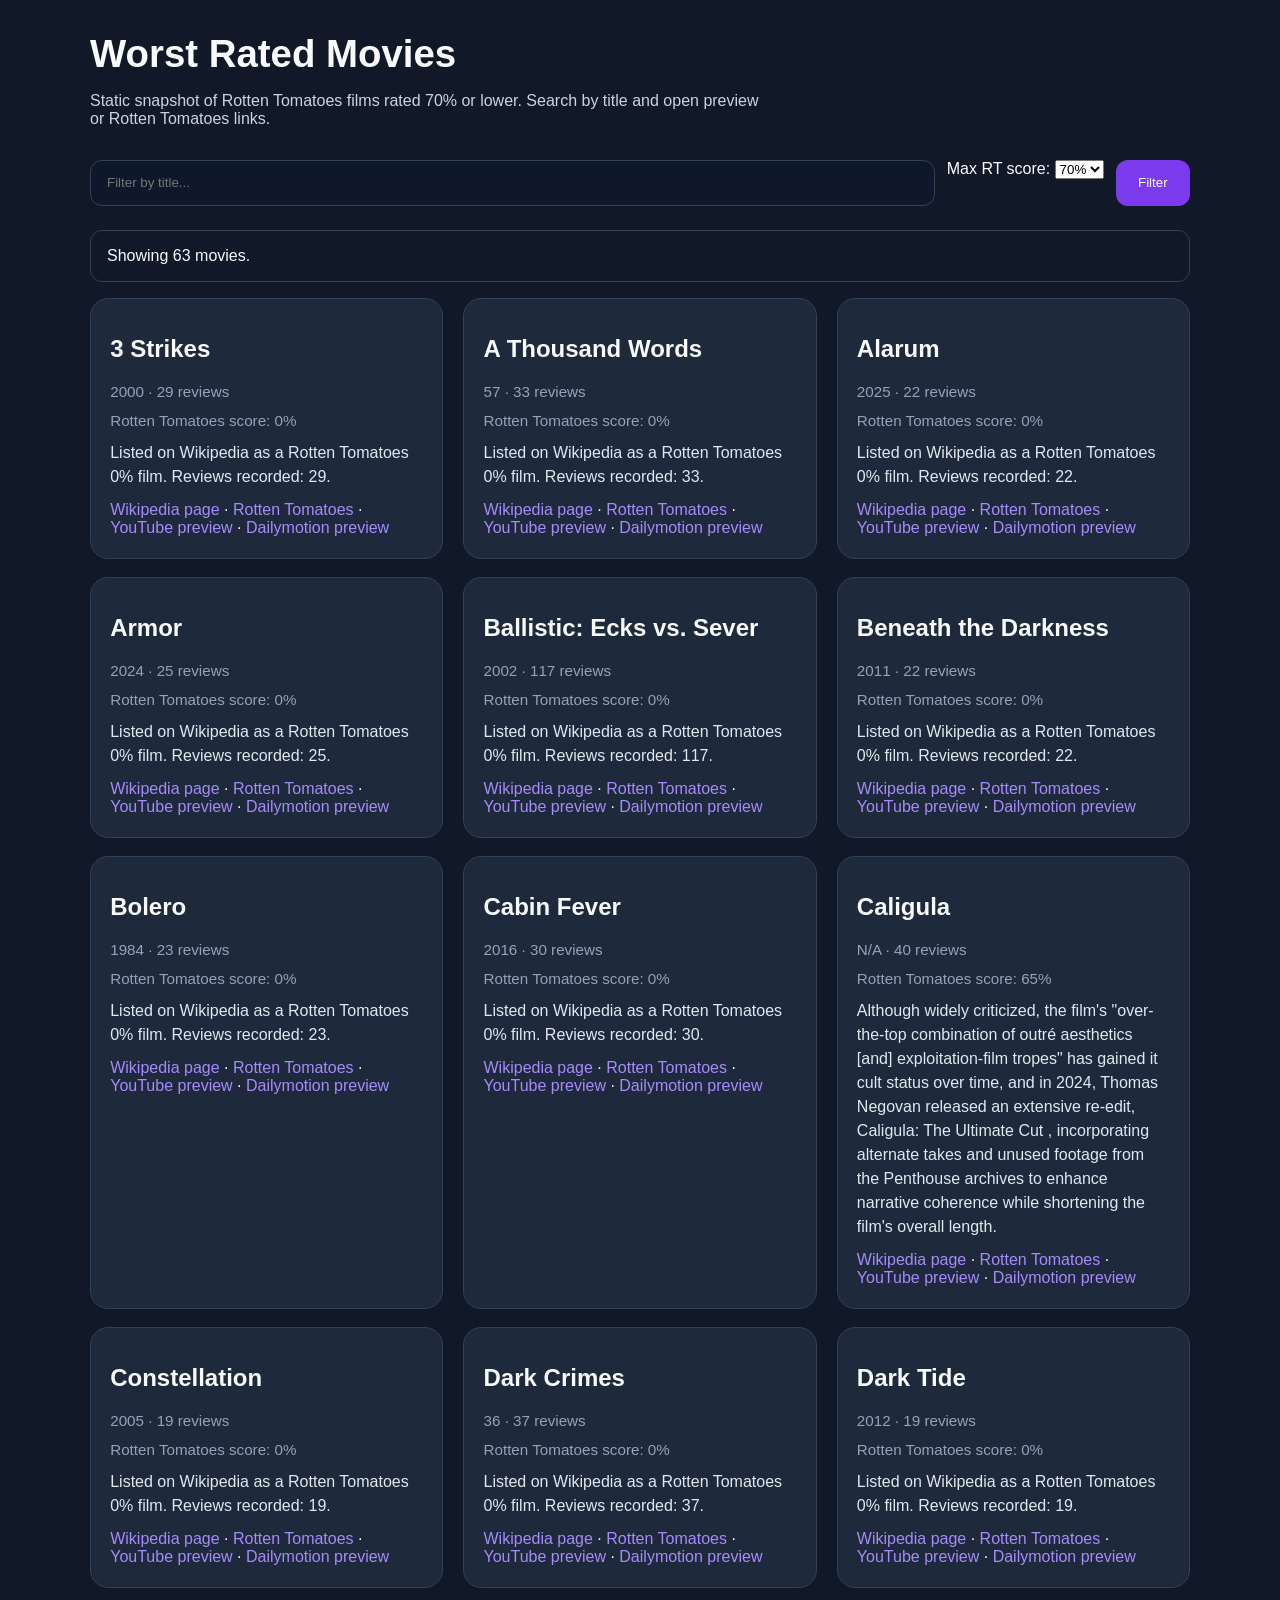
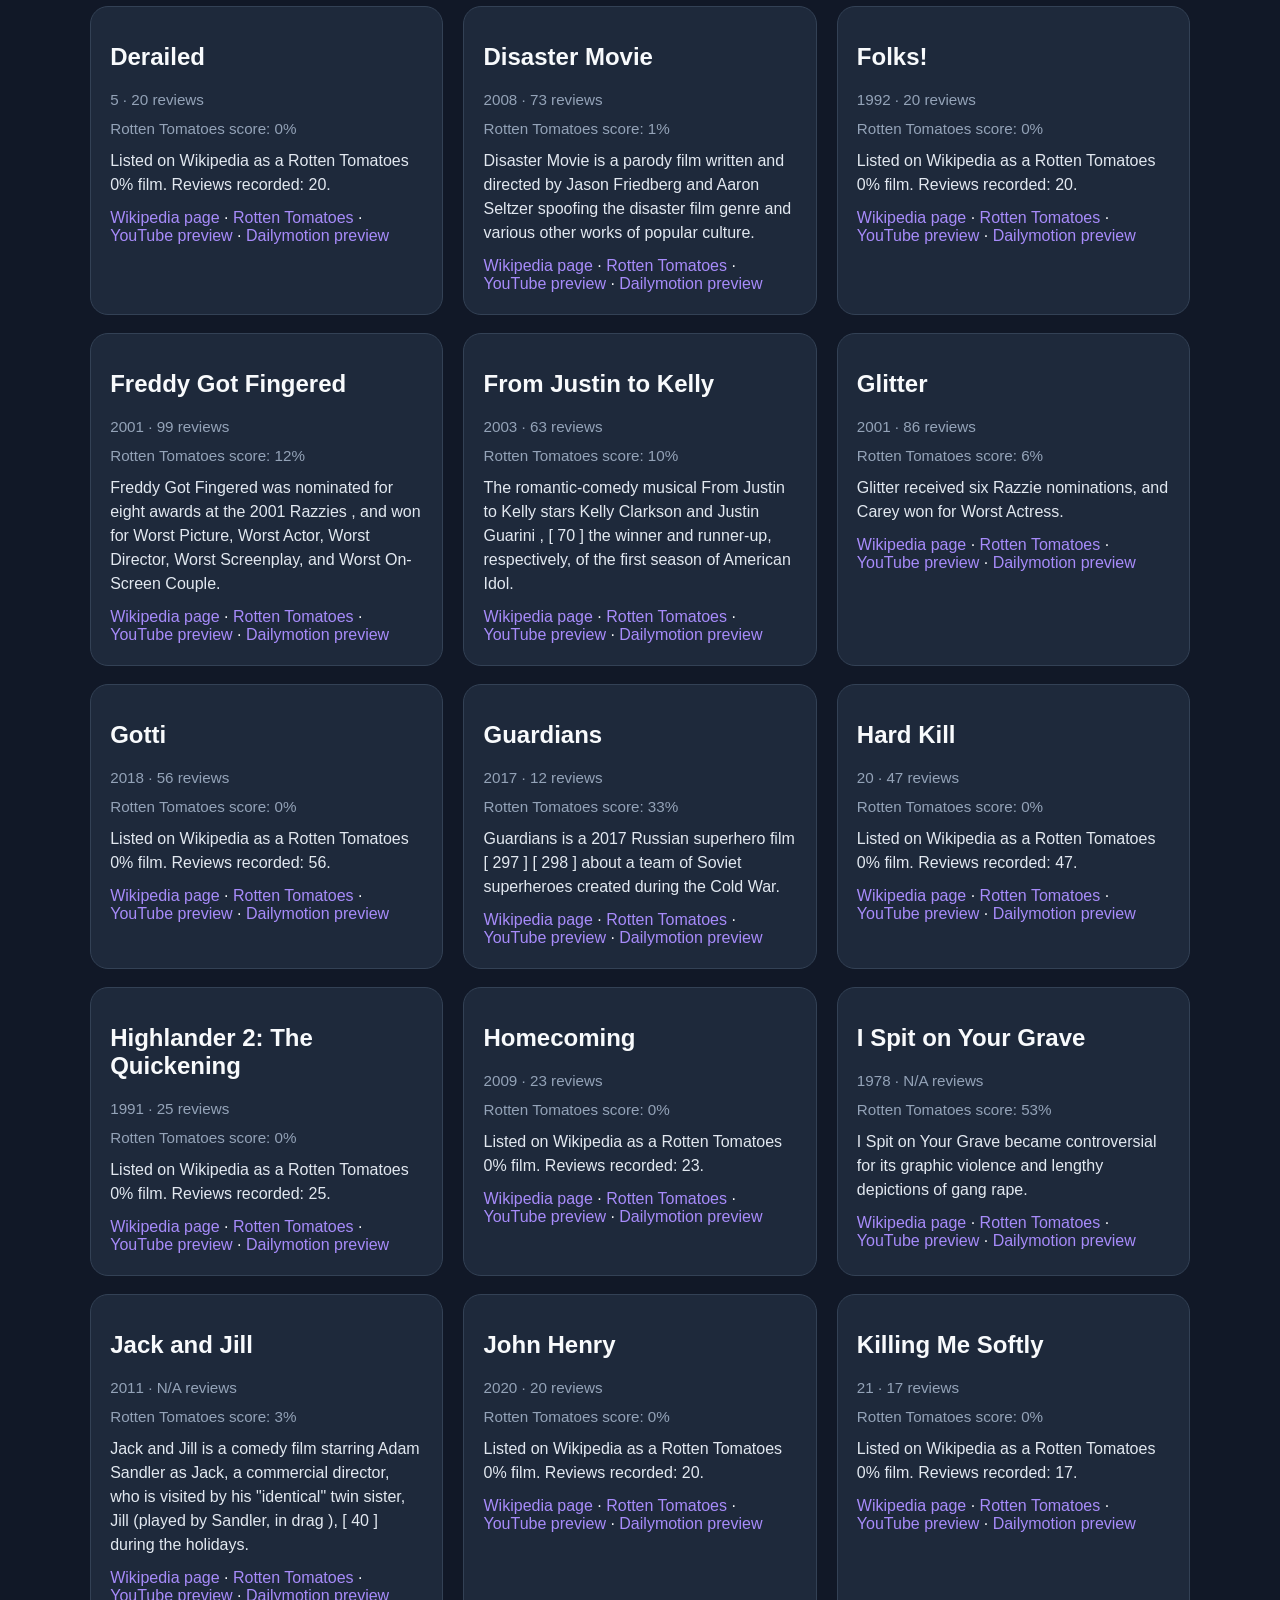
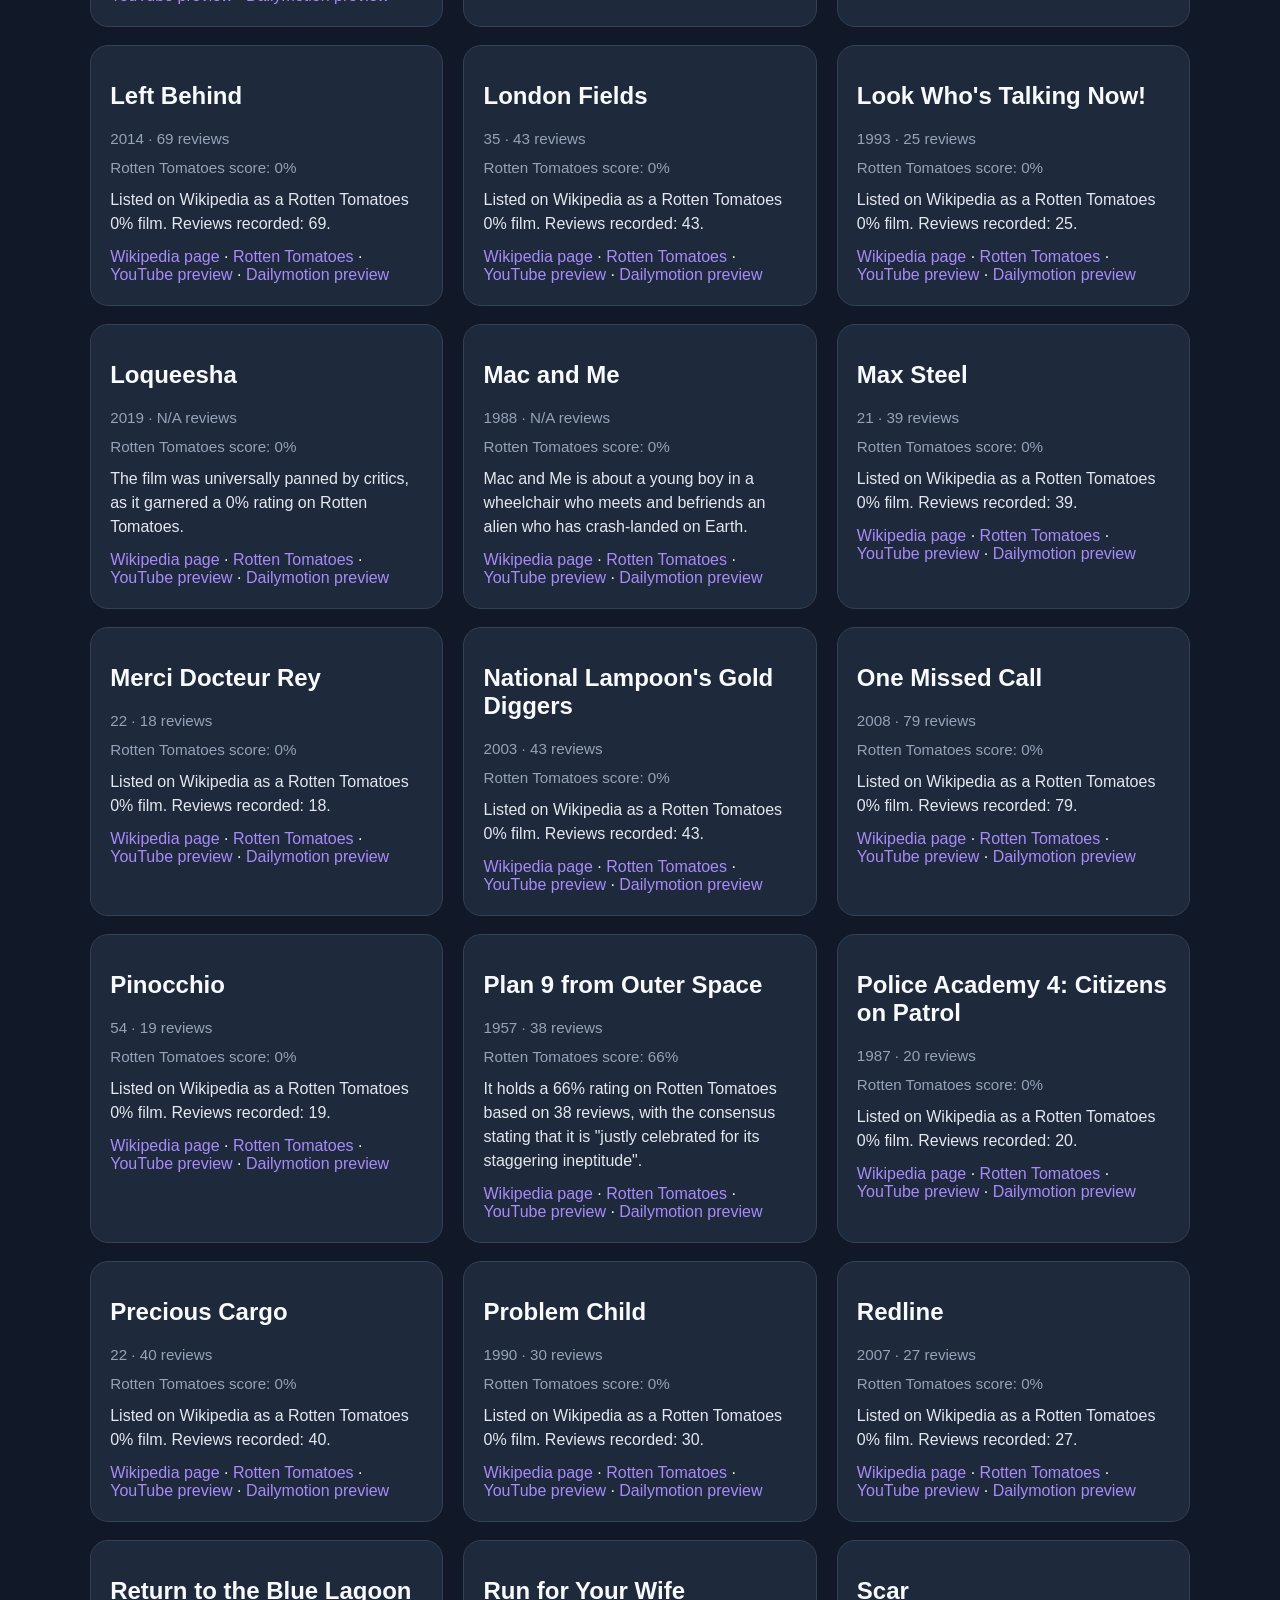
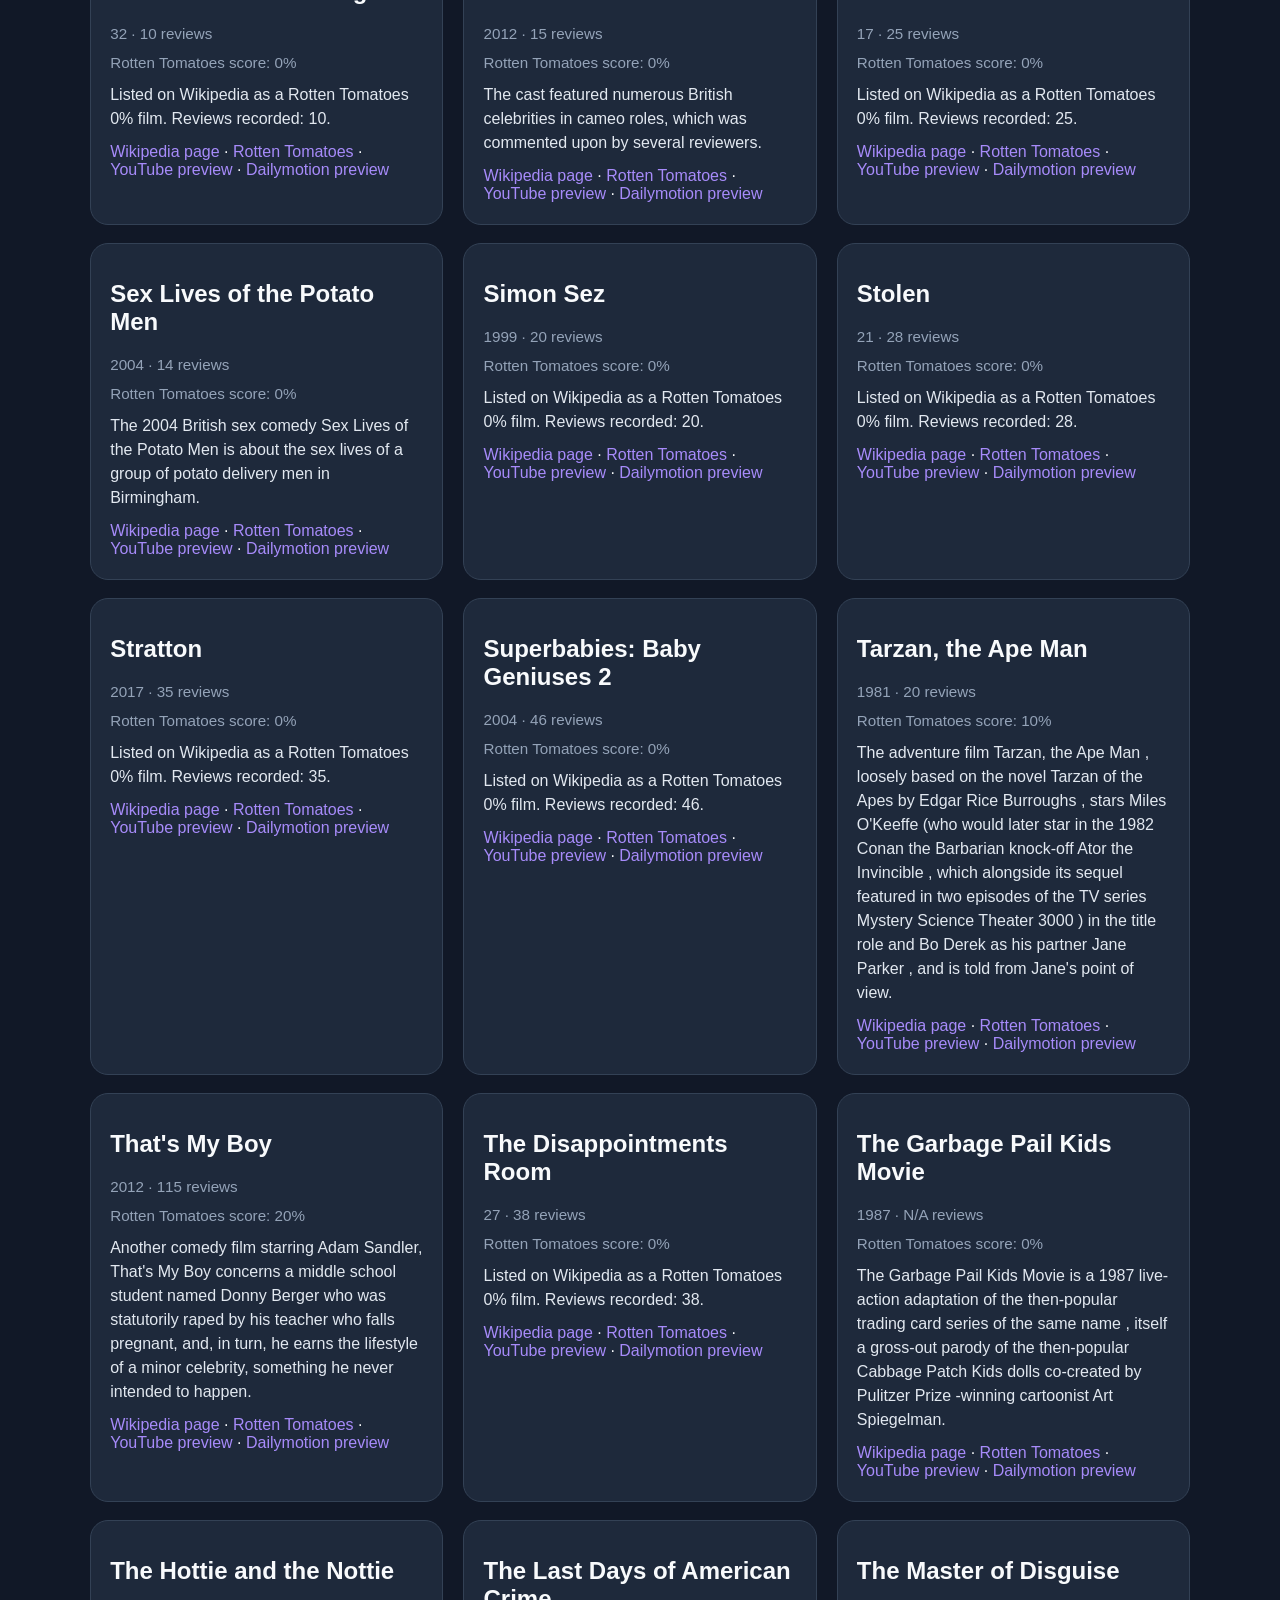
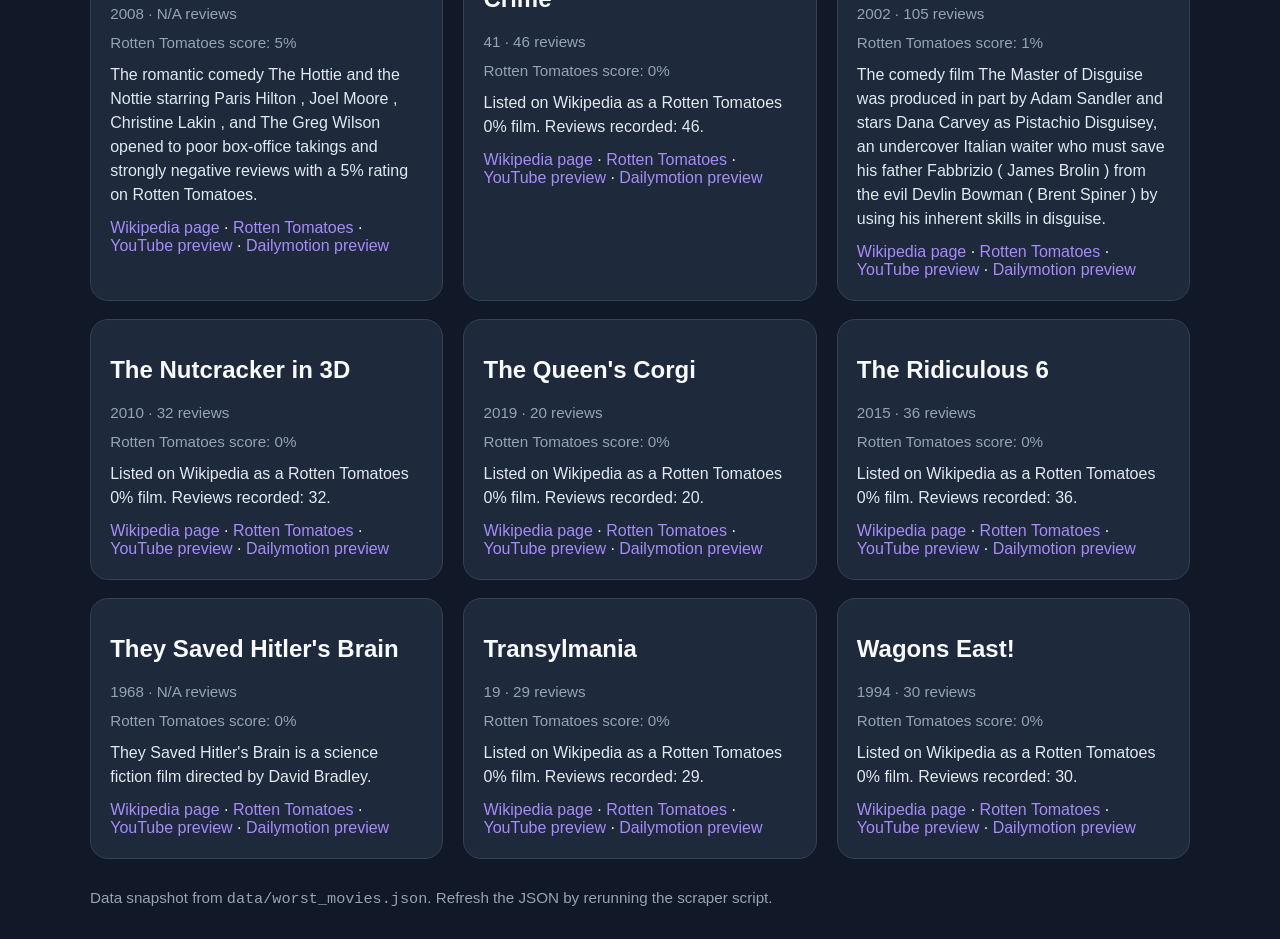
==== docs/index.html @ 6f65f670 "Extract inline CSS from docs/index.html into docs/styles.css CSS was in a <style> block; moved to a " ====
<!doctype html>
<html lang="en">

<head>
    <meta charset="utf-8" />
    <meta name="viewport" content="width=device-width, initial-scale=1" />
    <title>Worst Rated Movies</title>
    <link rel="stylesheet" href="styles.css" />
</head>

<body>
    <div class="page">
        <header>
            <h1>Worst Rated Movies</h1>
            <p class="intro">Static snapshot of Rotten Tomatoes films rated 70% or lower. Search by title and open
                preview or Rotten
                Tomatoes links.</p>
        </header>

        <form id="search-form" class="search">
            <input id="search" name="search" type="search" placeholder="Filter by title..." />
            <label>
                Max RT score:
                <select id="max-rating" name="max_rating">
                    <option value="70">70%</option>
                    <option value="66">66%</option>
                    <option value="60">60%</option>
                    <option value="50">50%</option>
                    <option value="40">40%</option>
                    <option value="30">30%</option>
                    <option value="20">20%</option>
                    <option value="10">10%</option>
                    <option value="0">0%</option>
                </select>
            </label>
            <button type="submit">Filter</button>
        </form>

        <div id="status" class="status" hidden></div>
        <div id="movie-count" class="status" hidden></div>
        <div id="movies" class="movie-grid"></div>

        <div class="footer">Data snapshot from <code>data/worst_movies.json</code>. Refresh the JSON by rerunning the
            scraper script.</div>
    </div>
    <script defer src="app.js"></script>
</body>

</html>
---- docs/styles.css ----
body {
    margin: 0;
    font-family: Arial, sans-serif;
    background: #111827;
    color: #f8fafc;
}

.page {
    max-width: 1100px;
    margin: 0 auto;
    padding: 2rem;
}

header {
    margin-bottom: 2rem;
}

h1 {
    margin: 0 0 0.5rem;
    font-size: 2.4rem;
}

.intro {
    color: #cbd5e1;
    max-width: 42rem;
}

.search {
    display: flex;
    gap: 0.75rem;
    margin: 1.5rem 0;
    flex-wrap: wrap;
}

.search input {
    flex: 1 1 280px;
    padding: 0.9rem 1rem;
    border-radius: 12px;
    border: 1px solid #334155;
    background: #0f172a;
    color: #f8fafc;
}

.search button {
    padding: 0.95rem 1.4rem;
    border: none;
    border-radius: 12px;
    background: #7c3aed;
    color: white;
    cursor: pointer;
}

.status {
    margin-bottom: 1rem;
    padding: 1rem;
    border-radius: 12px;
    background: #111827;
    color: #f8fafc;
    border: 1px solid #334155;
}

.movie-grid {
    display: grid;
    grid-template-columns: repeat(auto-fit, minmax(300px, 1fr));
    gap: 1.25rem;
}

.movie-card {
    background: #1e293b;
    border: 1px solid #334155;
    border-radius: 18px;
    overflow: hidden;
    display: flex;
    flex-direction: column;
    min-height: 100%;
}

.poster {
    width: 100%;
    height: 420px;
    object-fit: cover;
}

.content {
    padding: 1rem 1.2rem 1.2rem;
    display: flex;
    flex-direction: column;
    gap: 0.75rem;
}

.meta {
    display: flex;
    flex-wrap: wrap;
    gap: 0.5rem;
    color: #94a3b8;
    font-size: 0.95rem;
}

.description {
    color: #e2e8f0;
    margin: 0;
    line-height: 1.5;
}

.links a {
    color: #a78bfa;
    text-decoration: none;
}

.links a:hover {
    text-decoration: underline;
}

.footer {
    margin-top: 2rem;
    color: #94a3b8;
    font-size: 0.95rem;
}
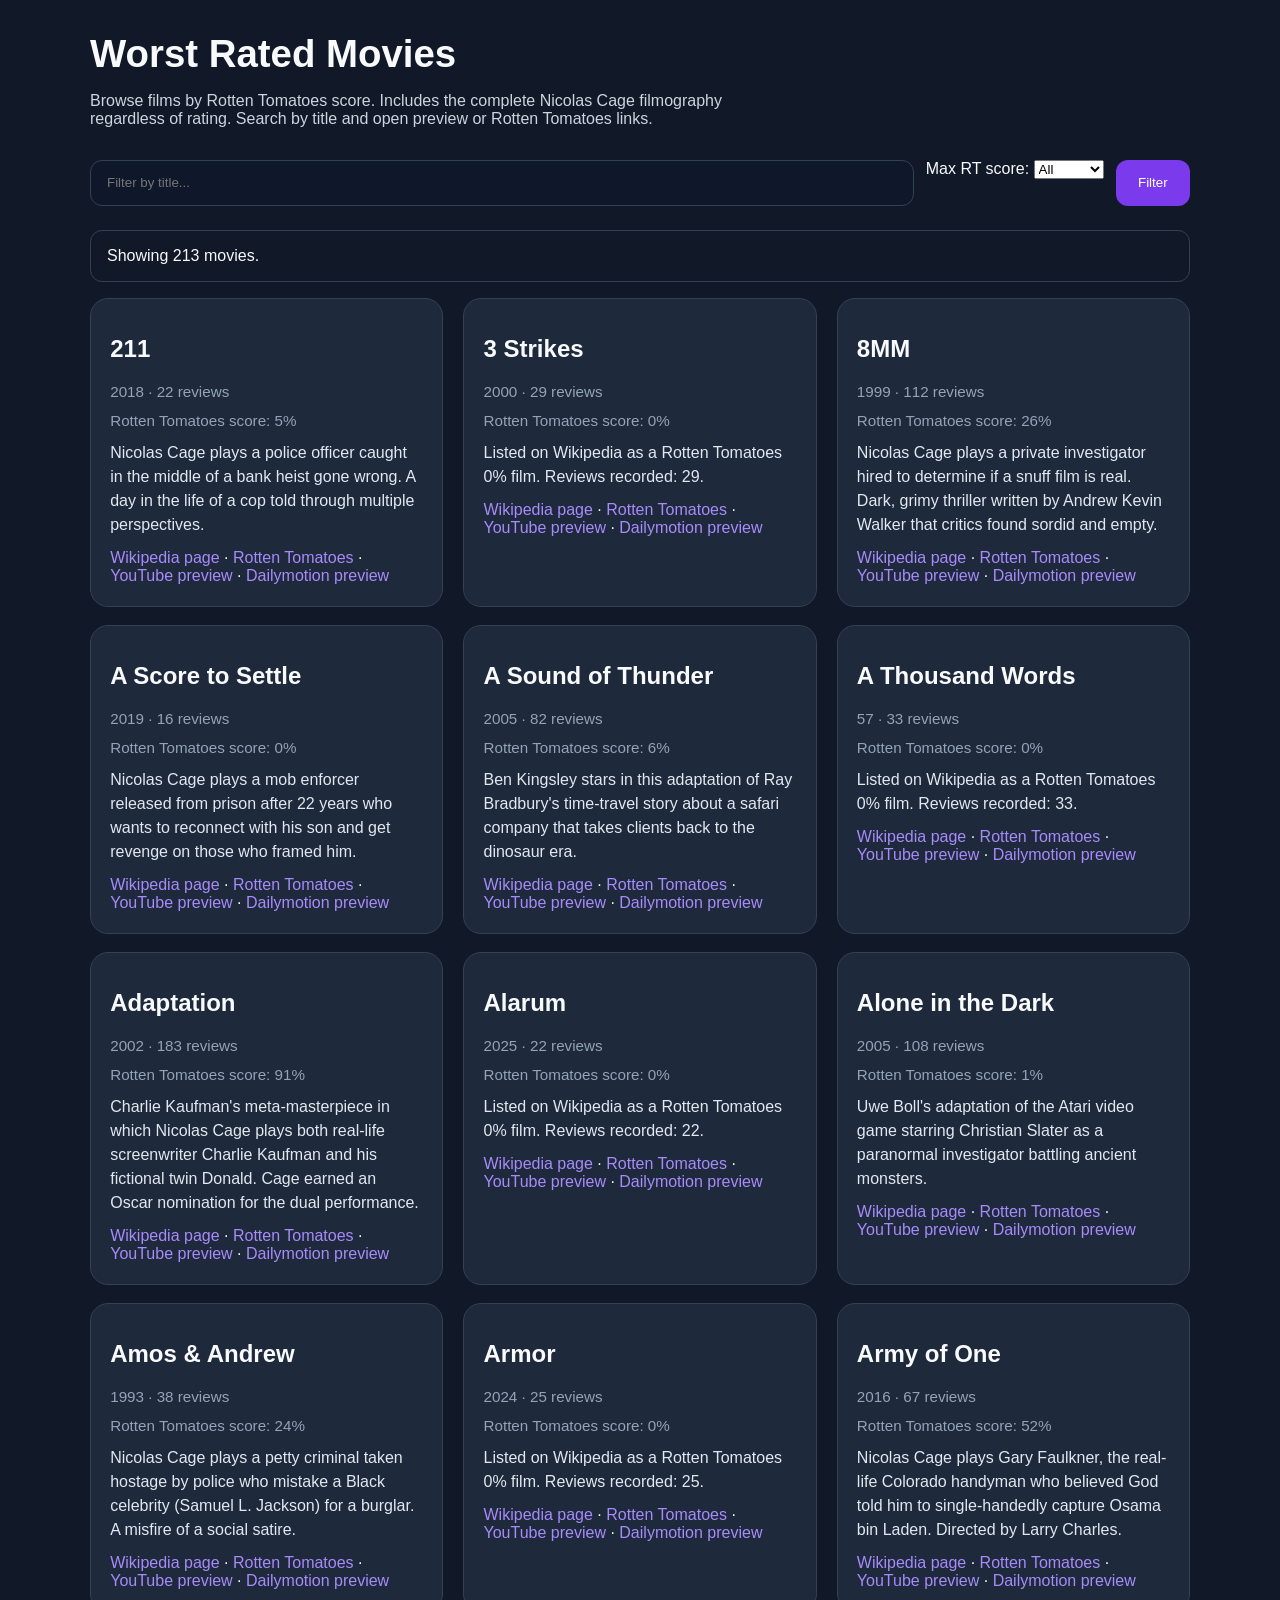
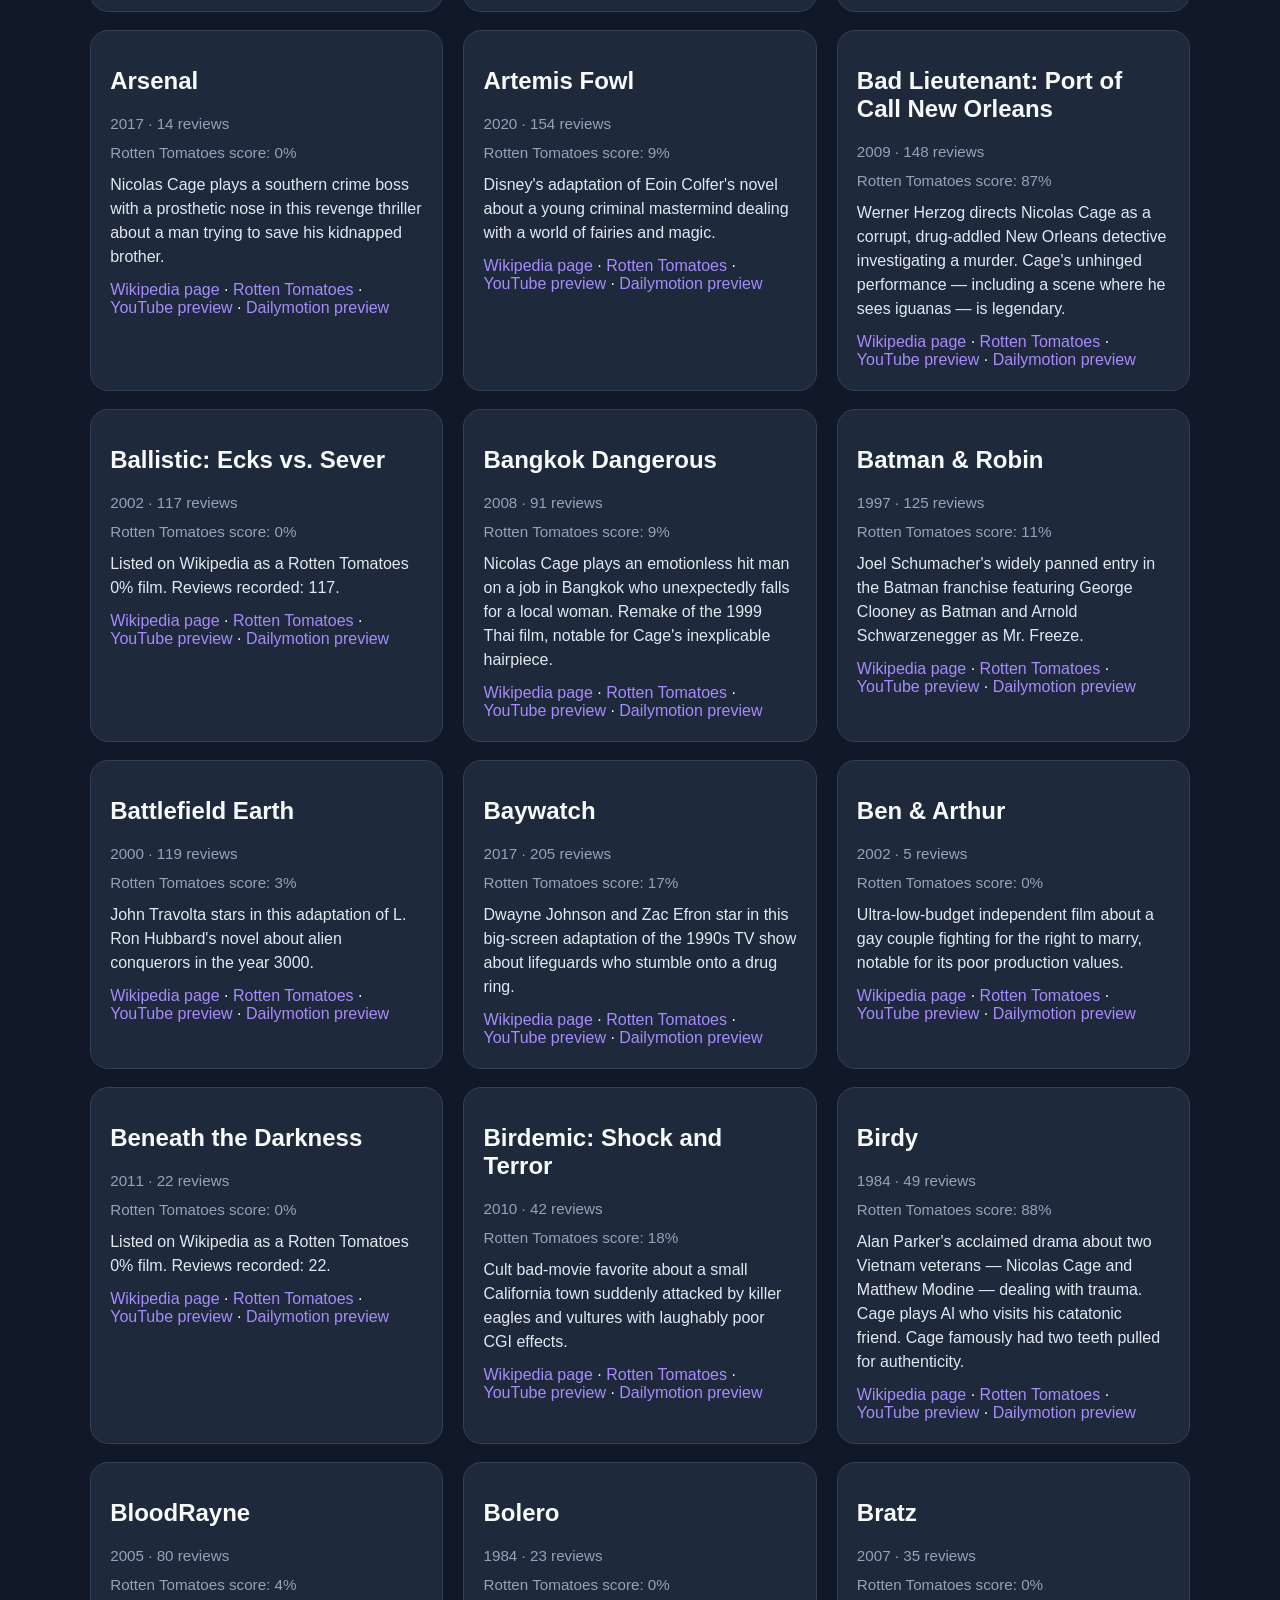
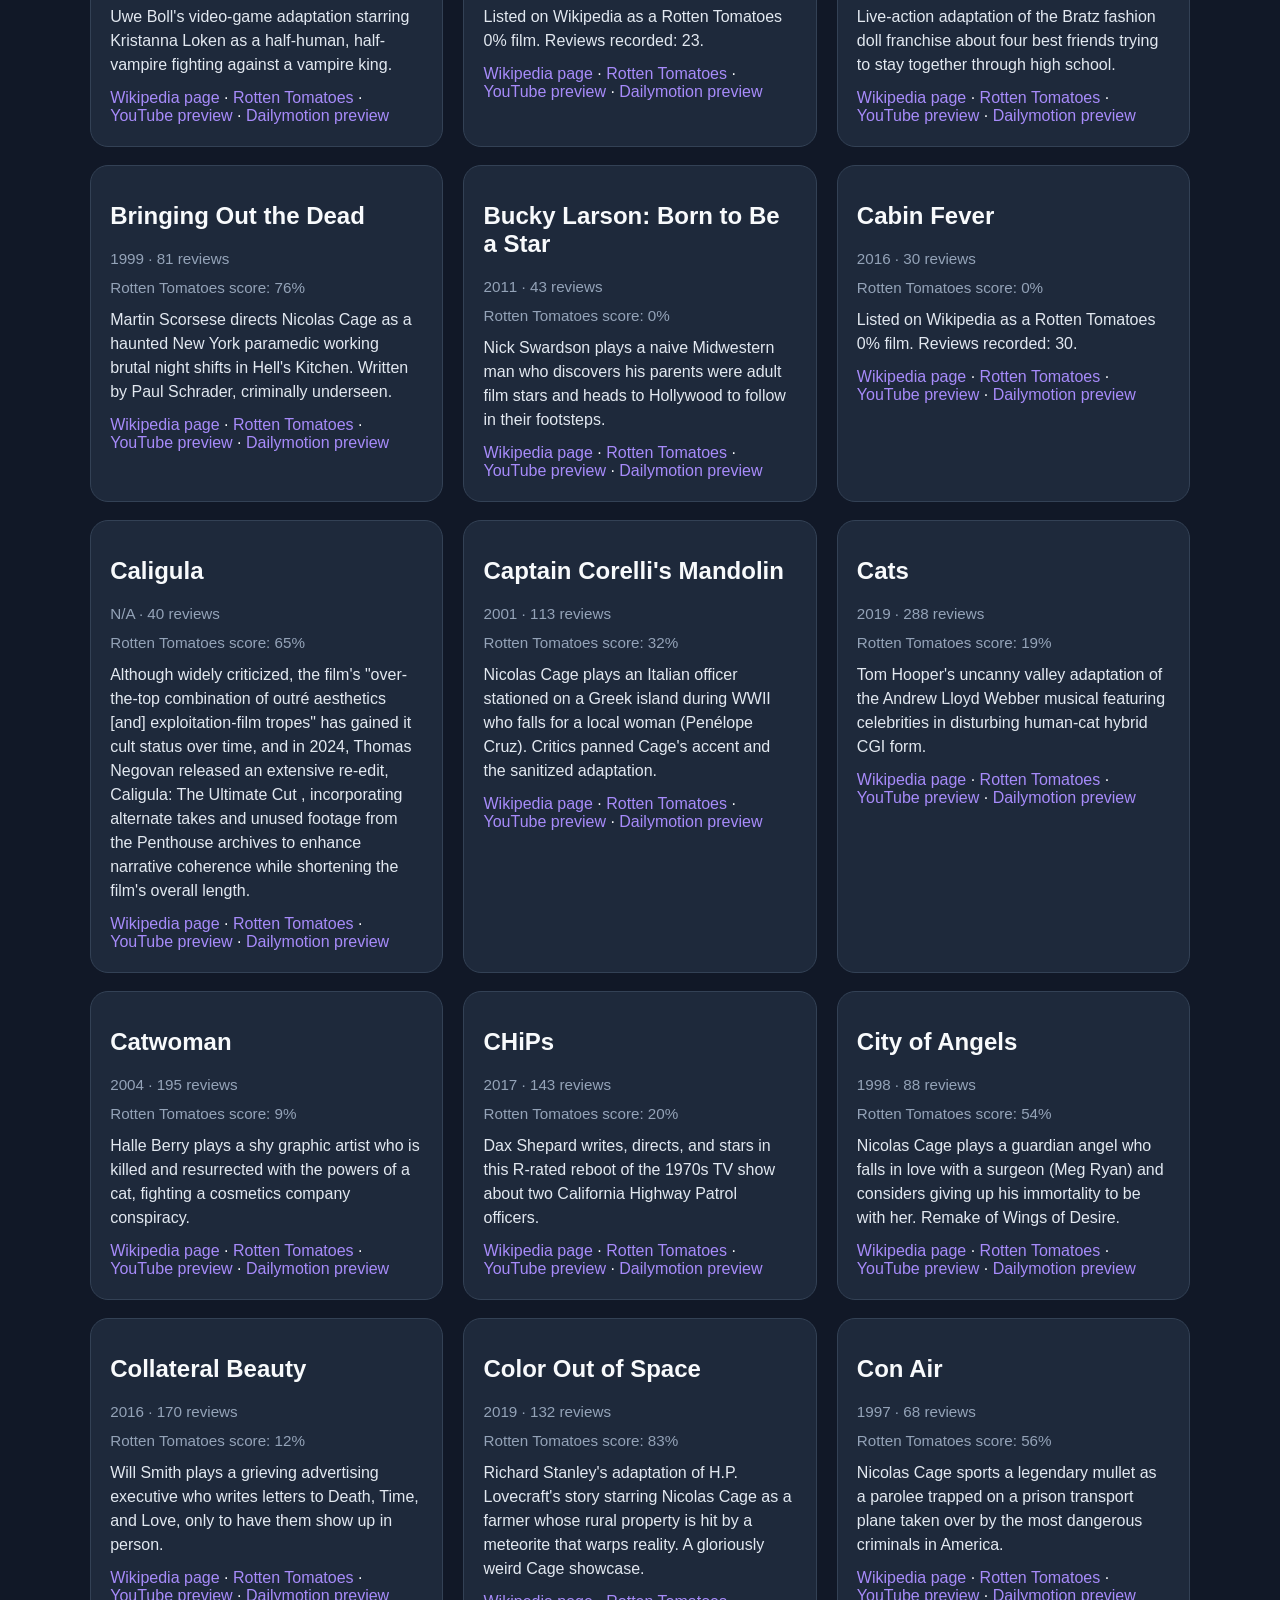
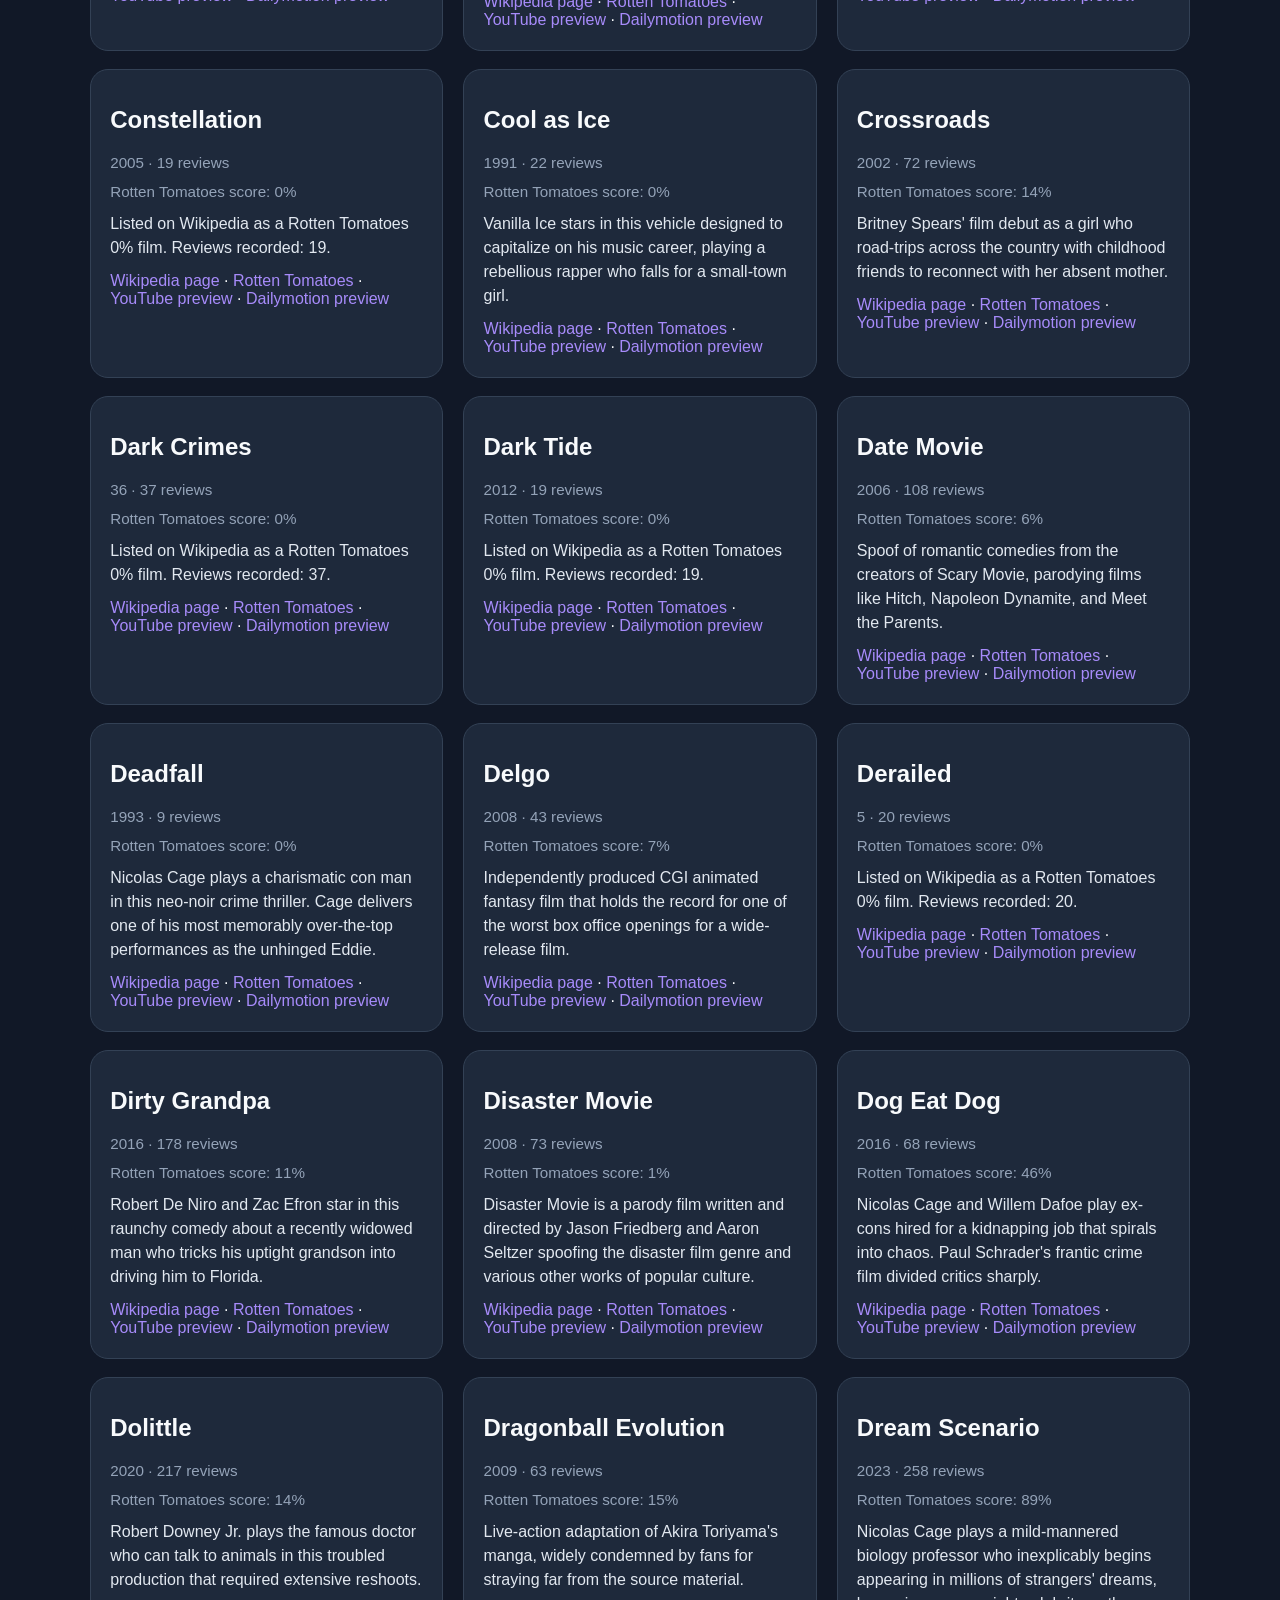
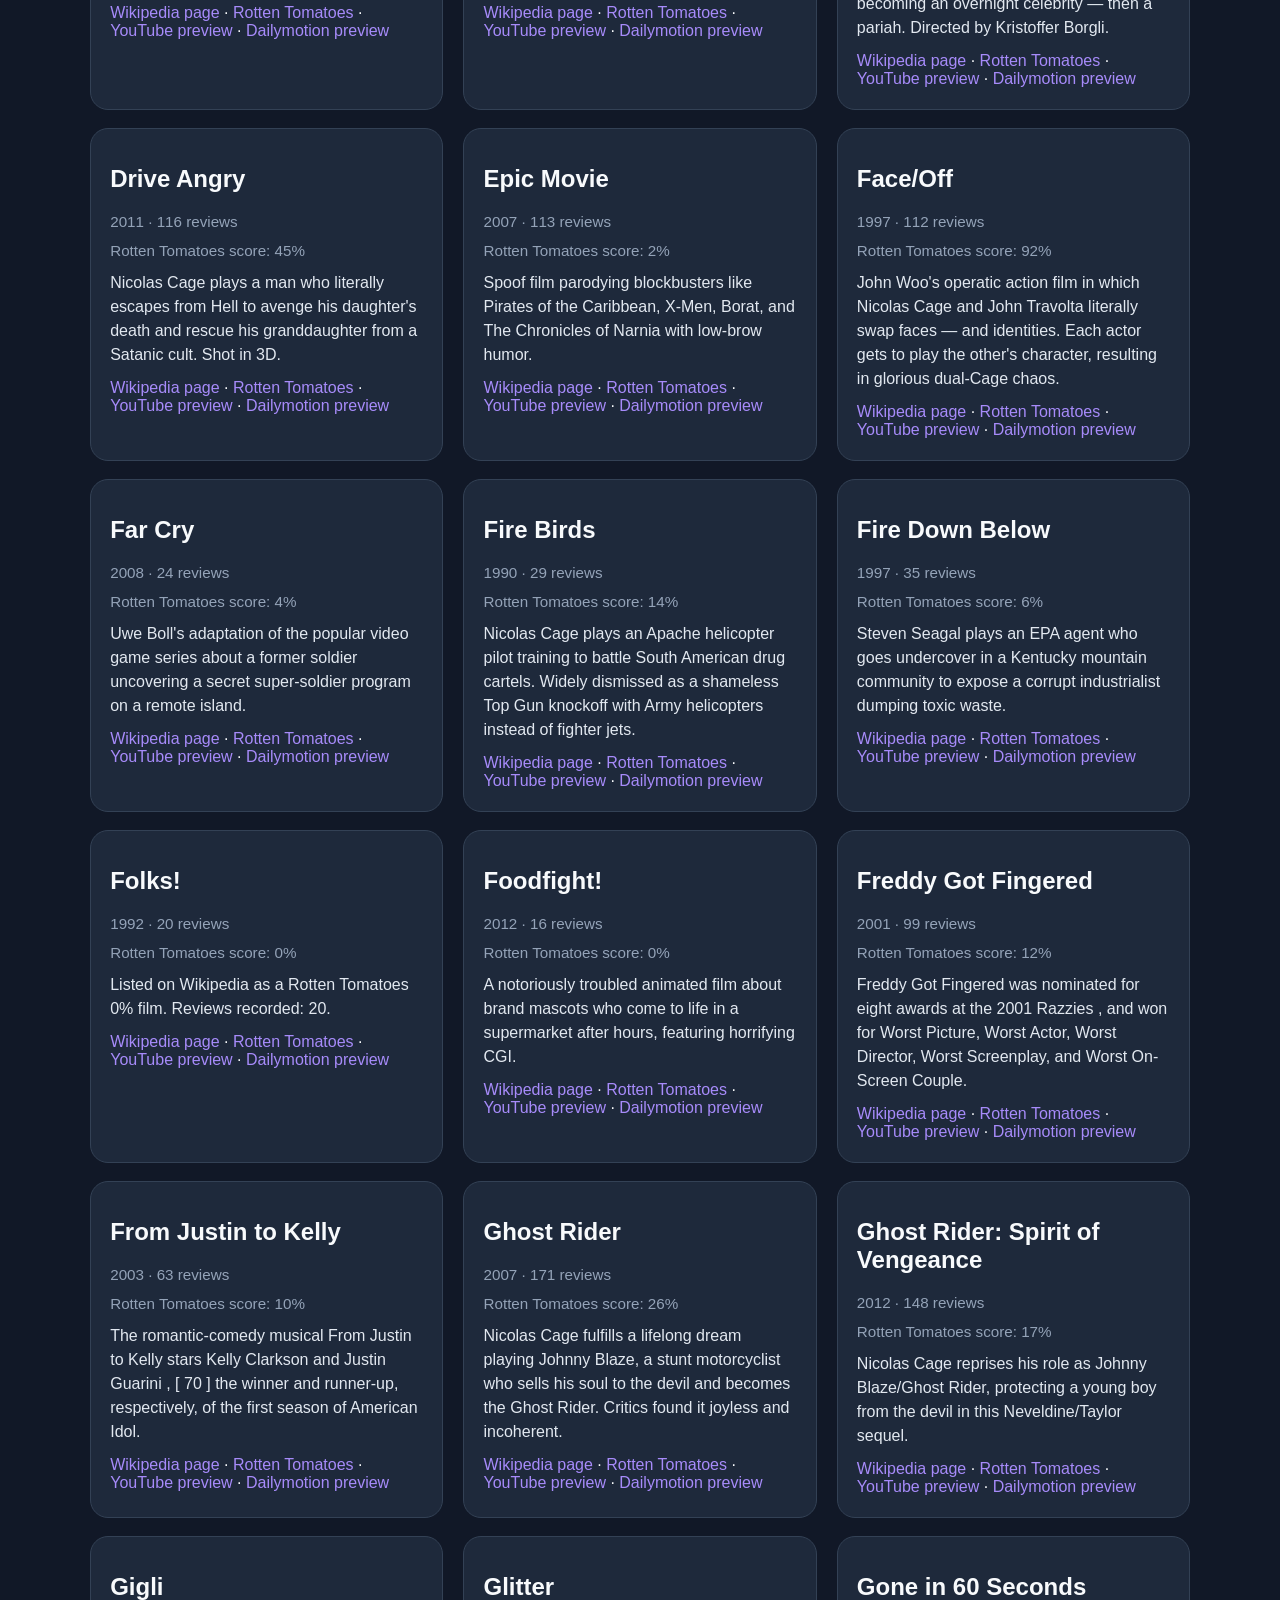
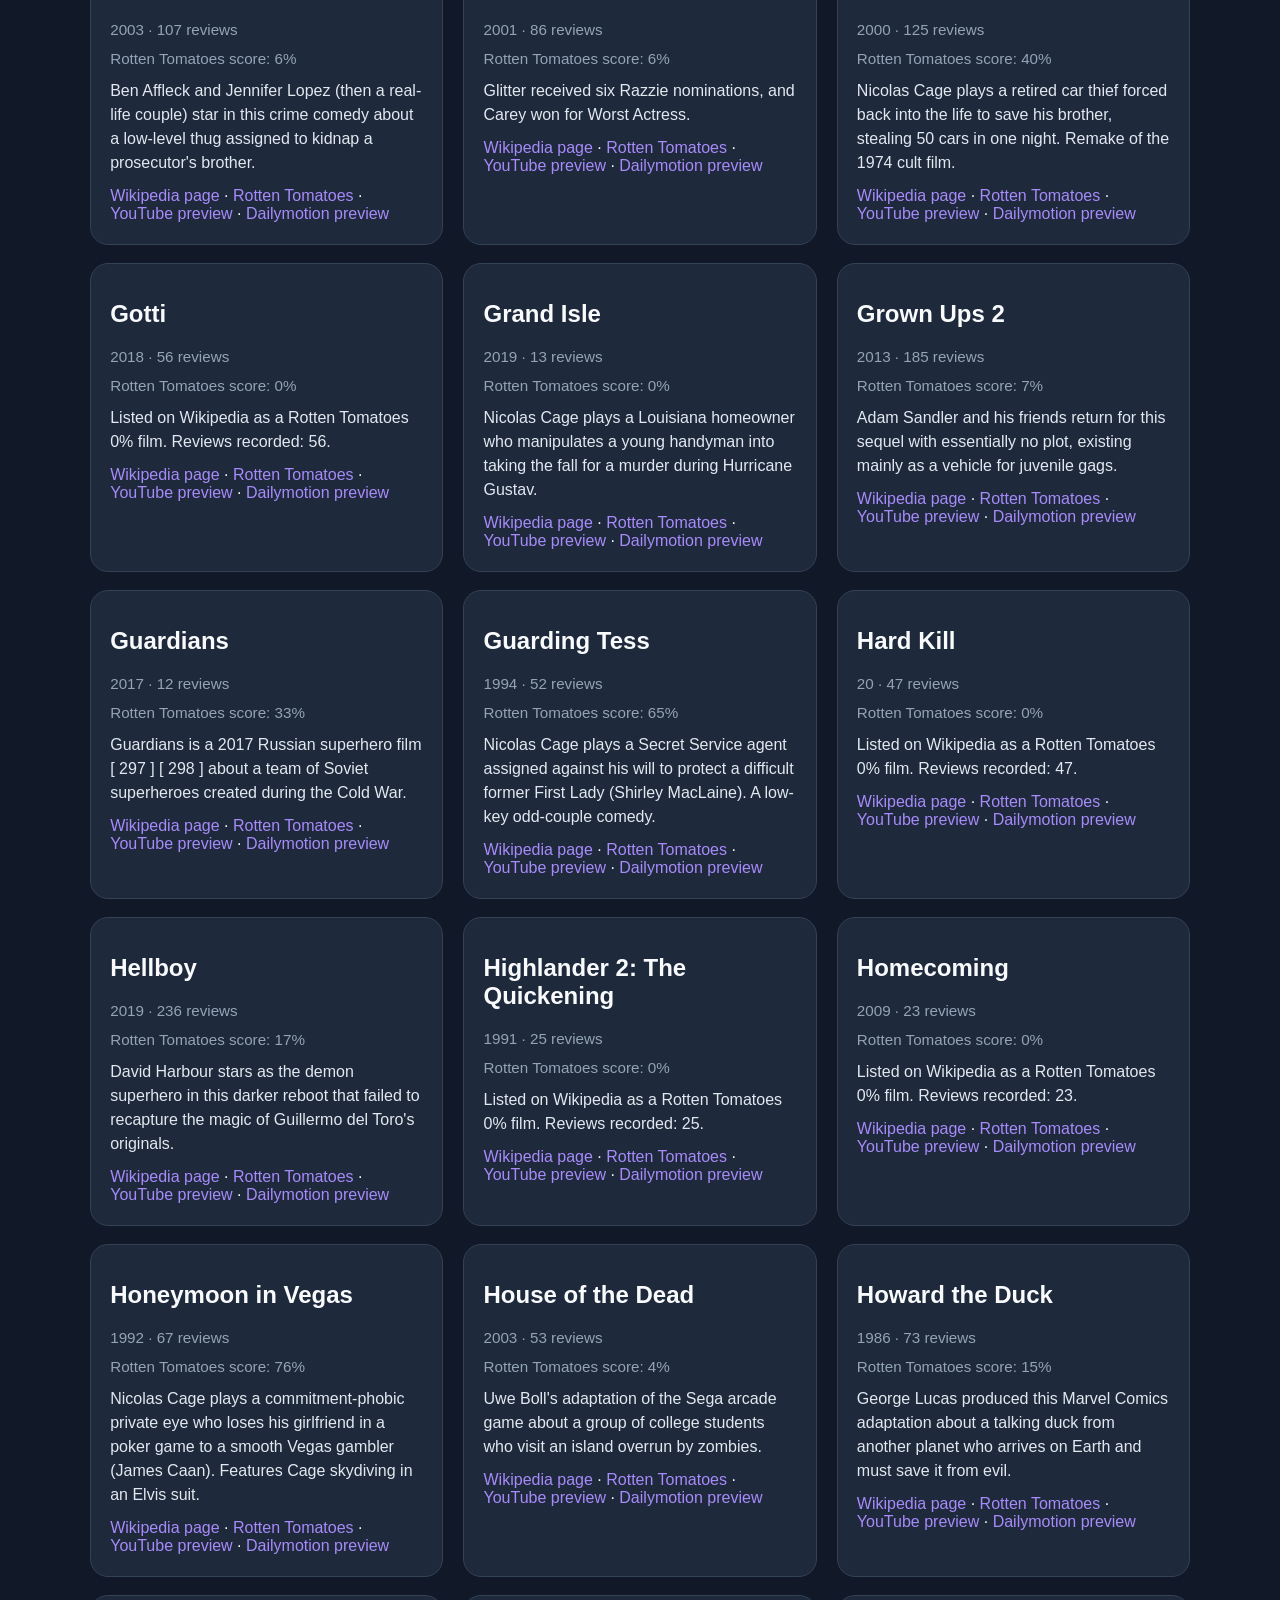
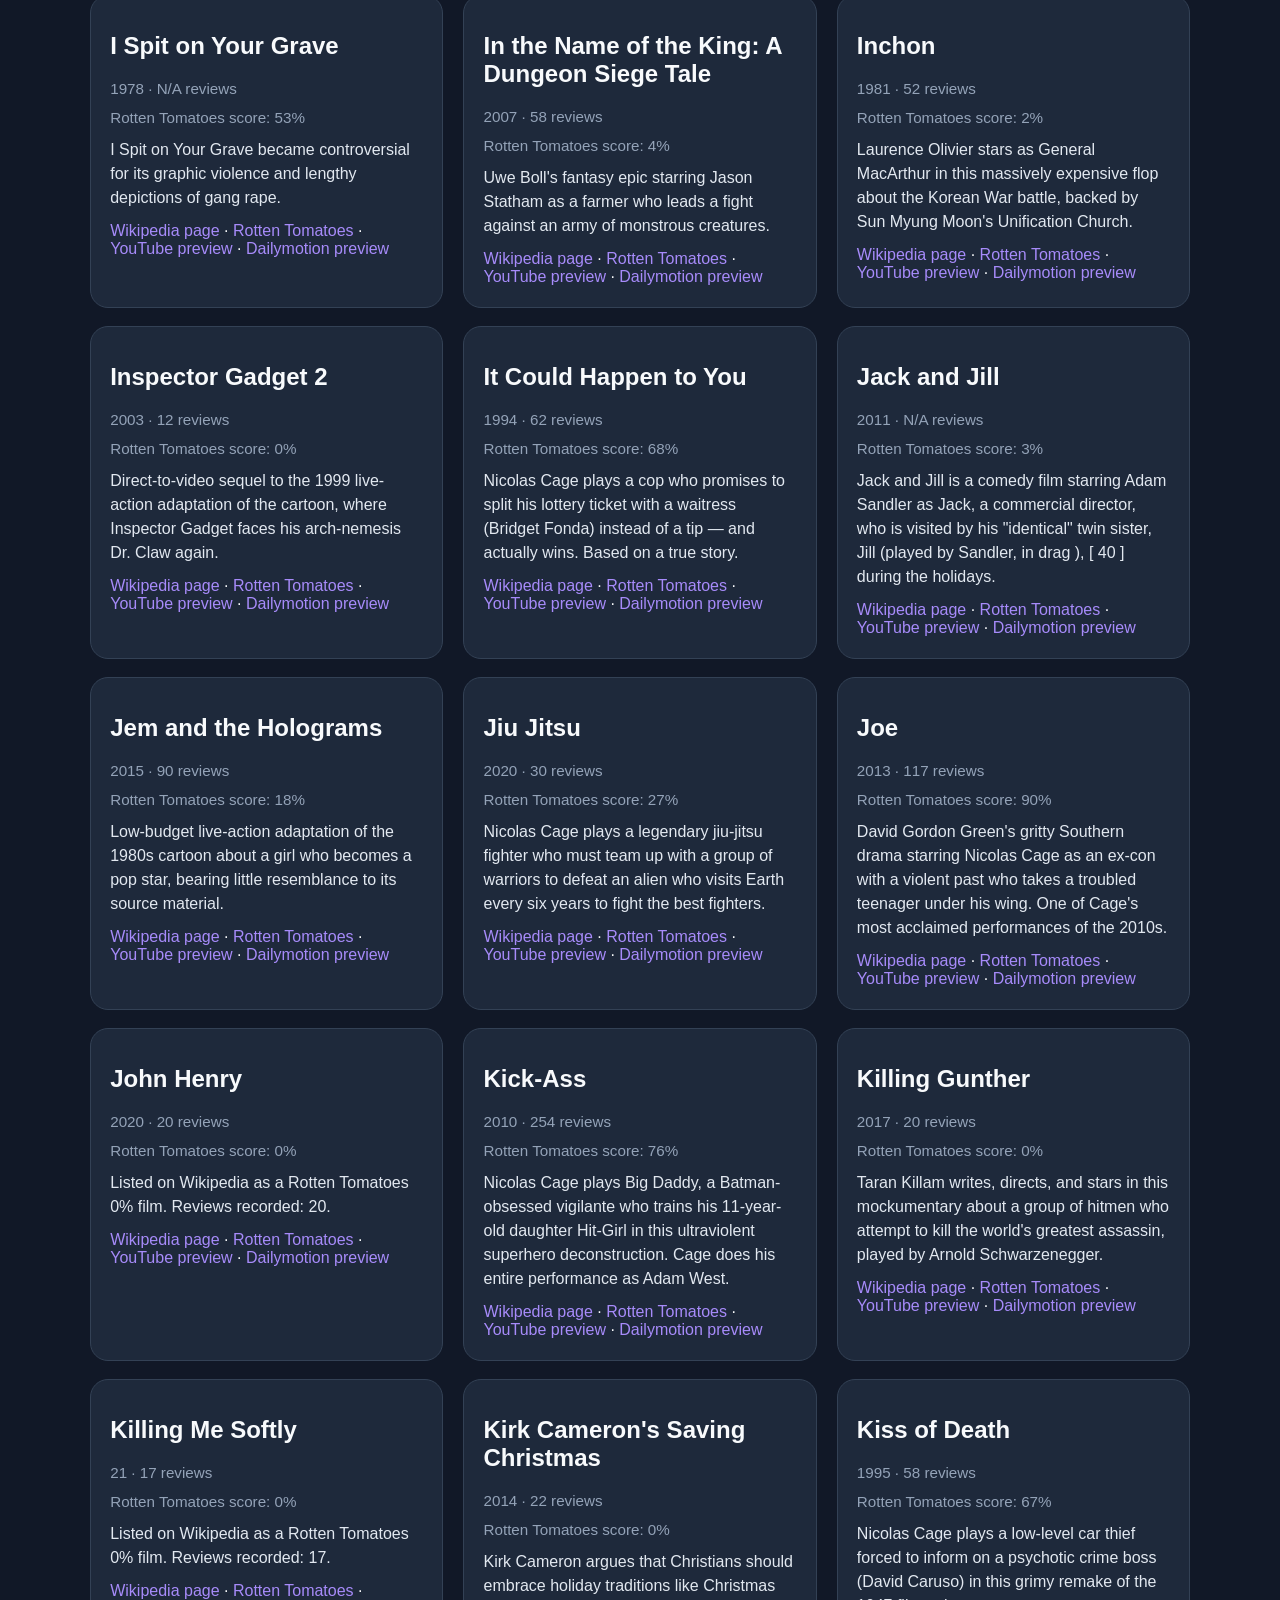
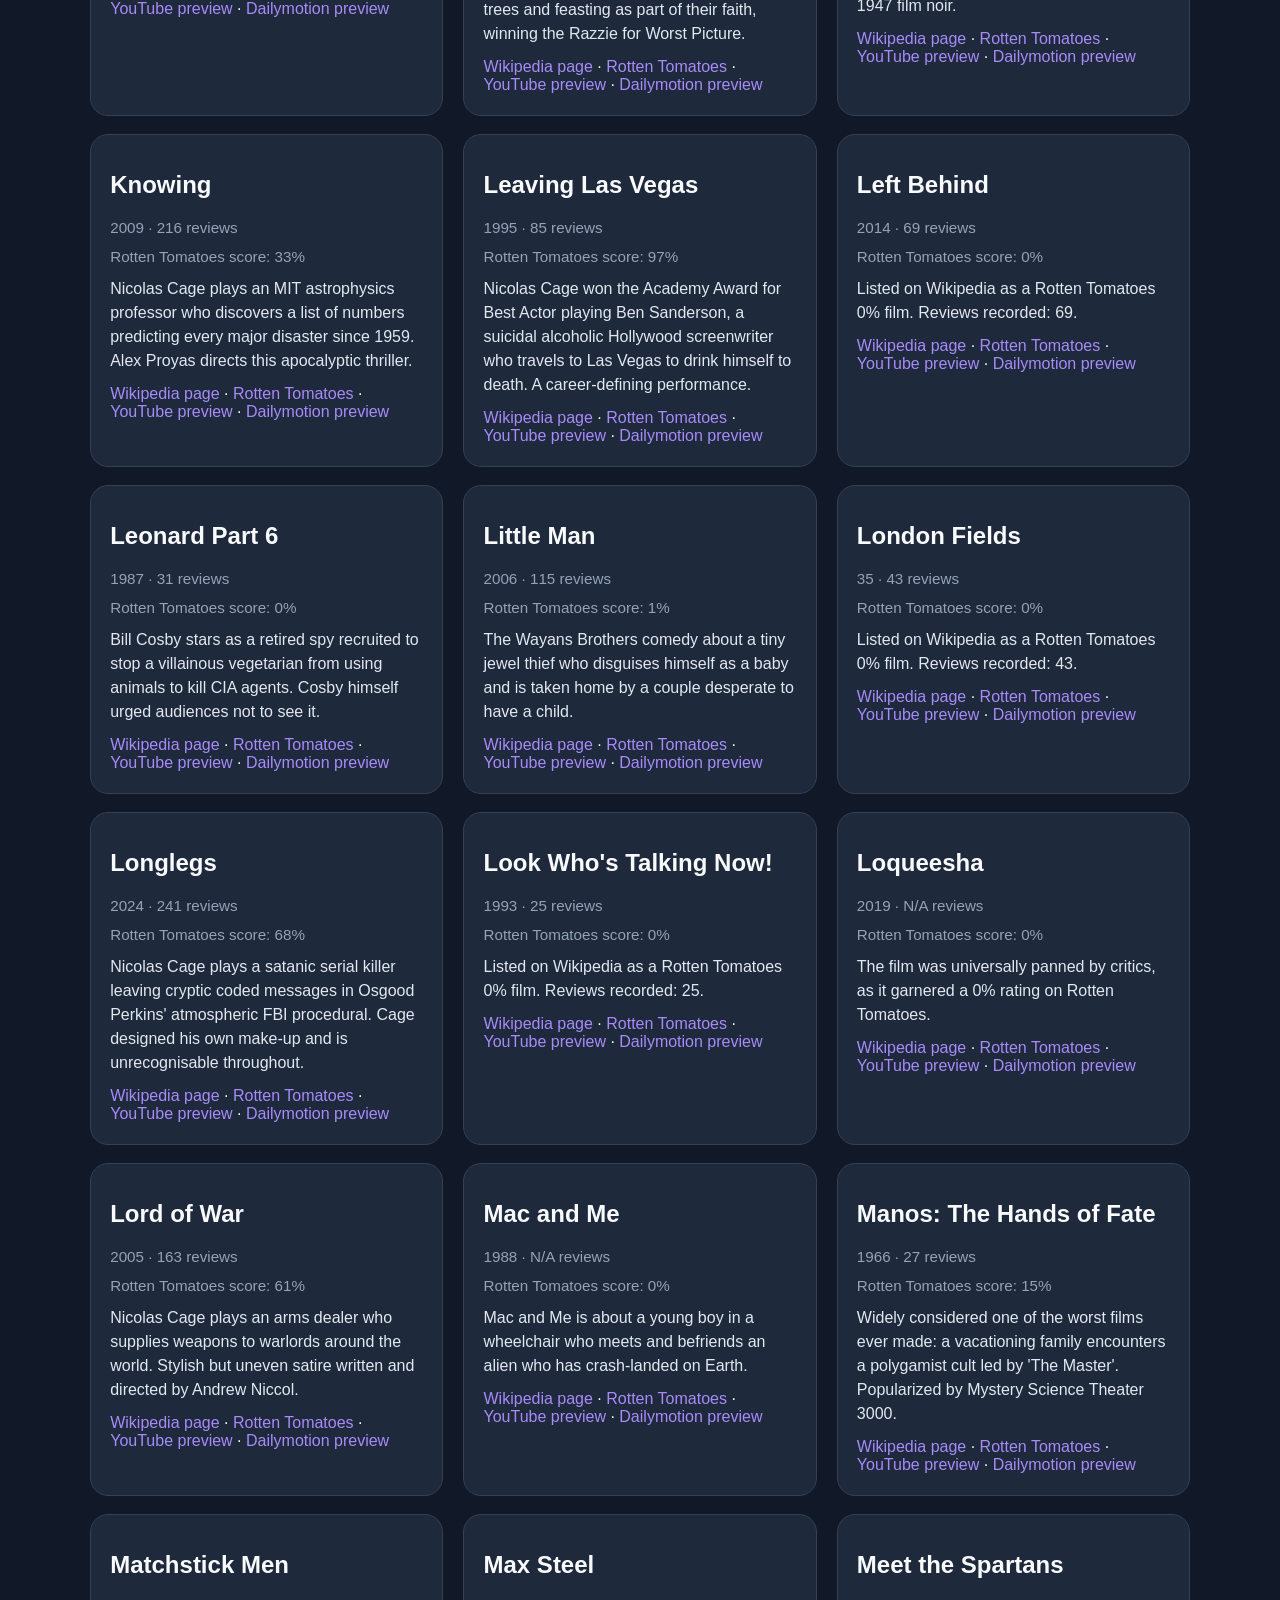
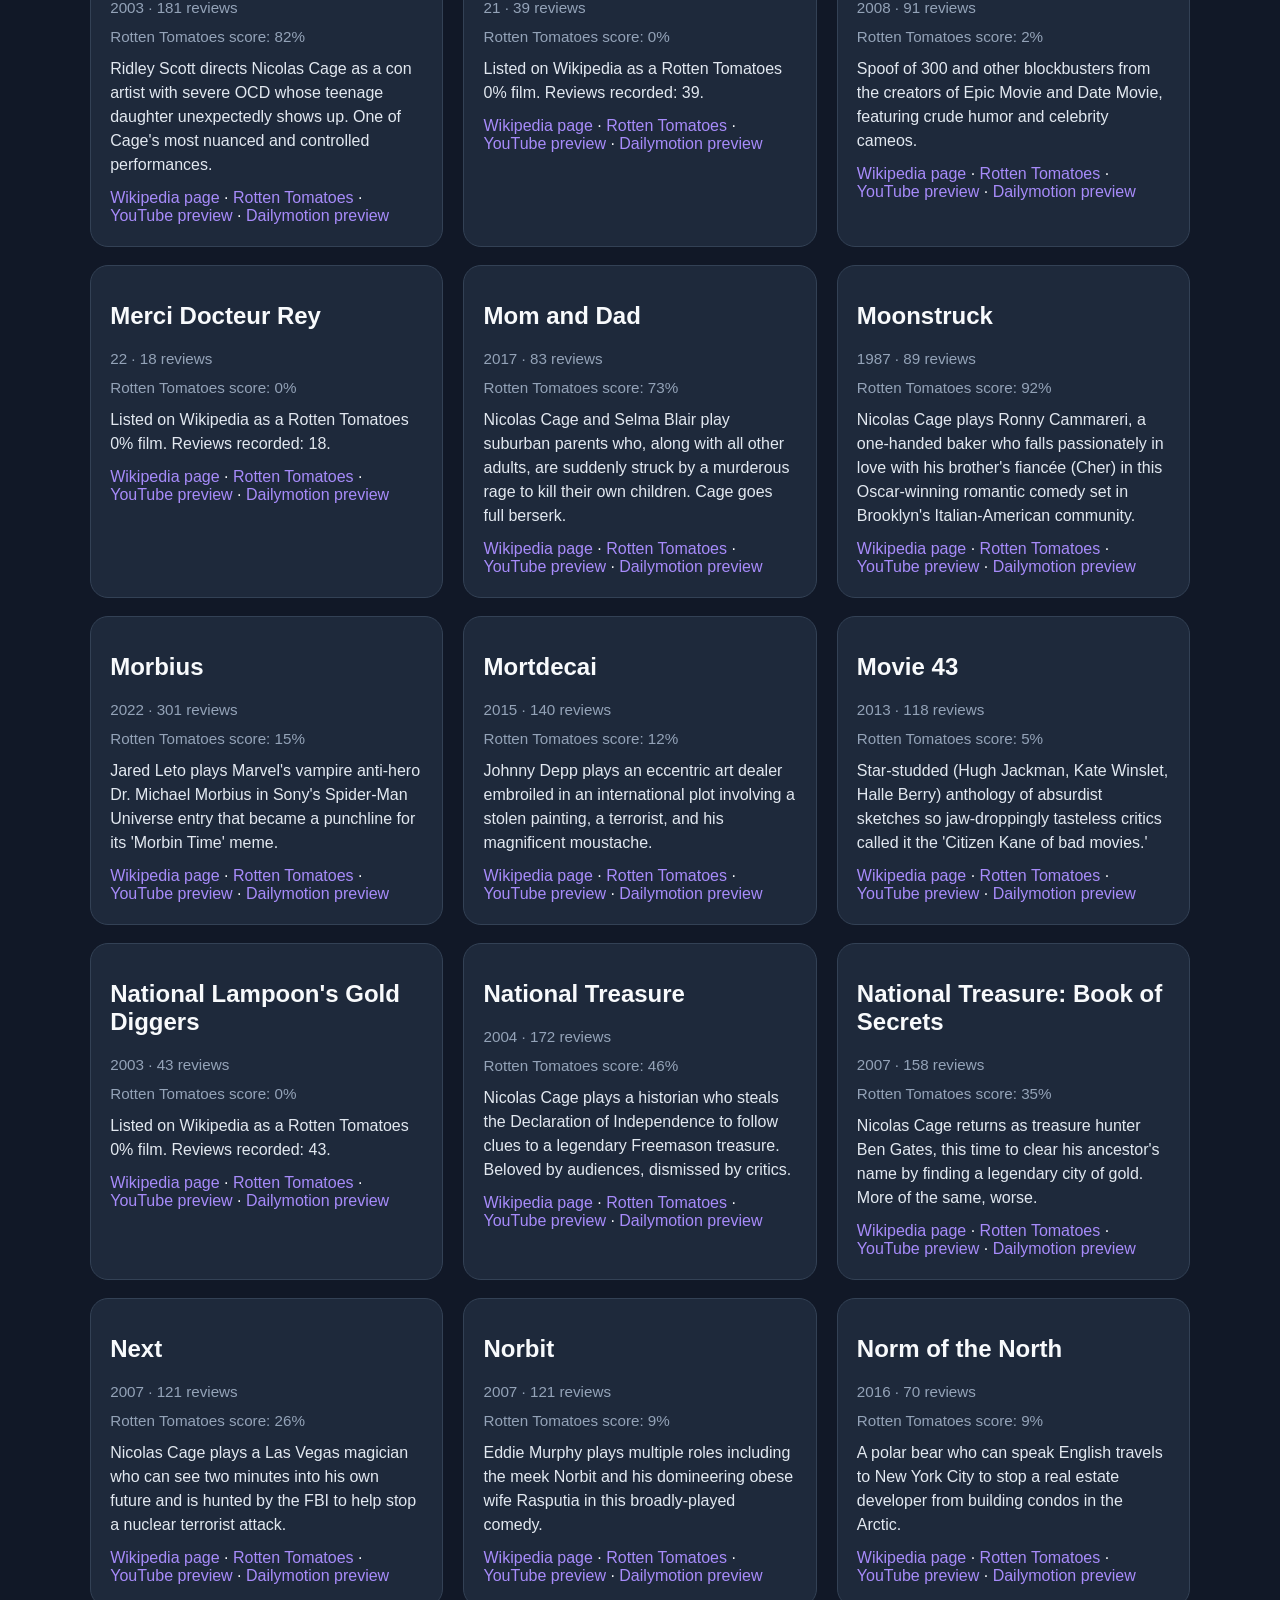
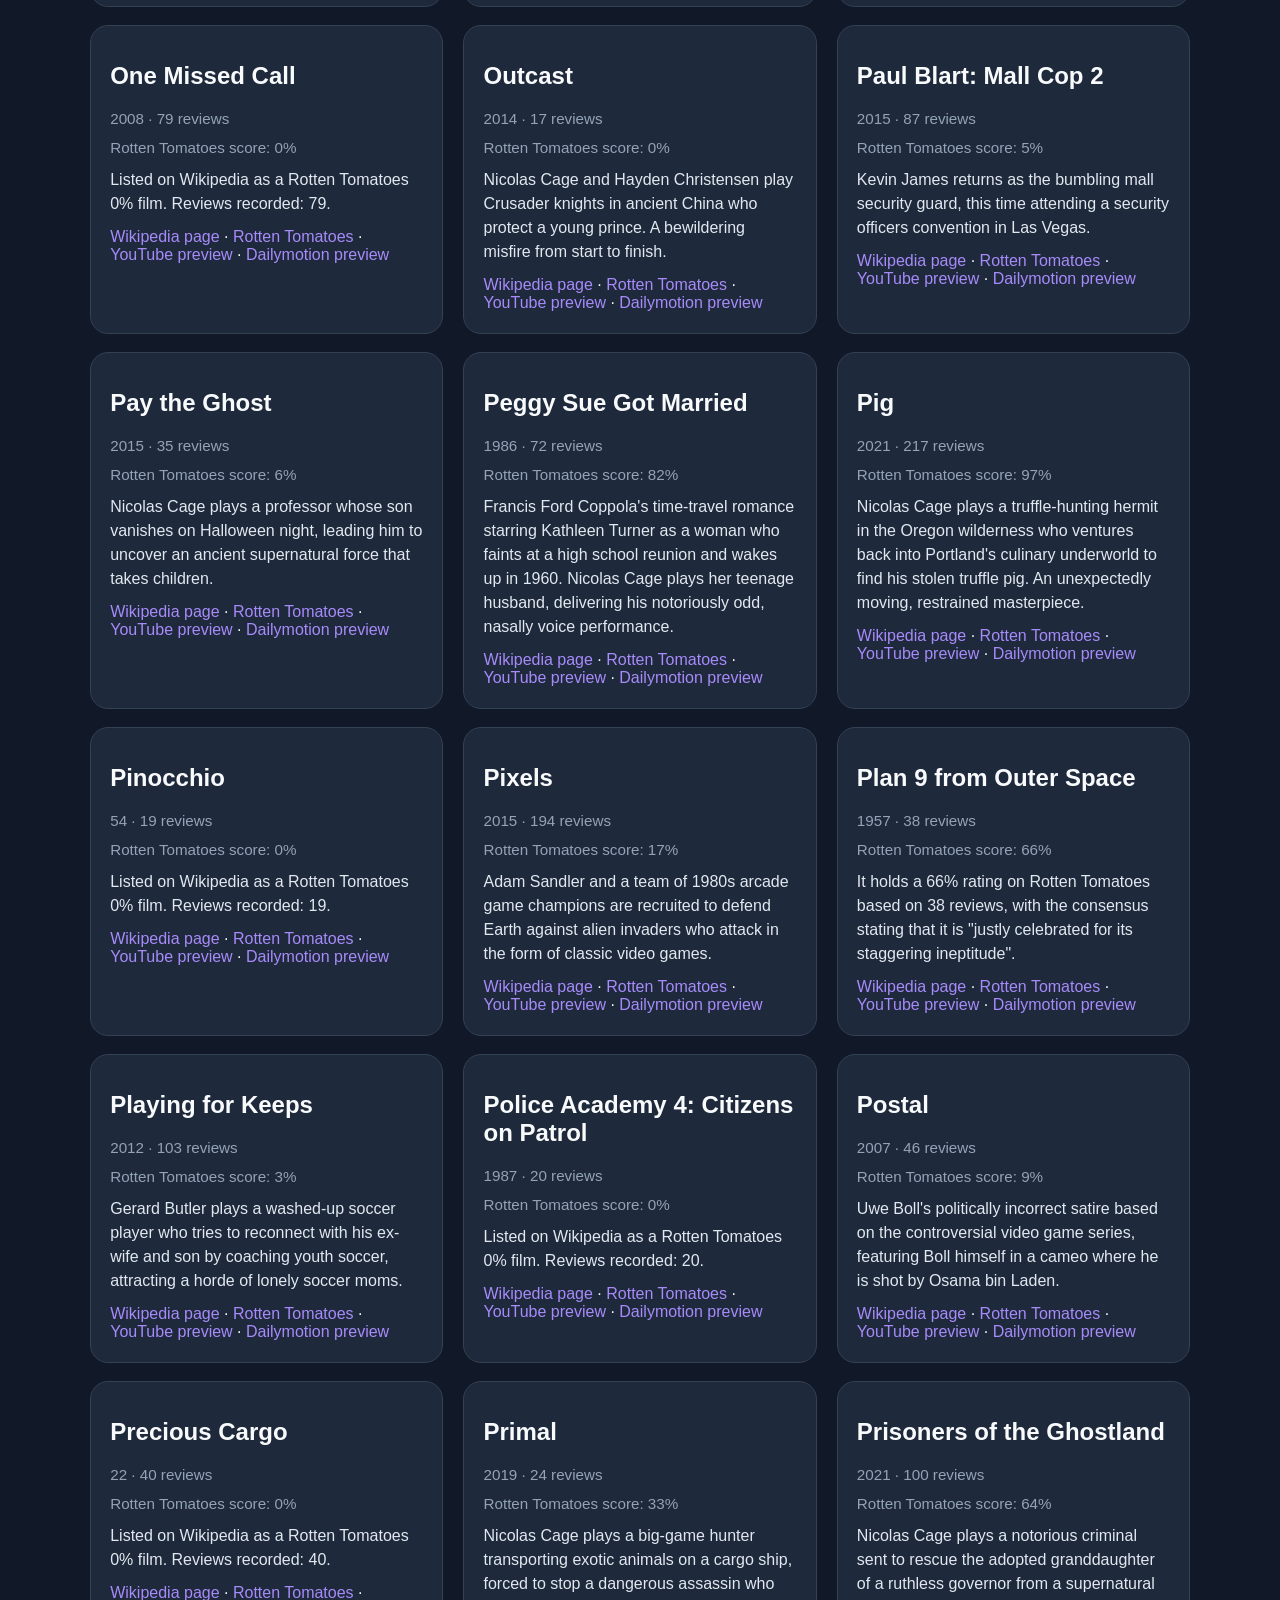
==== commit 139426e9: "Fix max_rating filter to show featured films (full Cage filmography) - docs/index.html: extend dropd" ====
--- a/docs/index.html
+++ b/docs/index.html
@@ -12,9 +12,8 @@
     <div class="page">
         <header>
             <h1>Worst Rated Movies</h1>
-            <p class="intro">Static snapshot of Rotten Tomatoes films rated 70% or lower. Search by title and open
-                preview or Rotten
-                Tomatoes links.</p>
+            <p class="intro">Browse films by Rotten Tomatoes score. Includes the complete Nicolas Cage filmography
+                regardless of rating. Search by title and open preview or Rotten Tomatoes links.</p>
         </header>
 
         <form id="search-form" class="search">
@@ -22,15 +21,15 @@
             <label>
                 Max RT score:
                 <select id="max-rating" name="max_rating">
-                    <option value="70">70%</option>
-                    <option value="66">66%</option>
-                    <option value="60">60%</option>
-                    <option value="50">50%</option>
-                    <option value="40">40%</option>
-                    <option value="30">30%</option>
-                    <option value="20">20%</option>
-                    <option value="10">10%</option>
-                    <option value="0">0%</option>
+                    <option value="100" selected>All</option>
+                    <option value="70">≤ 70%</option>
+                    <option value="60">≤ 60%</option>
+                    <option value="50">≤ 50%</option>
+                    <option value="40">≤ 40%</option>
+                    <option value="30">≤ 30%</option>
+                    <option value="20">≤ 20%</option>
+                    <option value="10">≤ 10%</option>
+                    <option value="0">0% only</option>
                 </select>
             </label>
             <button type="submit">Filter</button>
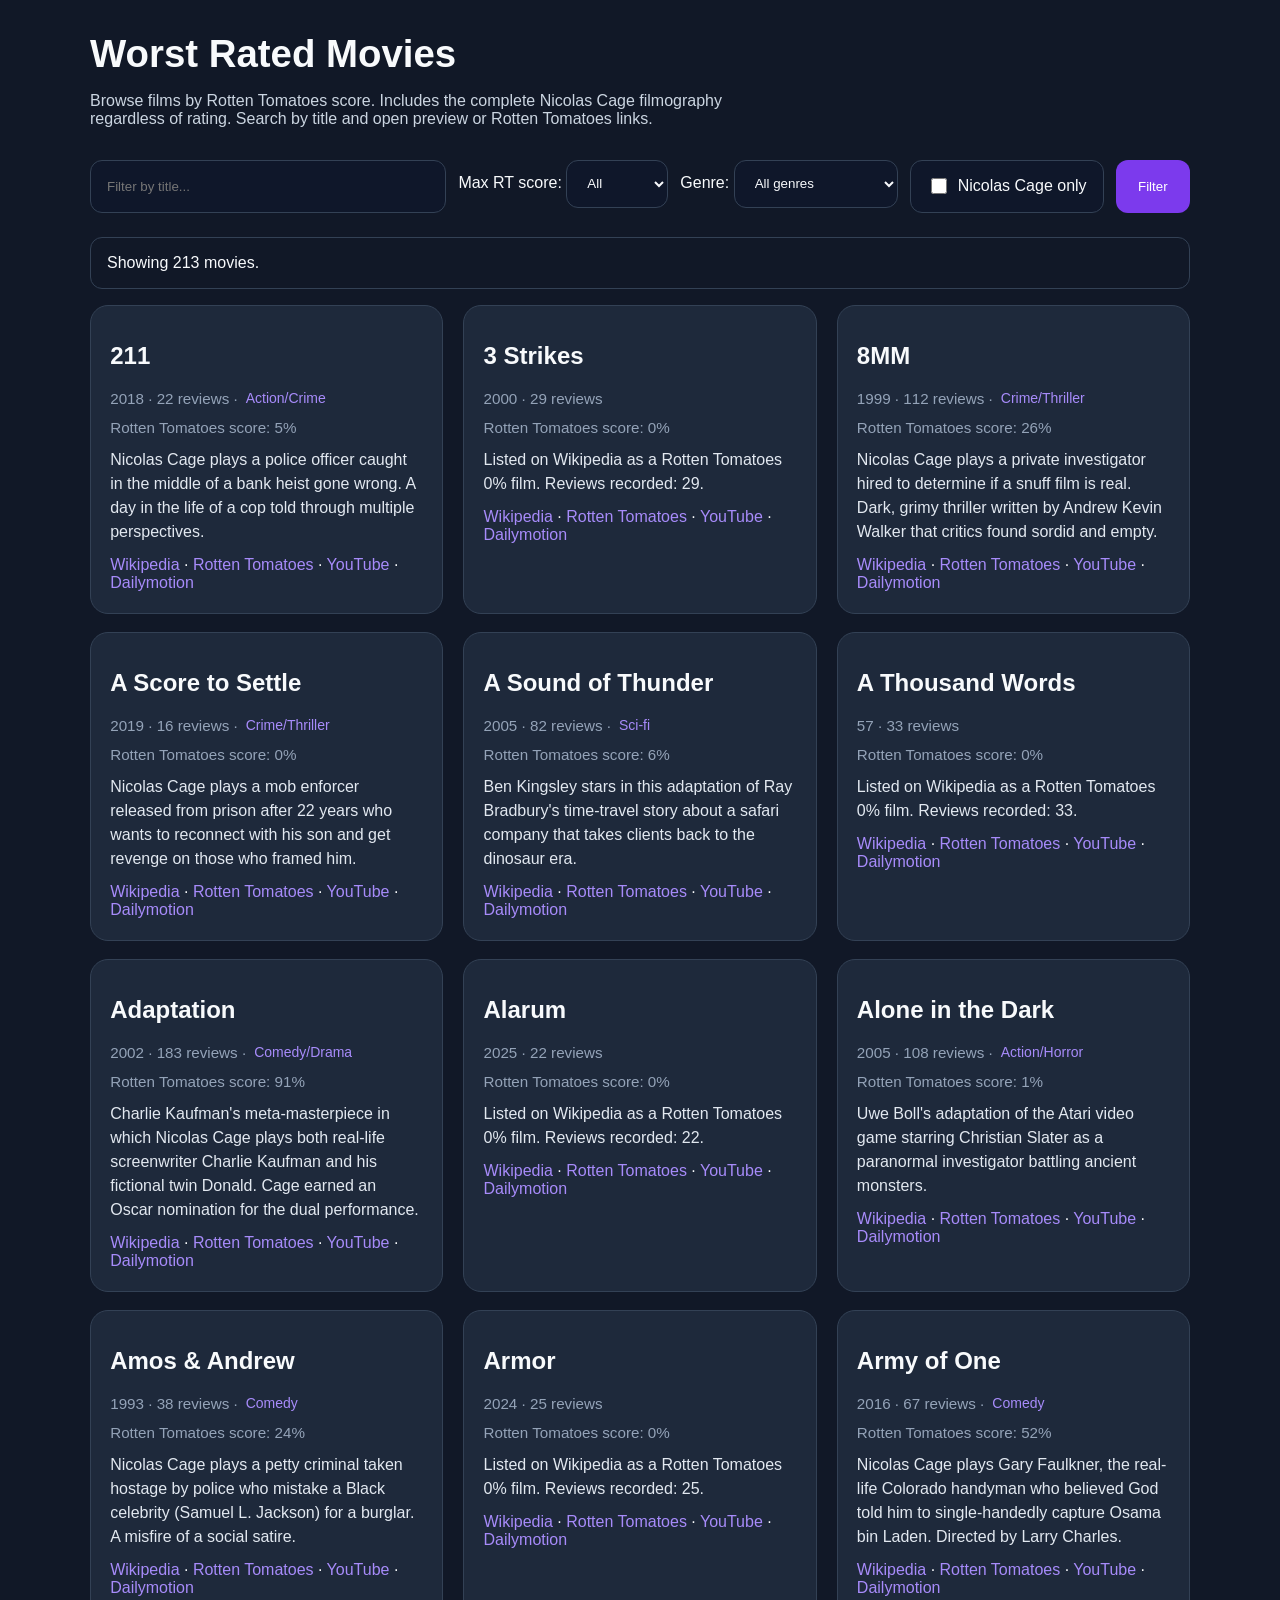
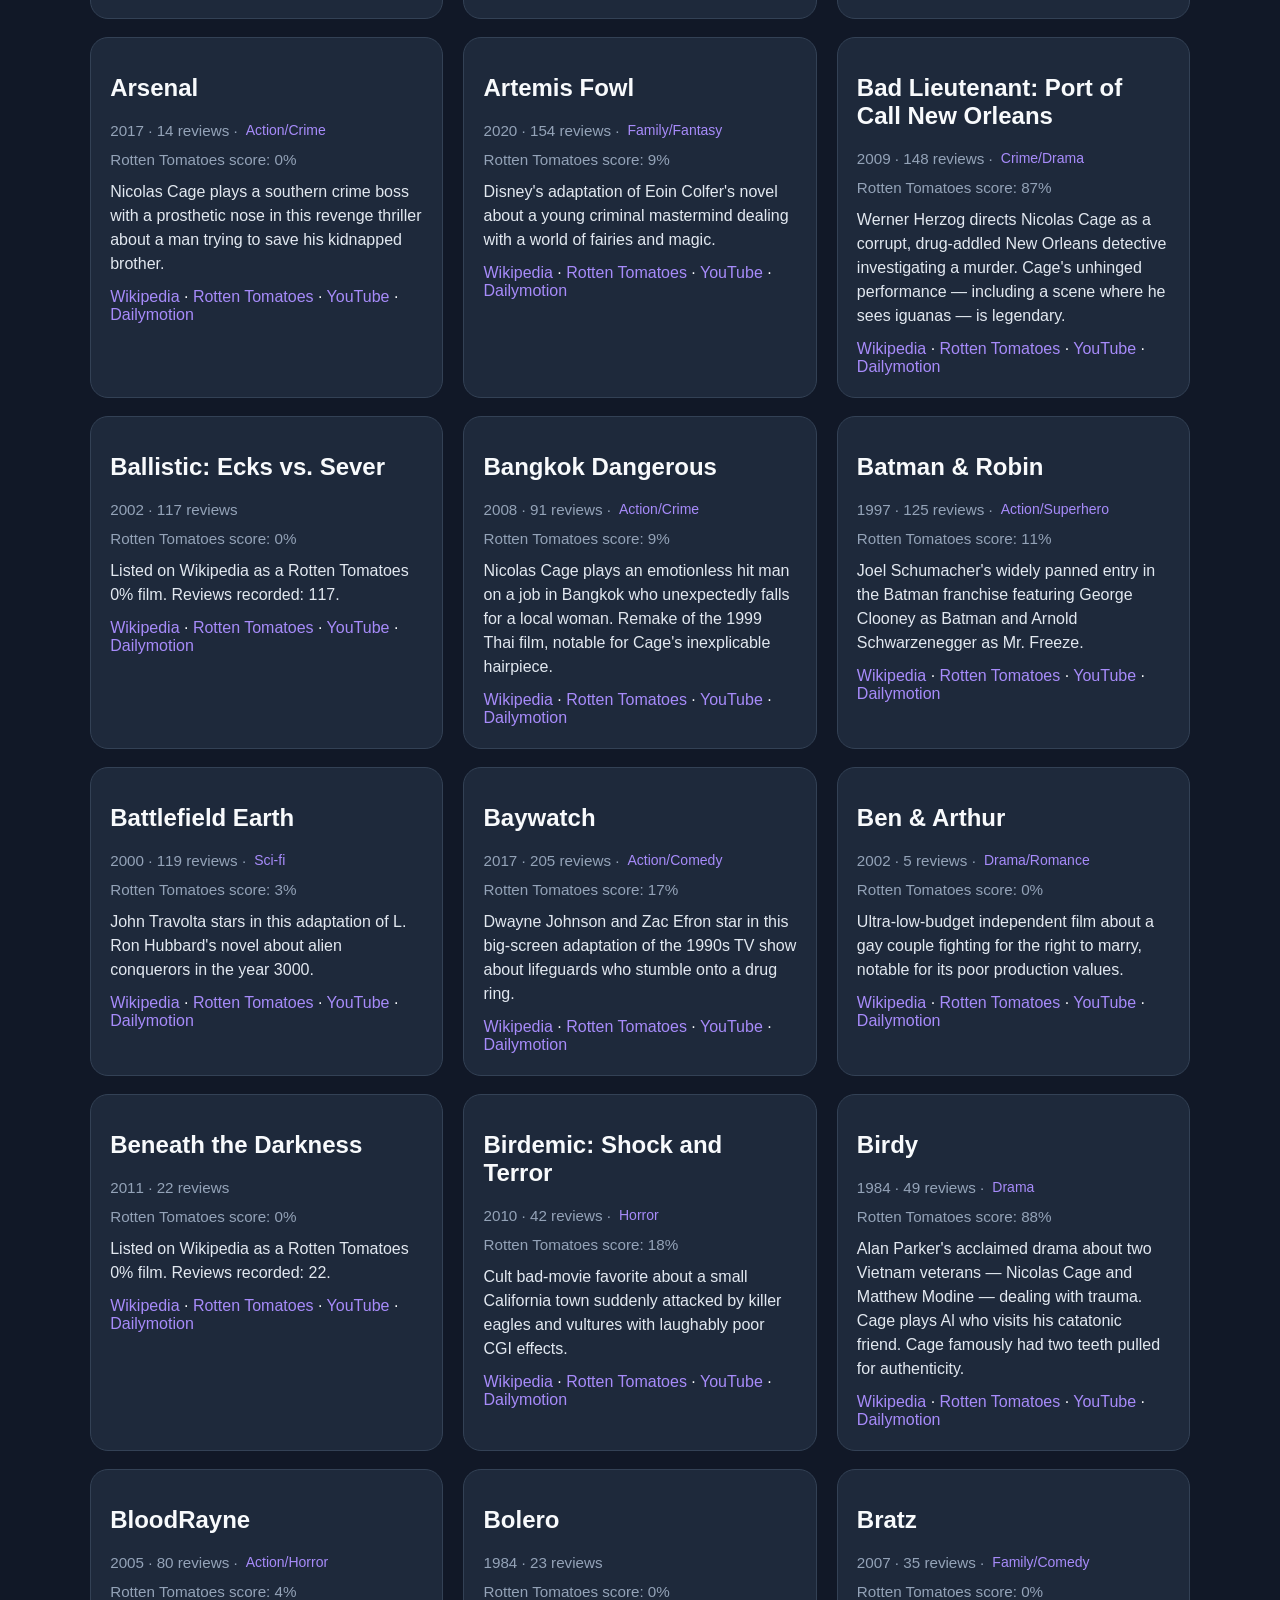
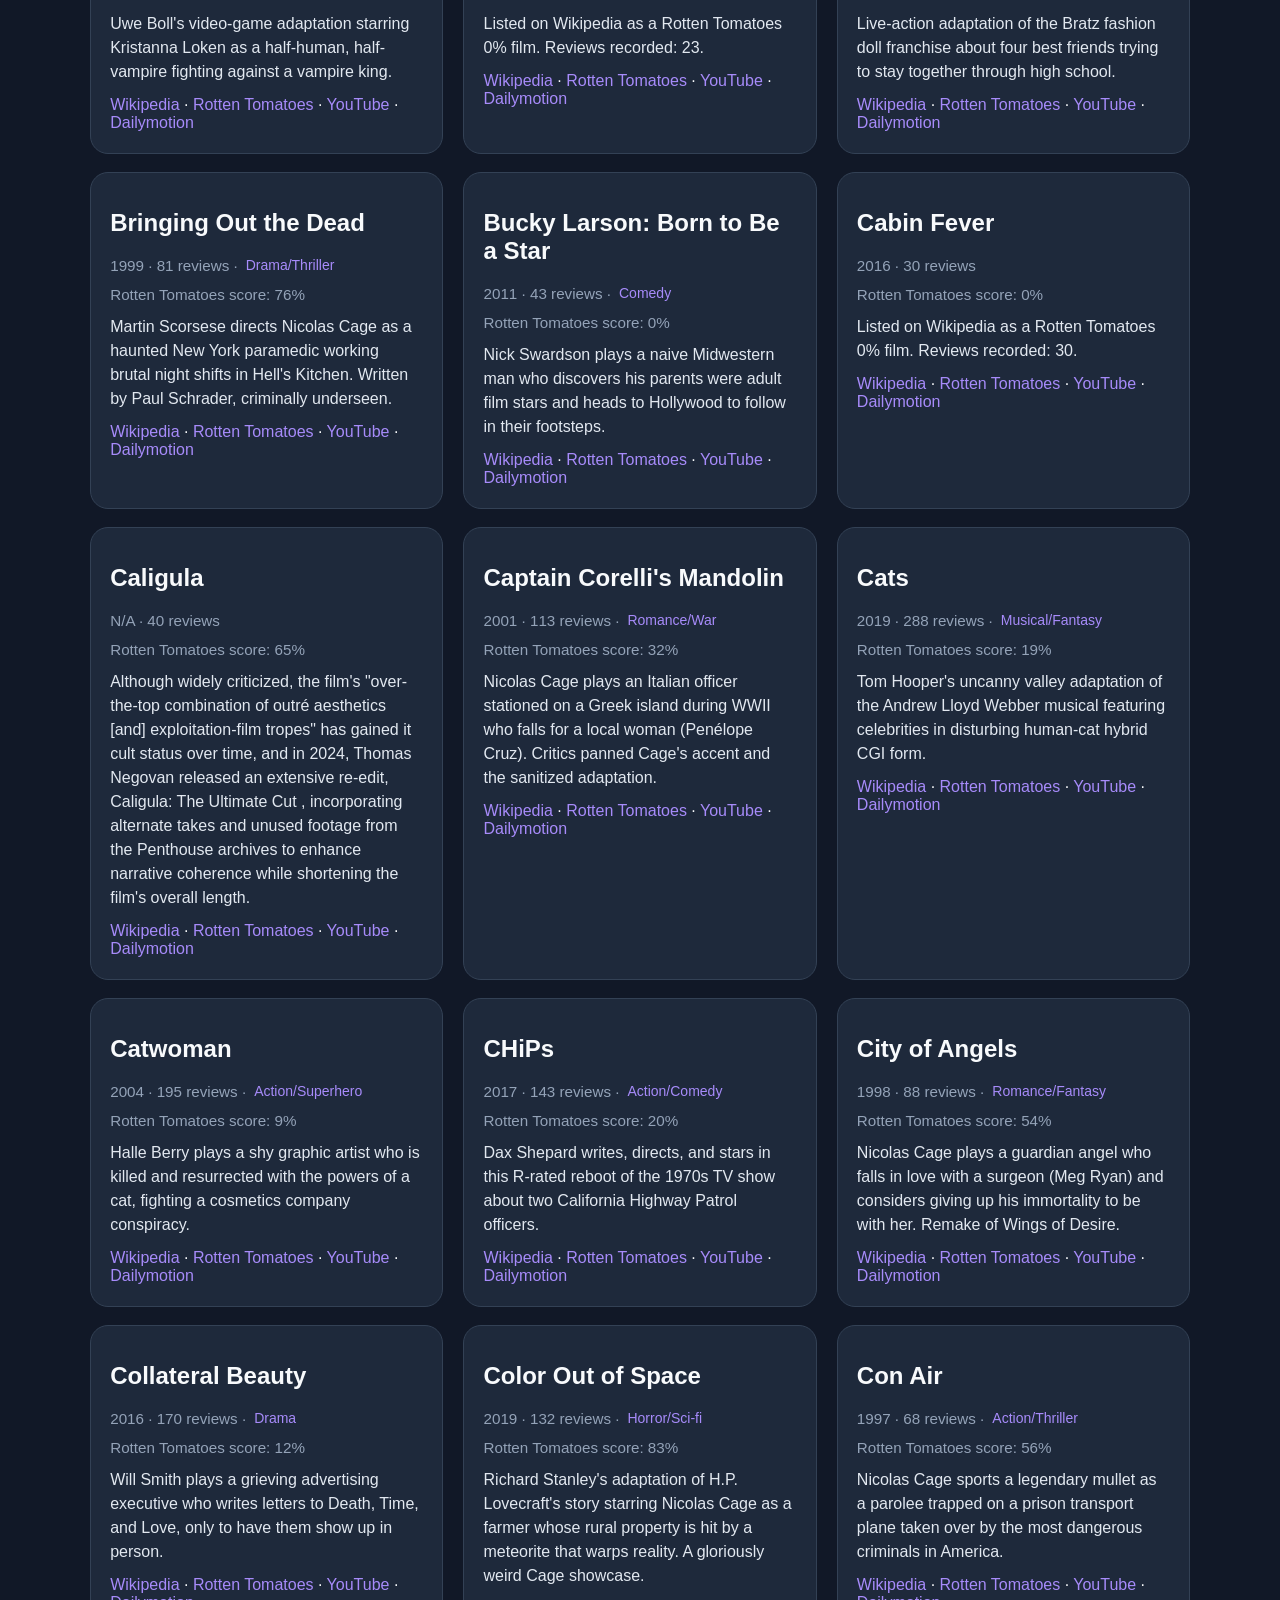
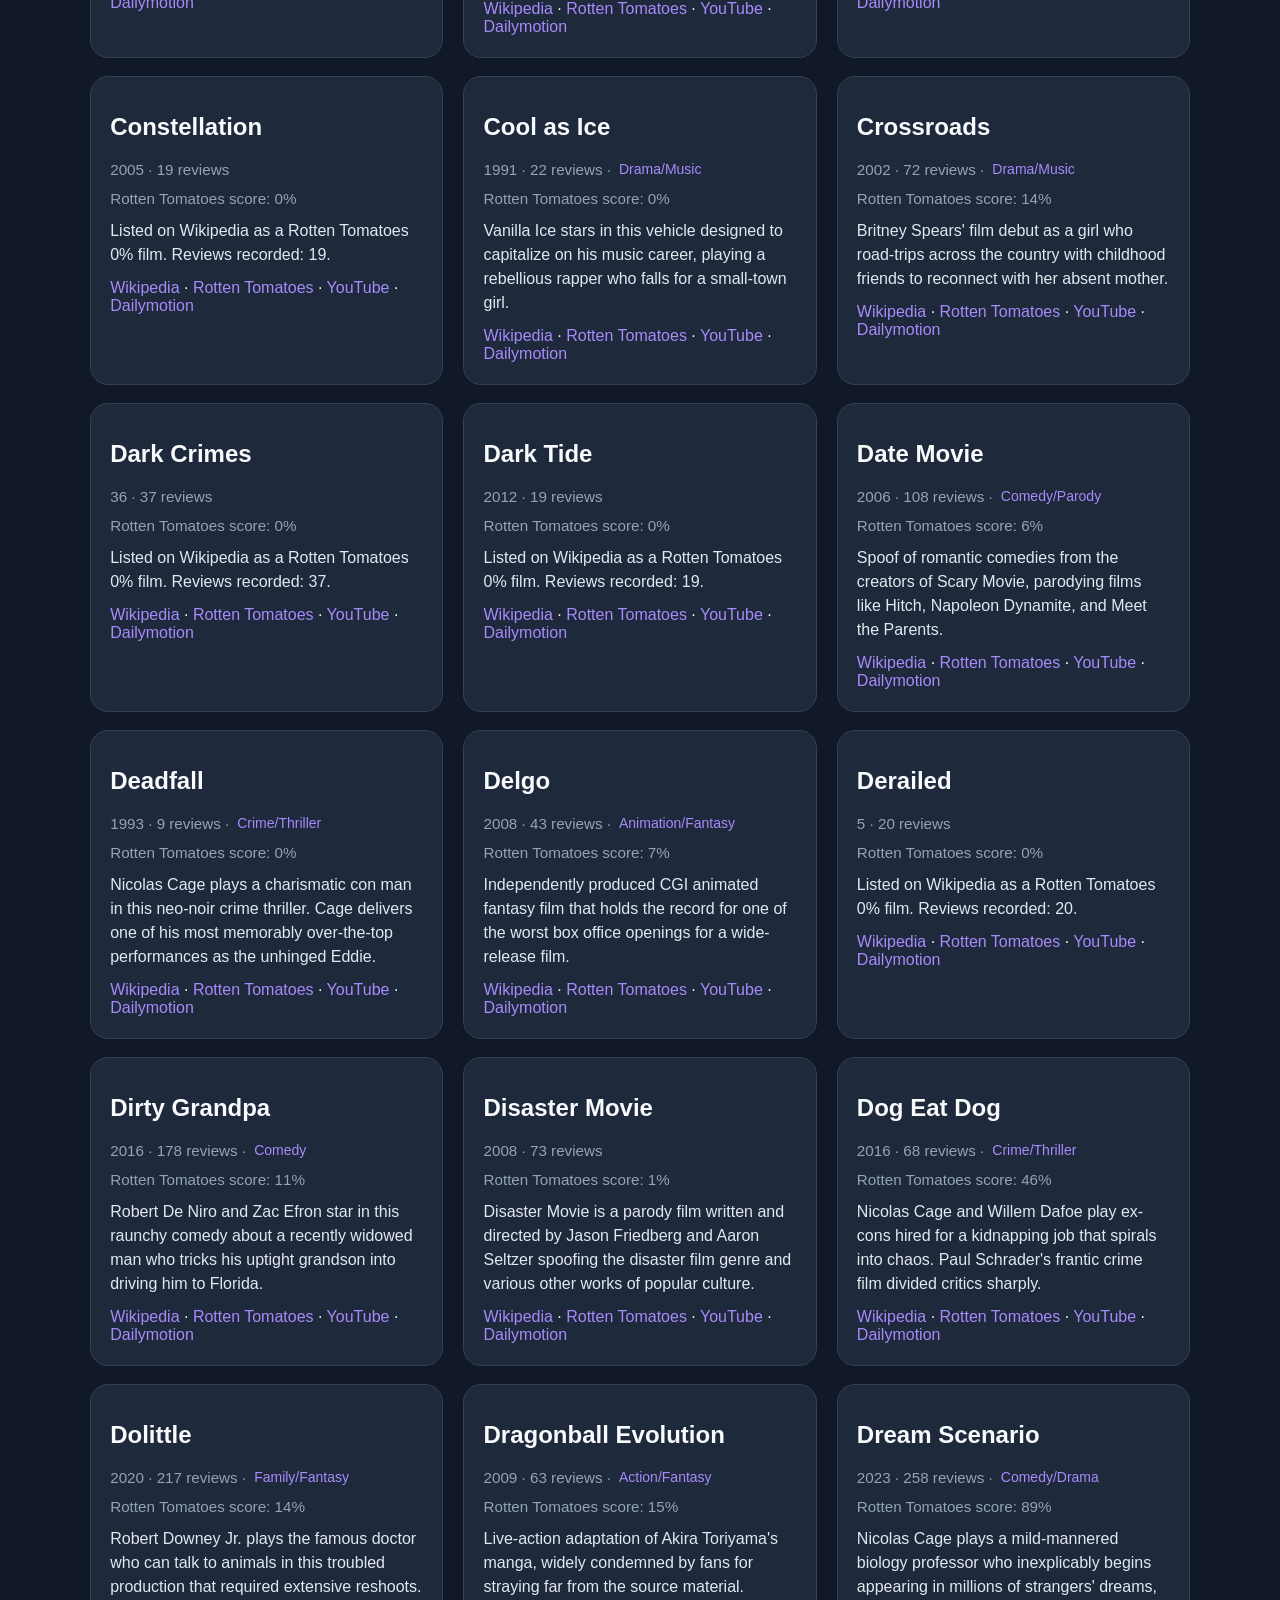
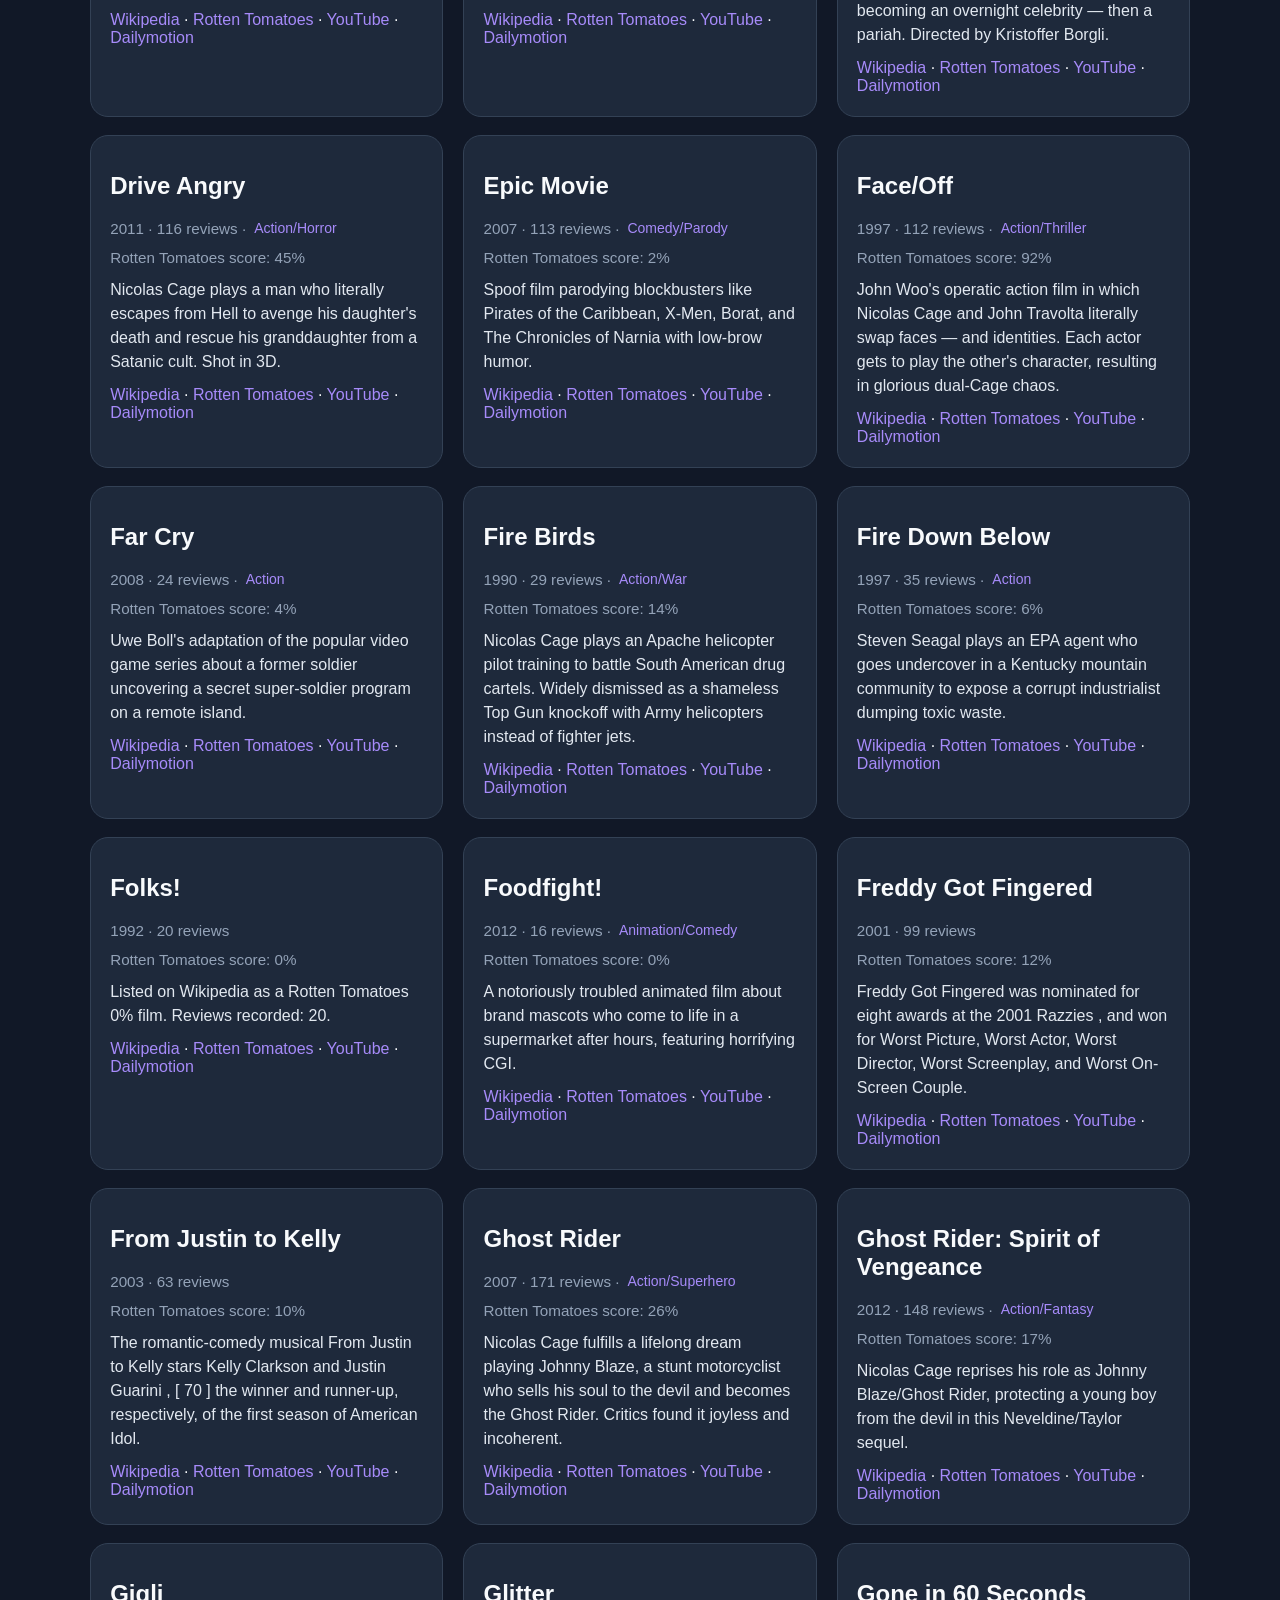
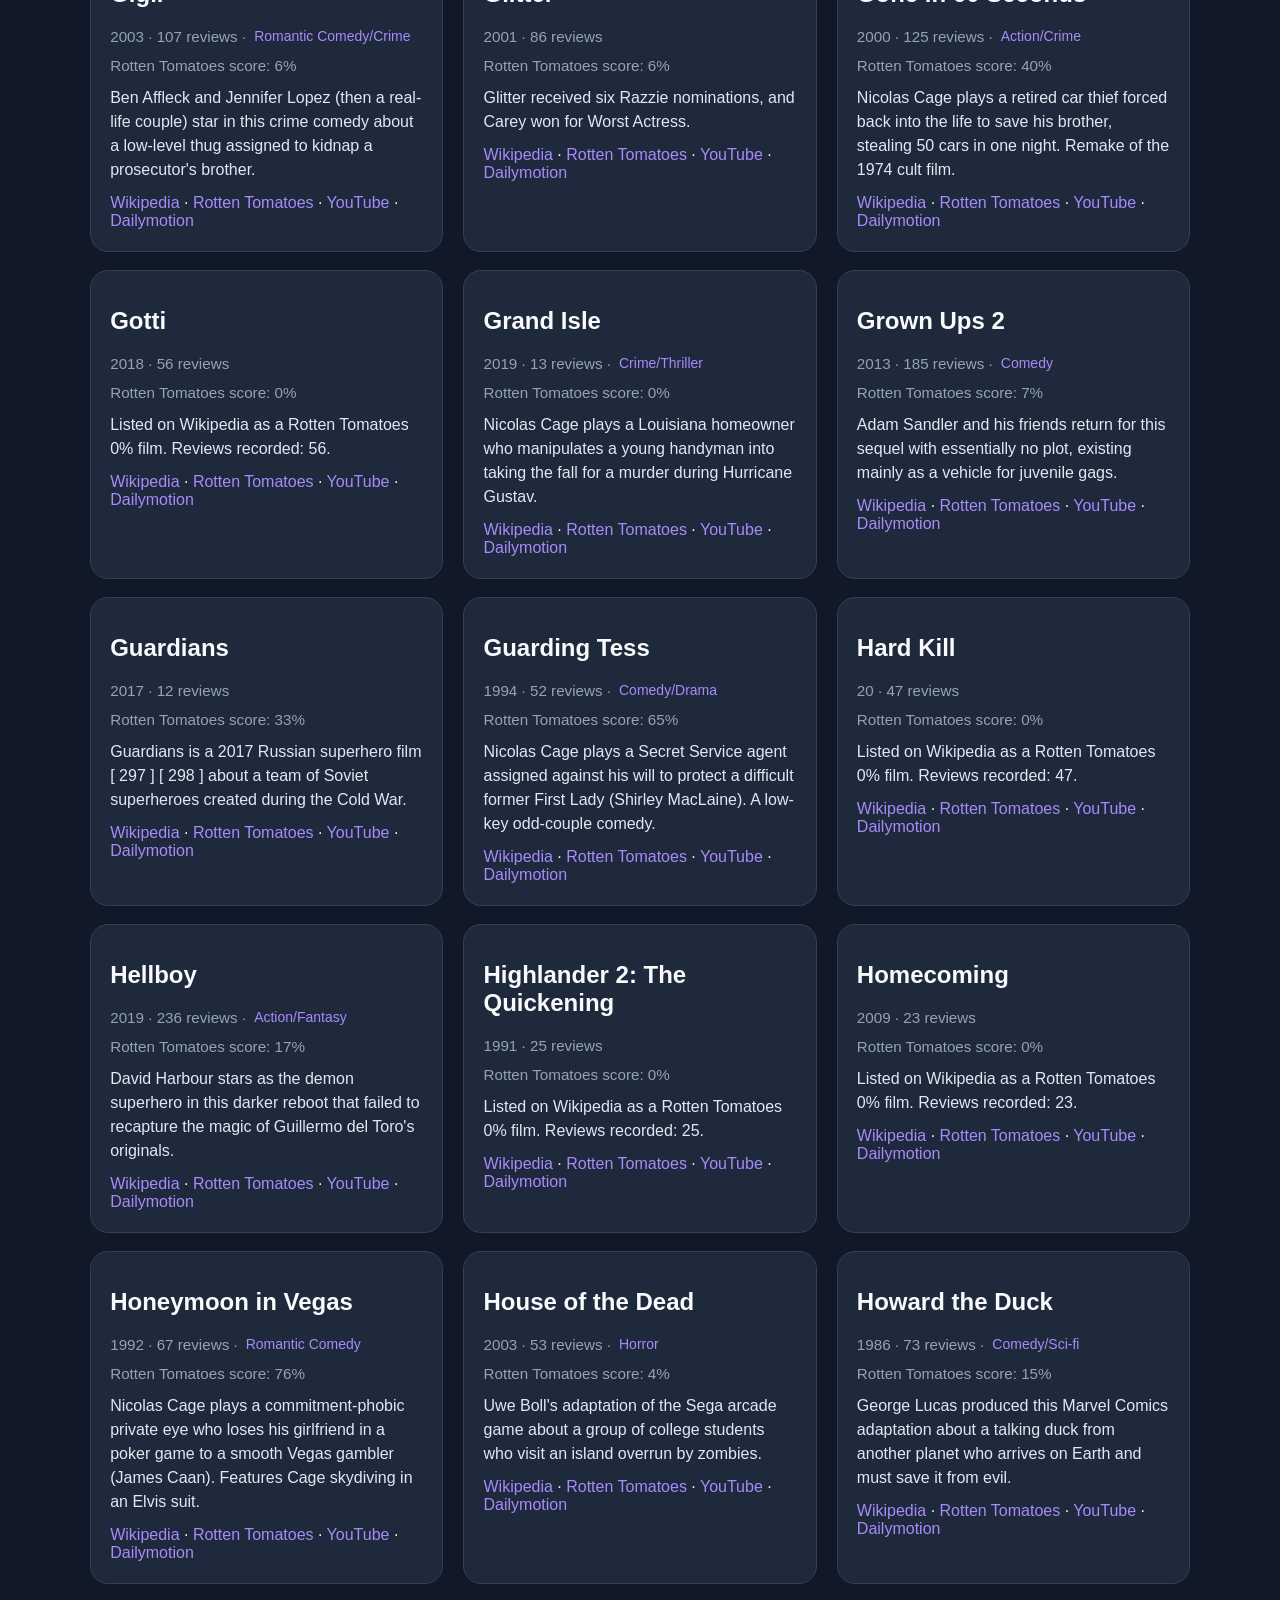
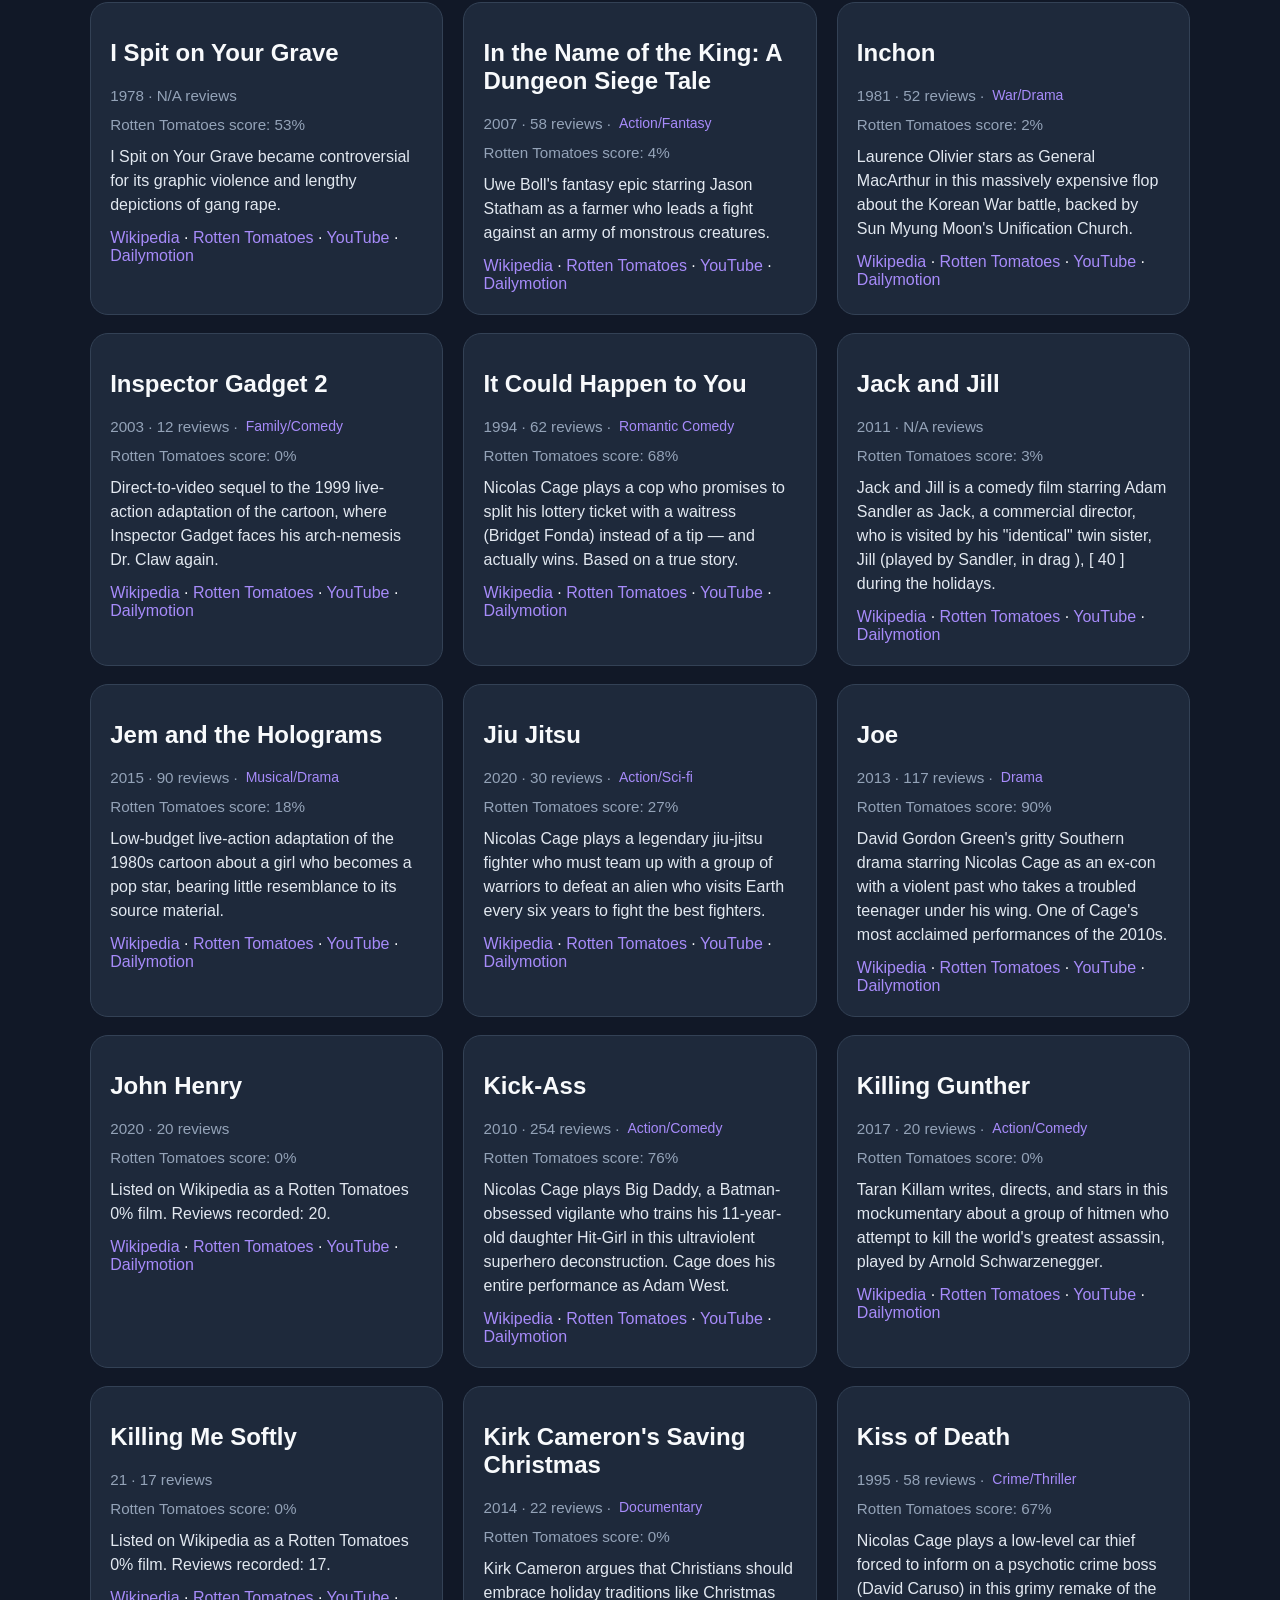
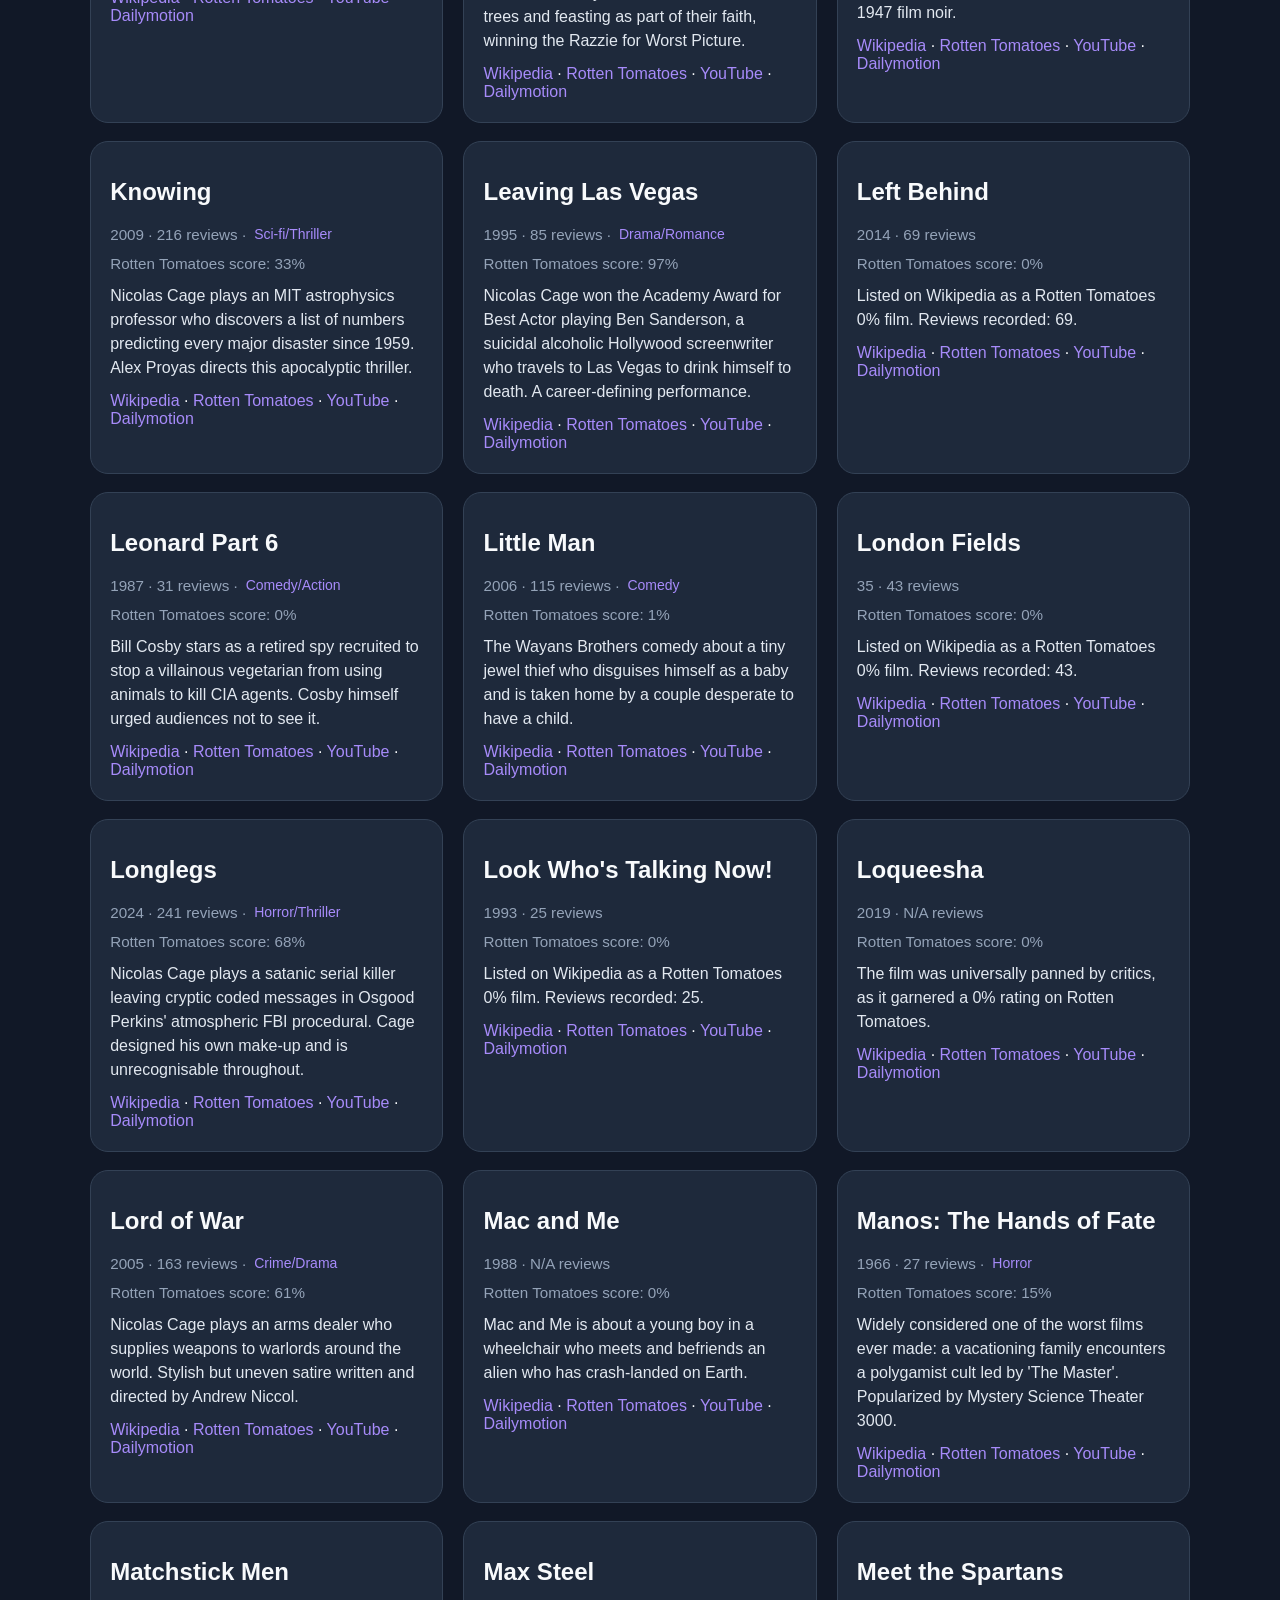
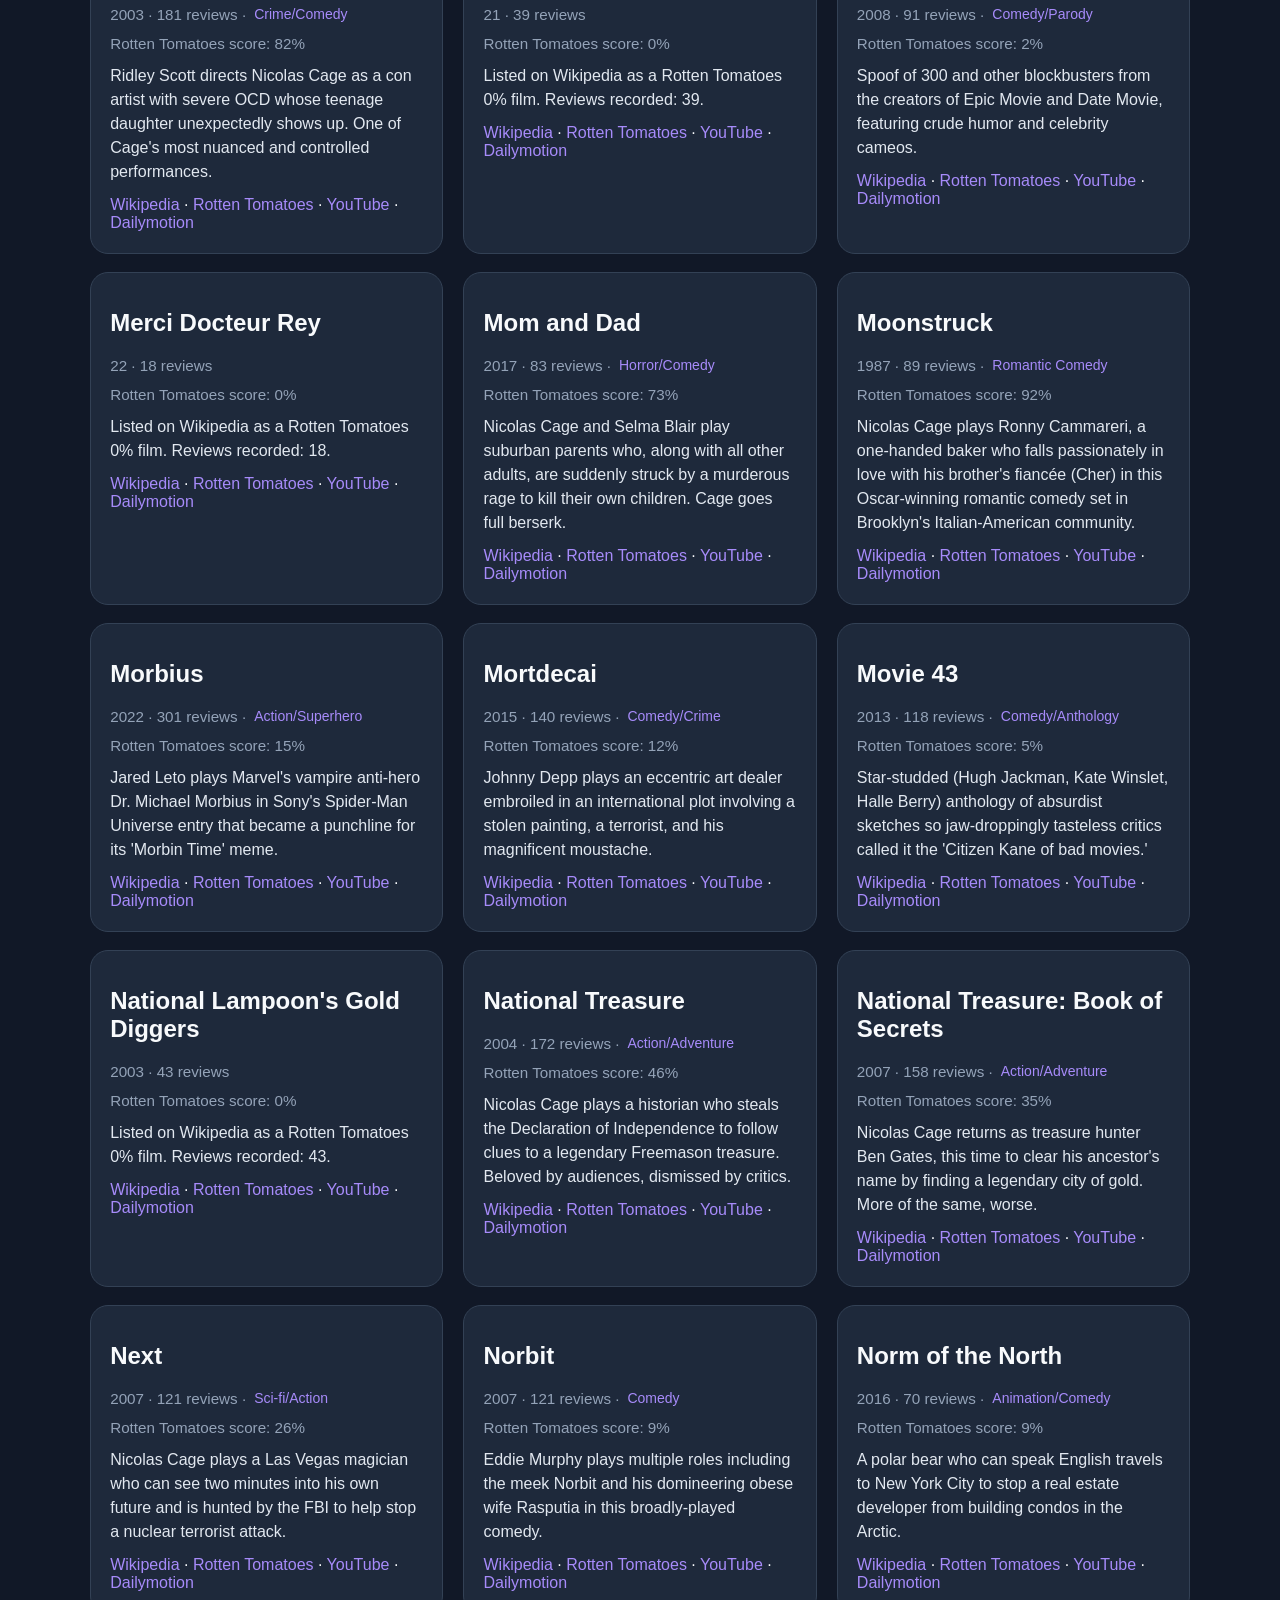
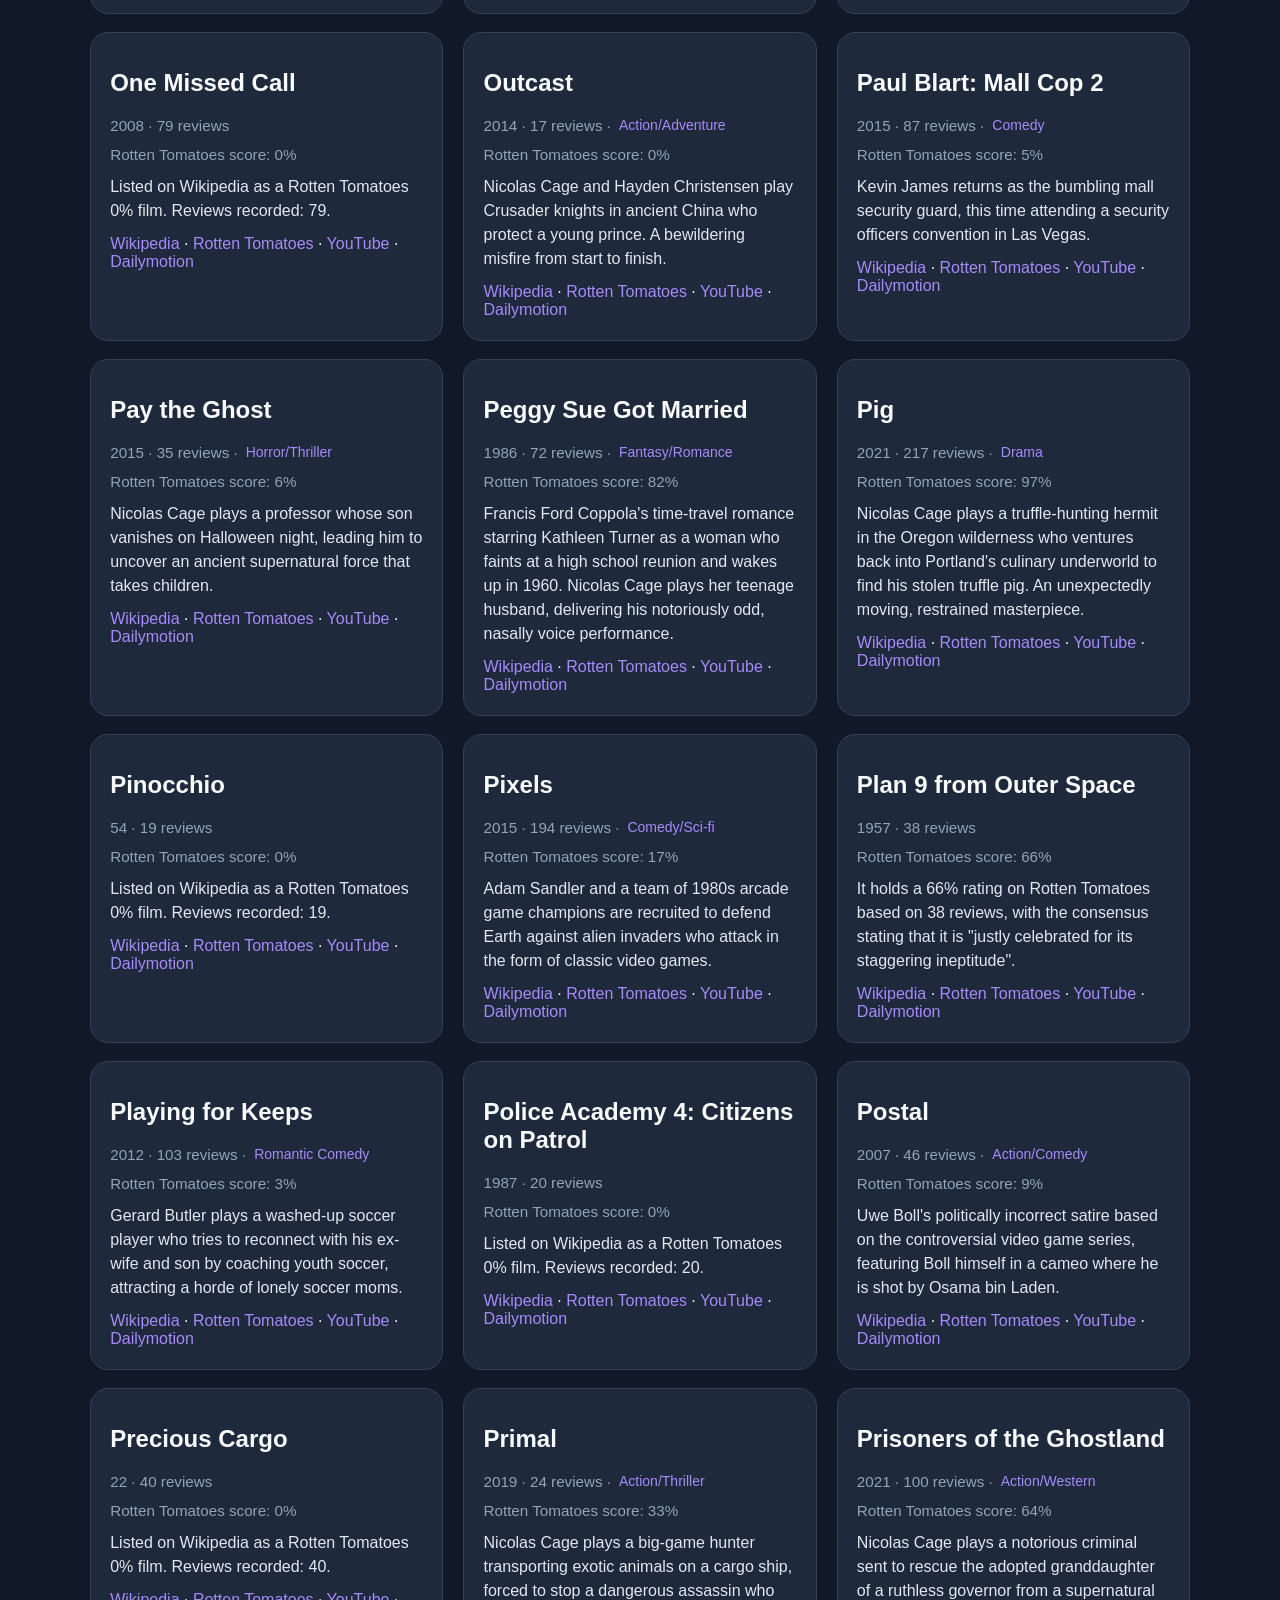
==== commit ba10df91: "Add Nicolas Cage and genre filters to the static site - Genre dropdown: populated dynamically from l" ====
--- a/docs/index.html
+++ b/docs/index.html
@@ -32,6 +32,16 @@
                     <option value="0">0% only</option>
                 </select>
             </label>
+            <label>
+                Genre:
+                <select id="genre-filter" name="genre">
+                    <option value="">All genres</option>
+                </select>
+            </label>
+            <label class="toggle-label">
+                <input type="checkbox" id="cage-filter" />
+                <span>Nicolas Cage only</span>
+            </label>
             <button type="submit">Filter</button>
         </form>
 
--- a/docs/styles.css
+++ b/docs/styles.css
@@ -48,6 +48,40 @@
     background: #7c3aed;
     color: white;
     cursor: pointer;
+}
+
+.search select {
+    padding: 0.9rem 1rem;
+    border-radius: 12px;
+    border: 1px solid #334155;
+    background: #0f172a;
+    color: #f8fafc;
+    cursor: pointer;
+}
+
+.toggle-label {
+    display: flex;
+    align-items: center;
+    gap: 0.5rem;
+    padding: 0.9rem 1rem;
+    border-radius: 12px;
+    border: 1px solid #334155;
+    background: #0f172a;
+    cursor: pointer;
+    white-space: nowrap;
+    user-select: none;
+}
+
+.toggle-label input[type="checkbox"] {
+    width: 1rem;
+    height: 1rem;
+    accent-color: #7c3aed;
+    cursor: pointer;
+}
+
+.genre-tag {
+    color: #a78bfa;
+    font-size: 0.875rem;
 }
 
 .status {
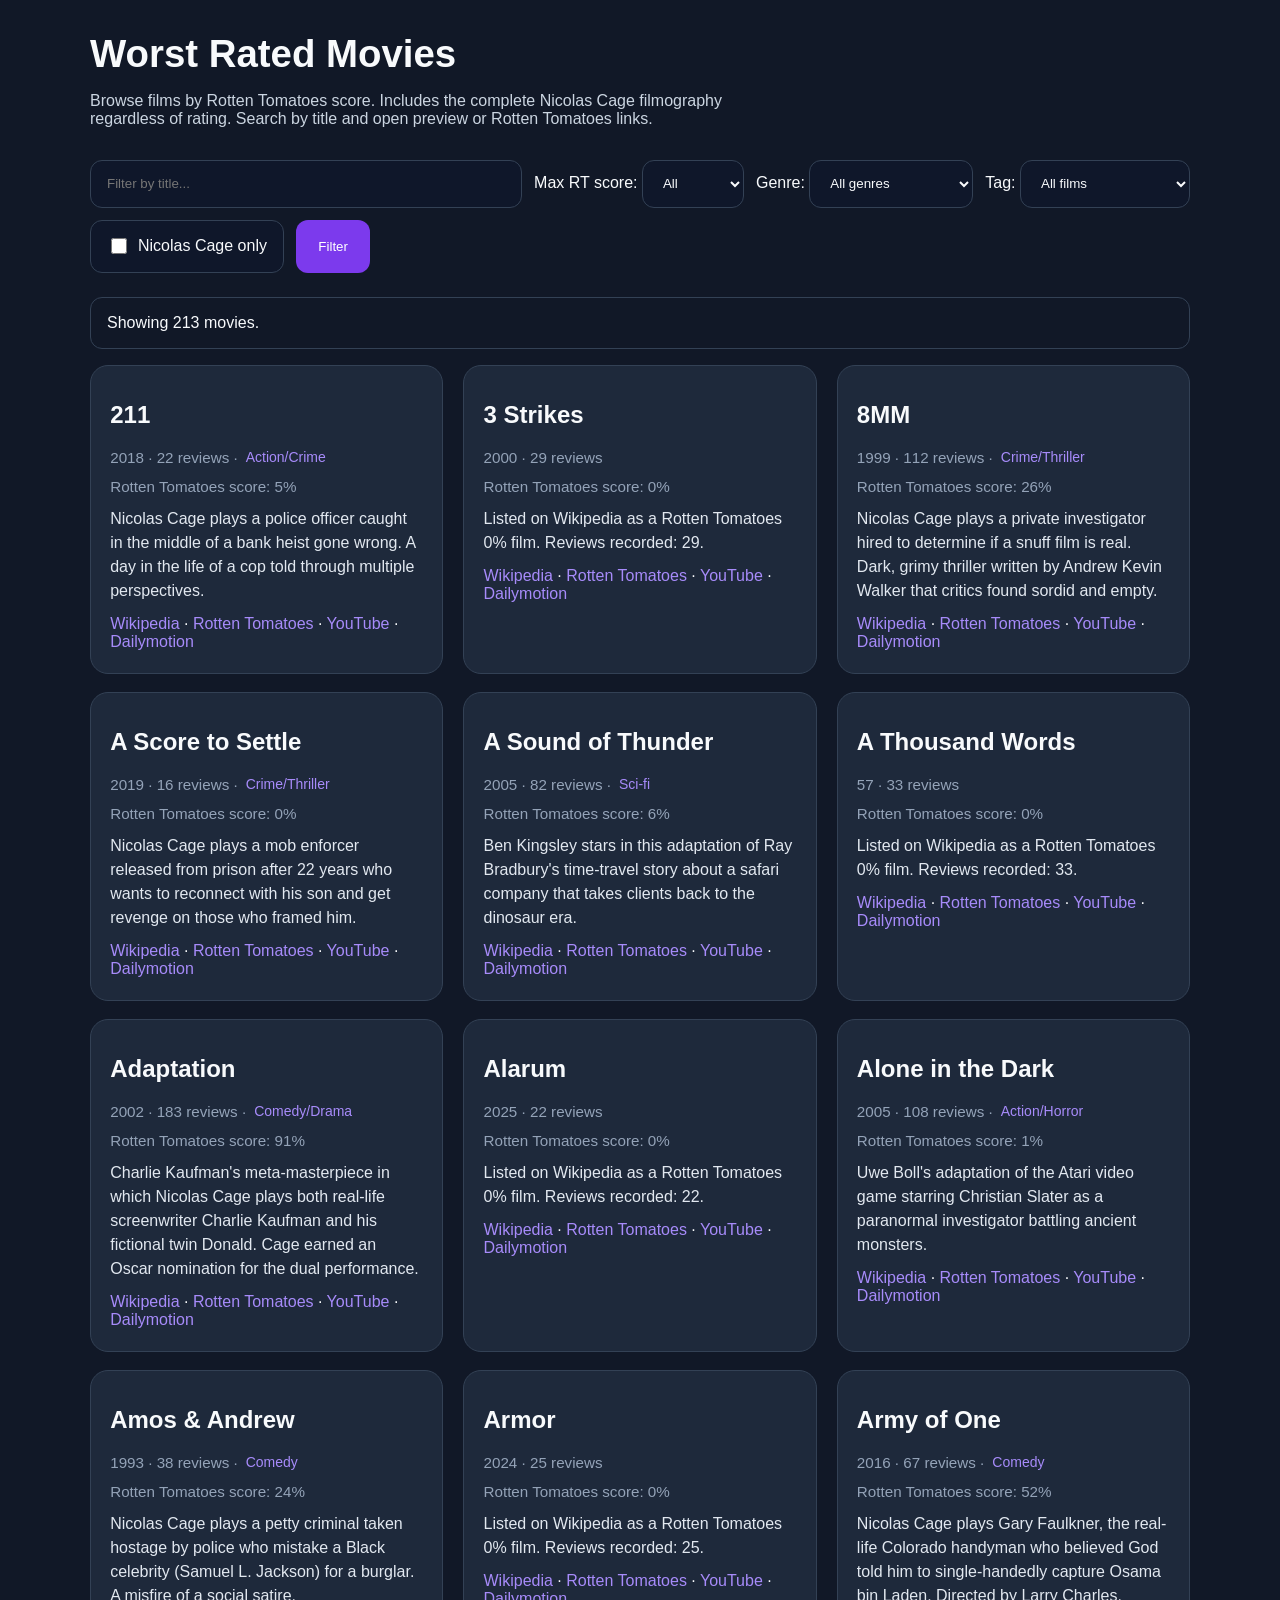
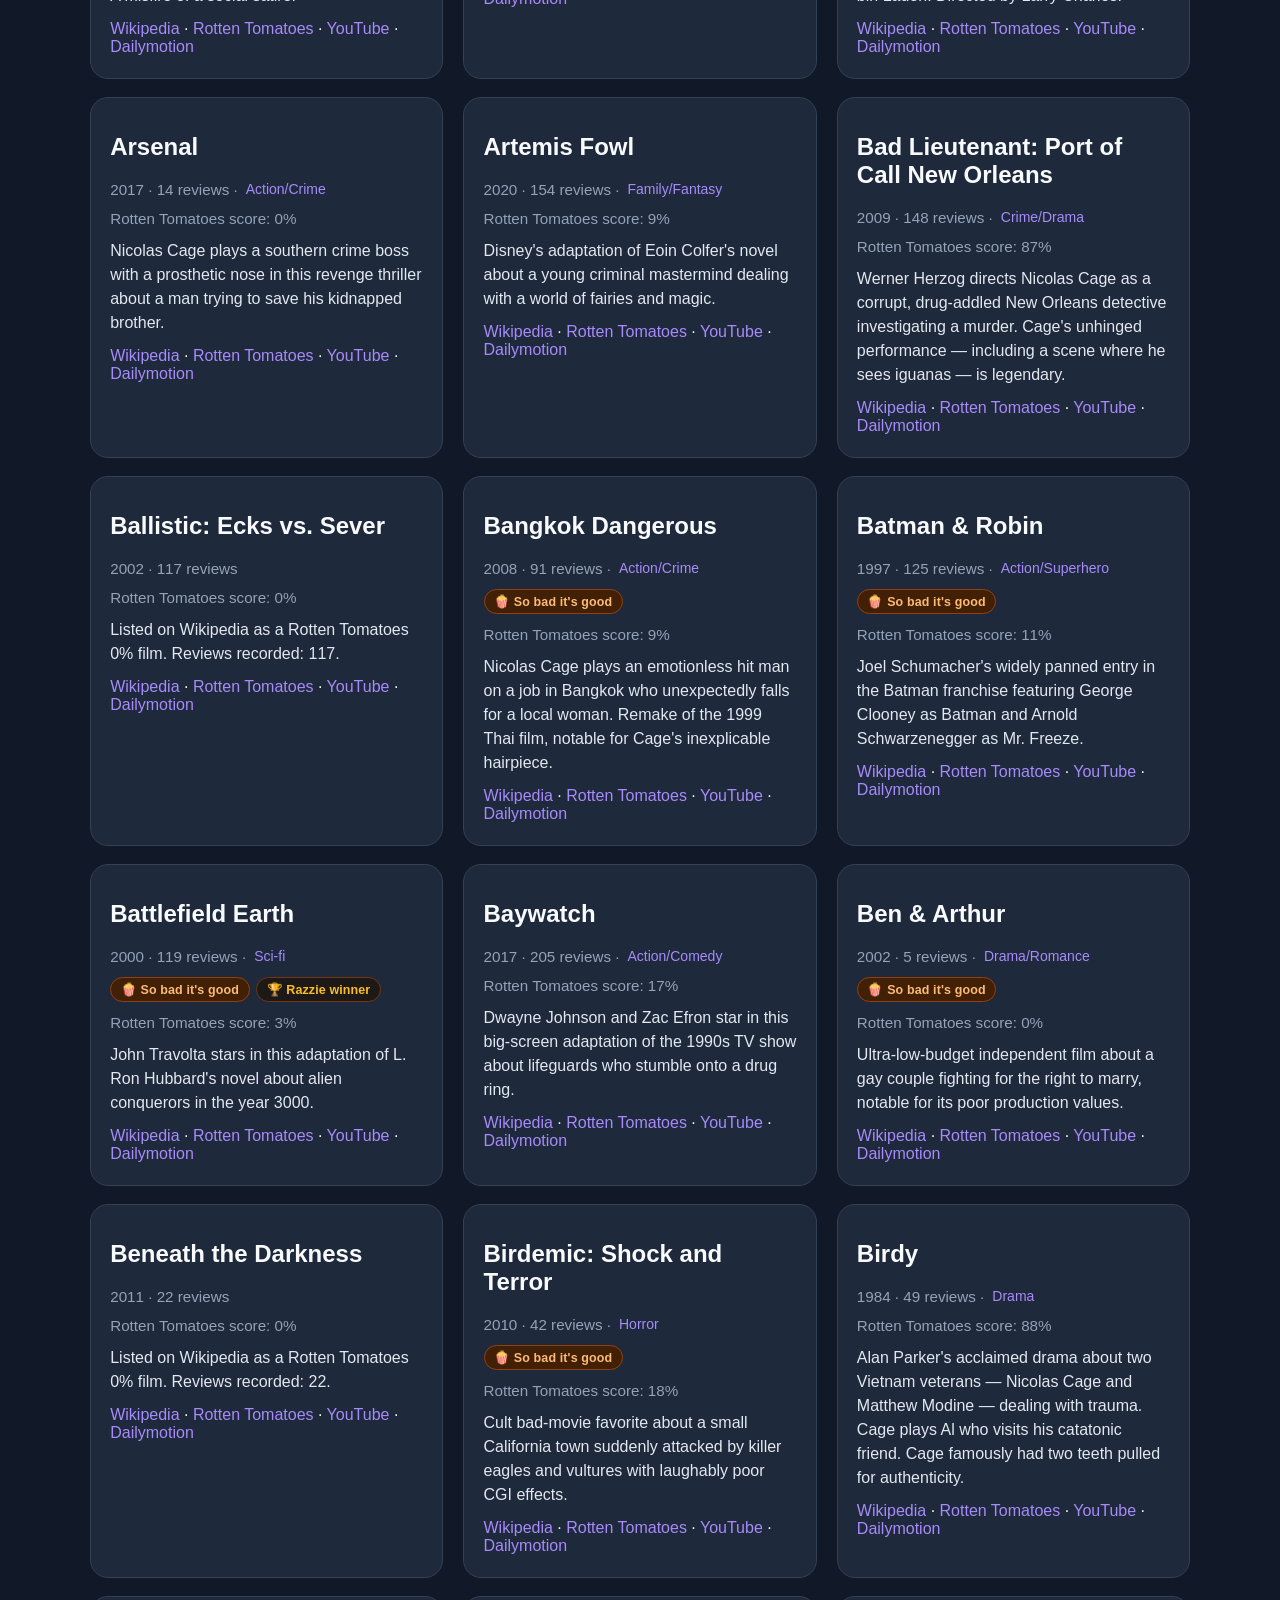
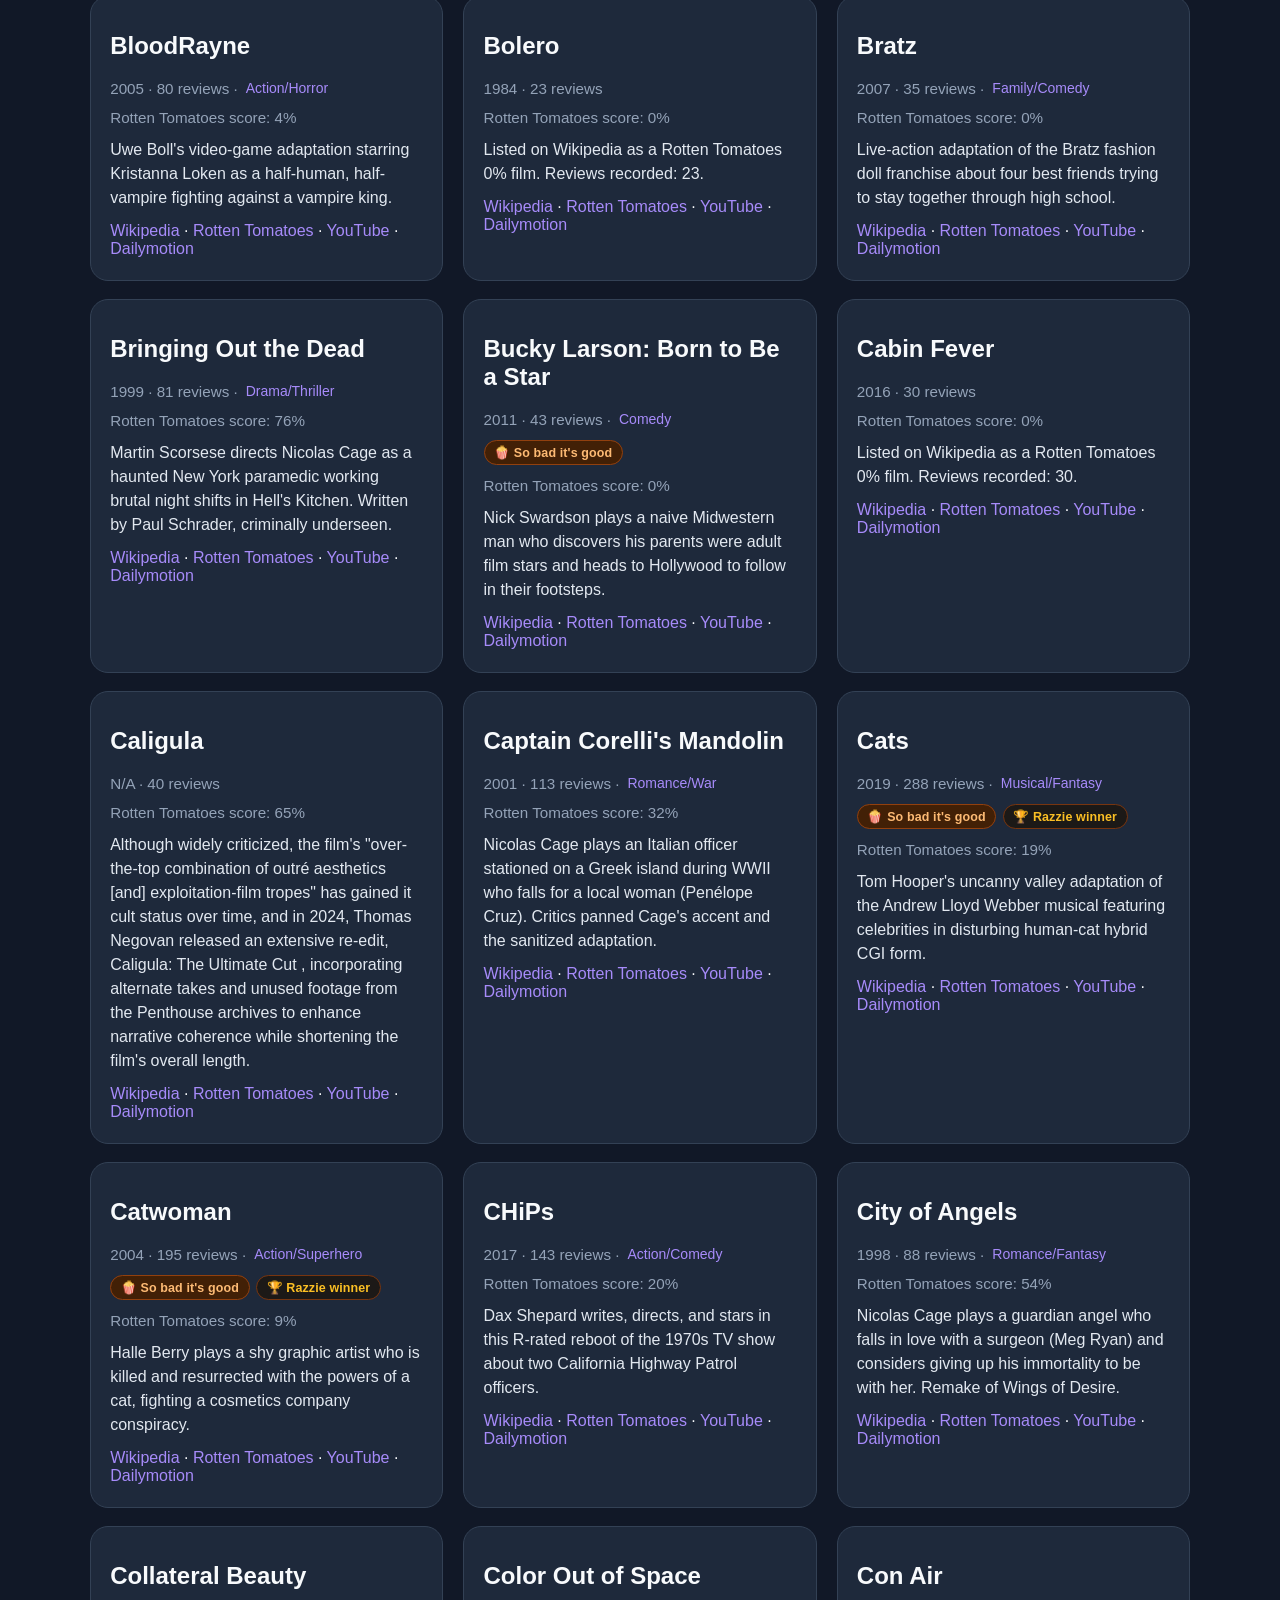
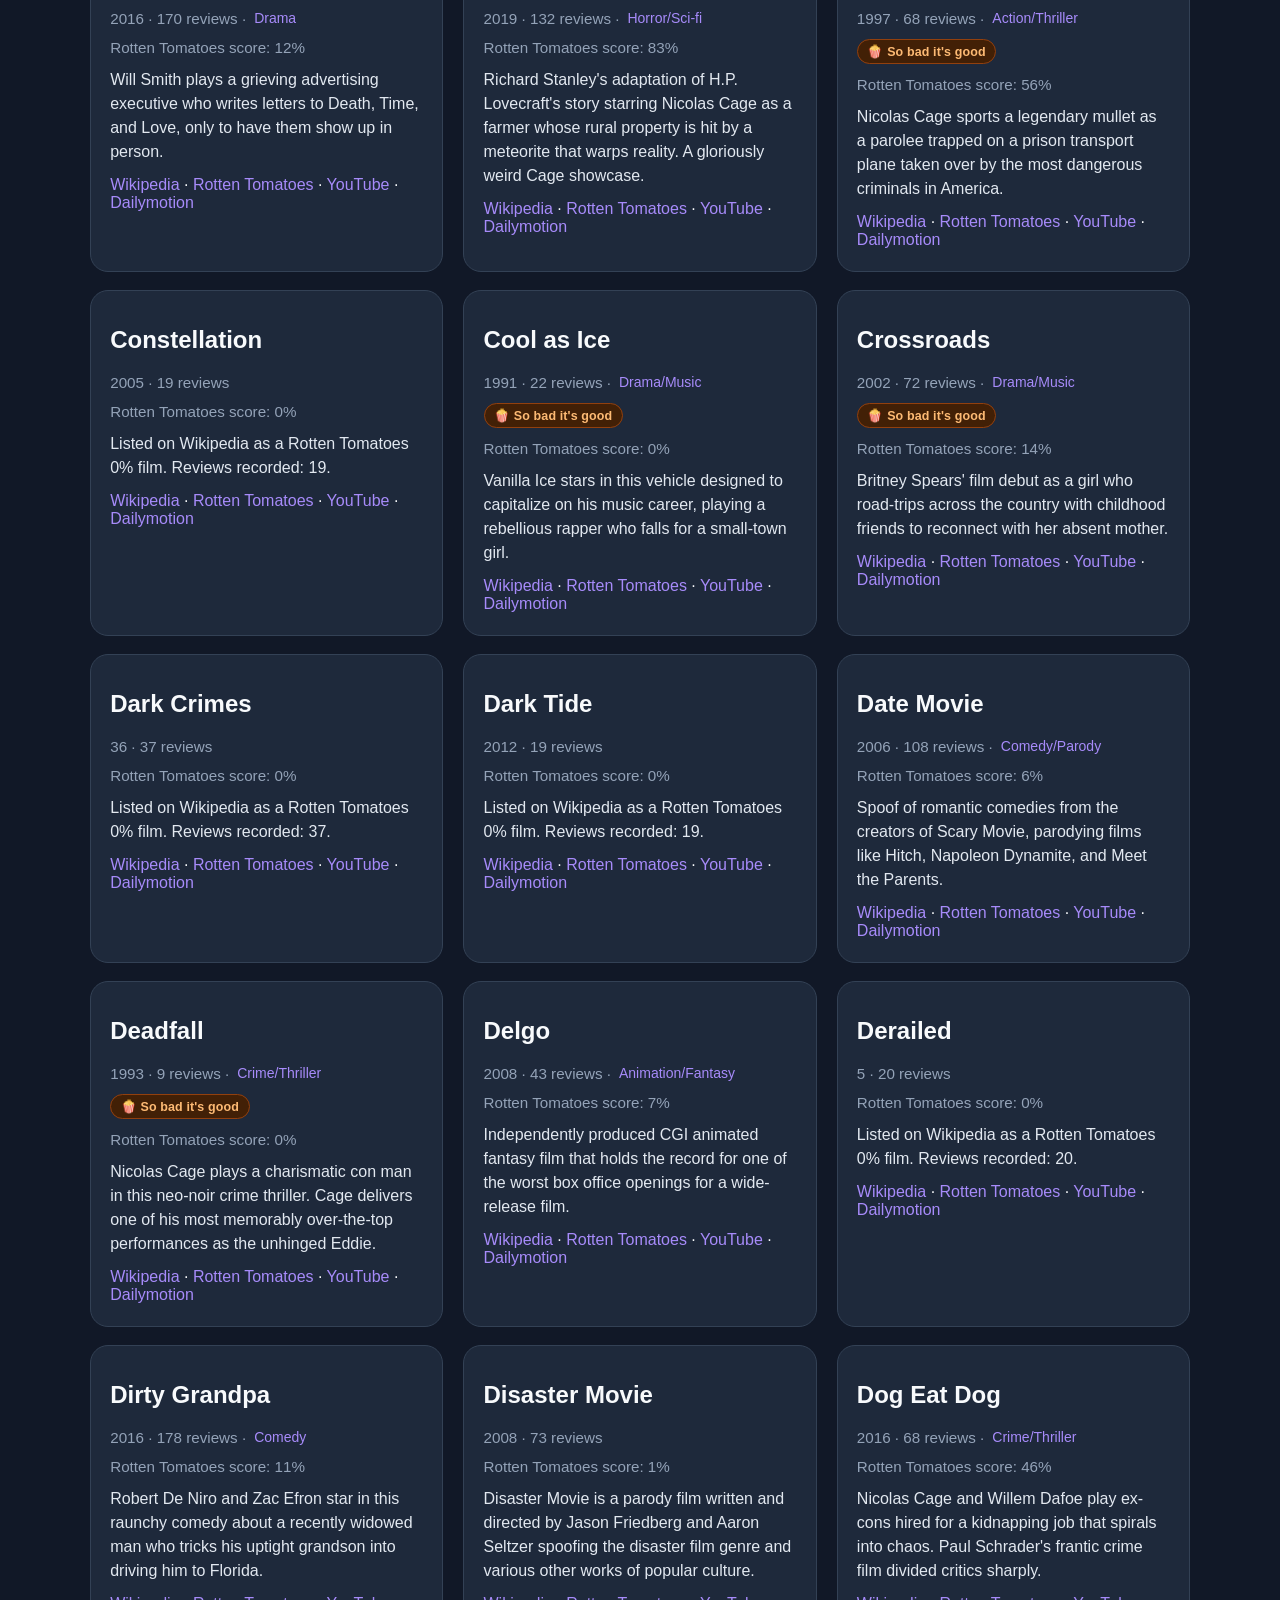
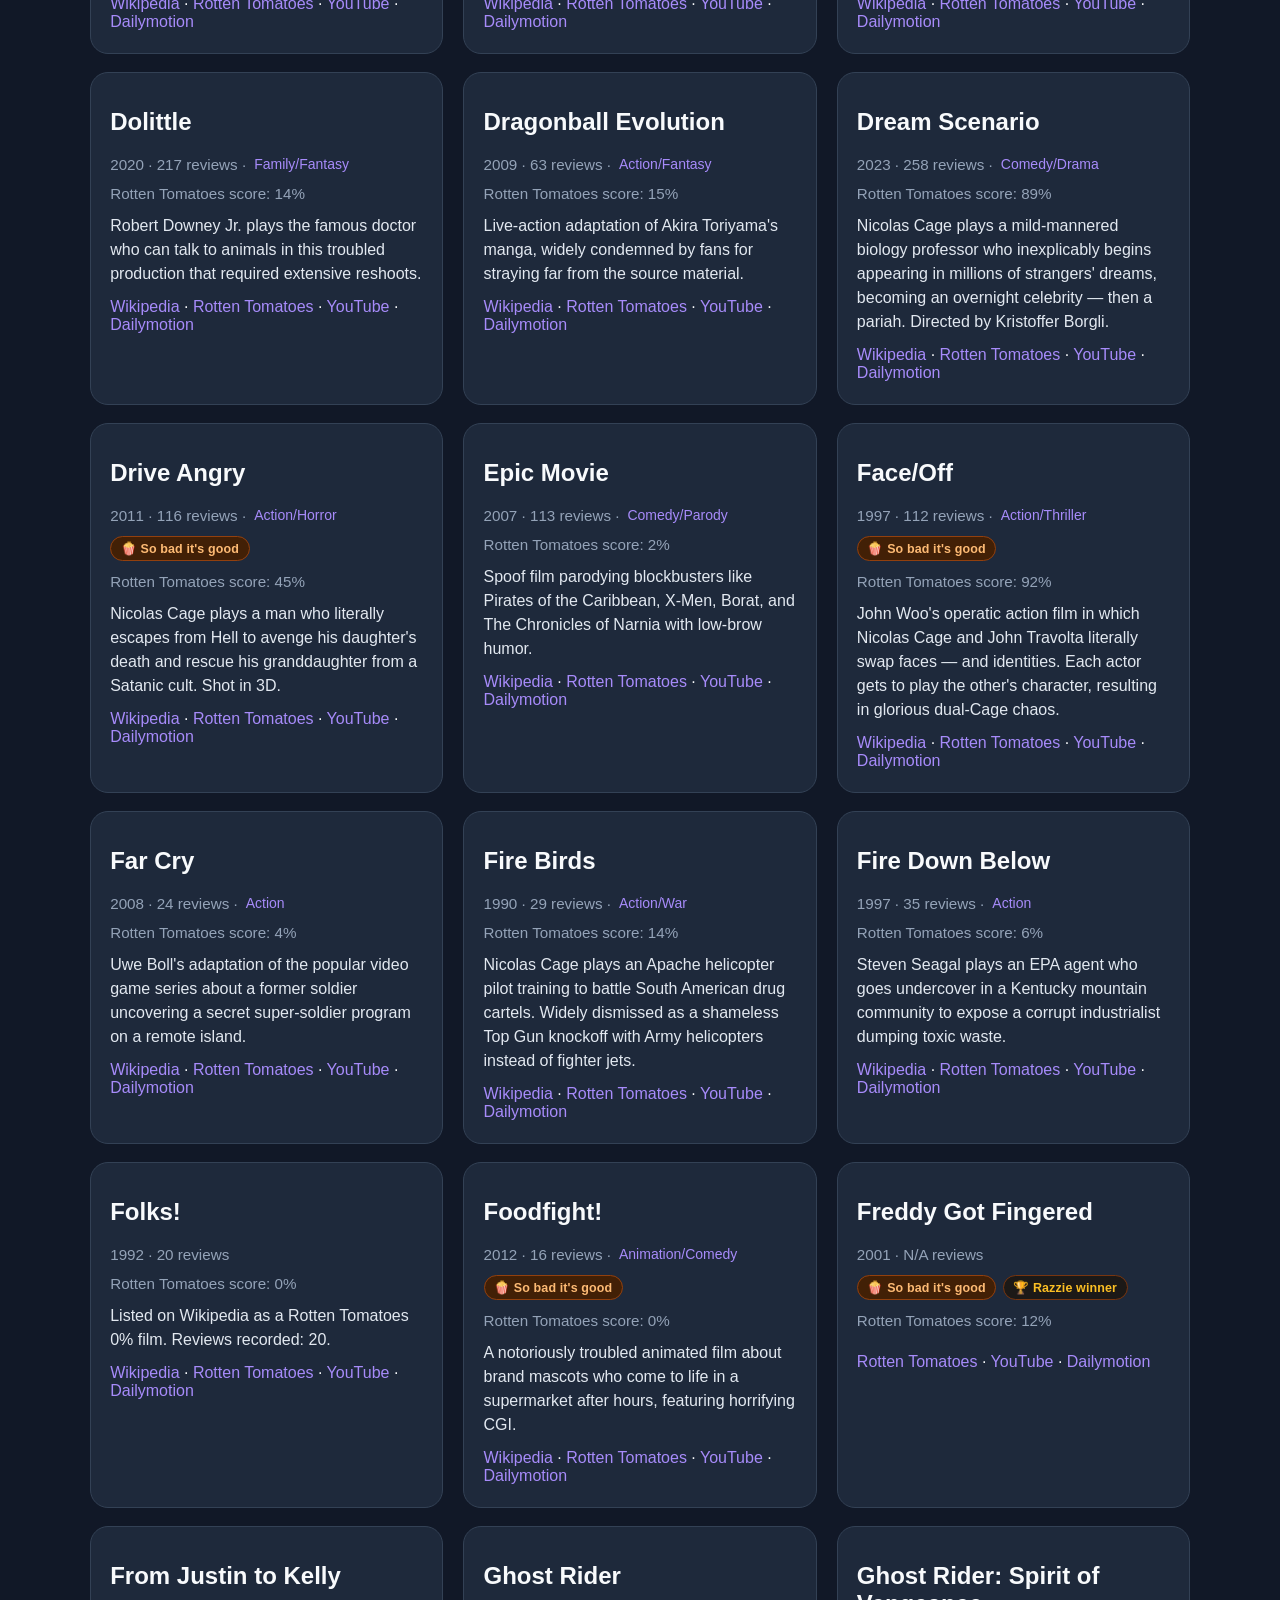
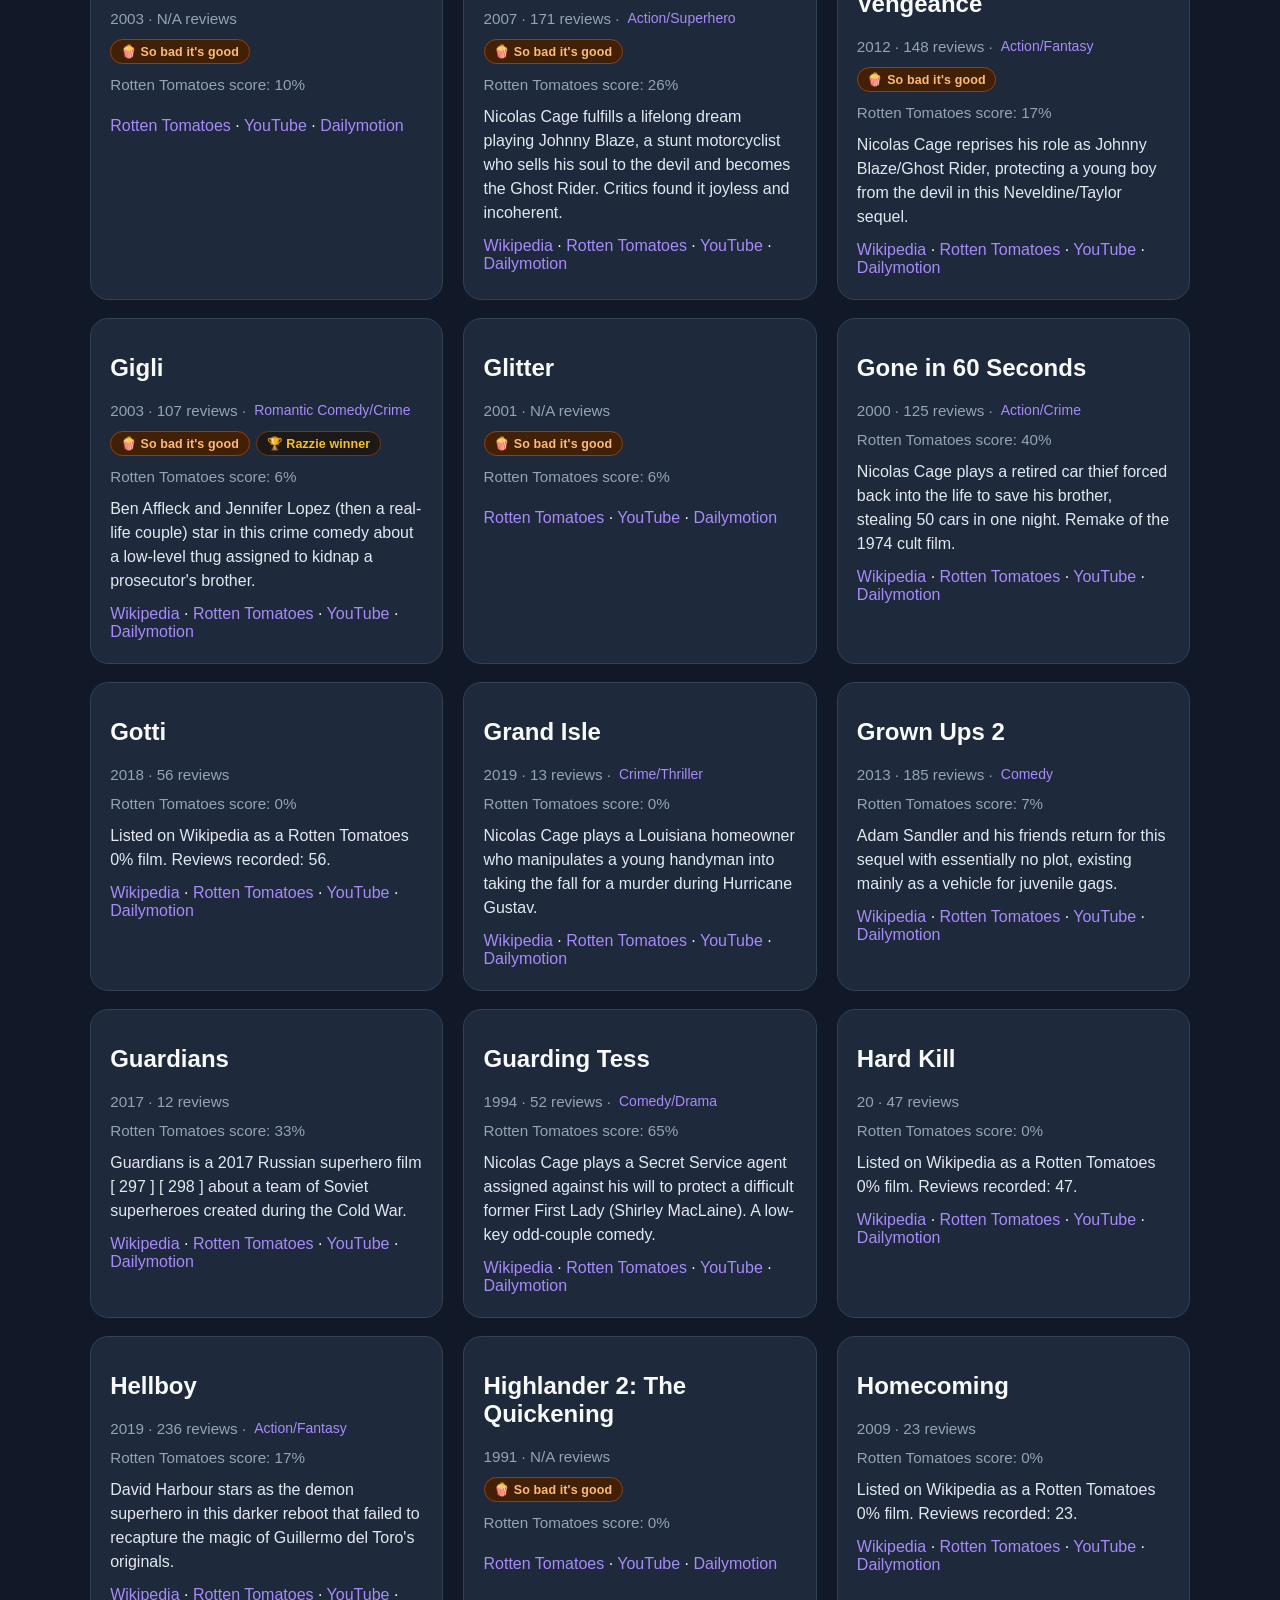
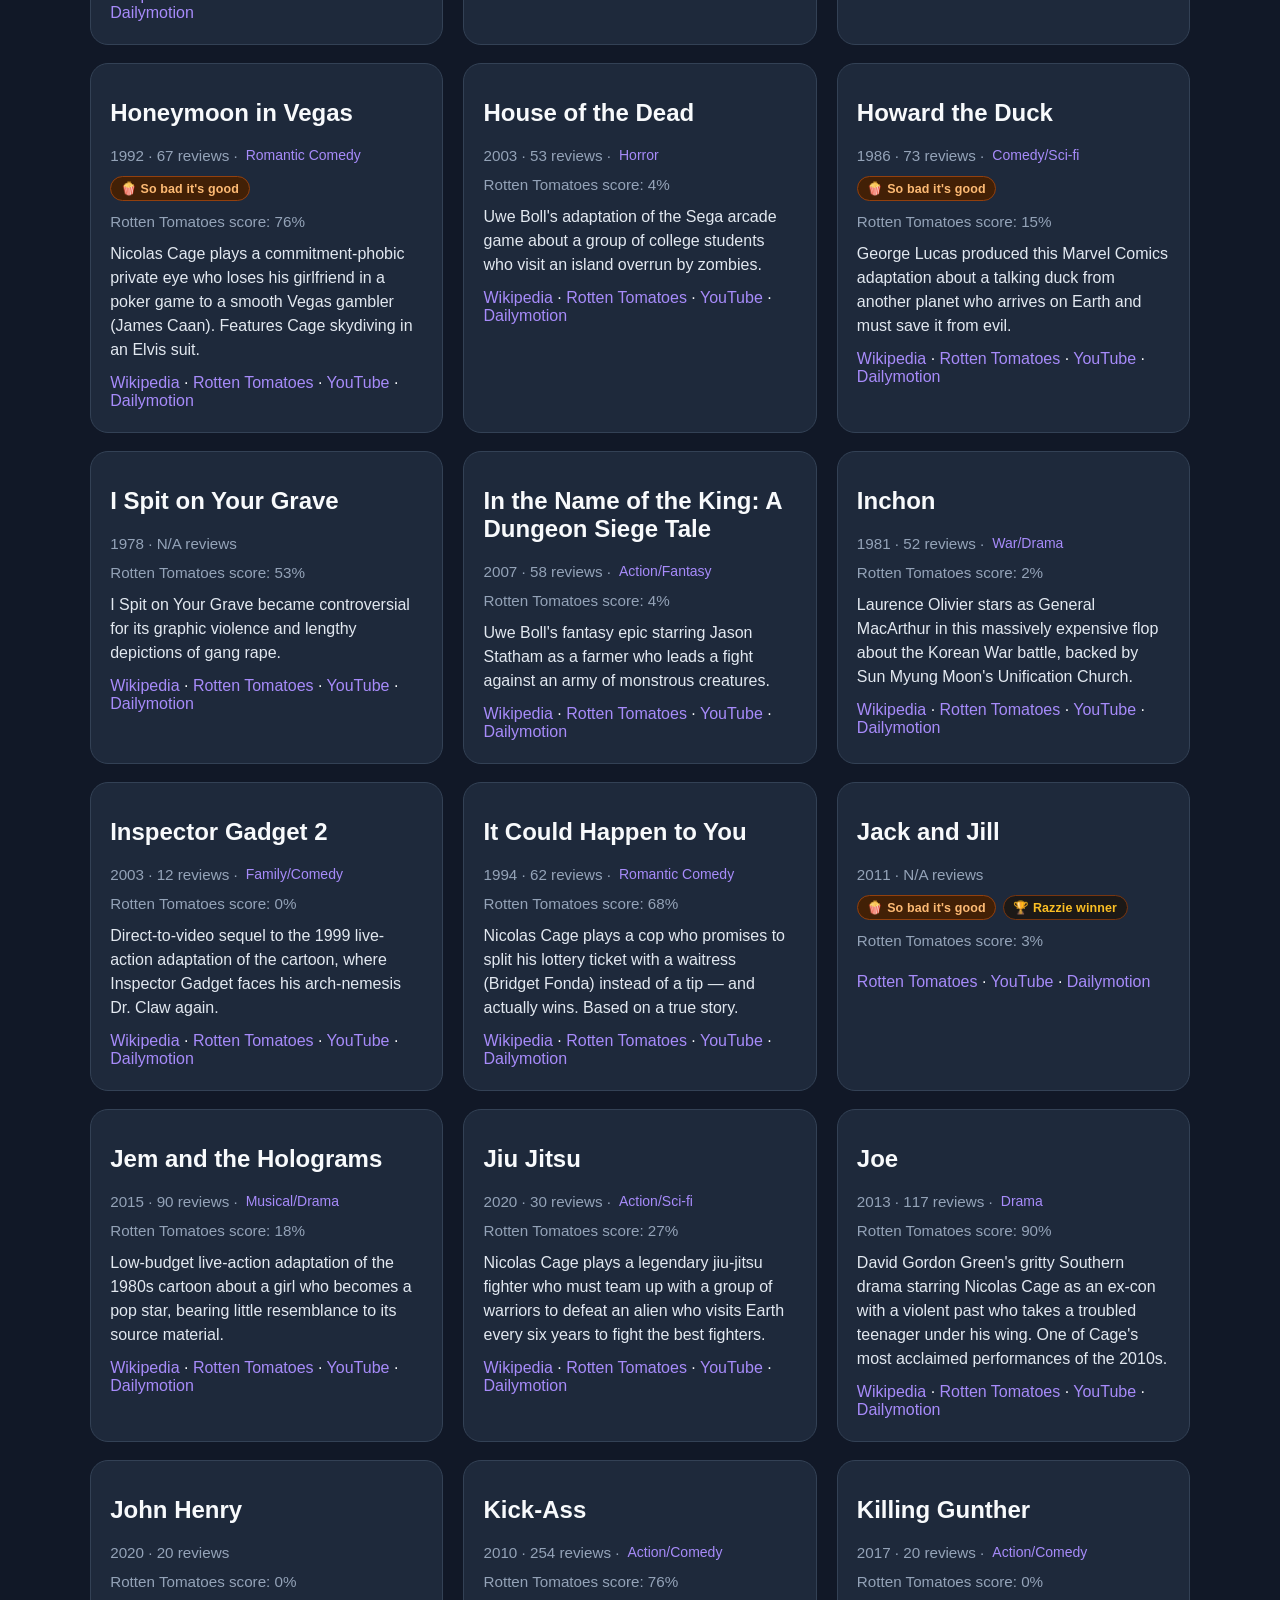
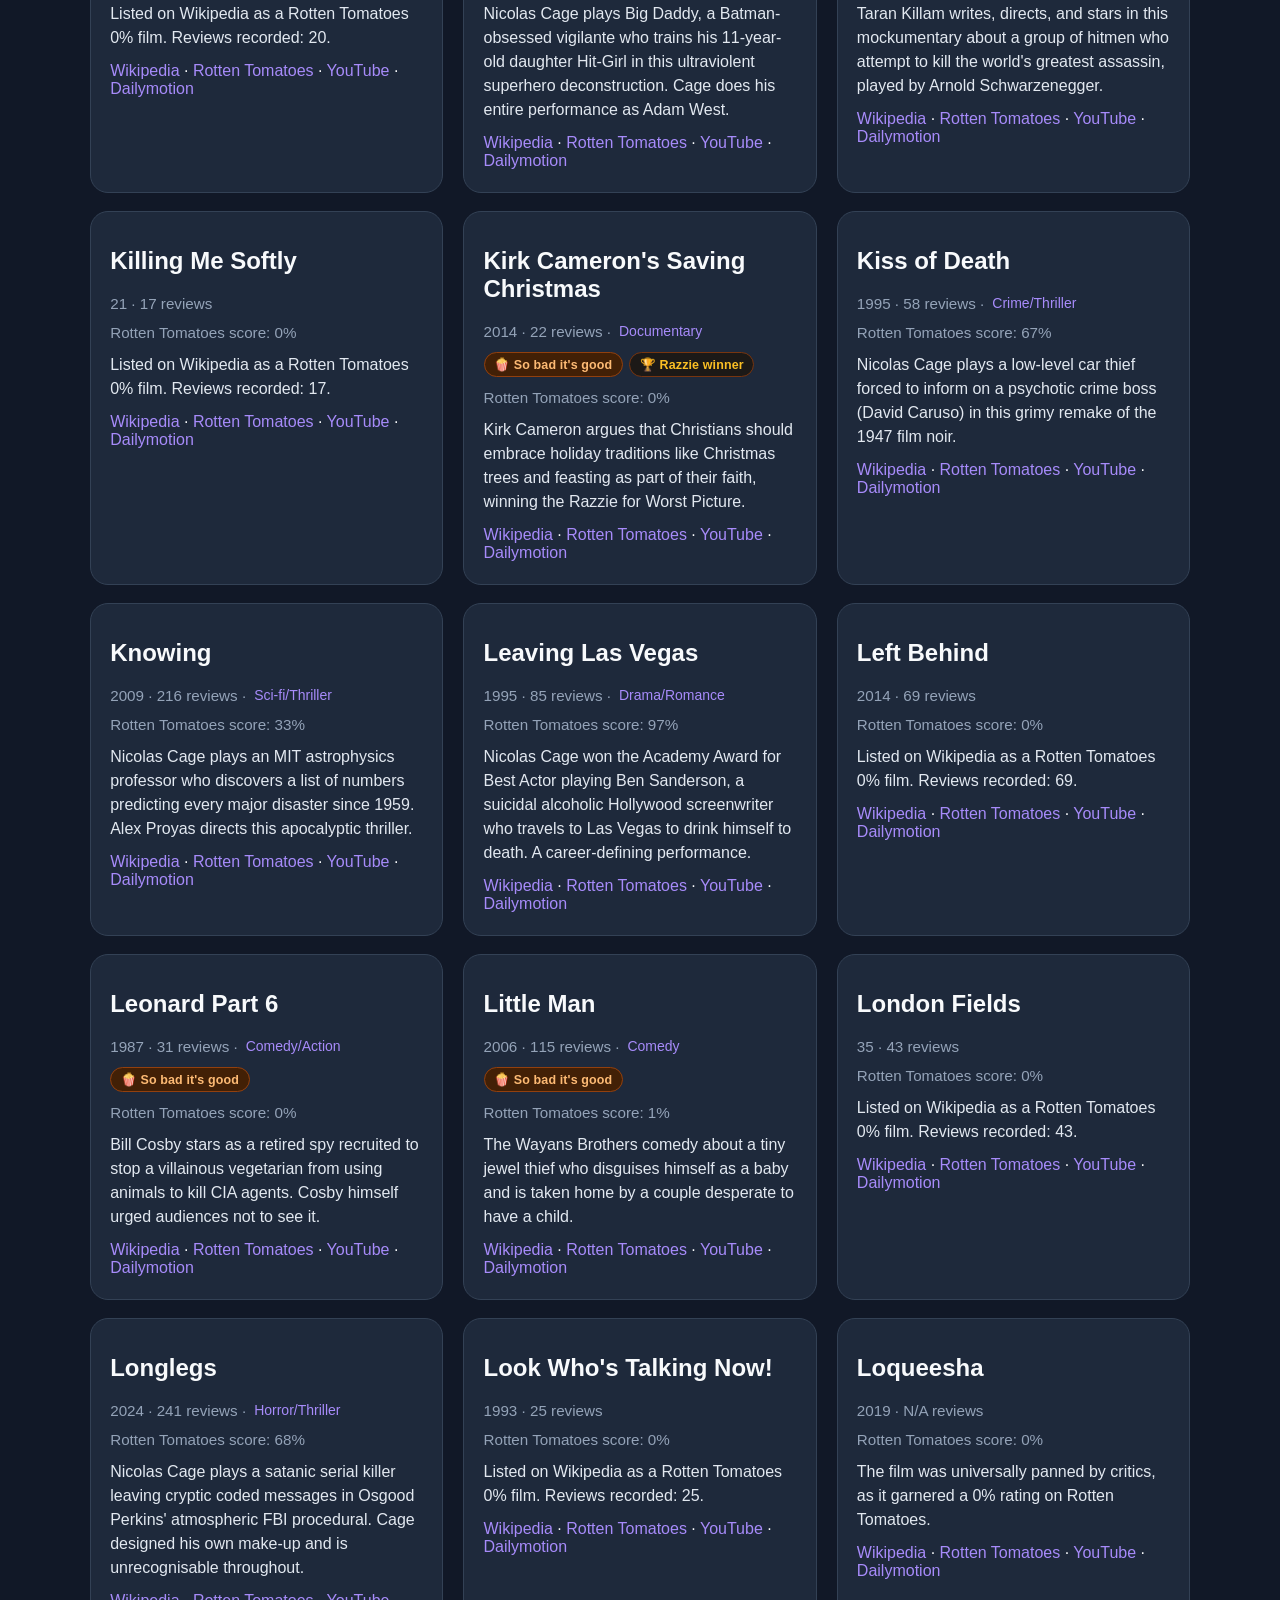
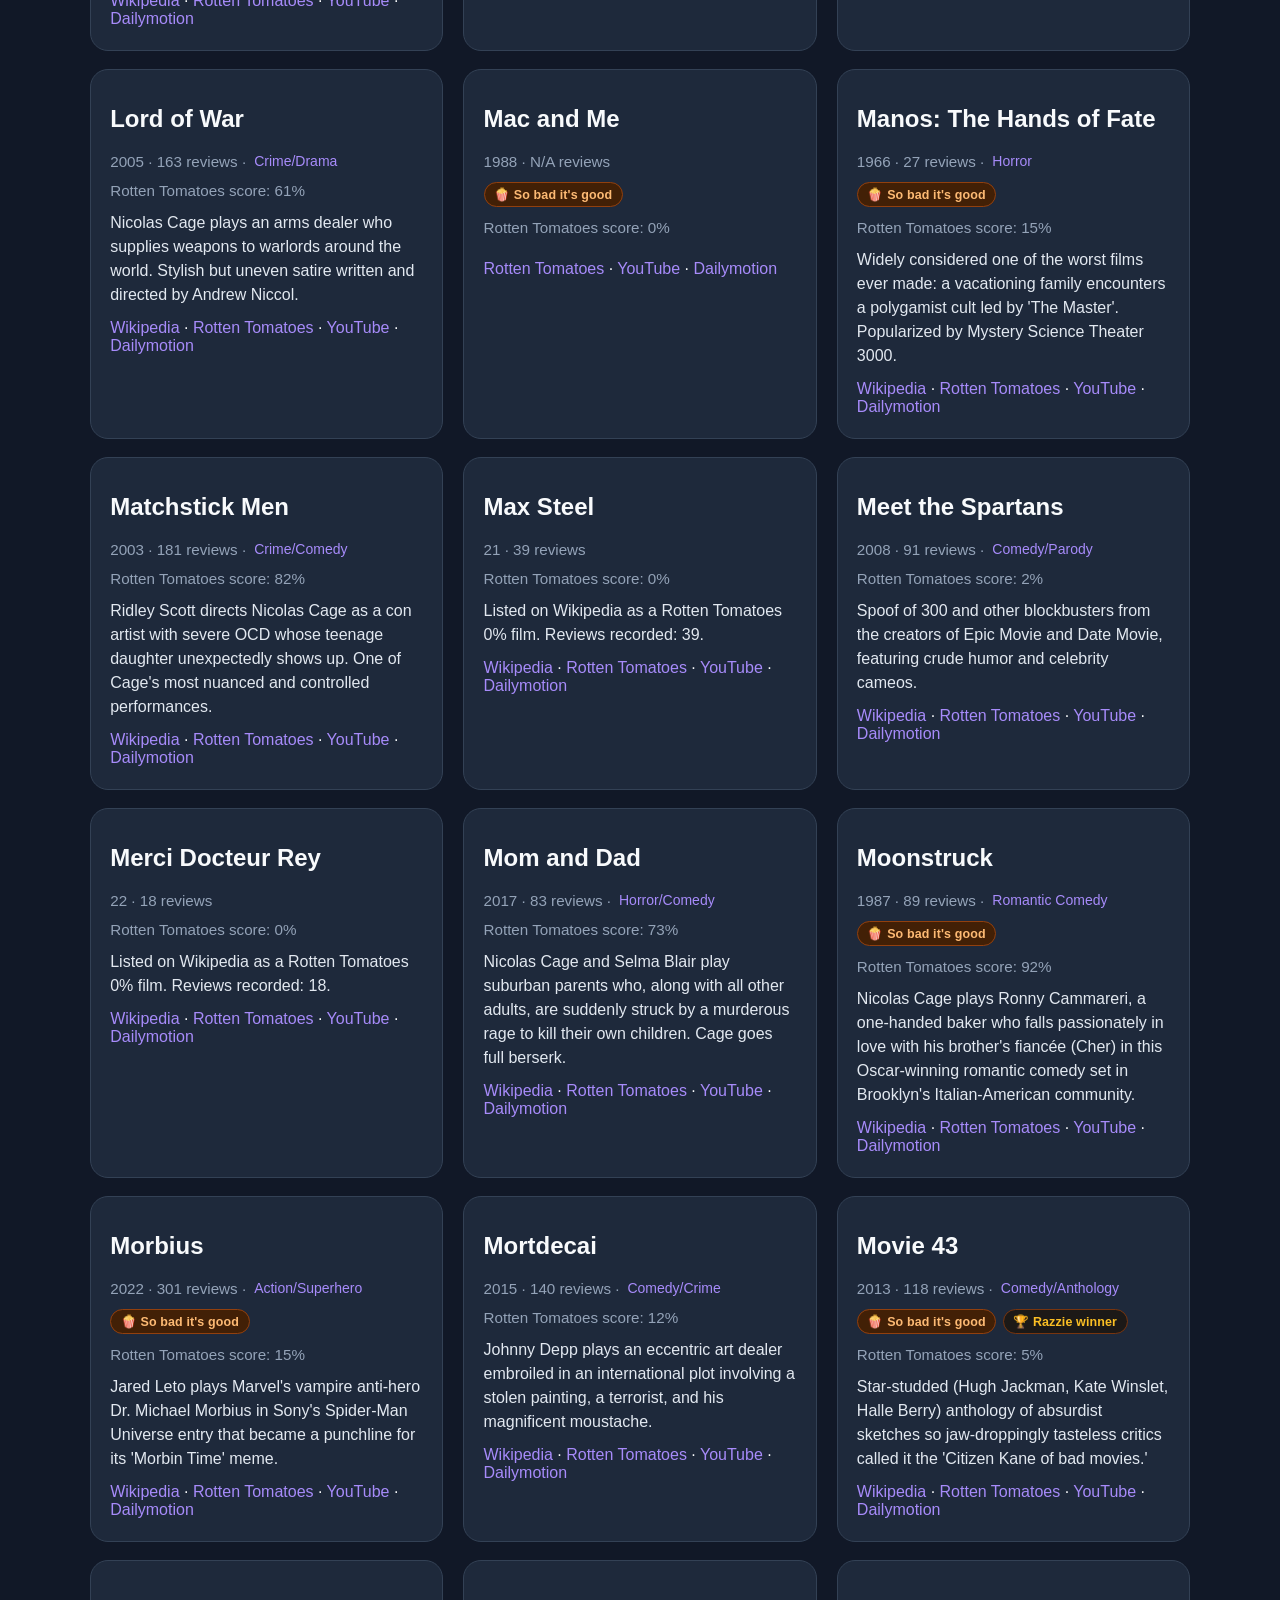
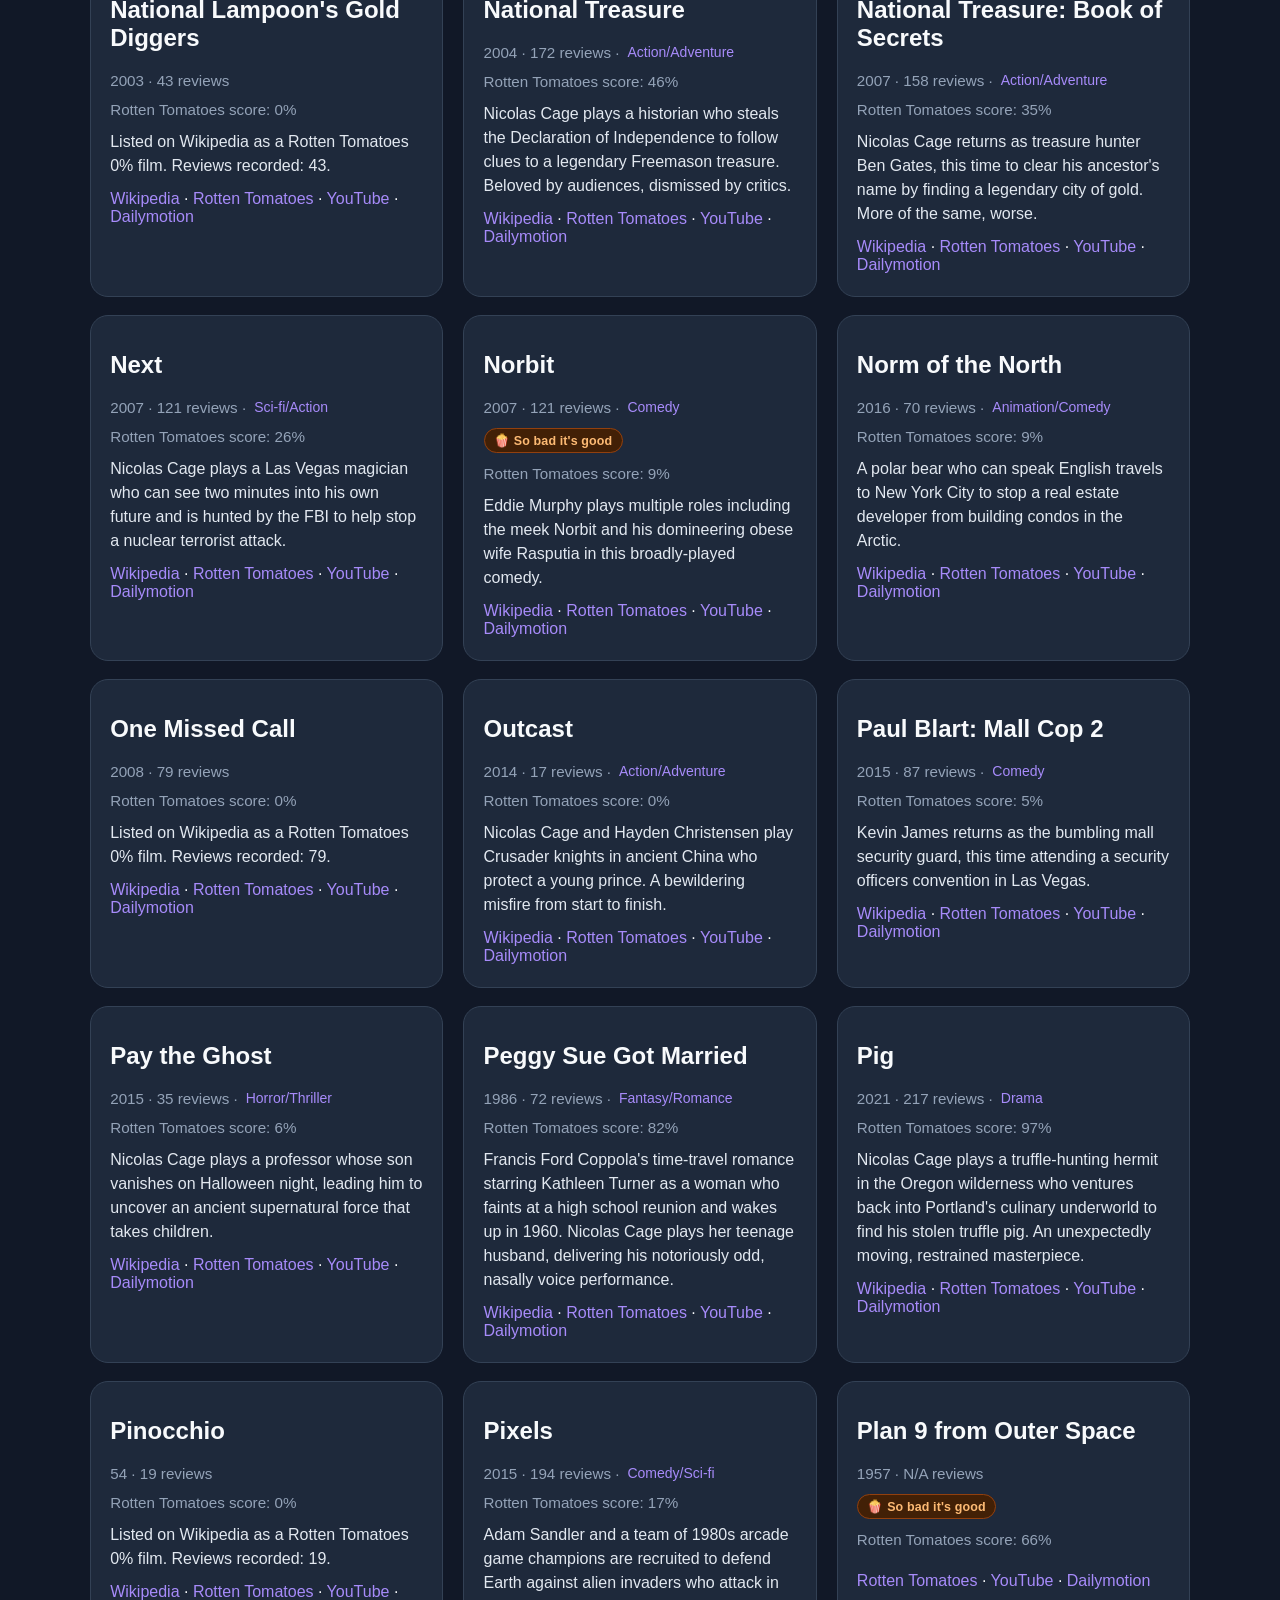
==== commit 7ab5eb8d: "Add so-bad-its-good and razzie-winner tags to films Data: - Tag 49 films in curated_films.json: 49 s" ====
--- a/docs/index.html
+++ b/docs/index.html
@@ -38,6 +38,14 @@
                     <option value="">All genres</option>
                 </select>
             </label>
+            <label>
+                Tag:
+                <select id="tag-filter" name="tag">
+                    <option value="">All films</option>
+                    <option value="so-bad-its-good">🍿 So bad it's good</option>
+                    <option value="razzie-winner">🏆 Razzie winner</option>
+                </select>
+            </label>
             <label class="toggle-label">
                 <input type="checkbox" id="cage-filter" />
                 <span>Nicolas Cage only</span>
--- a/docs/styles.css
+++ b/docs/styles.css
@@ -84,6 +84,33 @@
     font-size: 0.875rem;
 }
 
+.tag-badges {
+    display: flex;
+    flex-wrap: wrap;
+    gap: 0.4rem;
+}
+
+.tag-badge {
+    display: inline-block;
+    padding: 0.25rem 0.6rem;
+    border-radius: 999px;
+    font-size: 0.78rem;
+    font-weight: 600;
+    letter-spacing: 0.01em;
+}
+
+.tag-so-bad-its-good {
+    background: #422006;
+    color: #fdba74;
+    border: 1px solid #92400e;
+}
+
+.tag-razzie-winner {
+    background: #1c1917;
+    color: #fbbf24;
+    border: 1px solid #78350f;
+}
+
 .status {
     margin-bottom: 1rem;
     padding: 1rem;
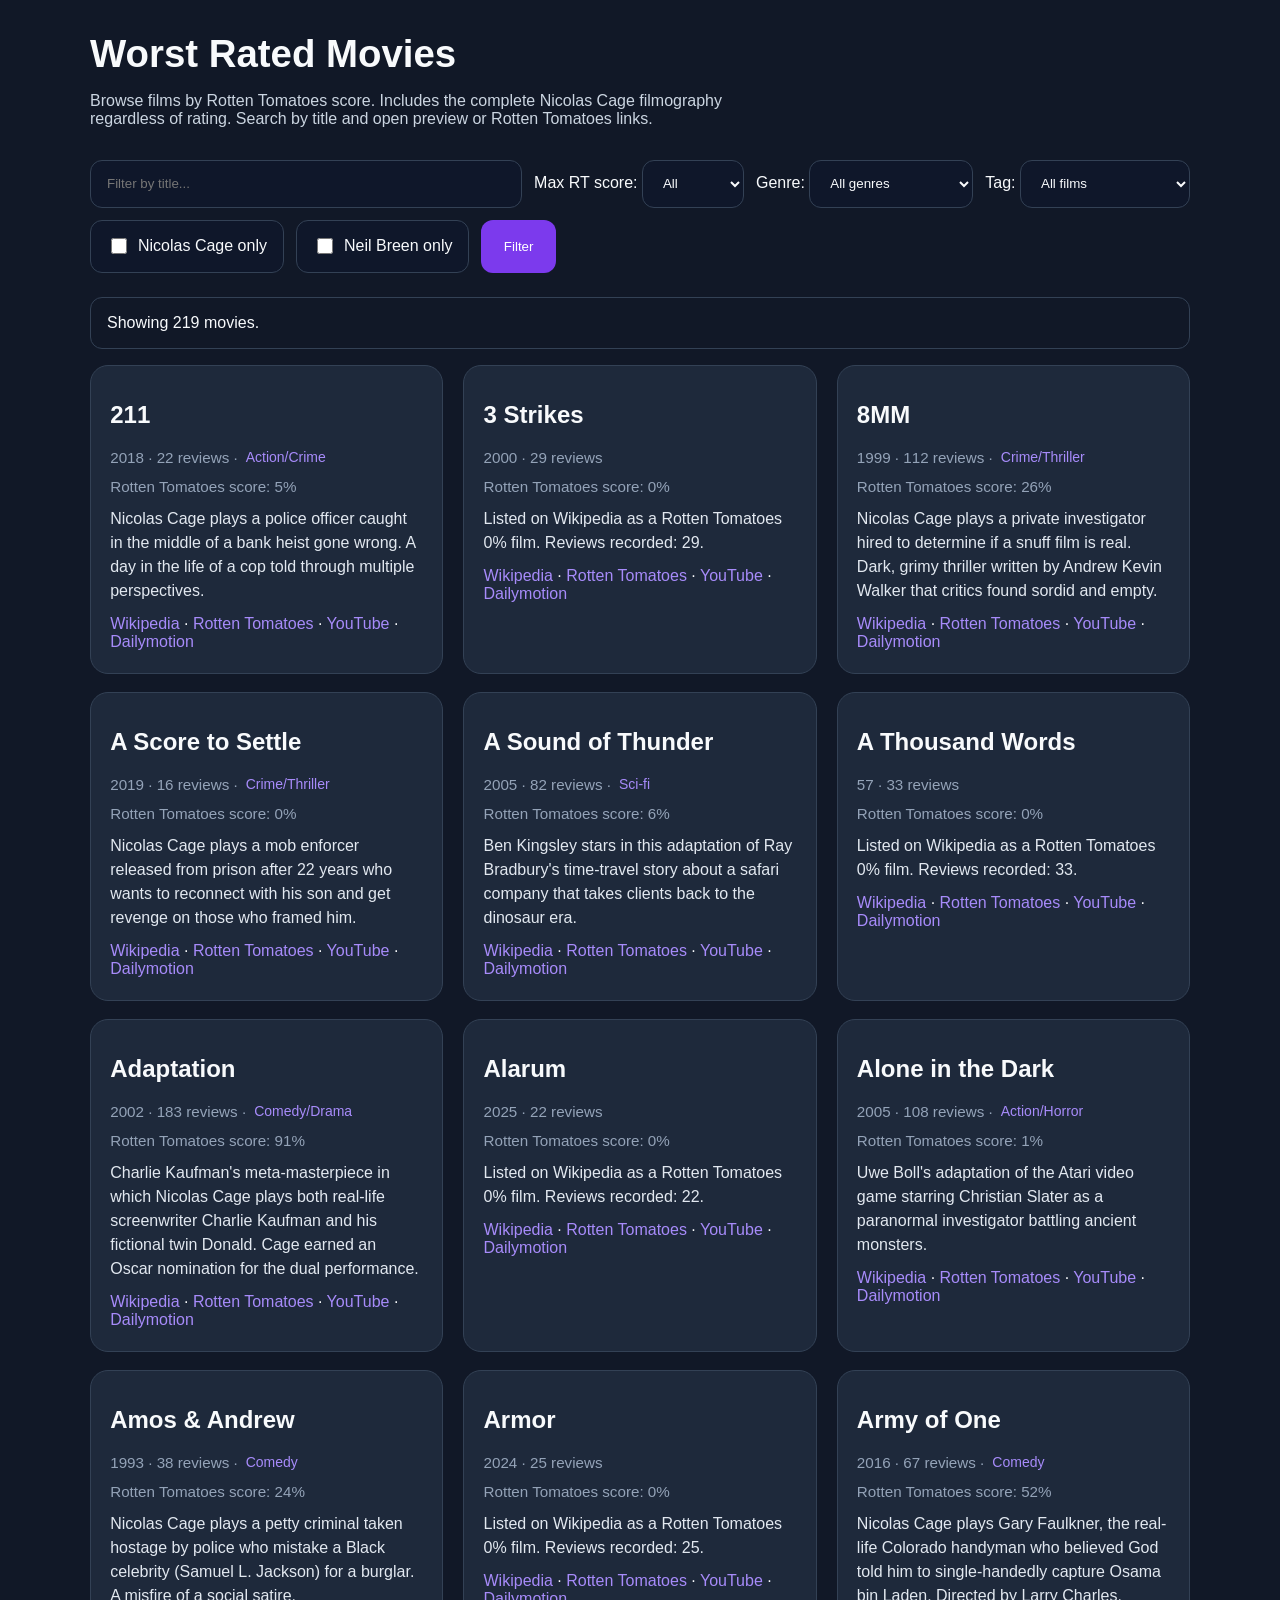
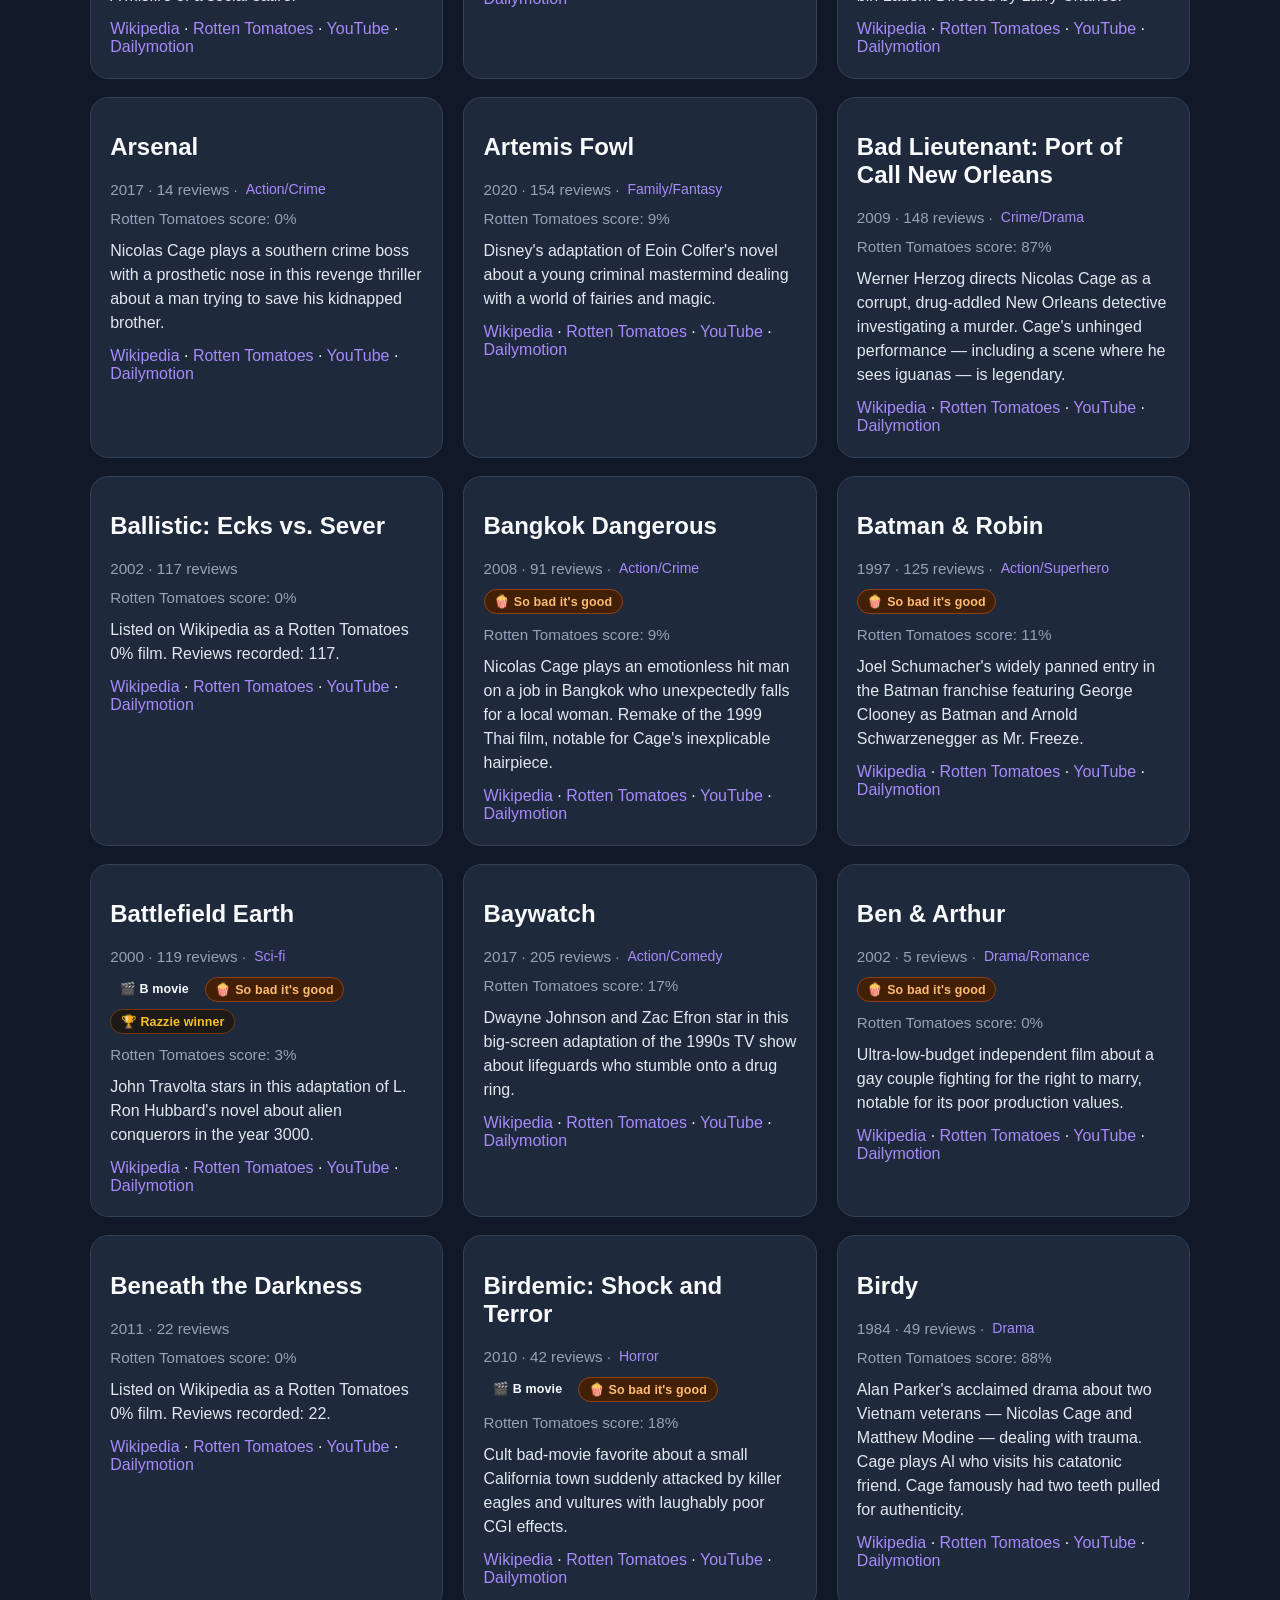
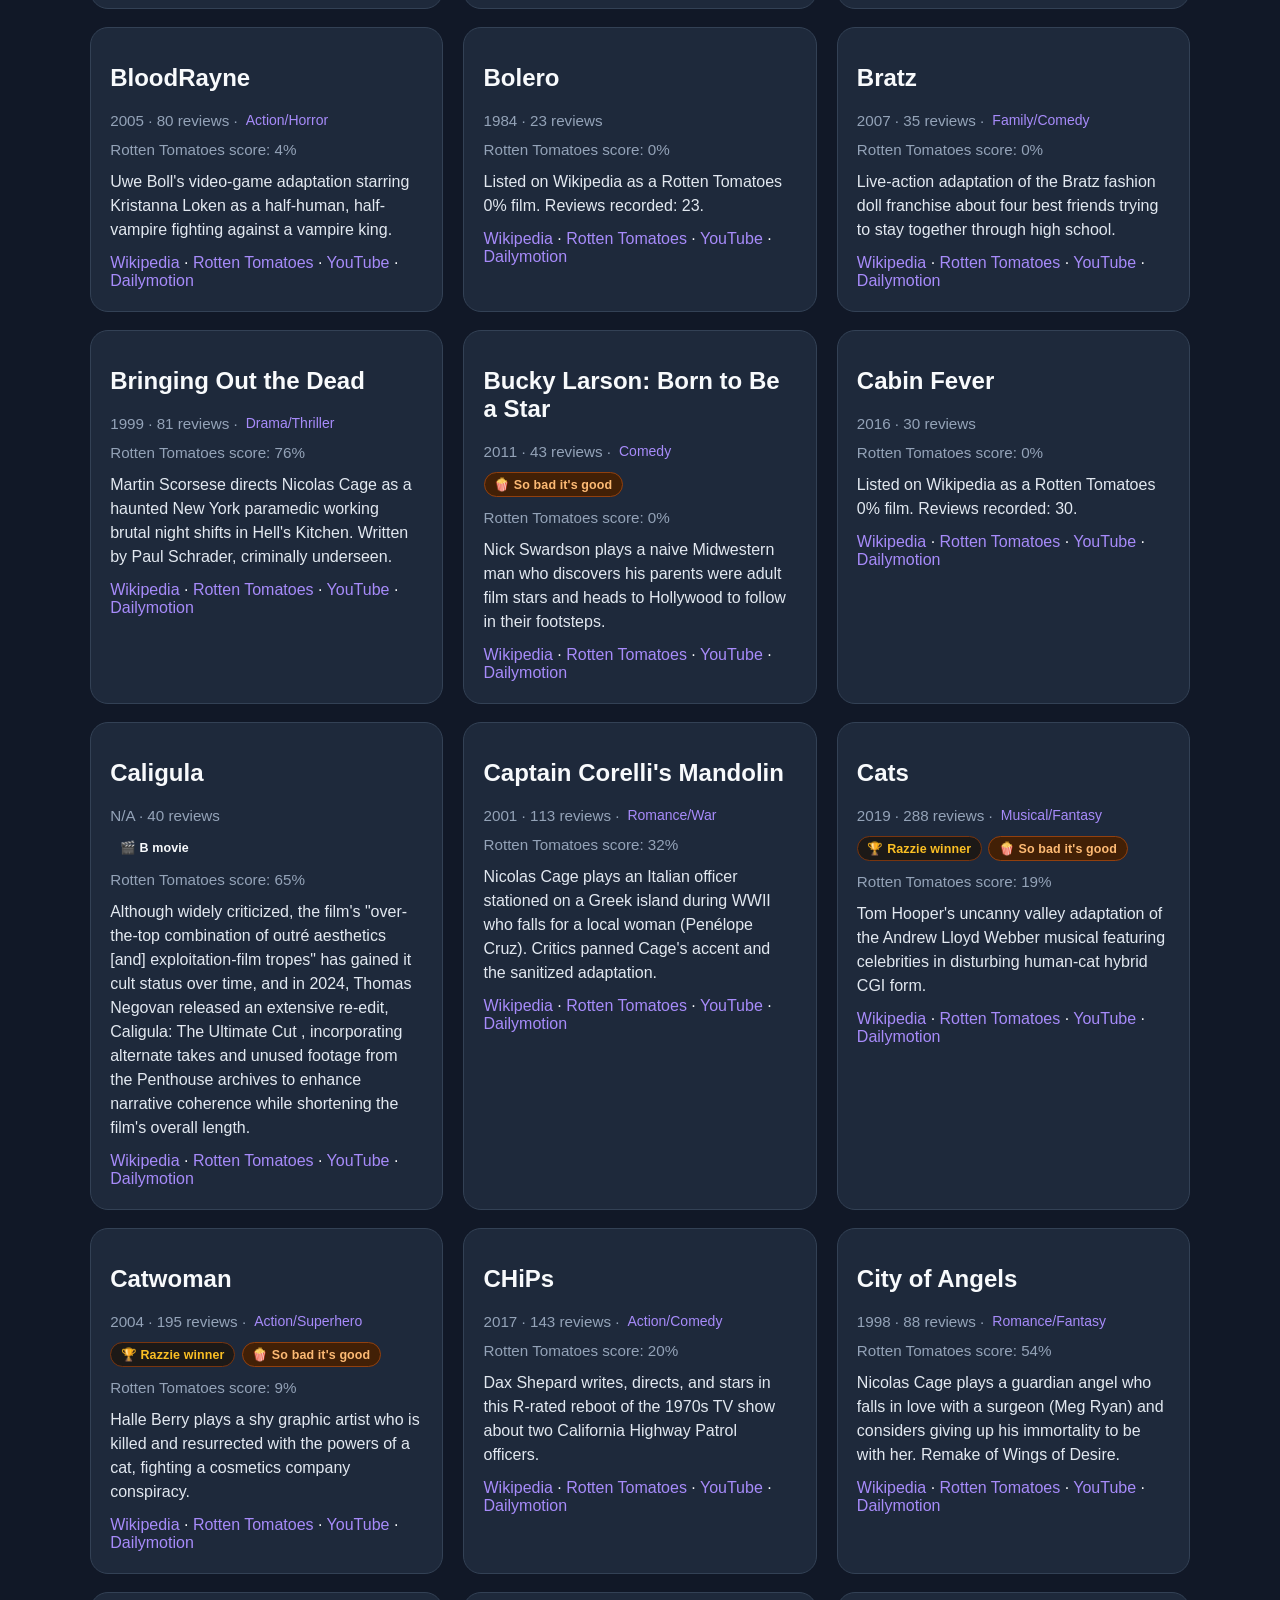
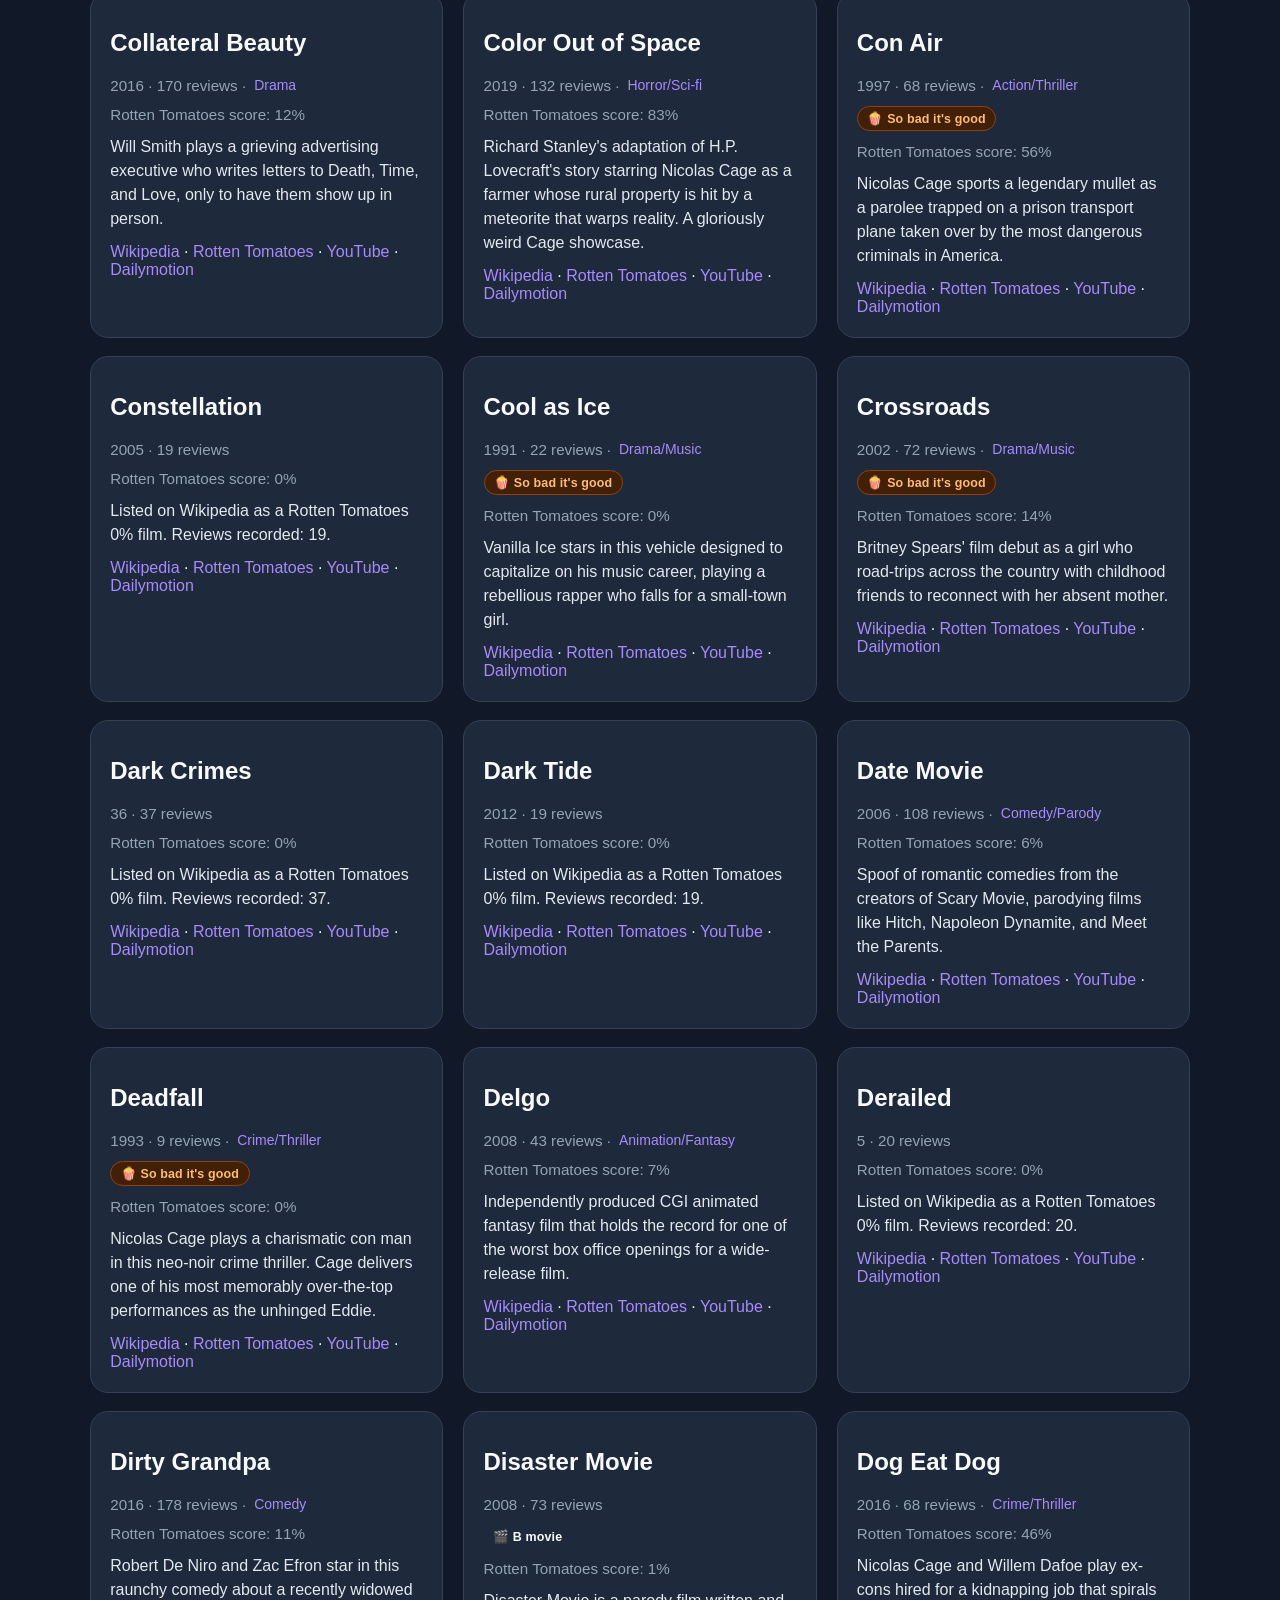
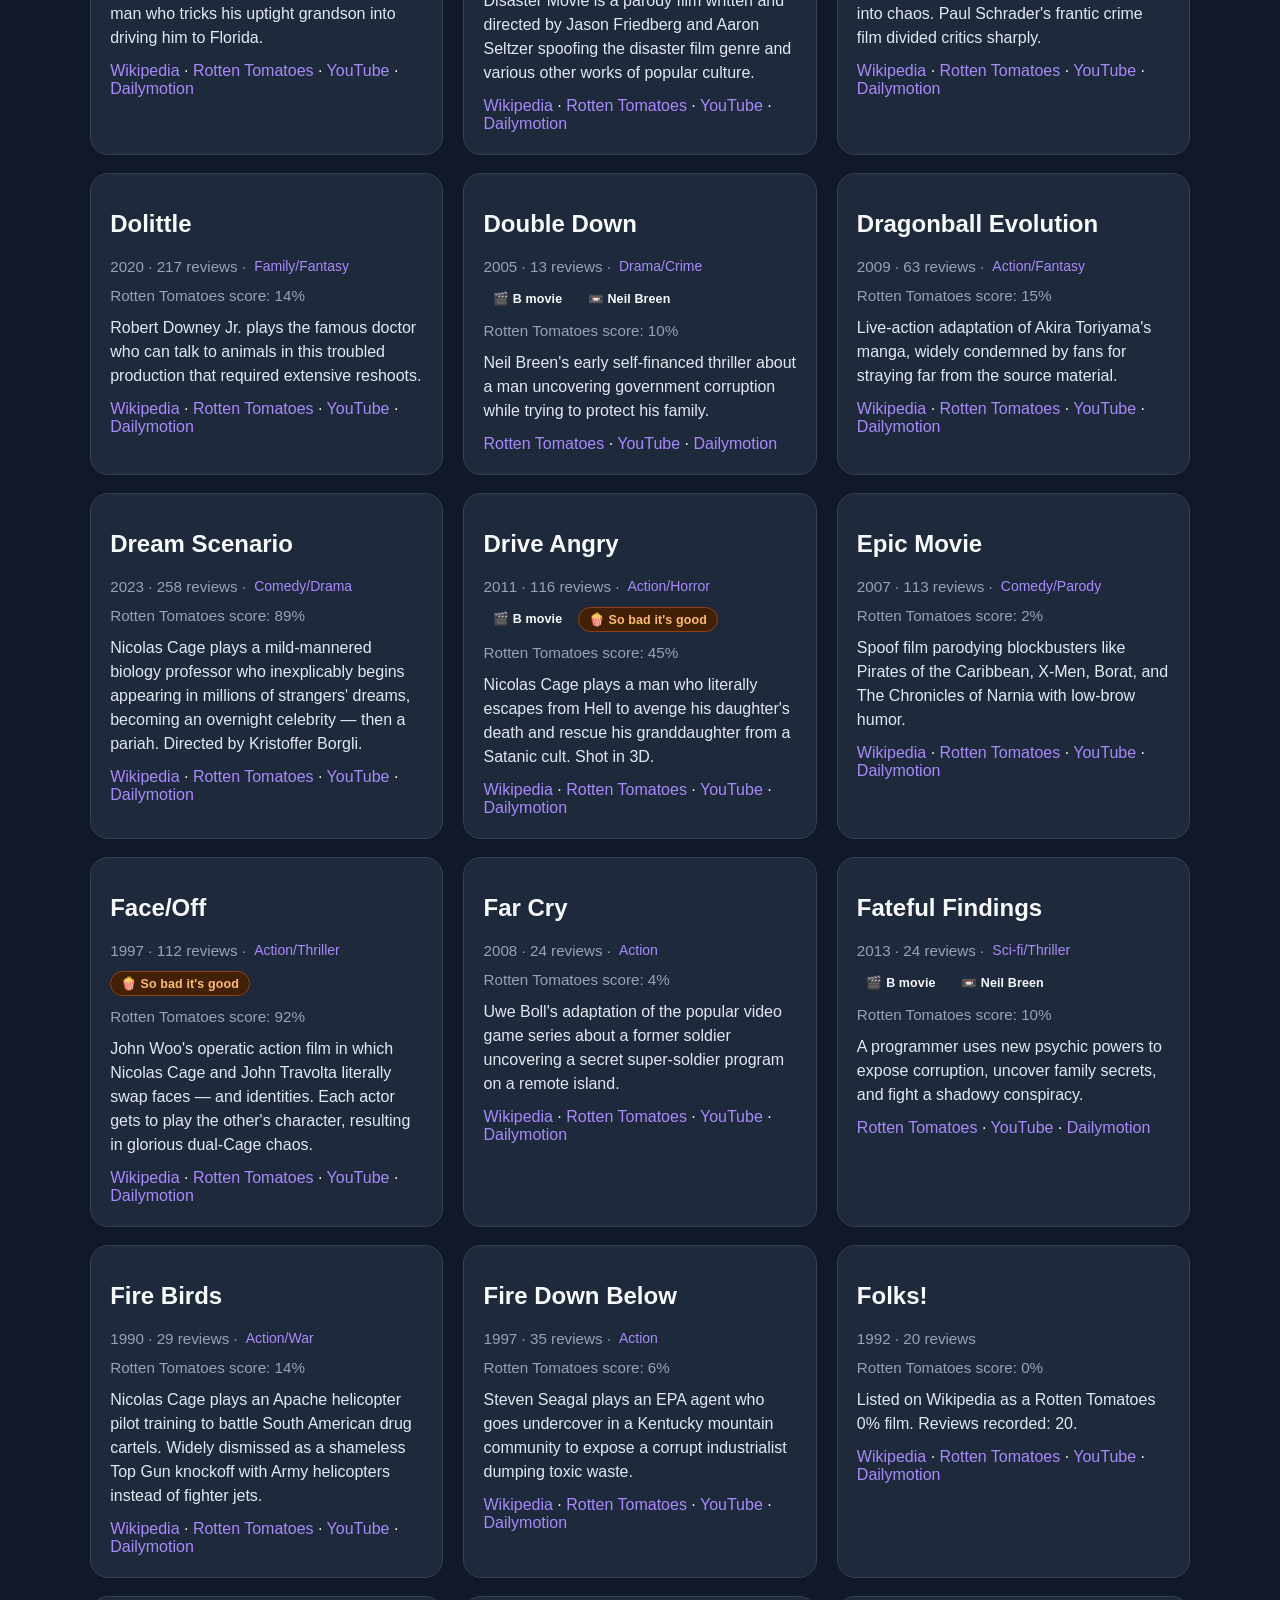
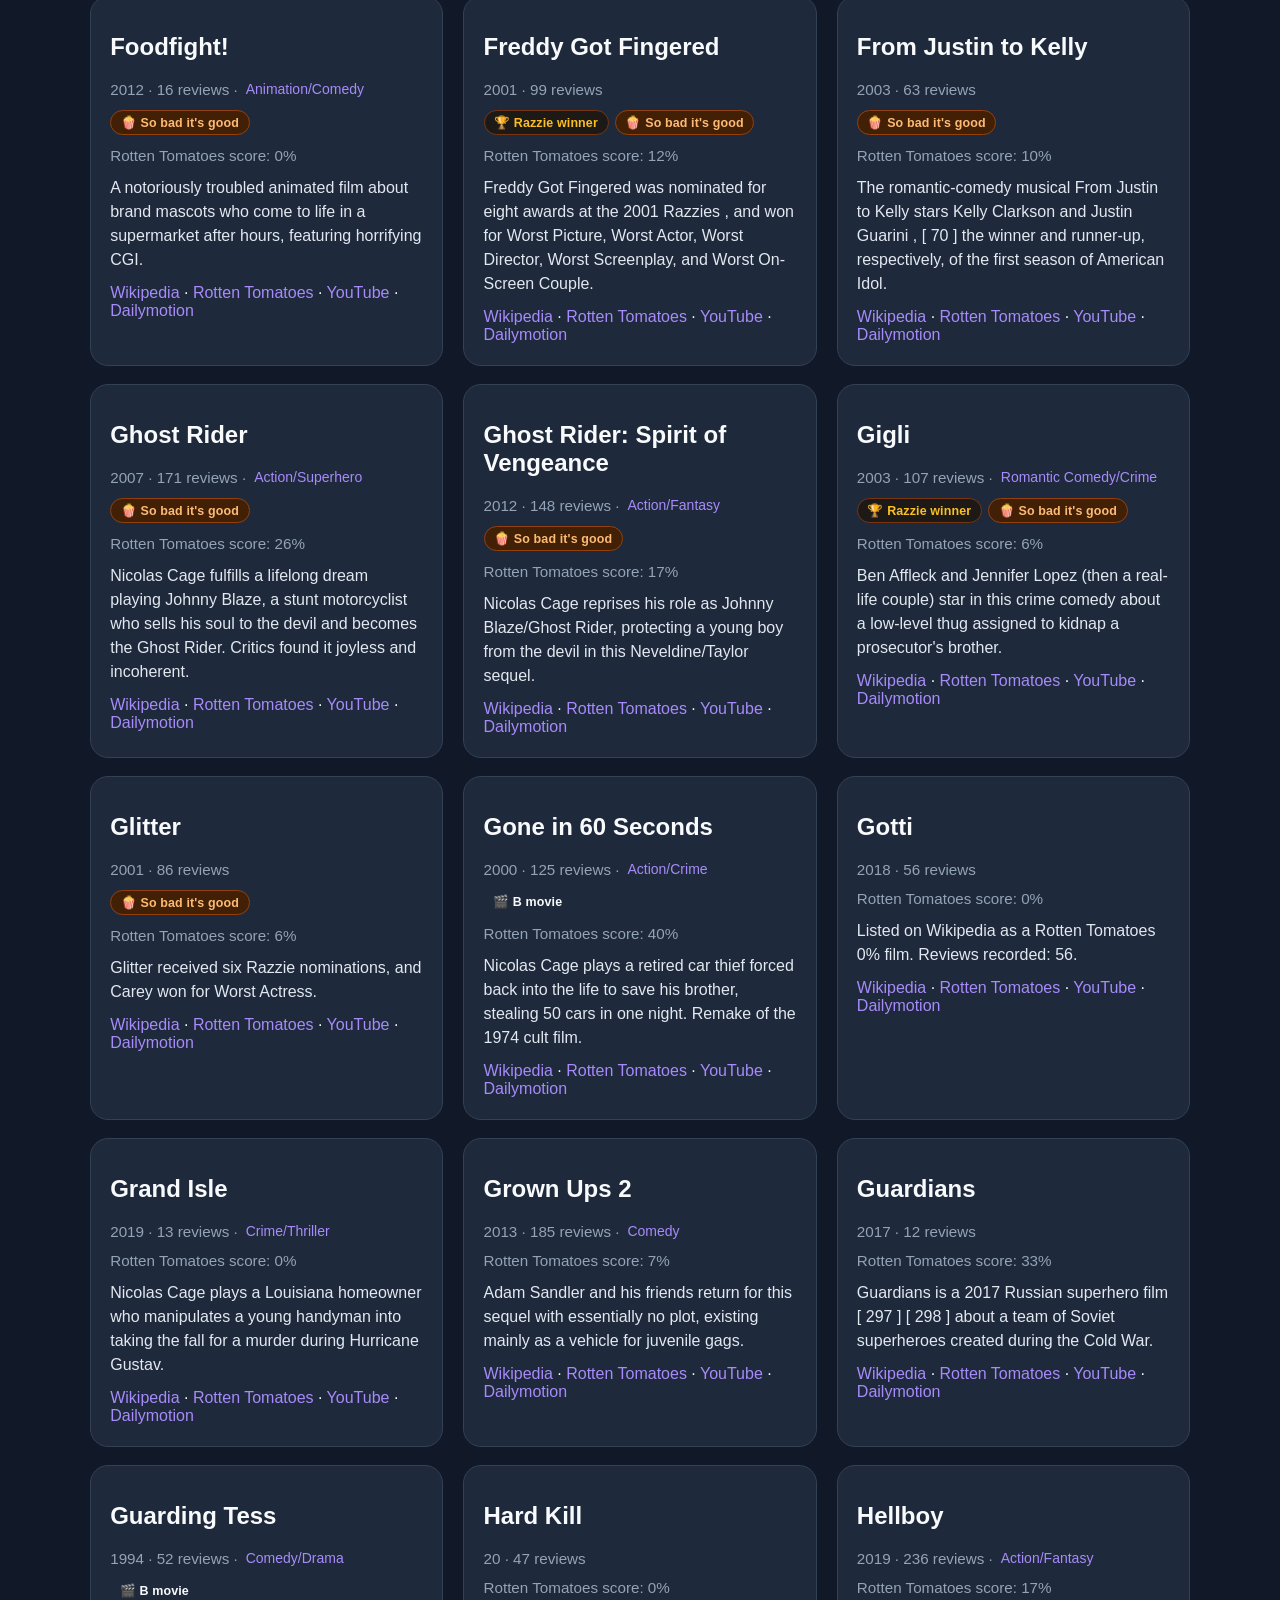
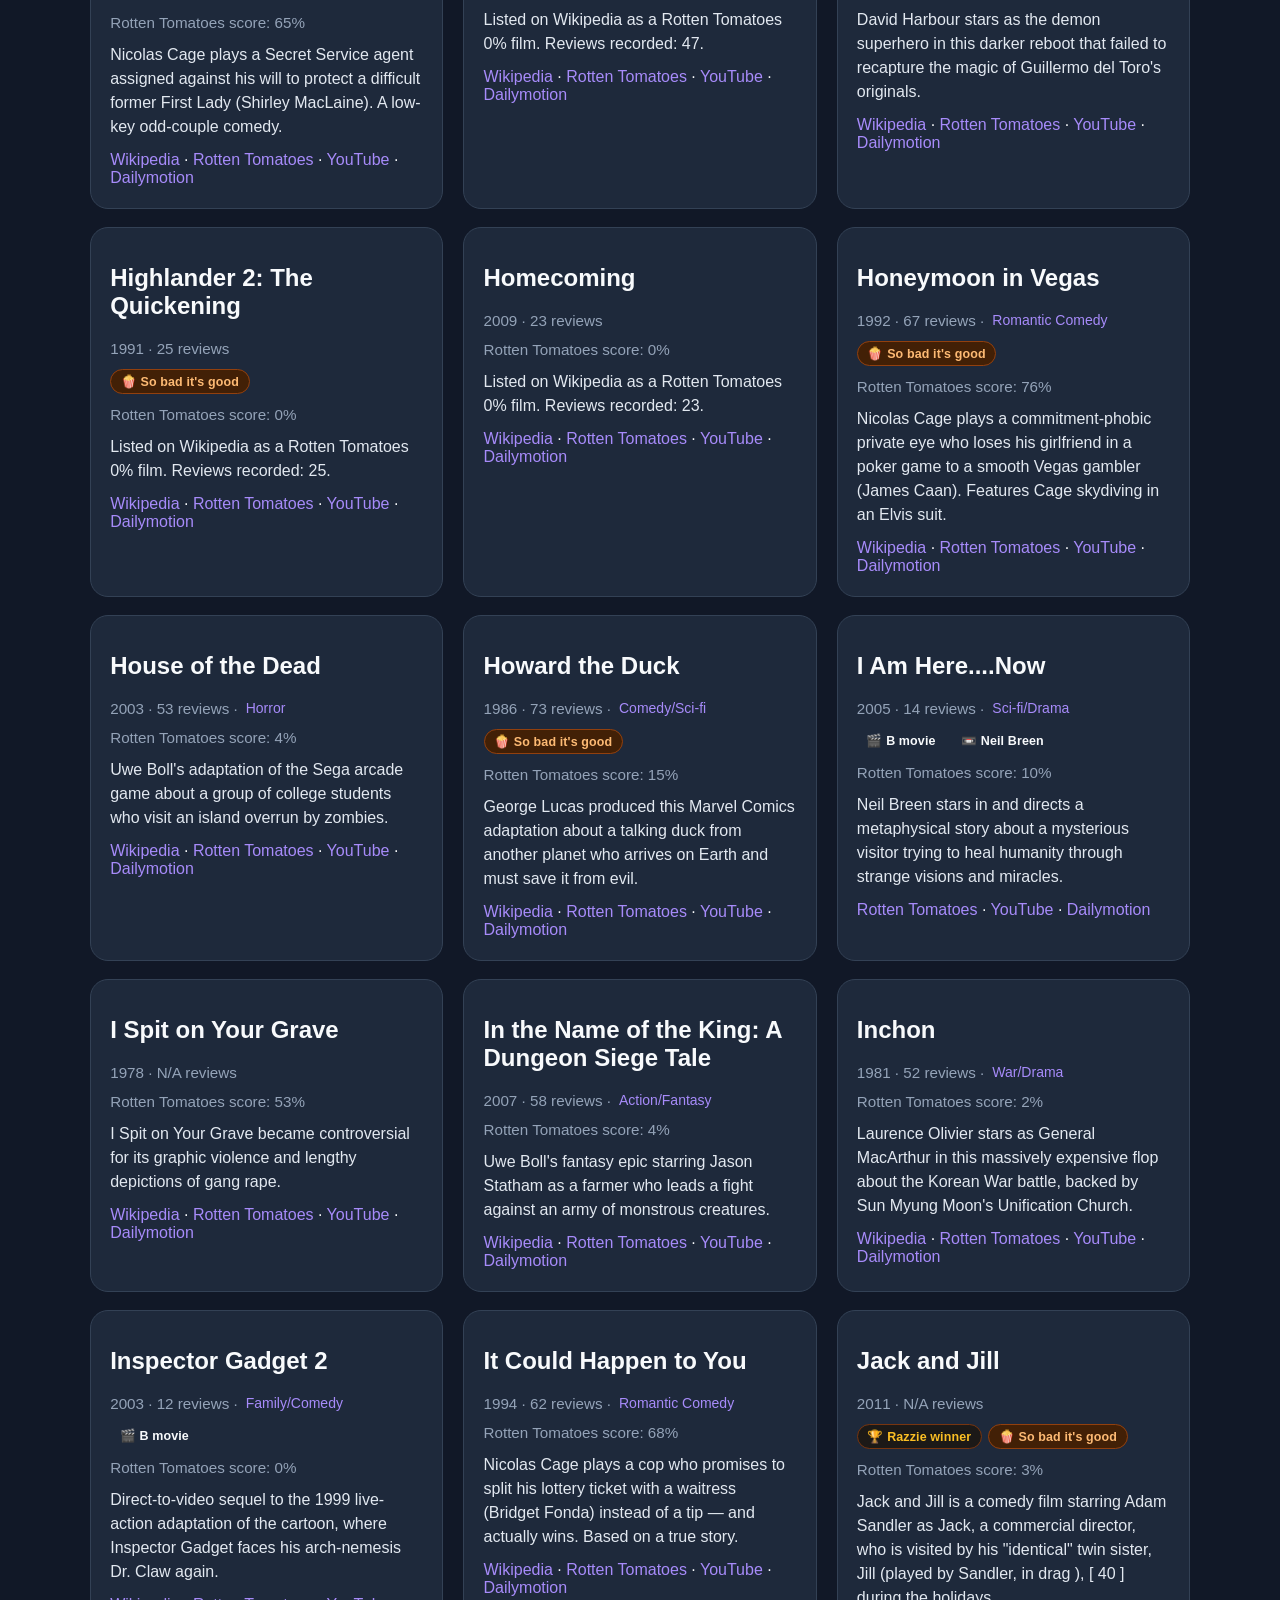
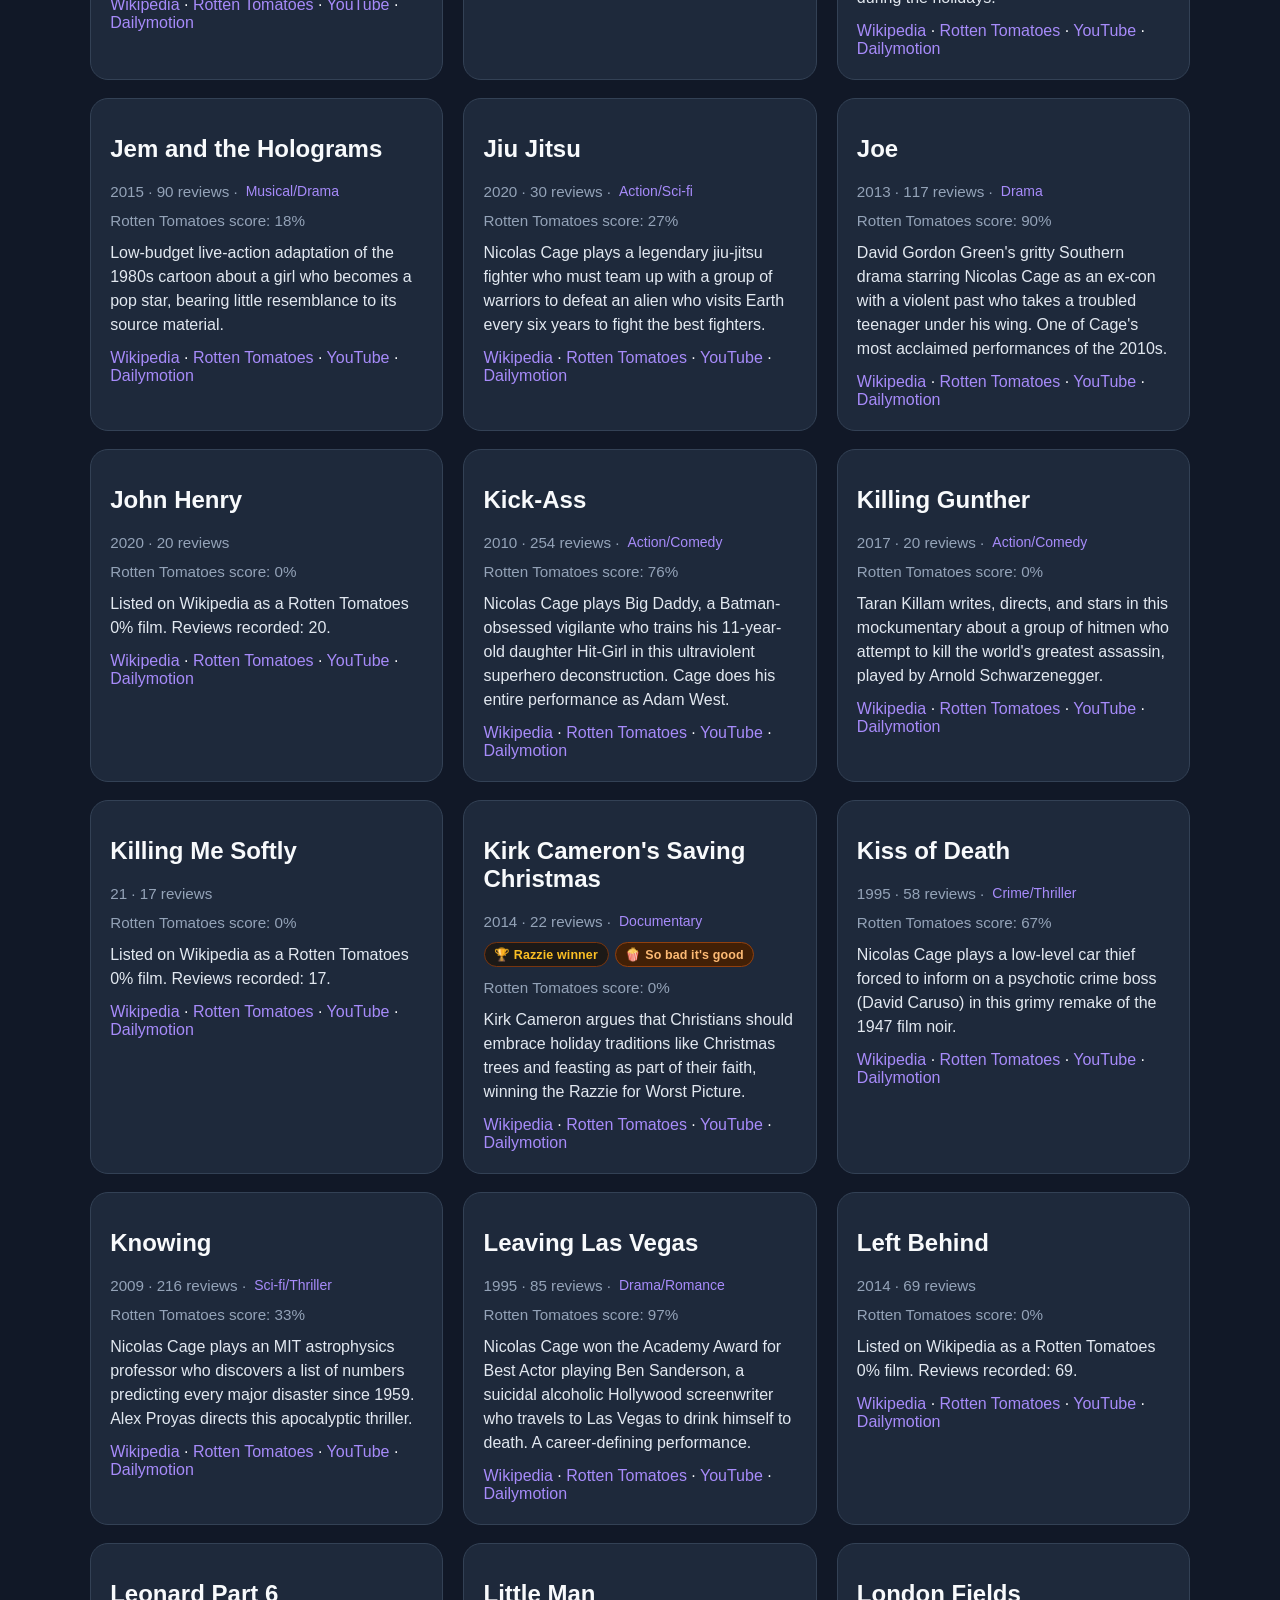
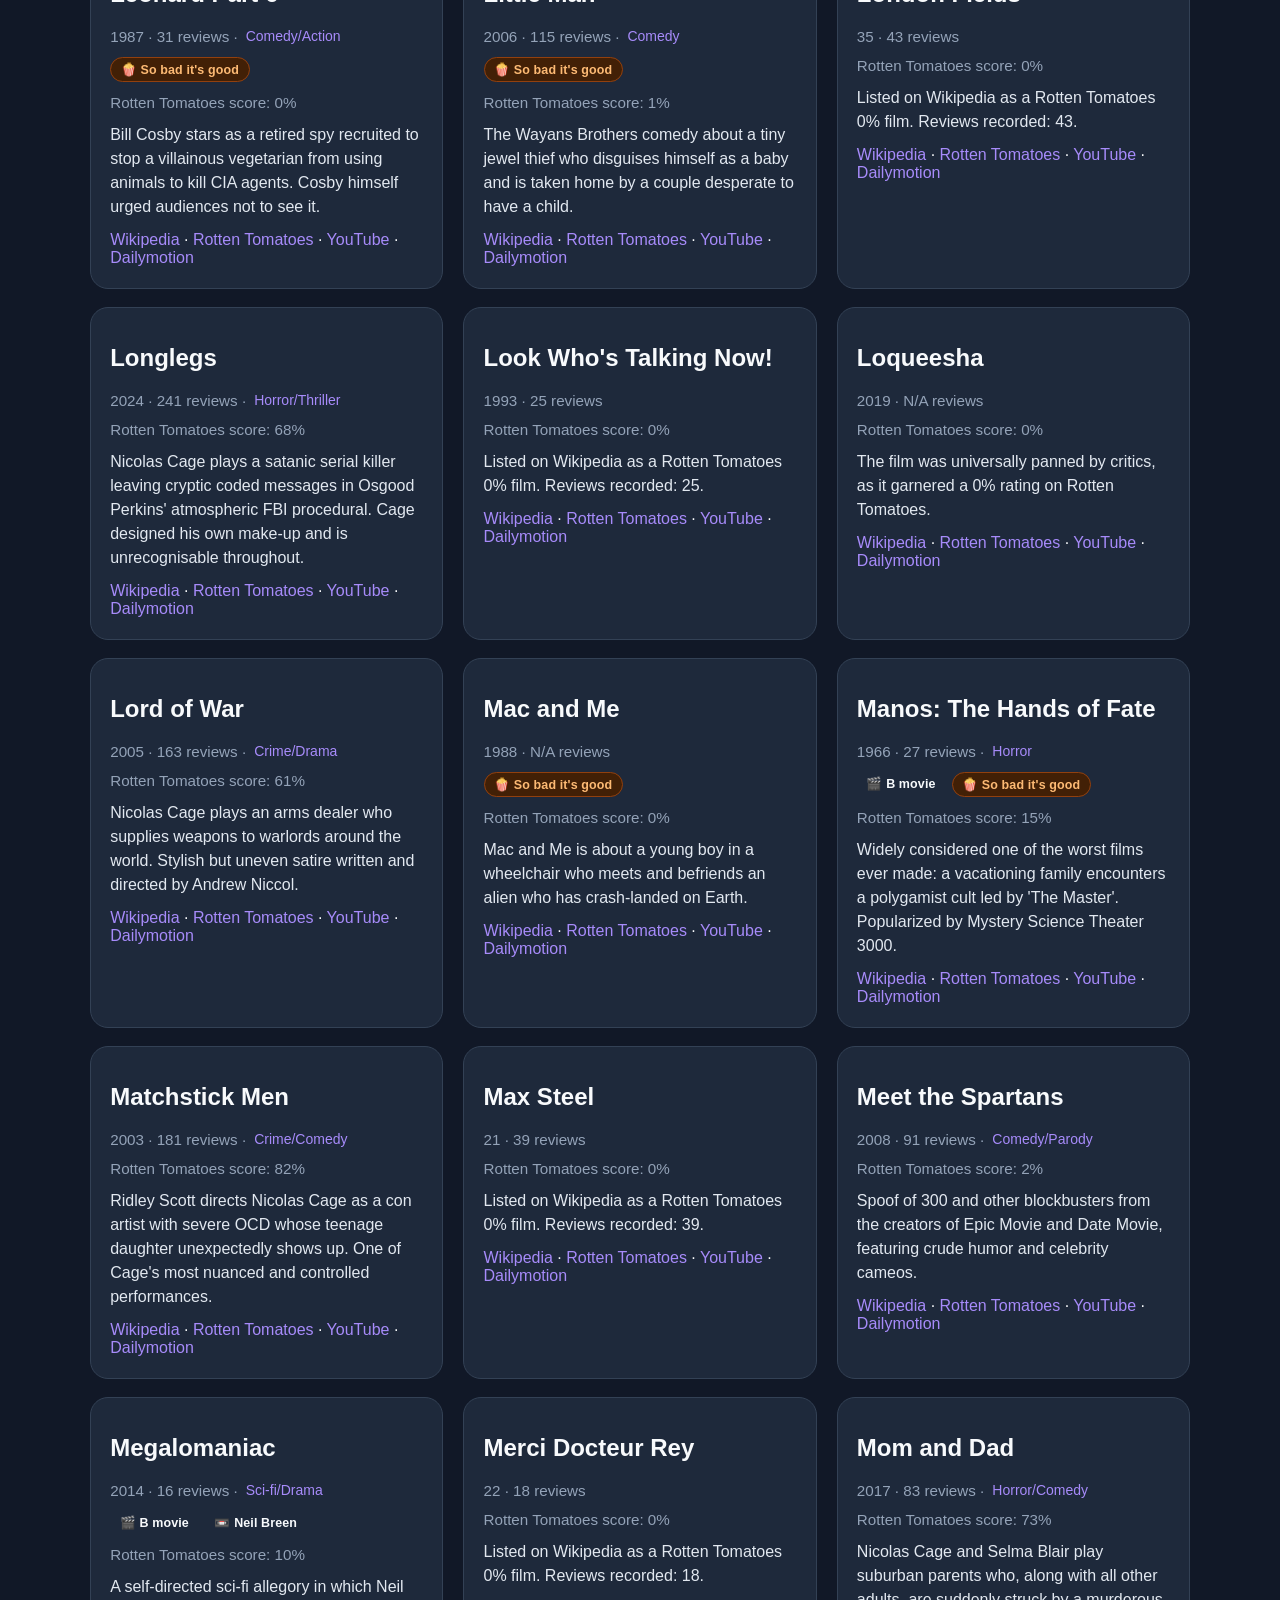
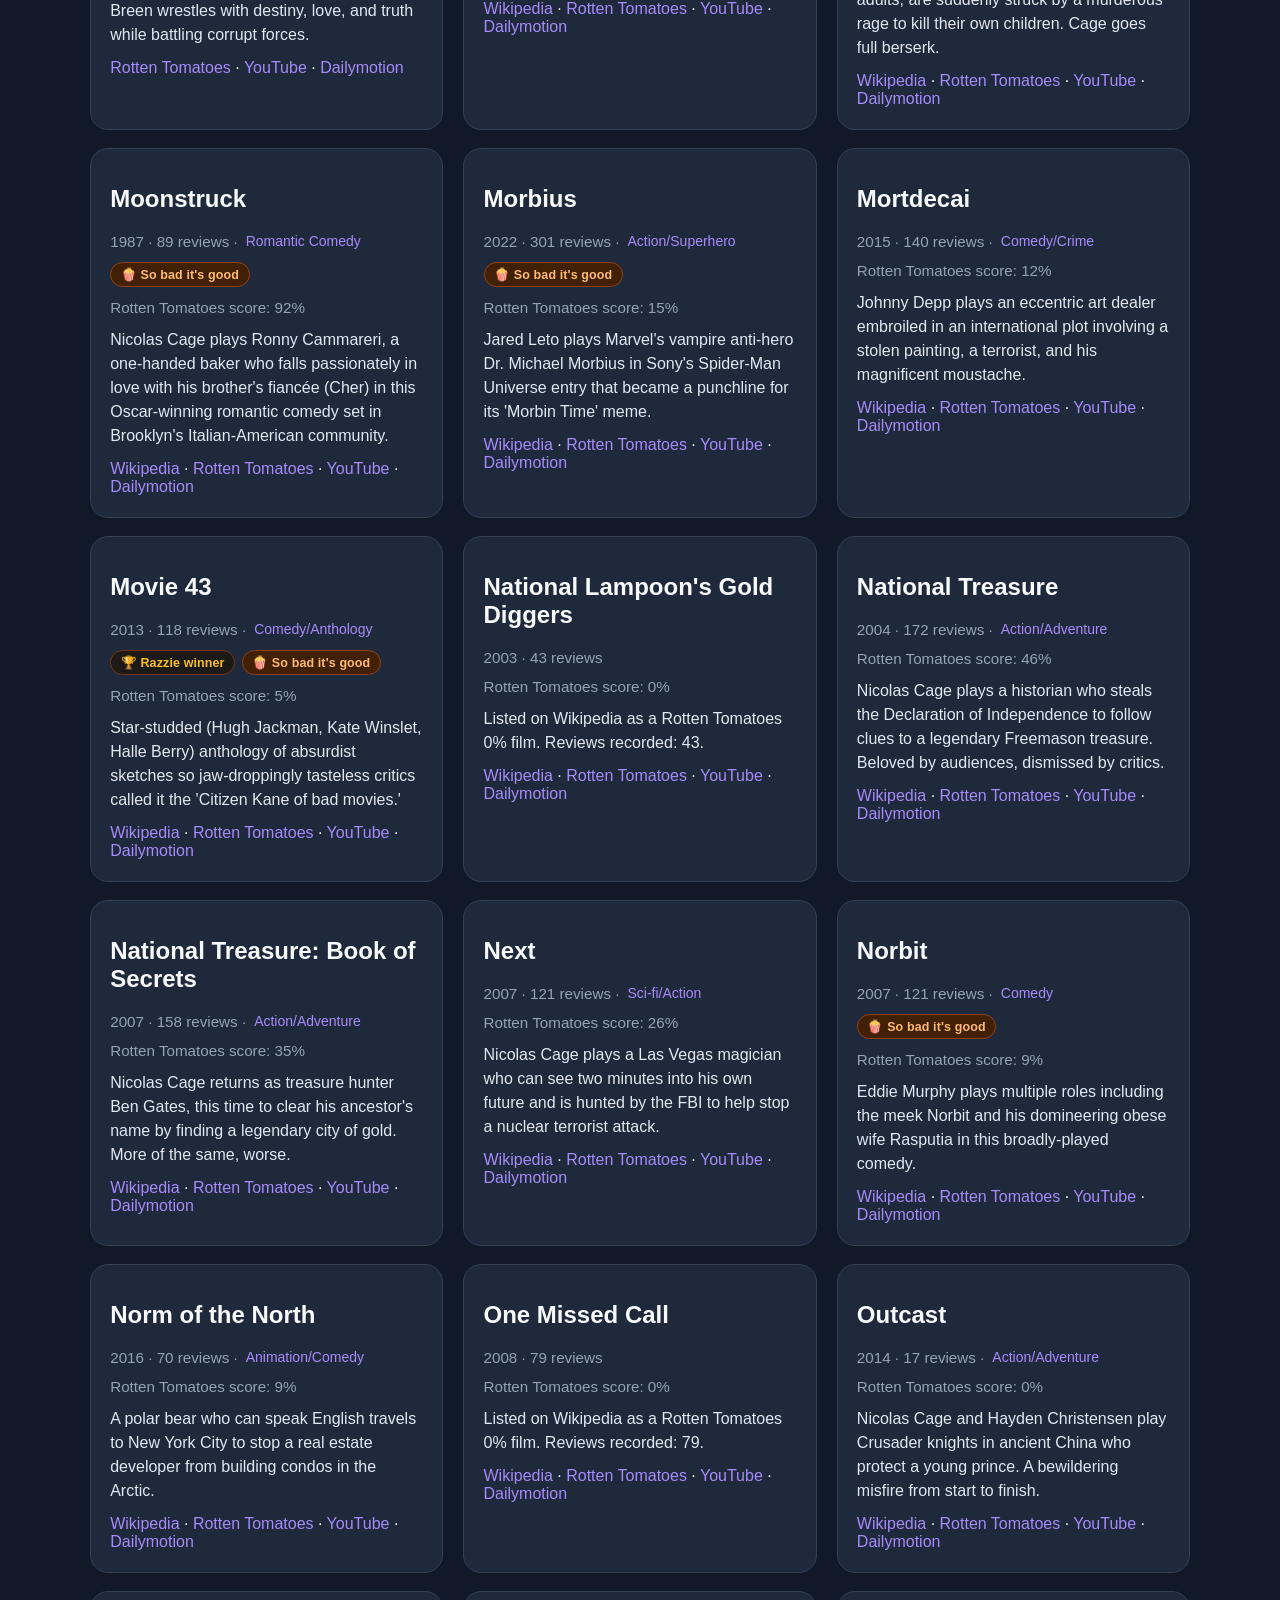
==== commit 1f5998db: "Add Neil Breen filtering and curated film updates" ====
--- a/docs/index.html
+++ b/docs/index.html
@@ -44,11 +44,17 @@
                     <option value="">All films</option>
                     <option value="so-bad-its-good">🍿 So bad it's good</option>
                     <option value="razzie-winner">🏆 Razzie winner</option>
+                    <option value="b-movie">🎬 B movie</option>
+                    <option value="neil-breen">📼 Neil Breen</option>
                 </select>
             </label>
             <label class="toggle-label">
                 <input type="checkbox" id="cage-filter" />
                 <span>Nicolas Cage only</span>
+            </label>
+            <label class="toggle-label">
+                <input type="checkbox" id="breen-filter" />
+                <span>Neil Breen only</span>
             </label>
             <button type="submit">Filter</button>
         </form>
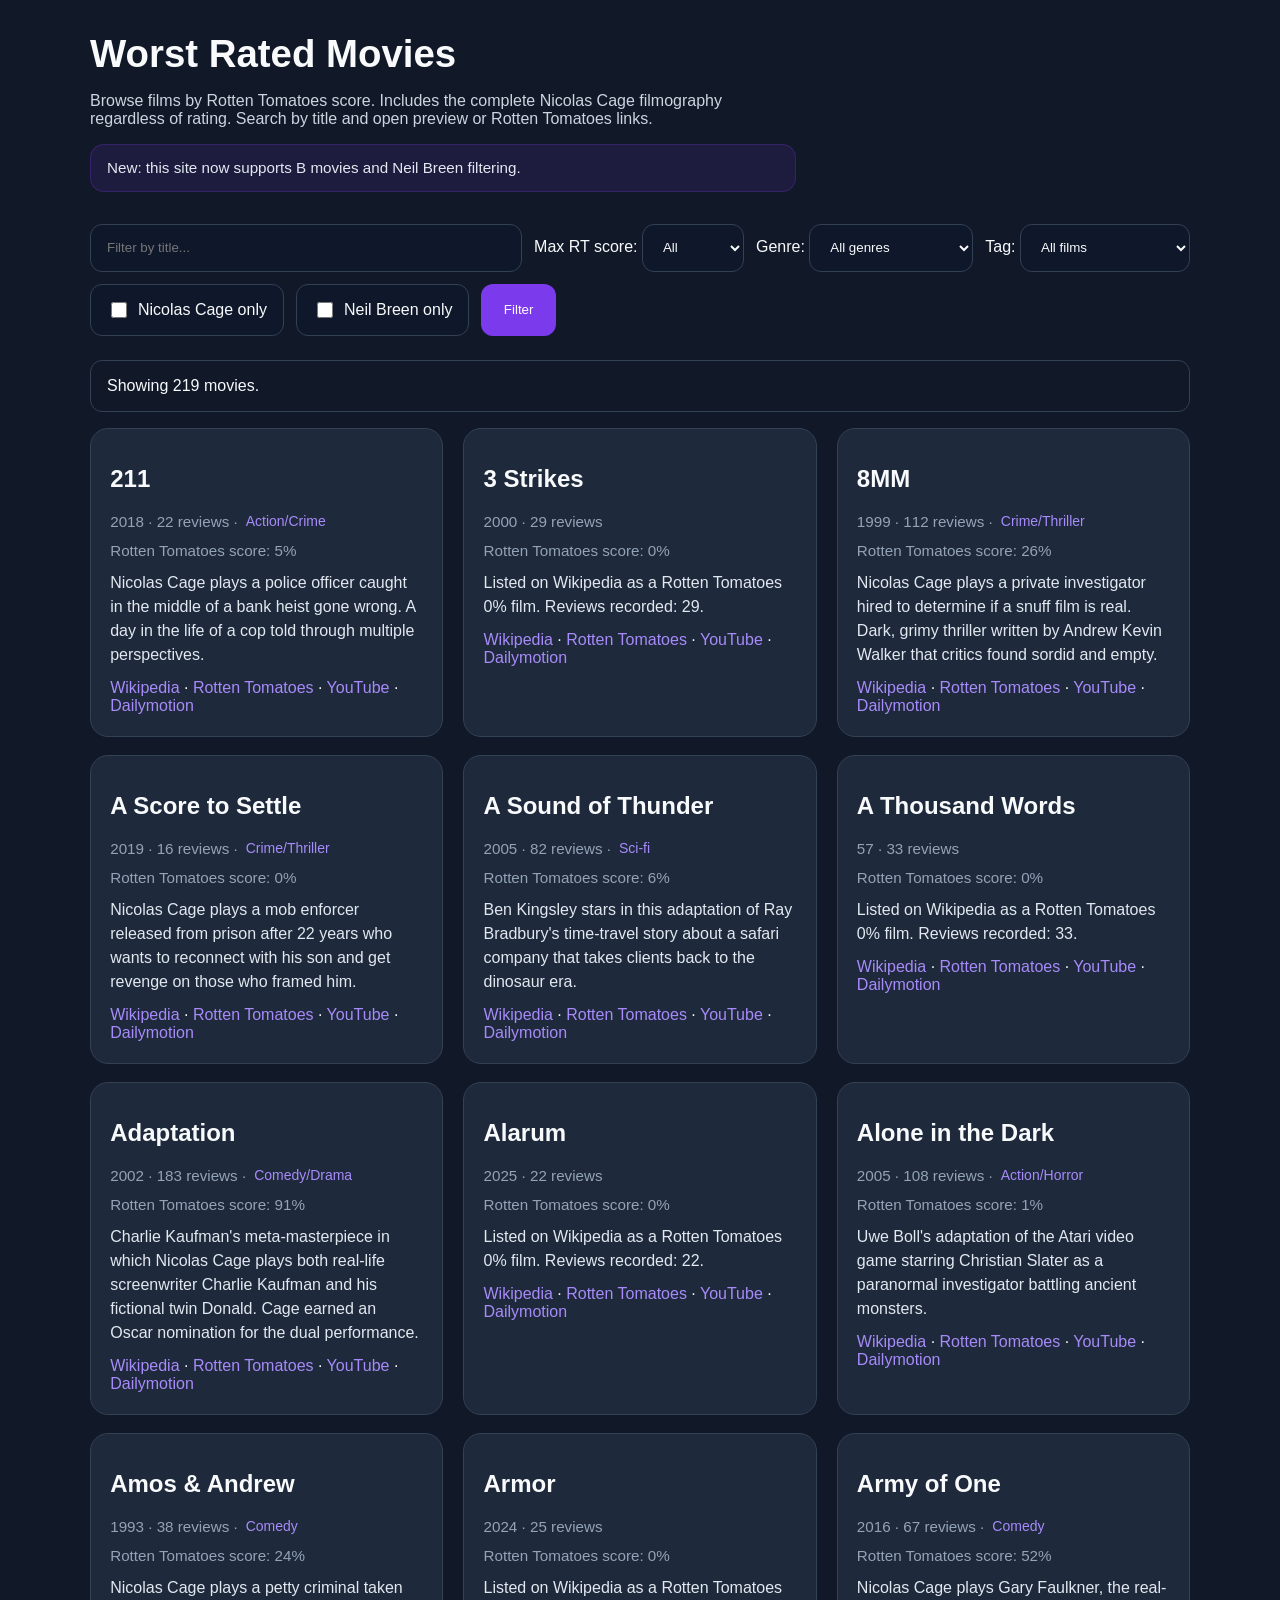
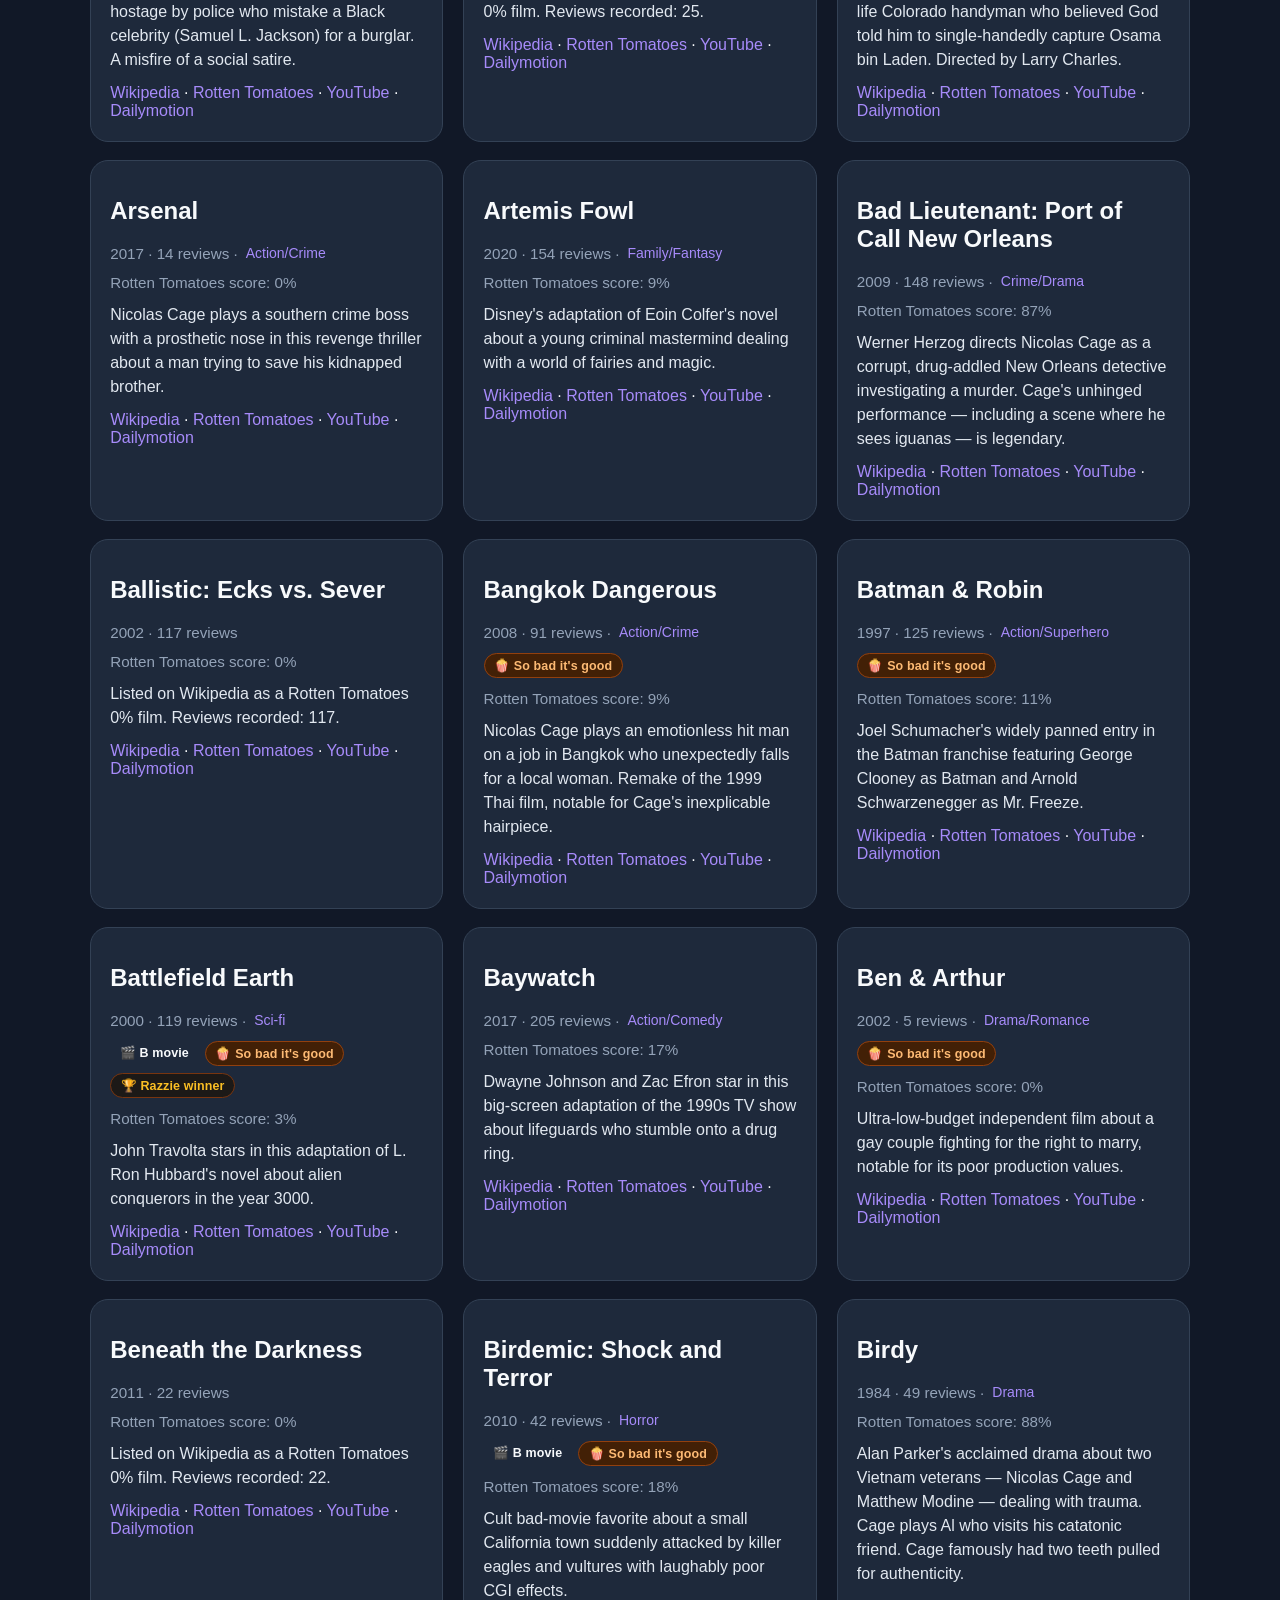
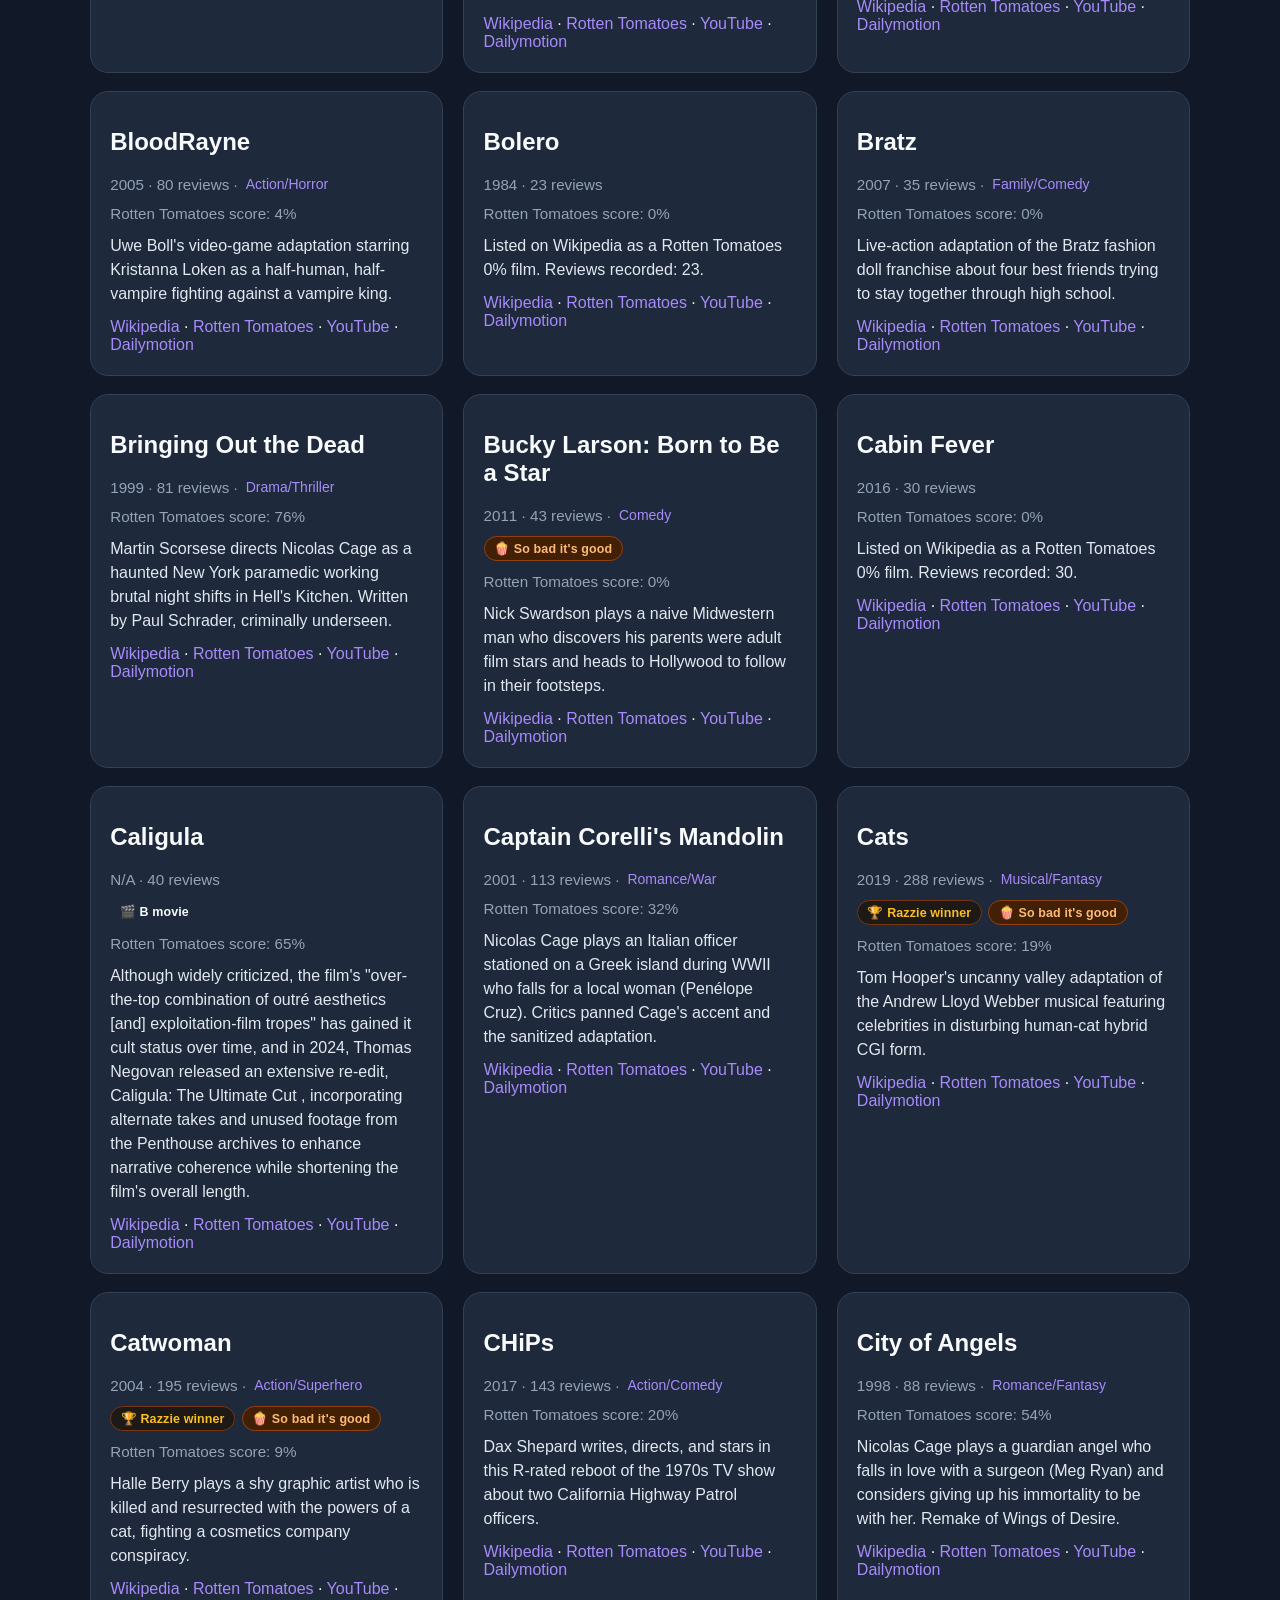
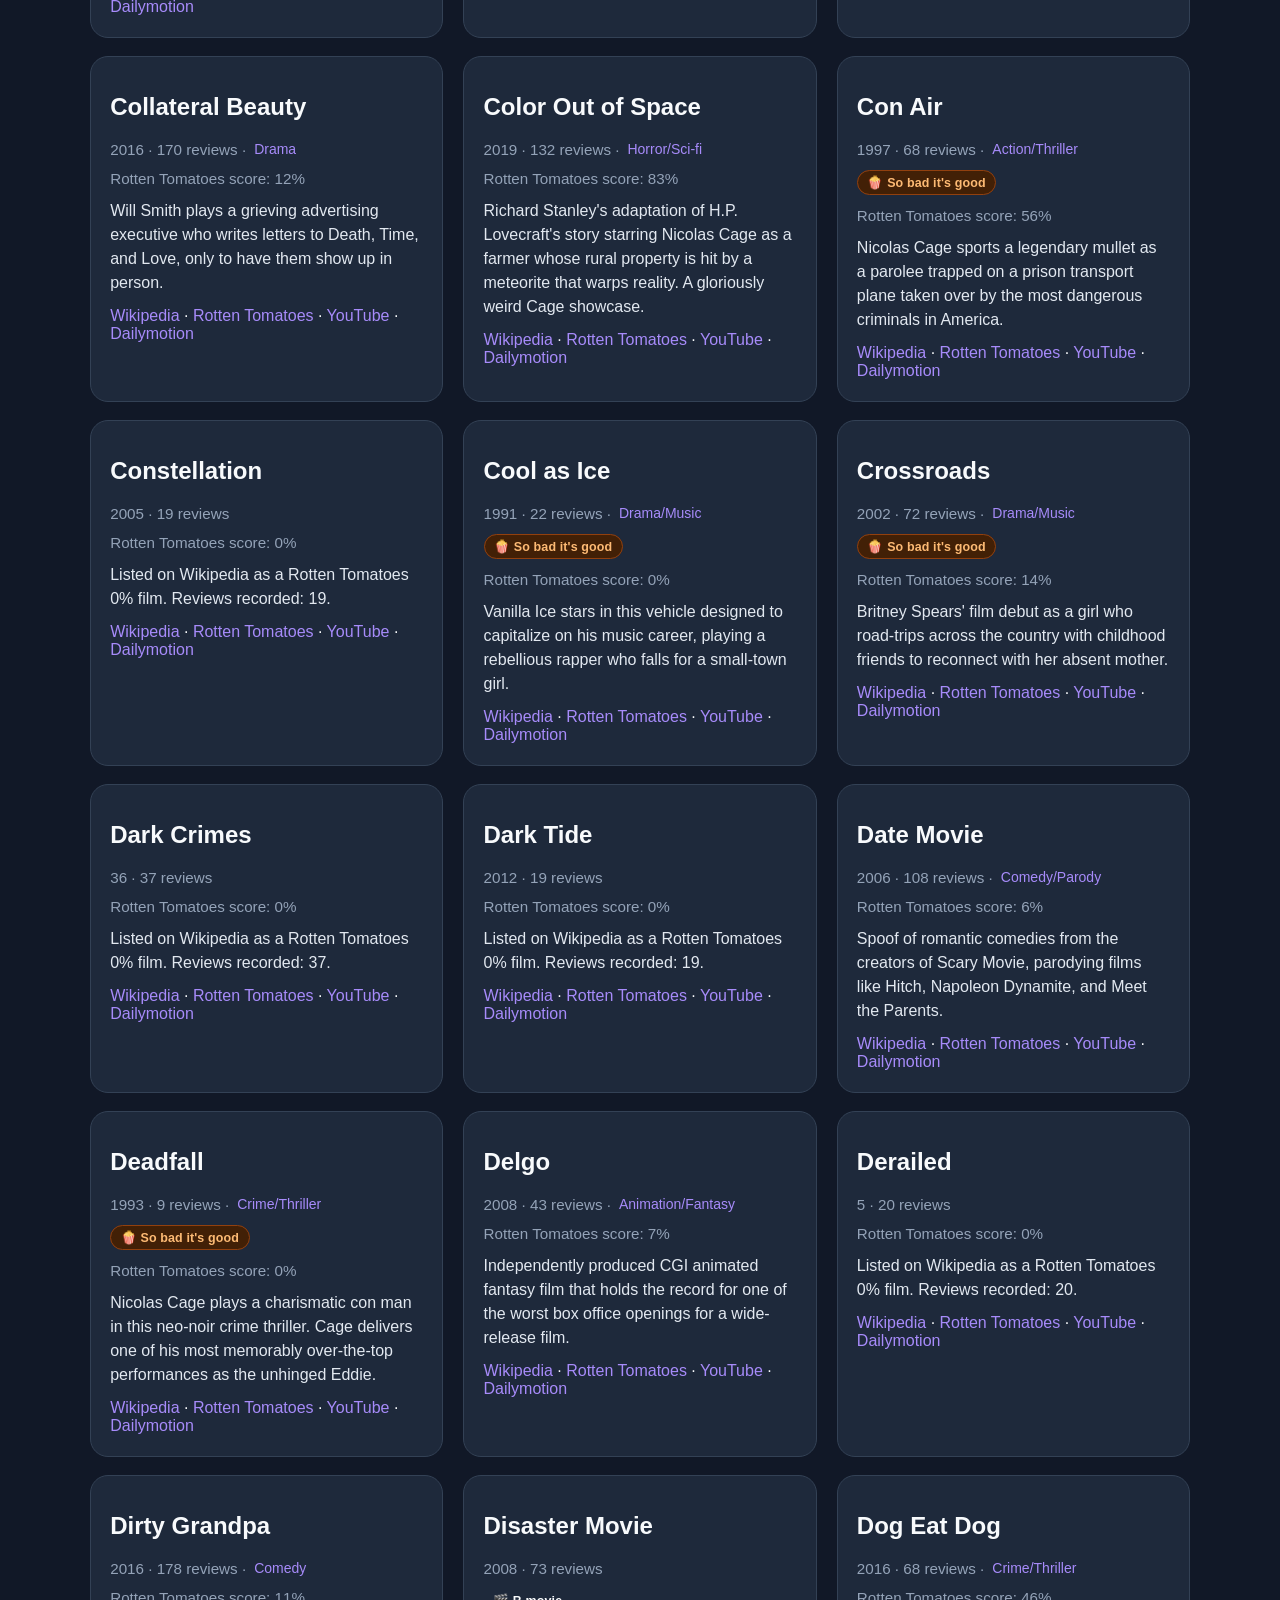
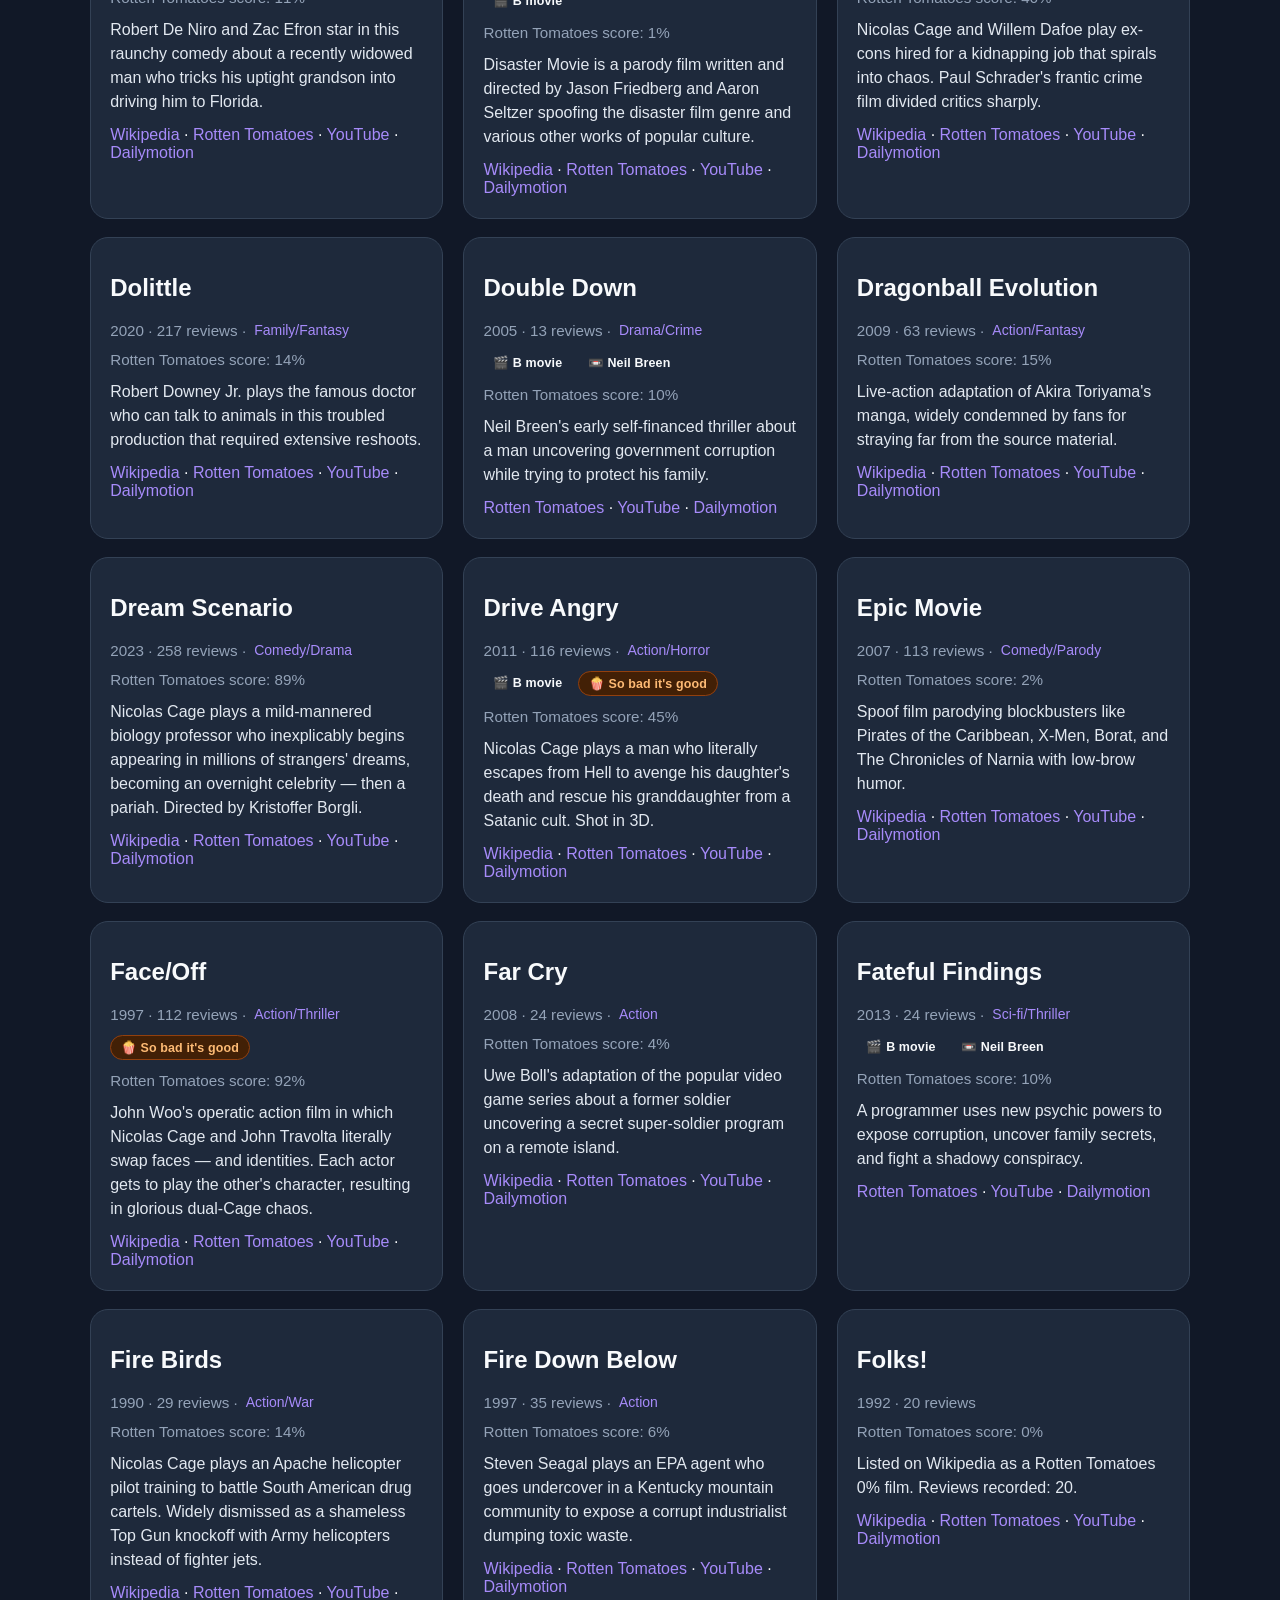
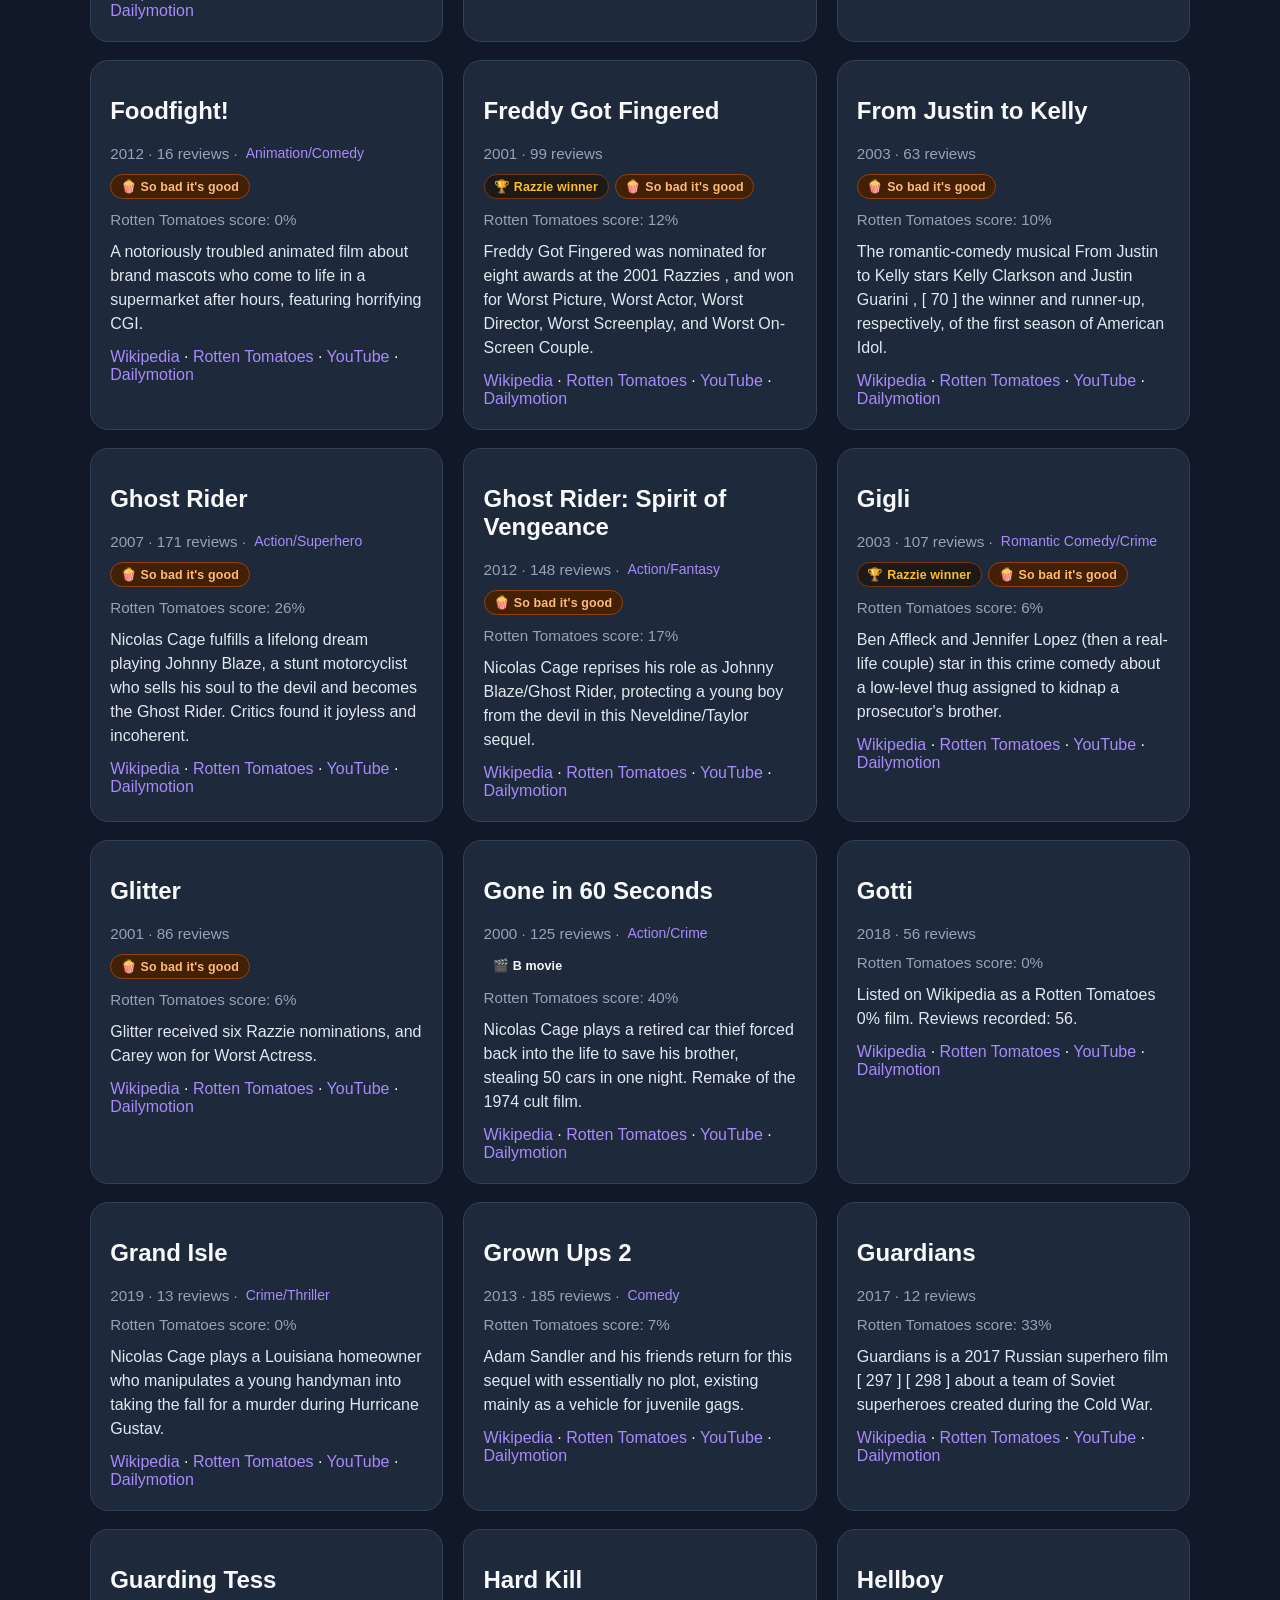
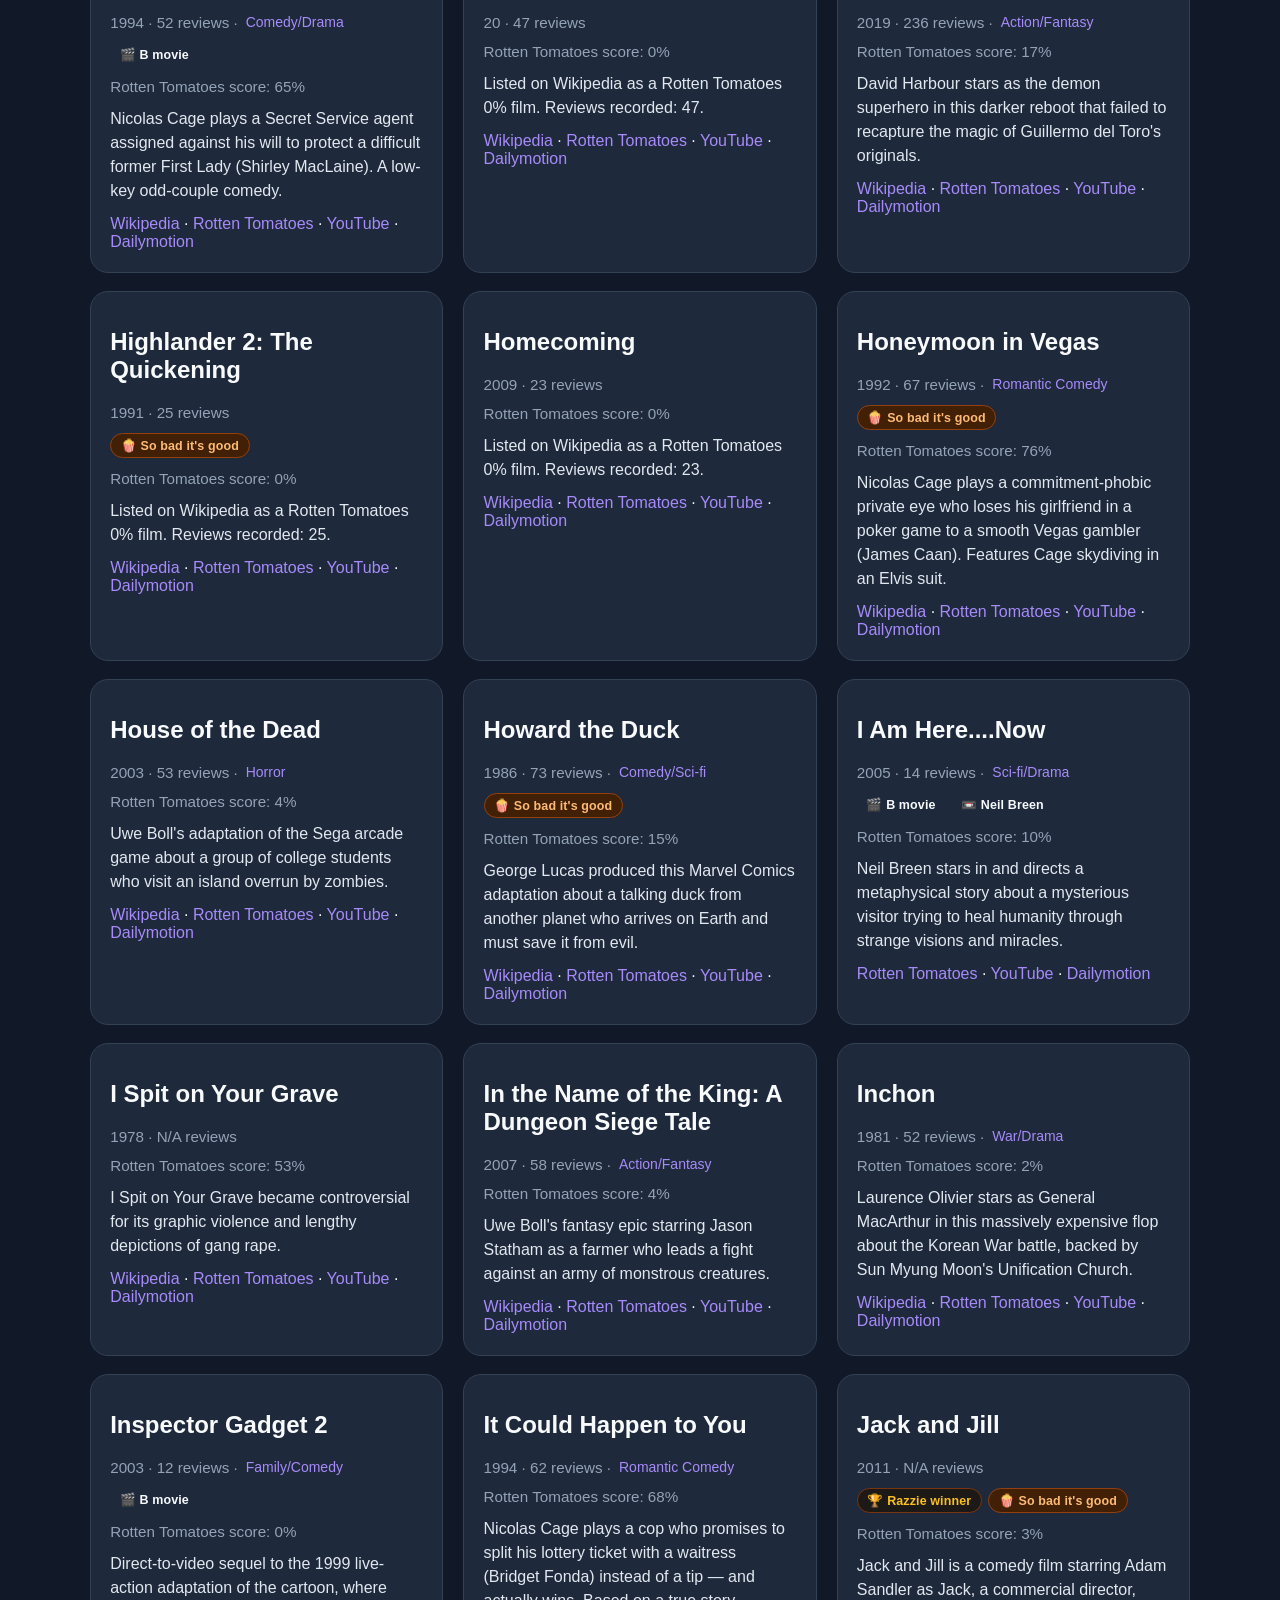
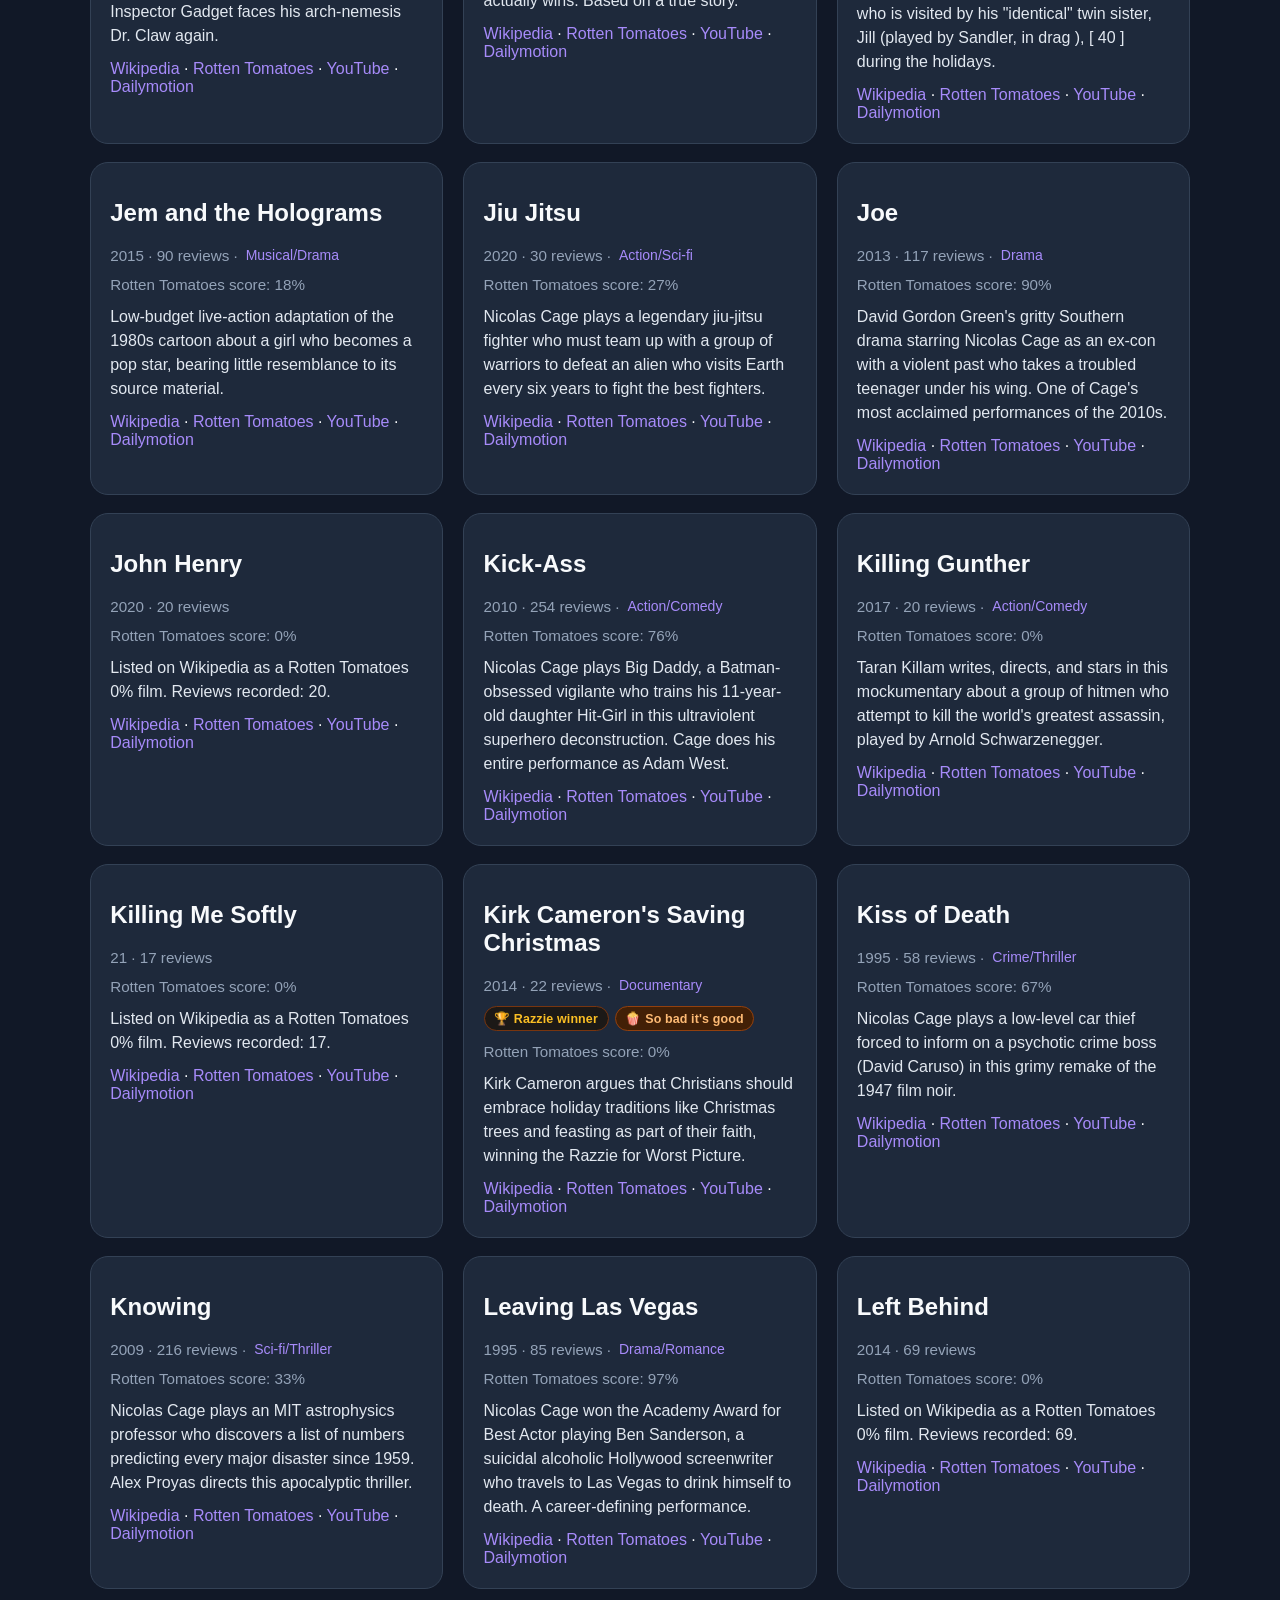
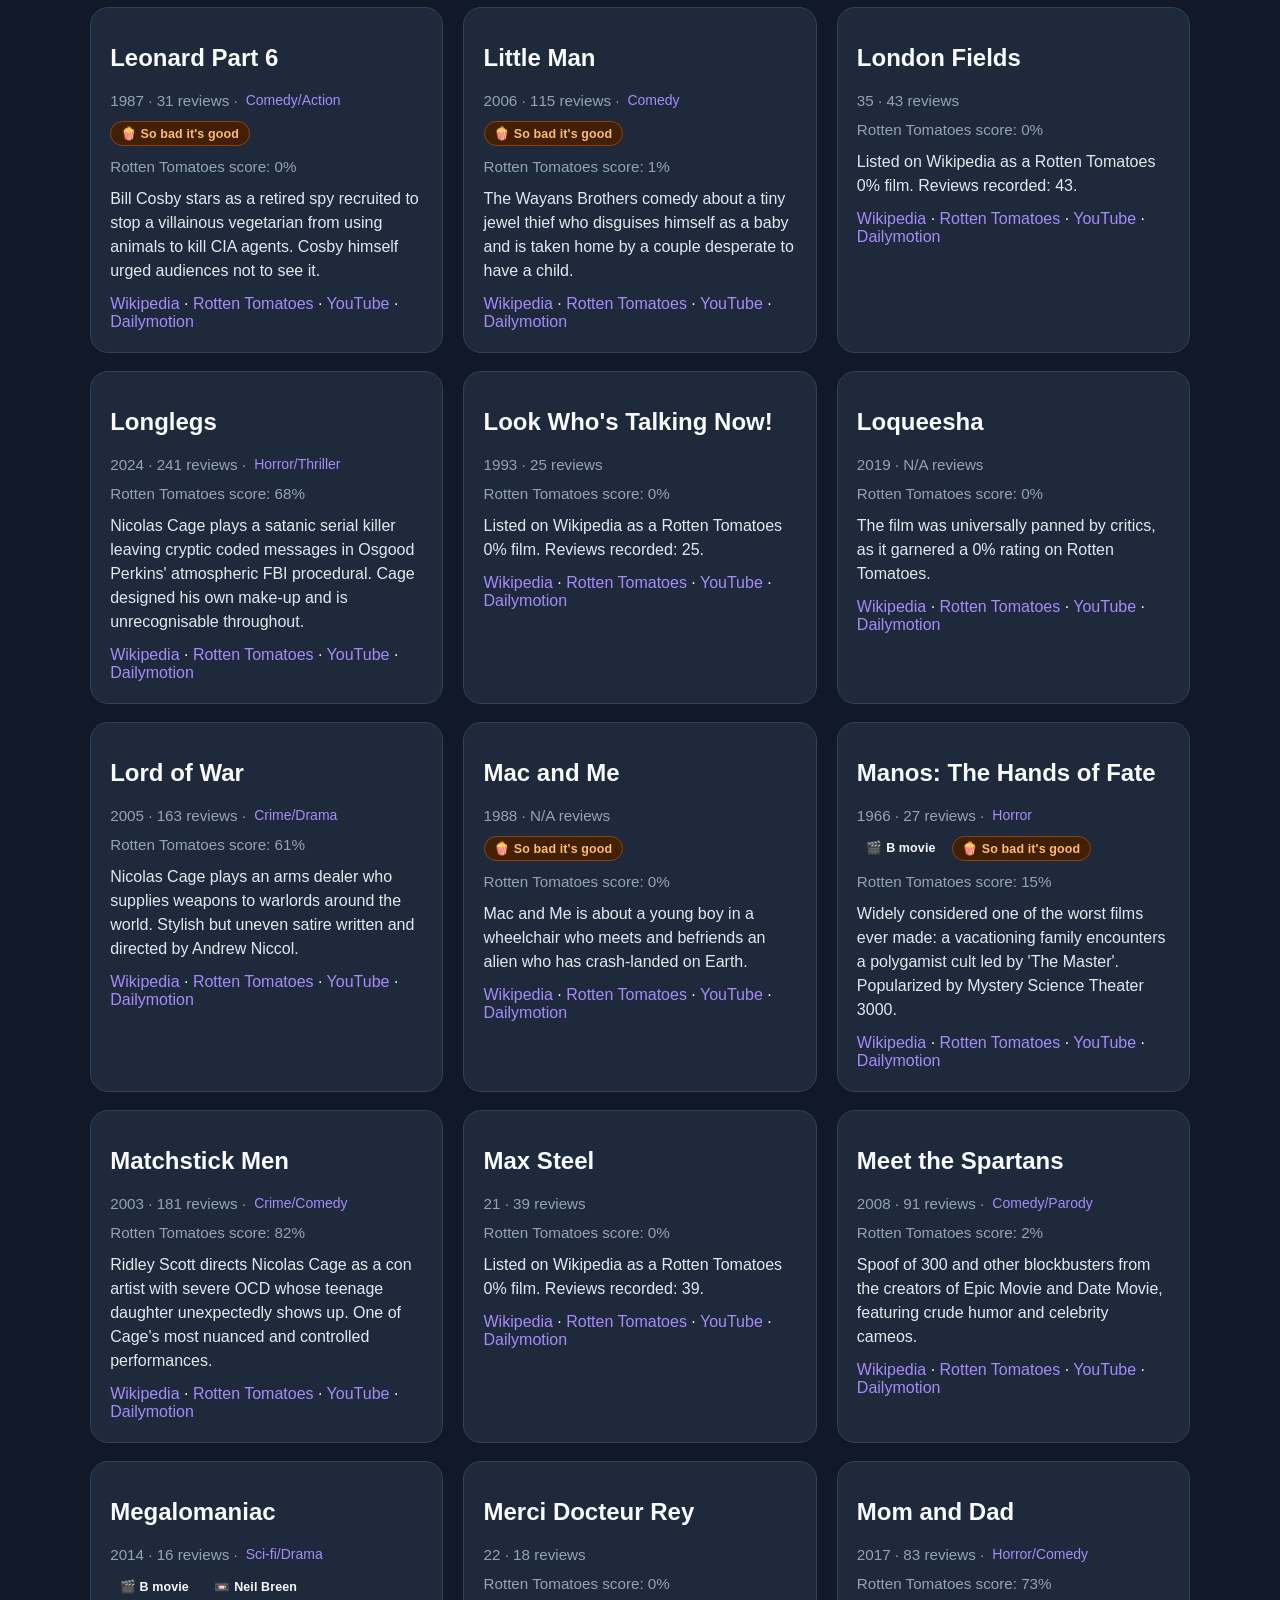
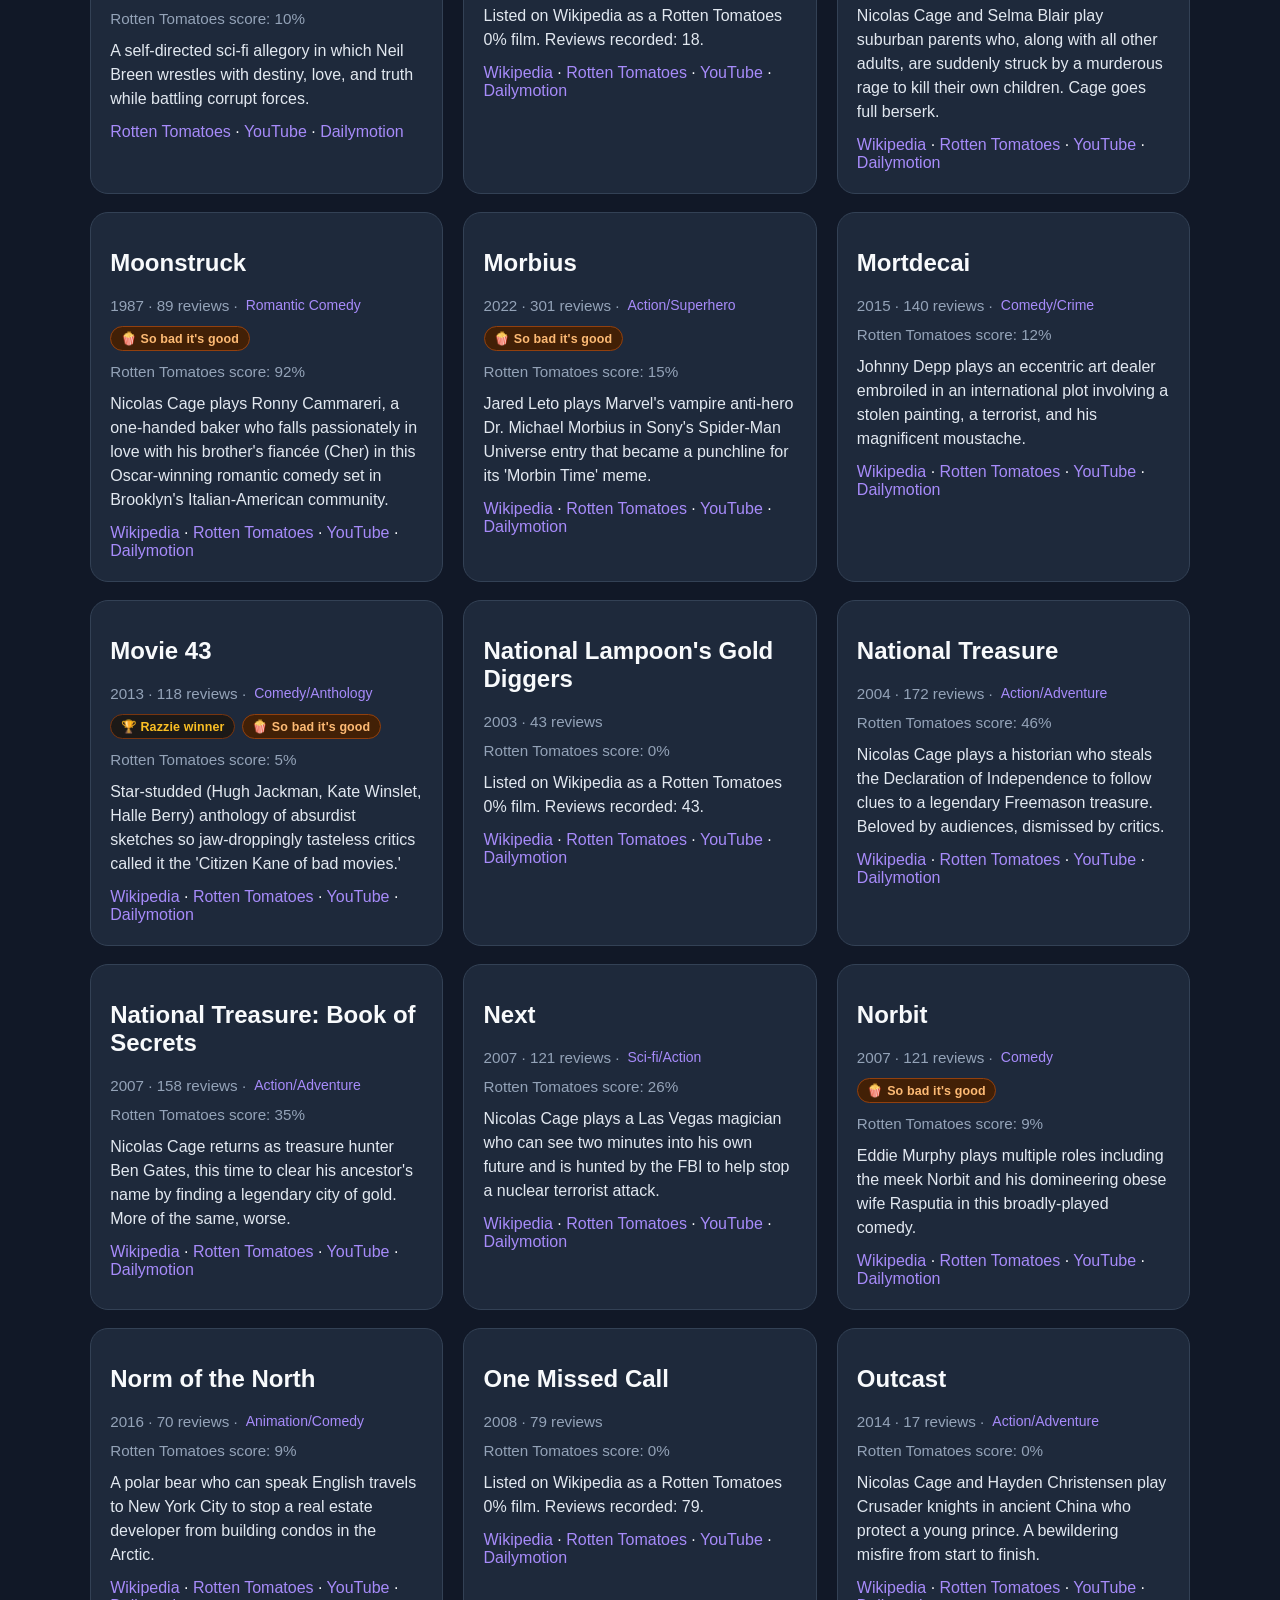
==== commit c799b149: "Update Neil Breen detection and site documentation" ====
--- a/docs/index.html
+++ b/docs/index.html
@@ -14,6 +14,7 @@
             <h1>Worst Rated Movies</h1>
             <p class="intro">Browse films by Rotten Tomatoes score. Includes the complete Nicolas Cage filmography
                 regardless of rating. Search by title and open preview or Rotten Tomatoes links.</p>
+            <p class="intro-note">New: this site now supports B movies and Neil Breen filtering.</p>
         </header>
 
         <form id="search-form" class="search">
--- a/docs/styles.css
+++ b/docs/styles.css
@@ -23,6 +23,17 @@
 .intro {
     color: #cbd5e1;
     max-width: 42rem;
+}
+
+.intro-note {
+    margin-top: 0.75rem;
+    color: #e2e8f0;
+    background: rgba(124, 58, 237, 0.12);
+    border: 1px solid rgba(124, 58, 237, 0.25);
+    padding: 0.9rem 1rem;
+    border-radius: 14px;
+    max-width: 42rem;
+    font-size: 0.95rem;
 }
 
 .search {
@@ -176,4 +187,4 @@
     margin-top: 2rem;
     color: #94a3b8;
     font-size: 0.95rem;
-}
+}
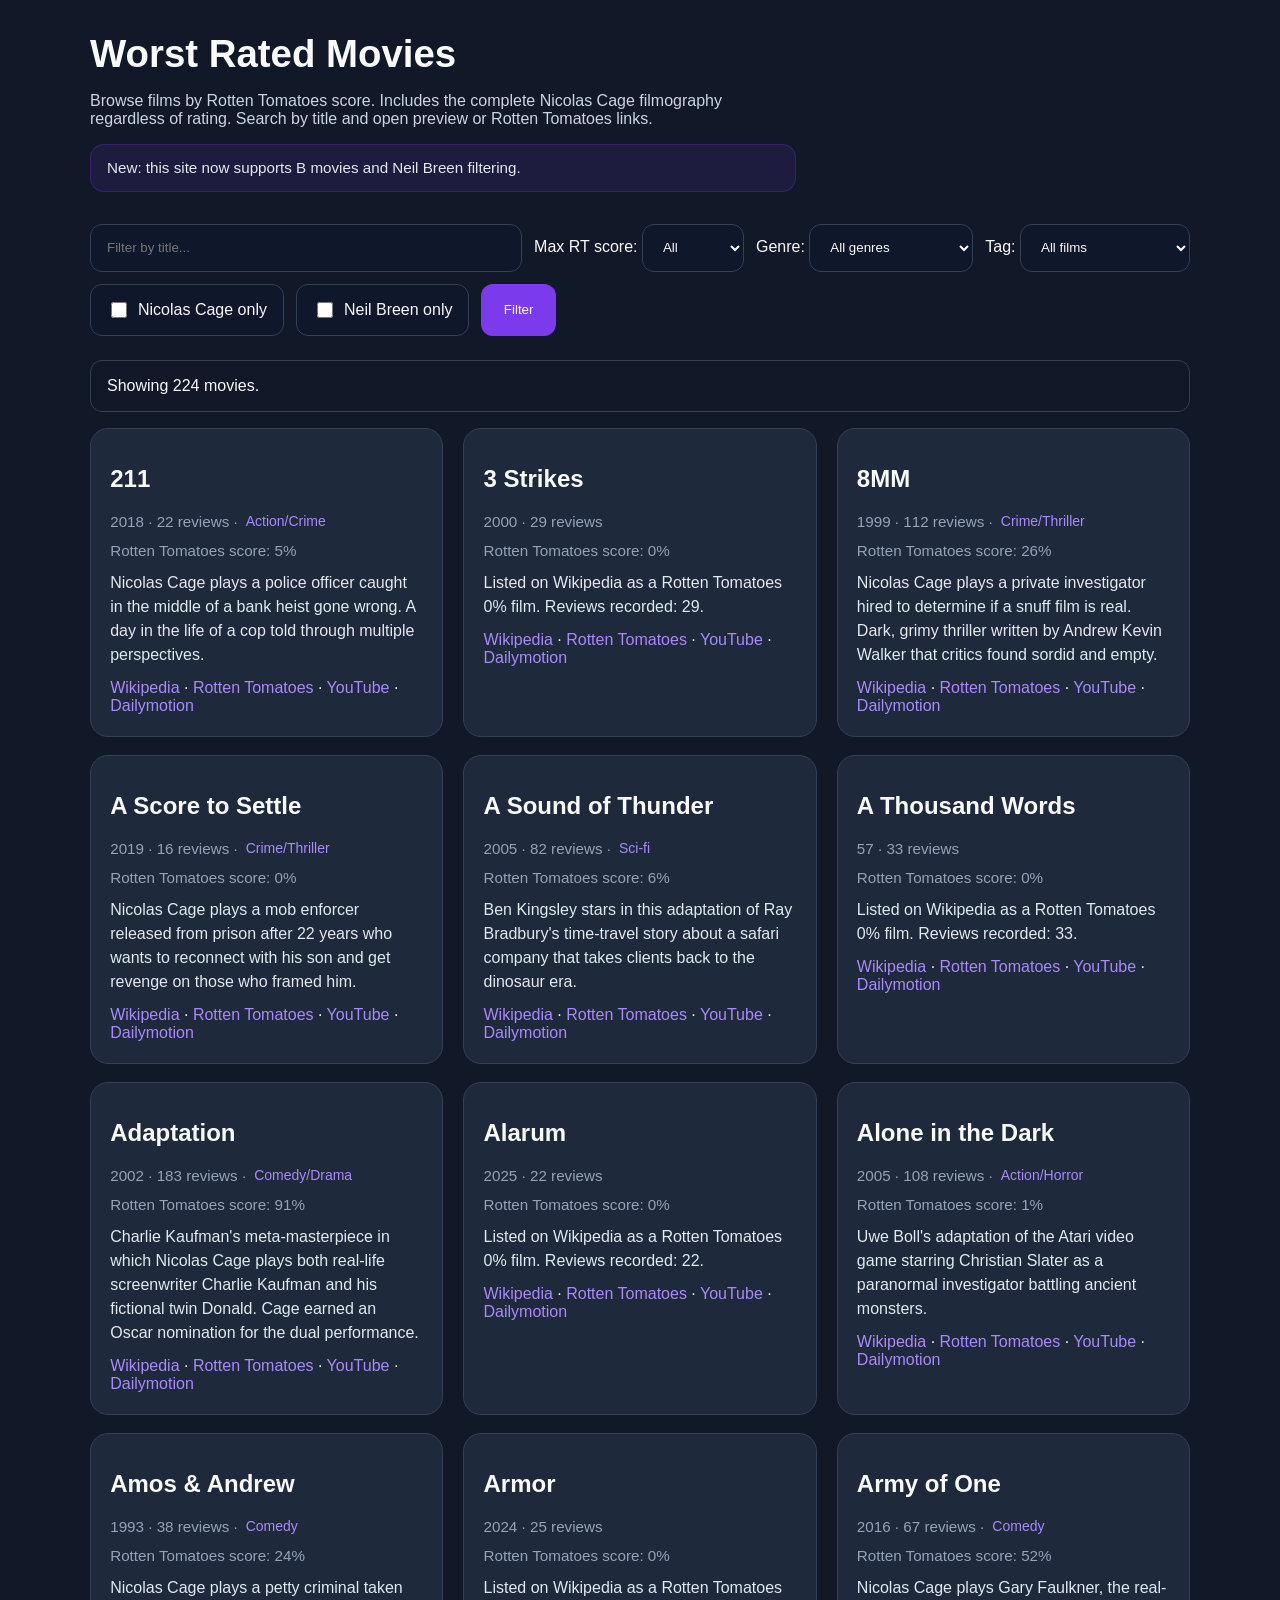
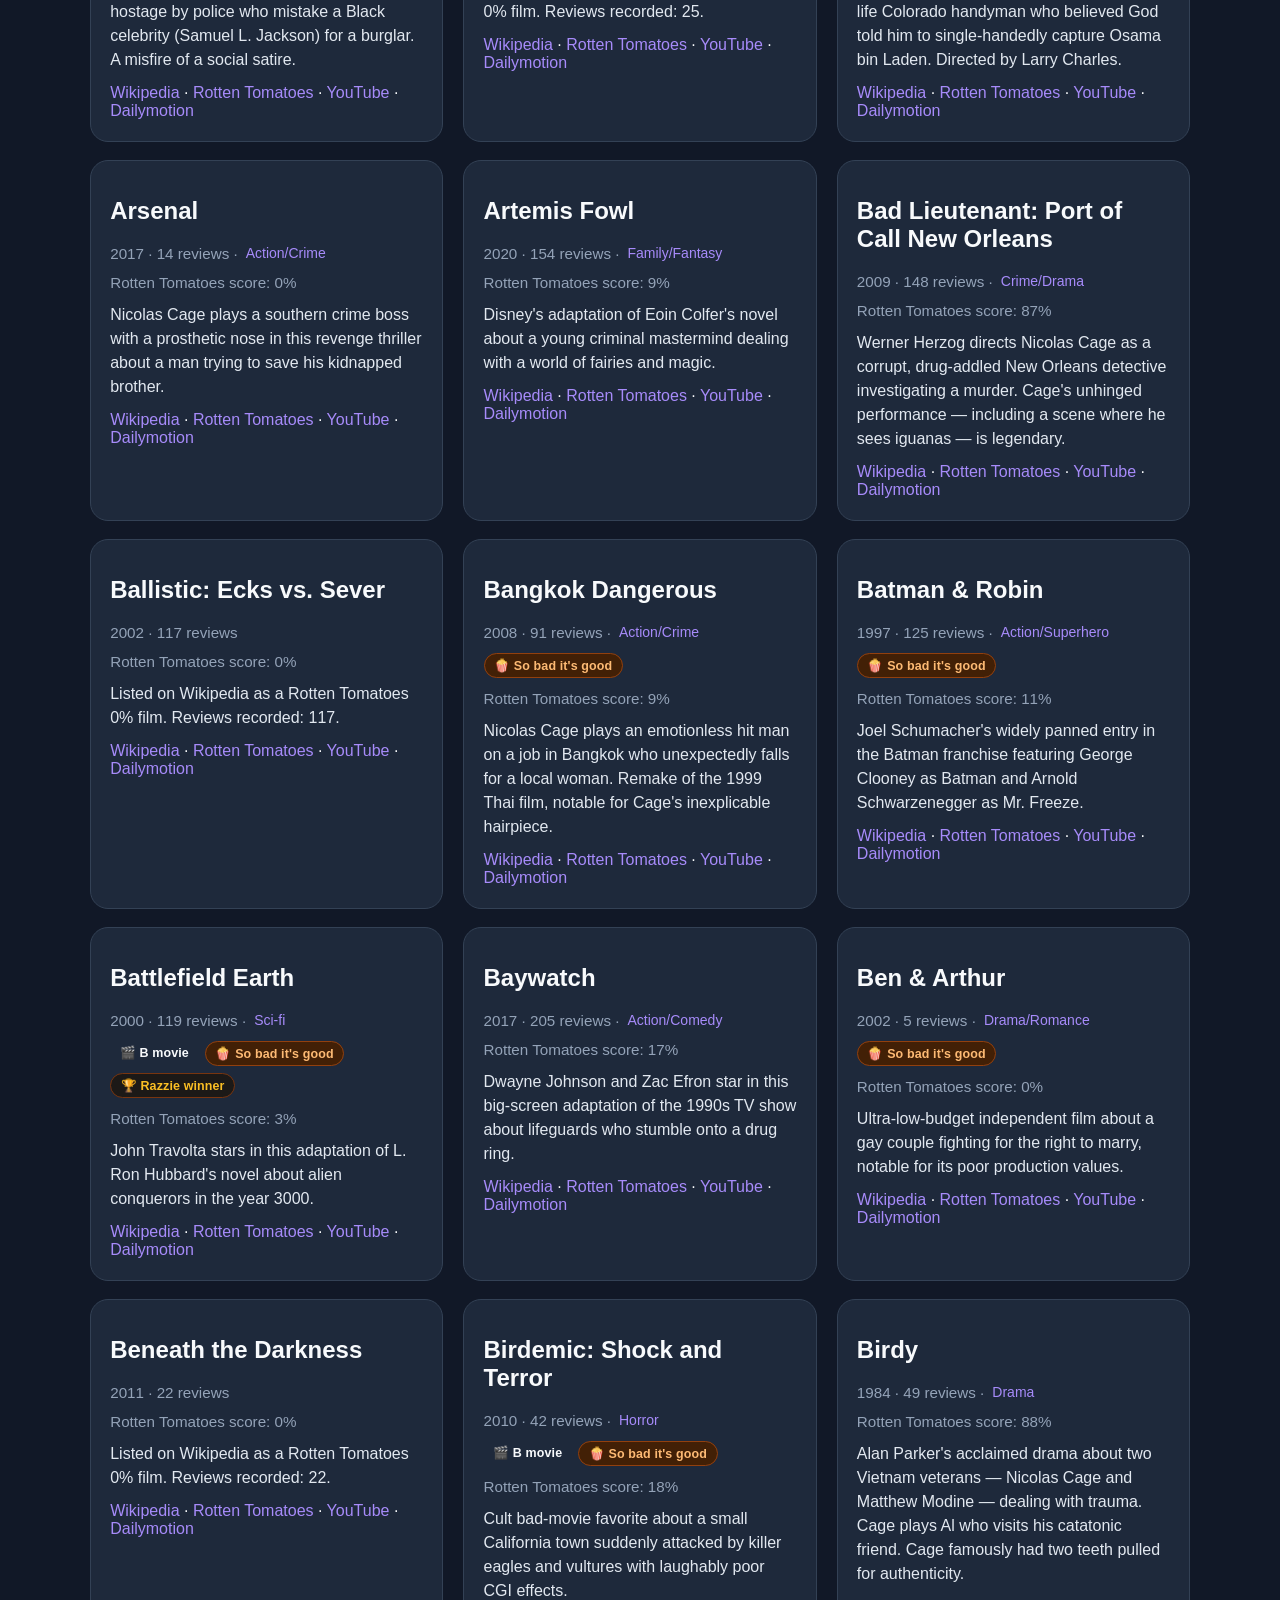
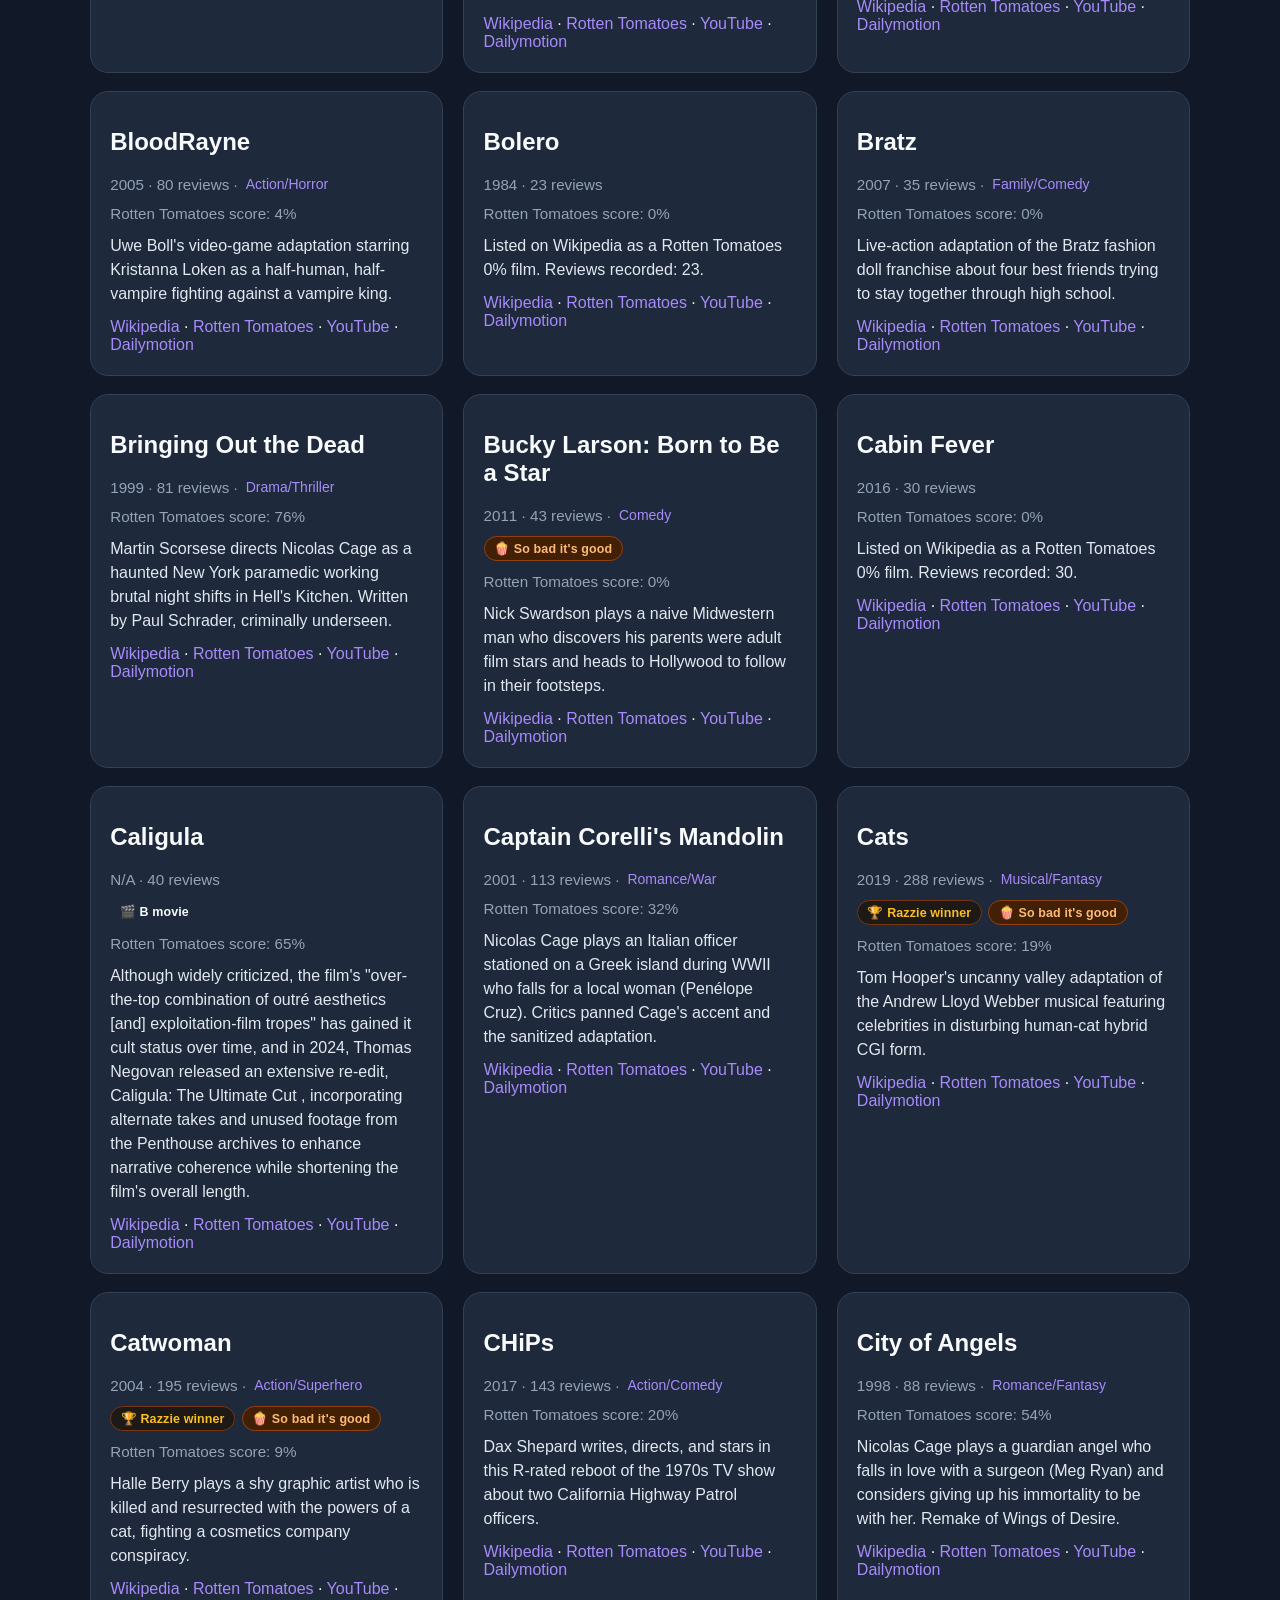
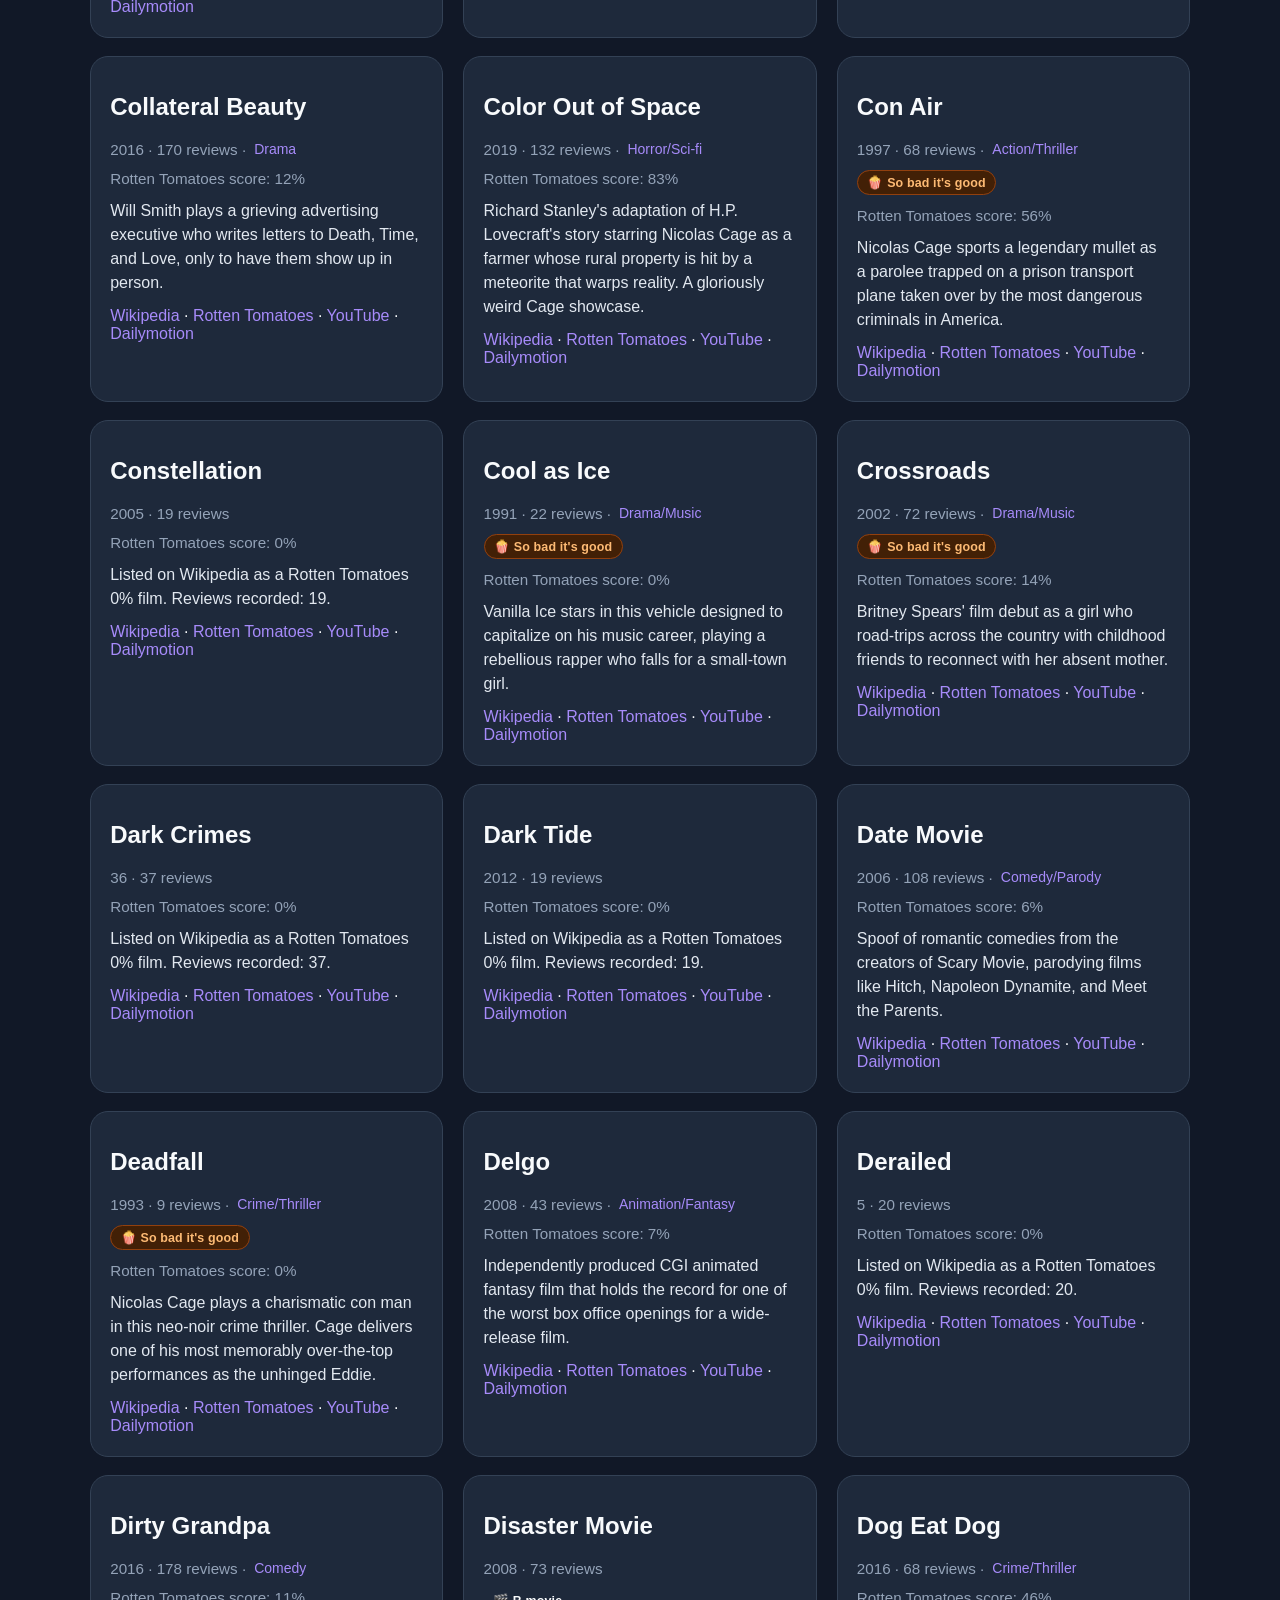
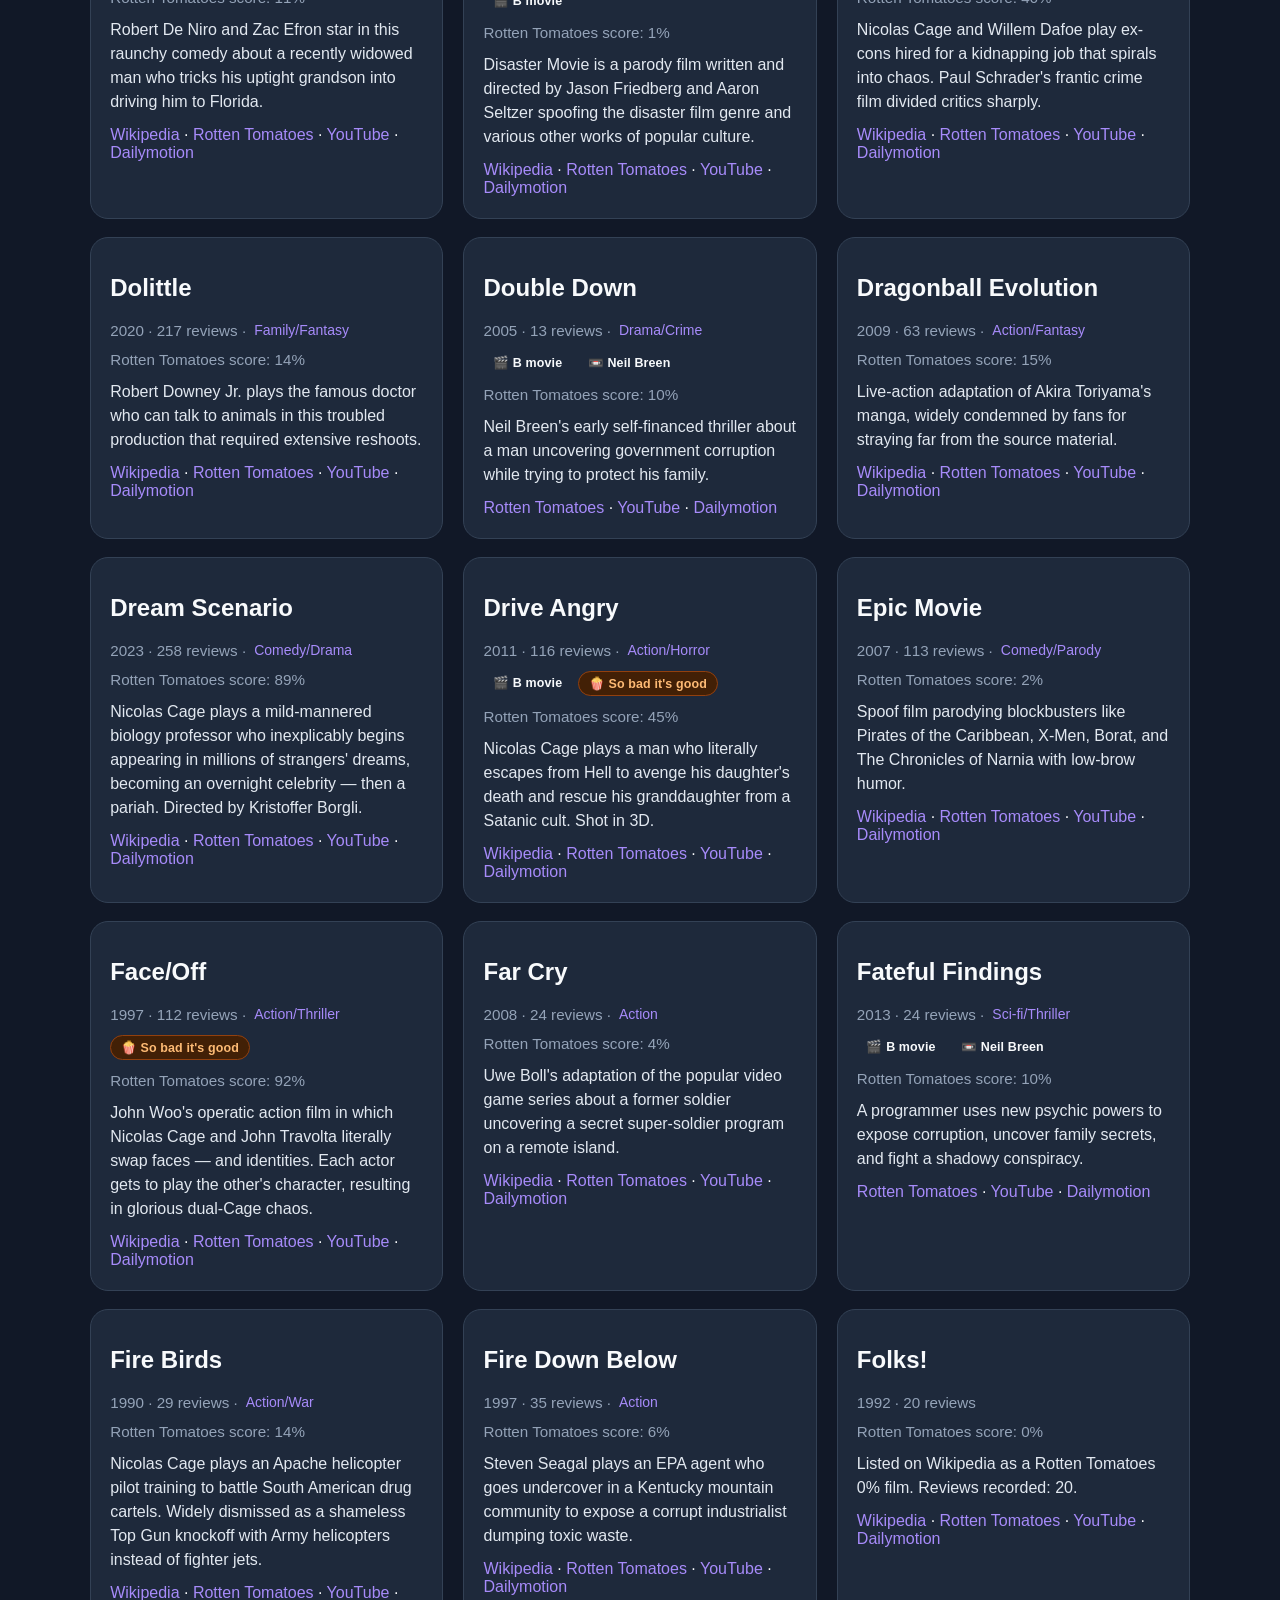
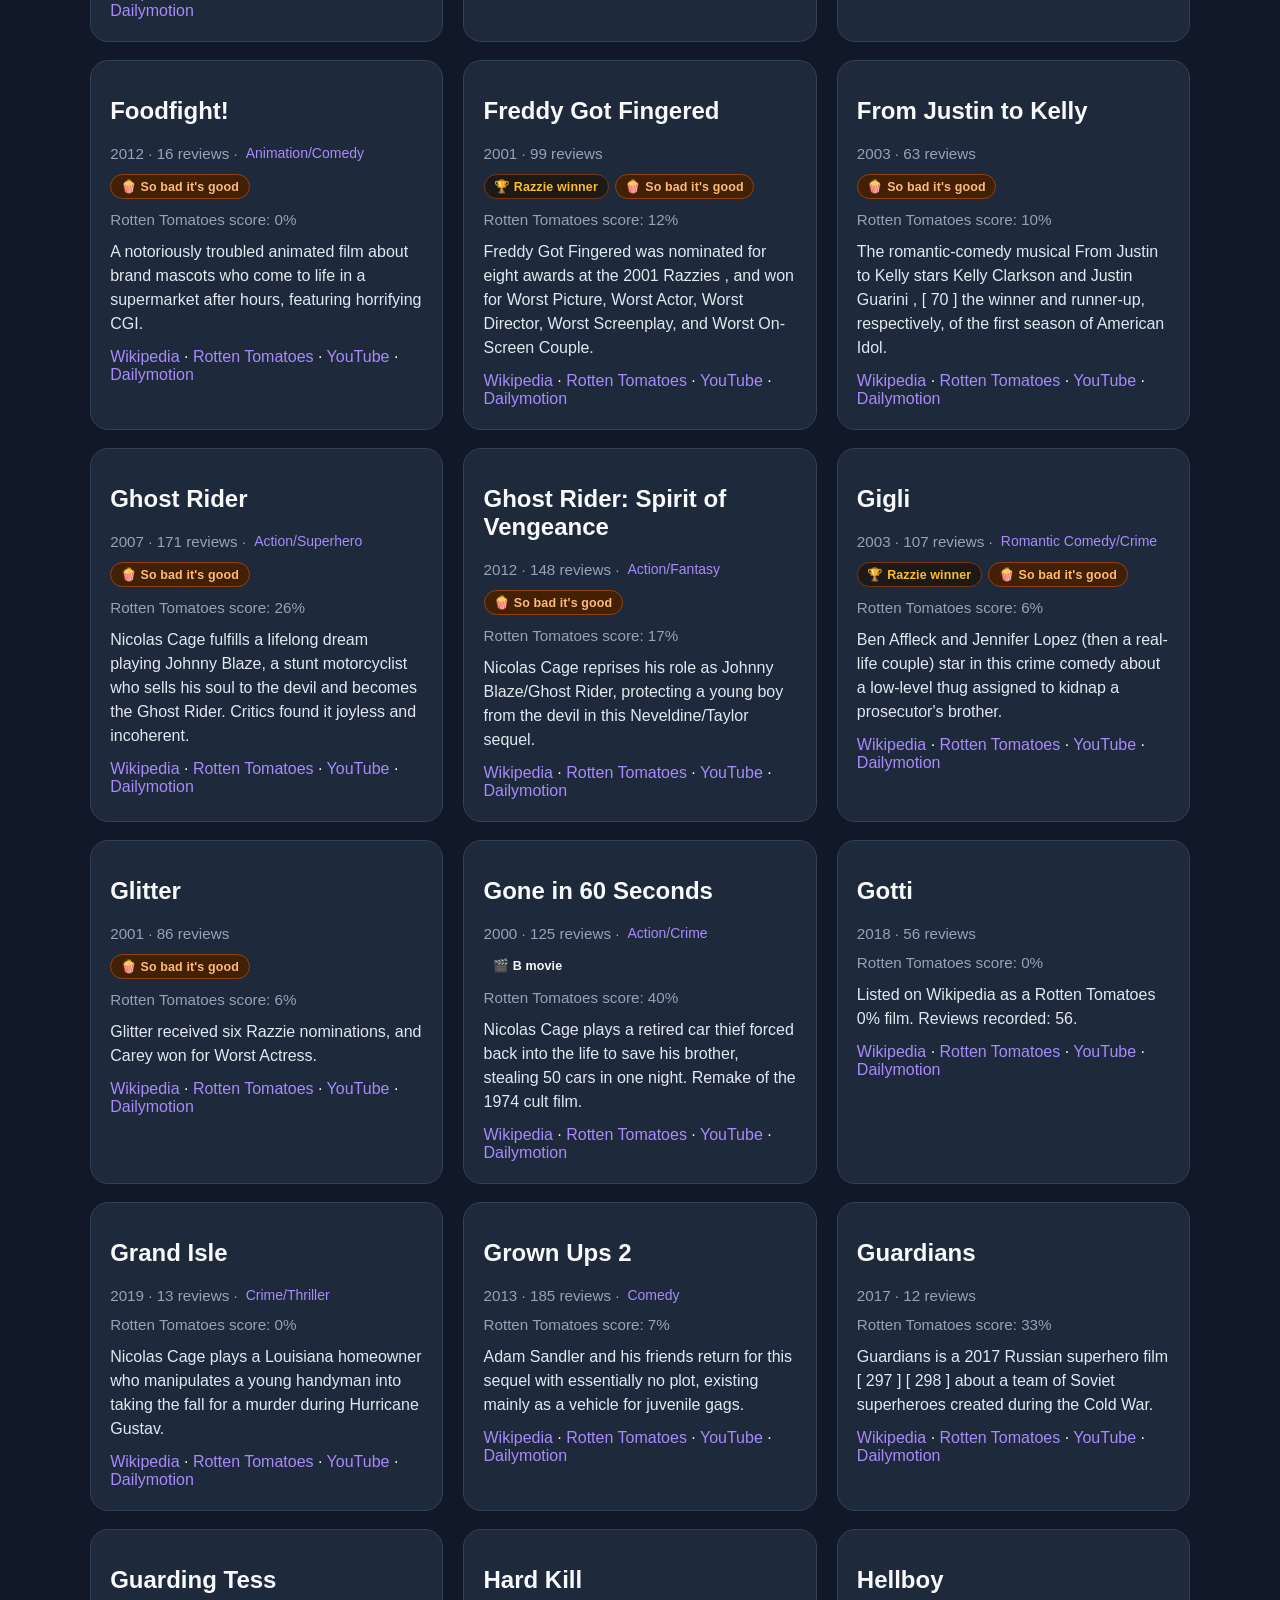
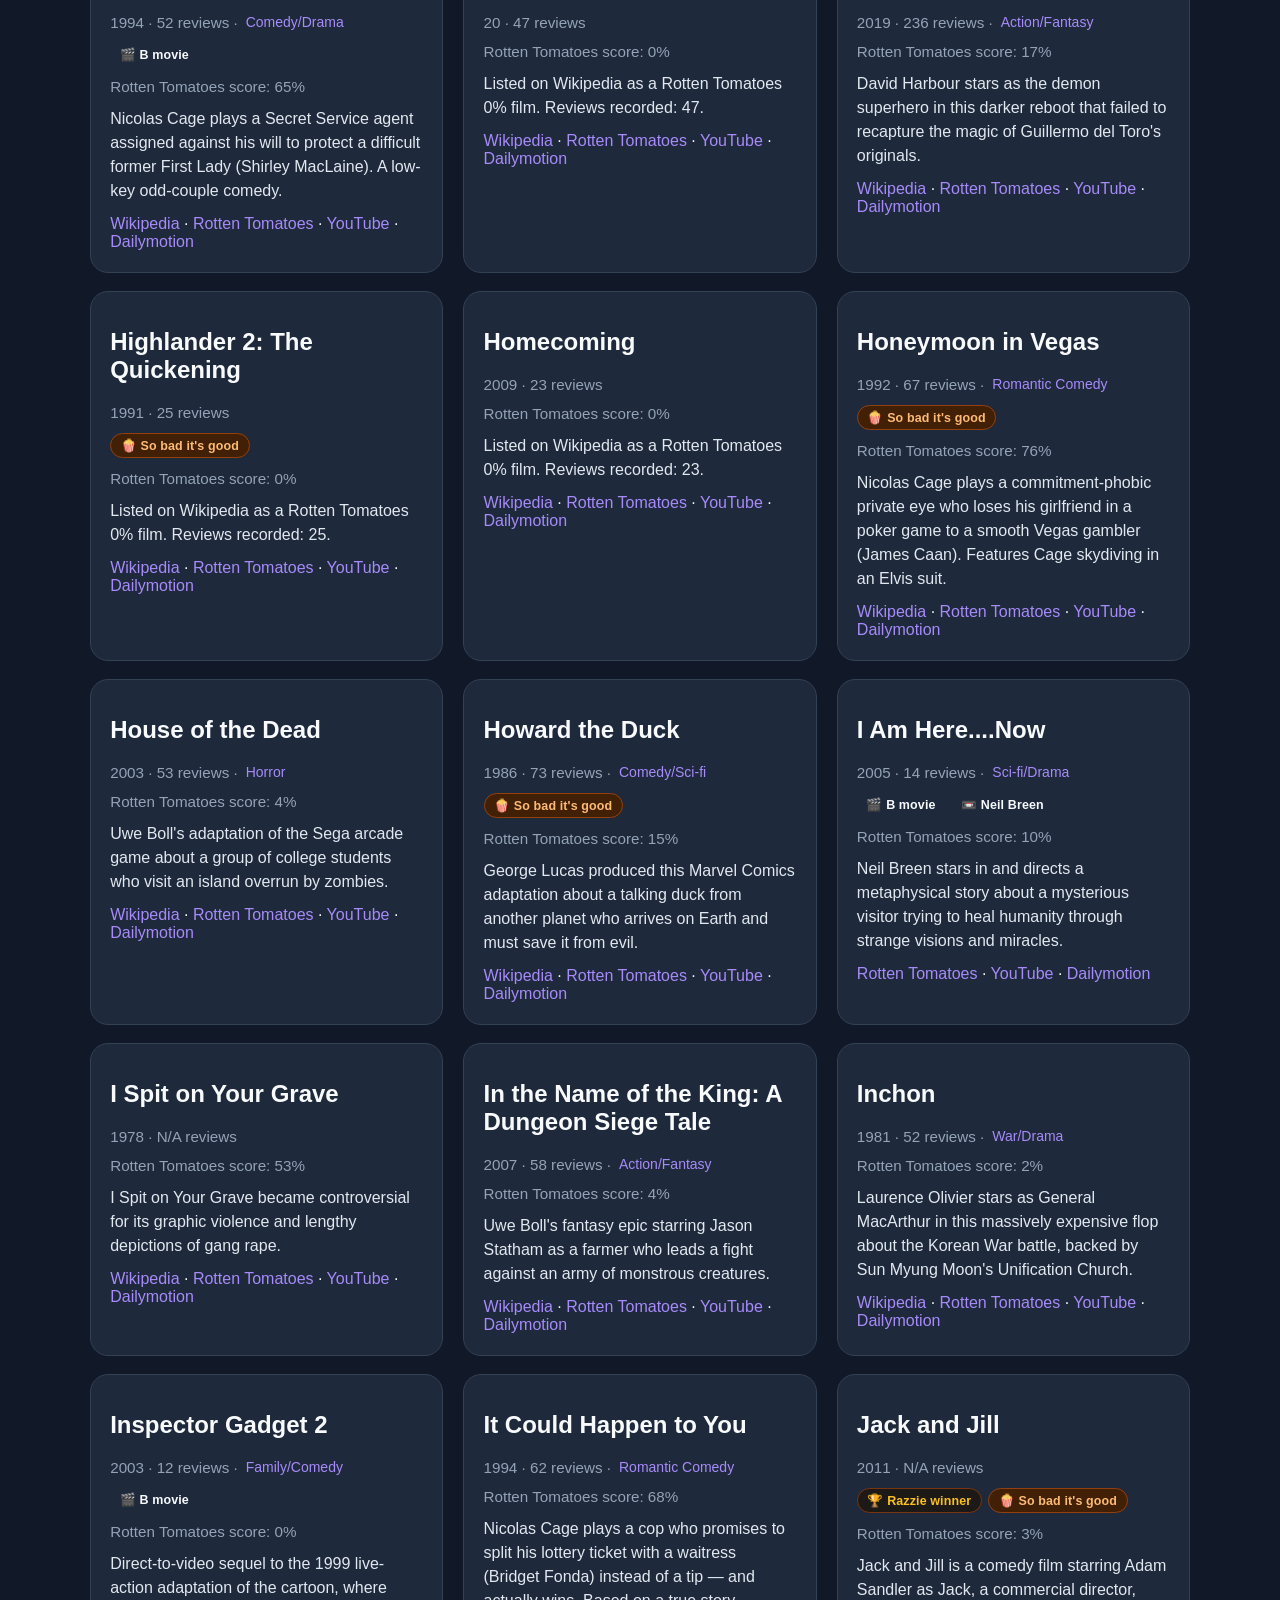
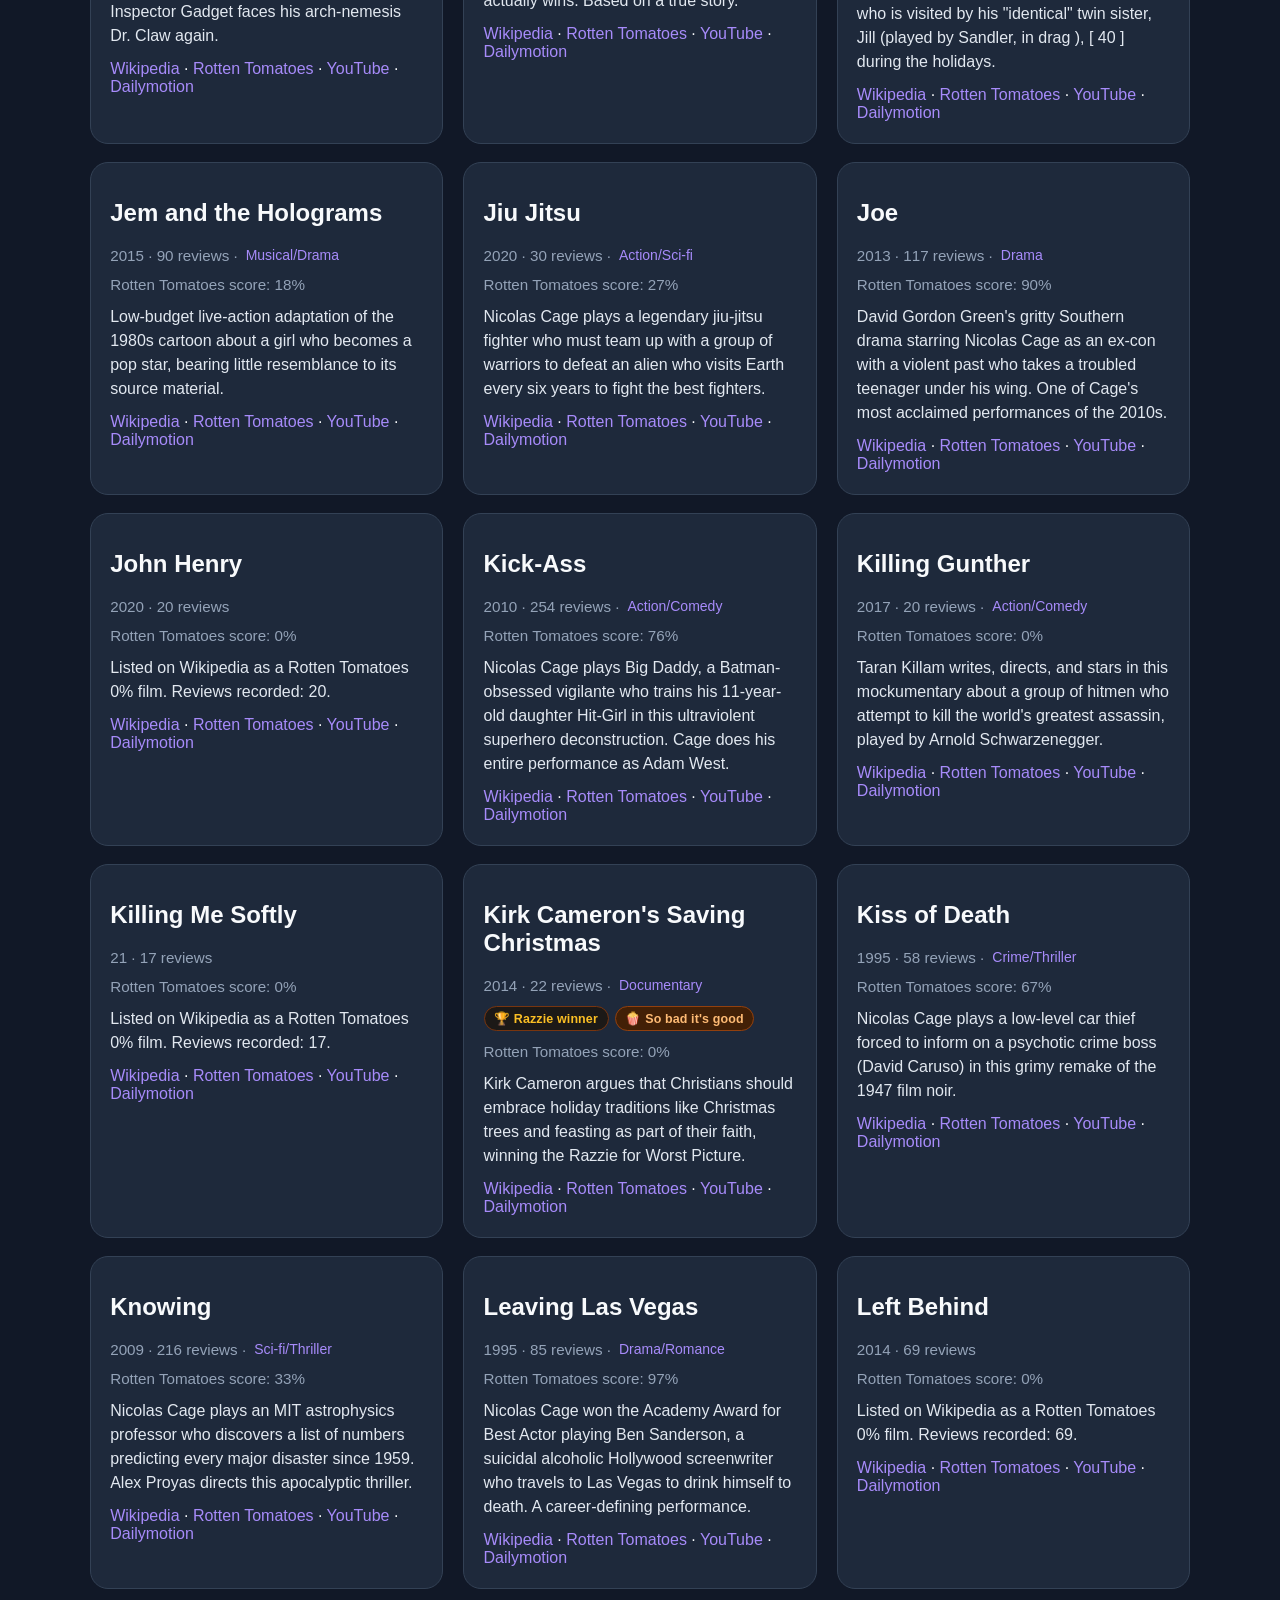
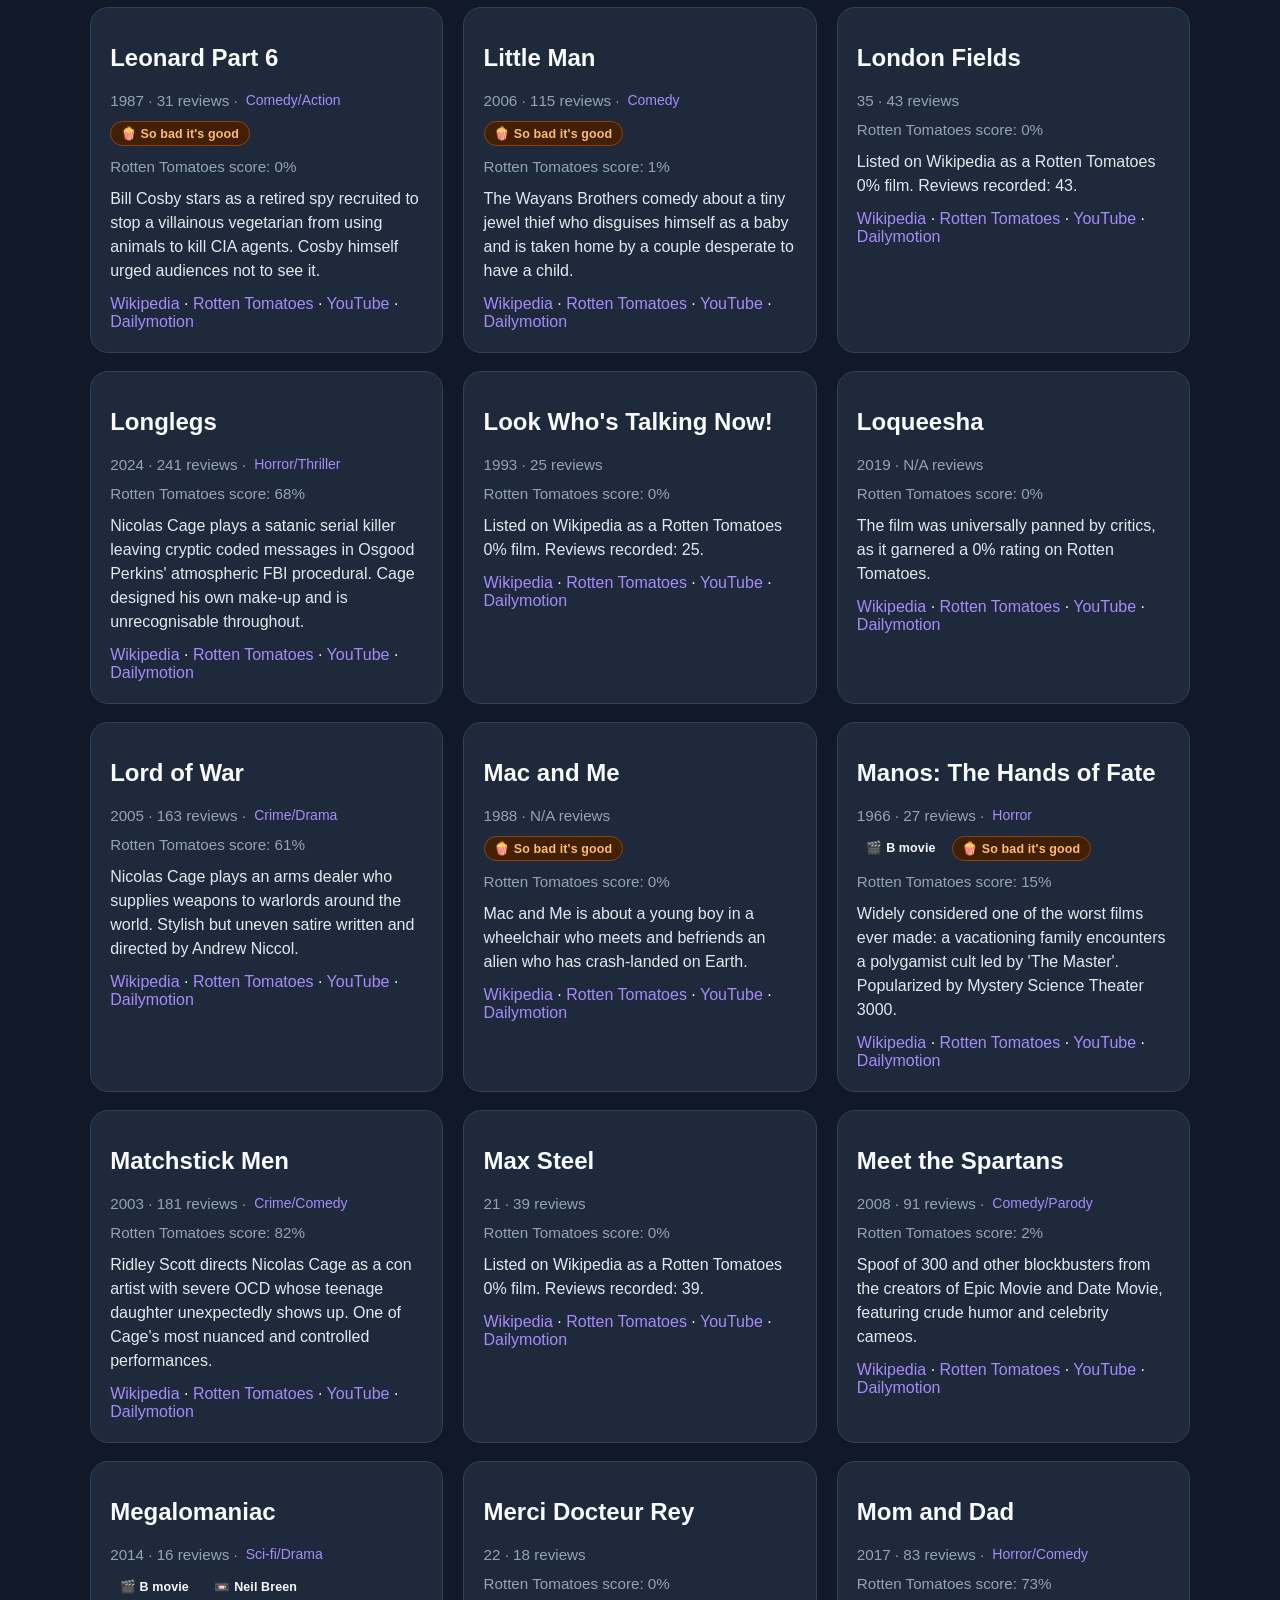
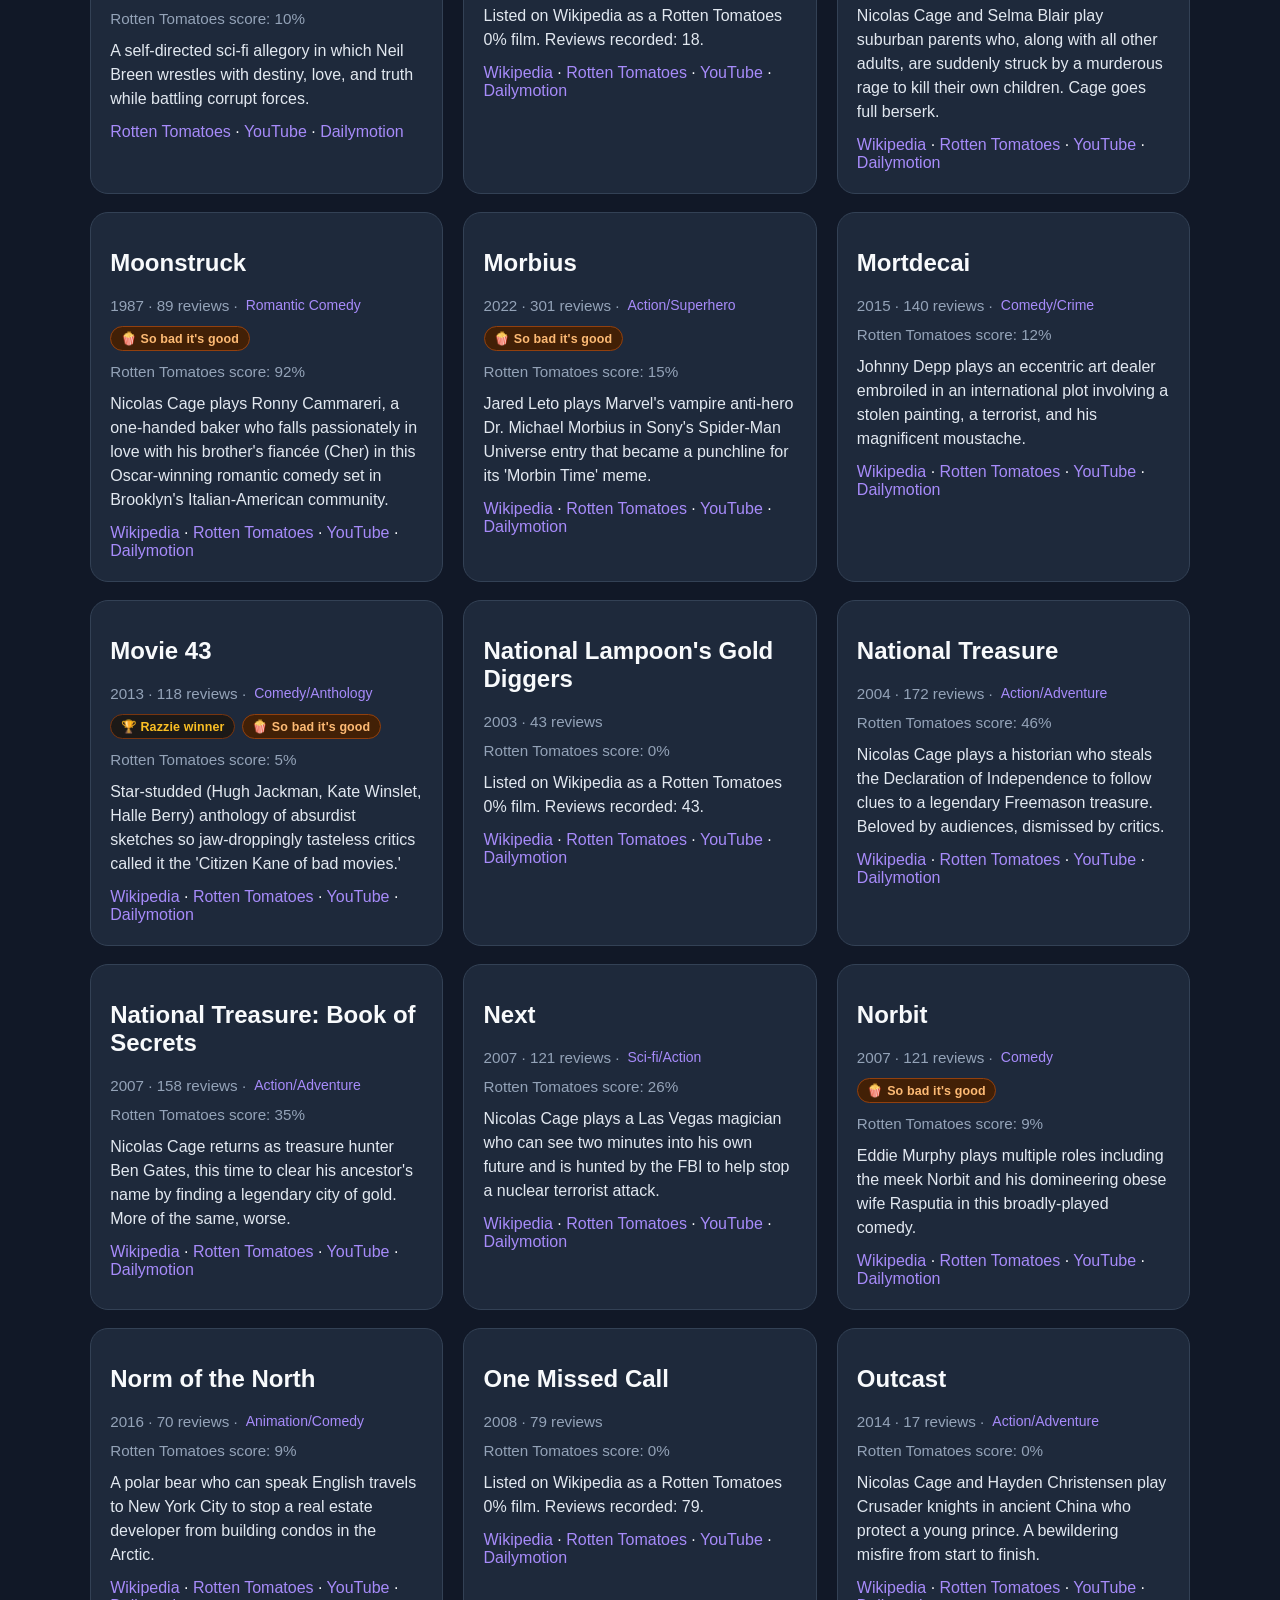
==== commit 428203b5: "Add Tommy Wiseau movies to docs snapshot and filter support" ====
--- a/docs/index.html
+++ b/docs/index.html
@@ -47,6 +47,7 @@
                     <option value="razzie-winner">🏆 Razzie winner</option>
                     <option value="b-movie">🎬 B movie</option>
                     <option value="neil-breen">📼 Neil Breen</option>
+                    <option value="tommy-wiseau">🎥 Tommy Wiseau</option>
                 </select>
             </label>
             <label class="toggle-label">
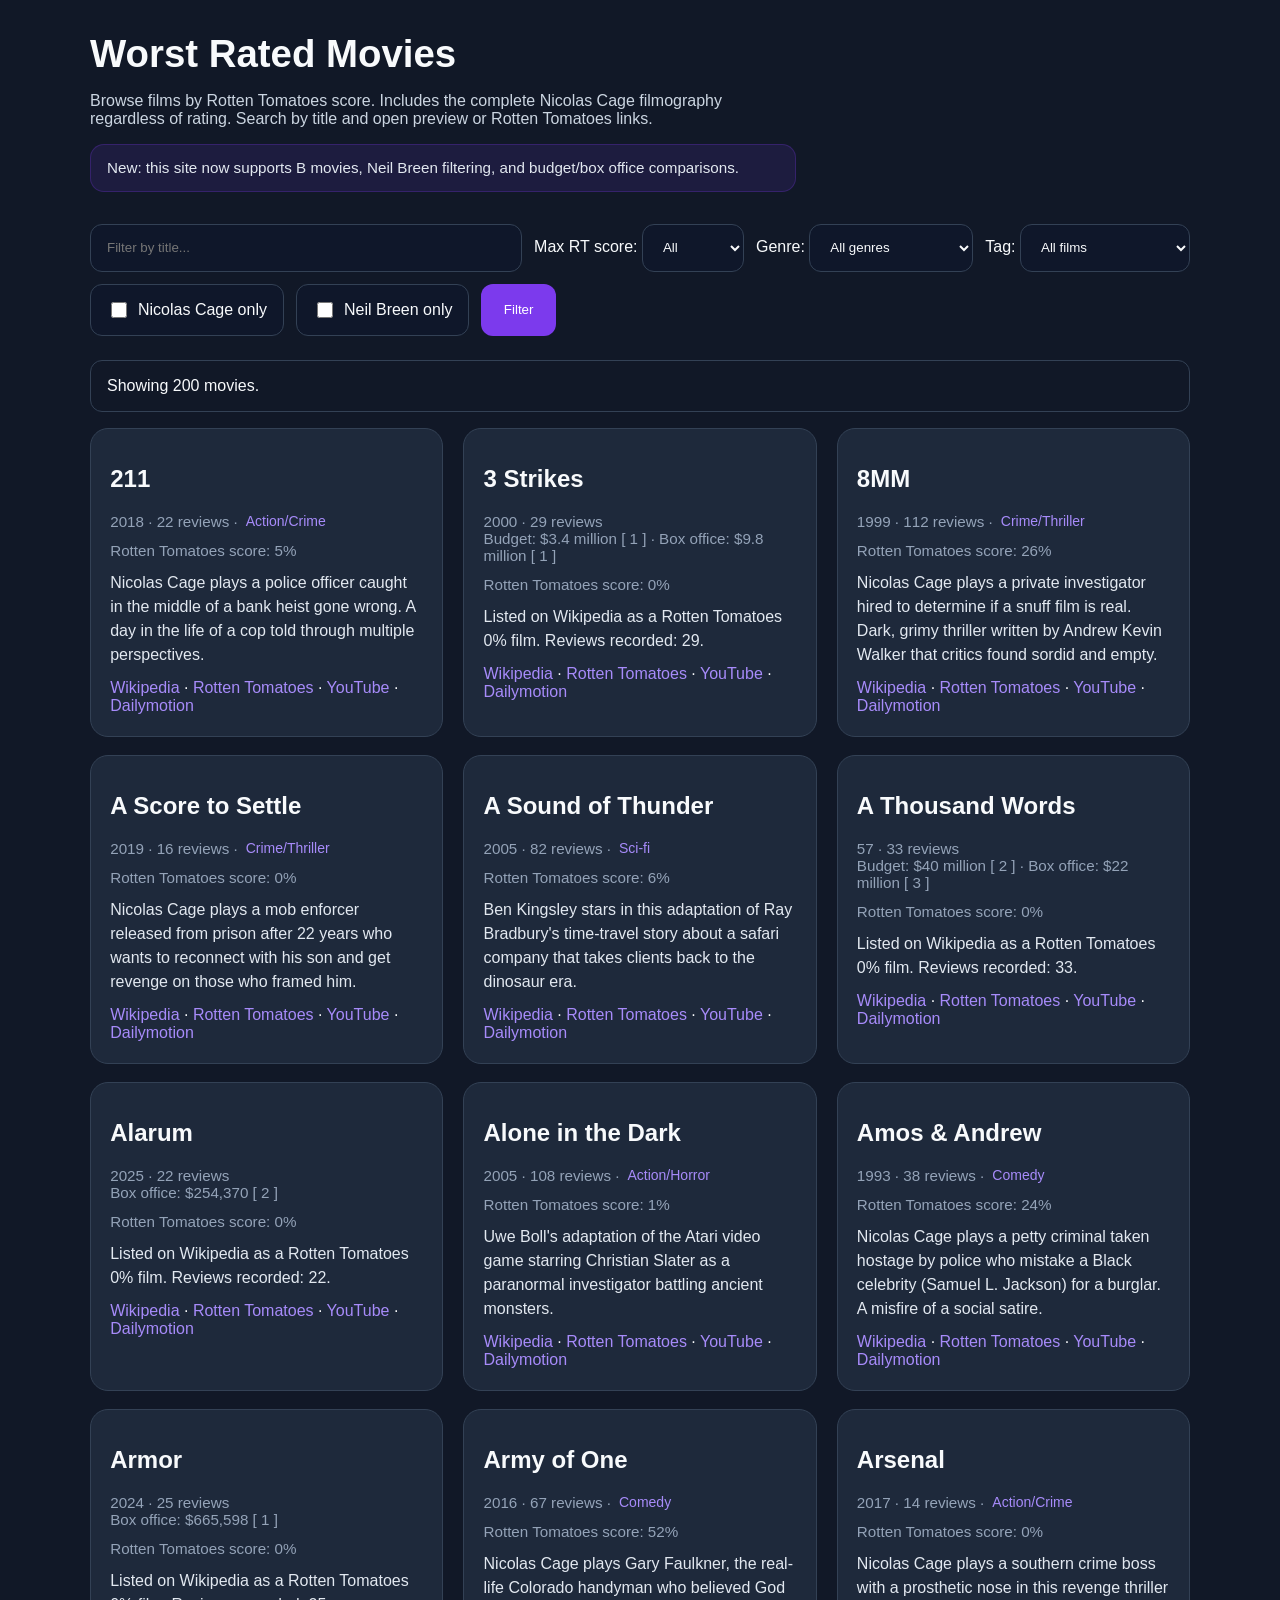
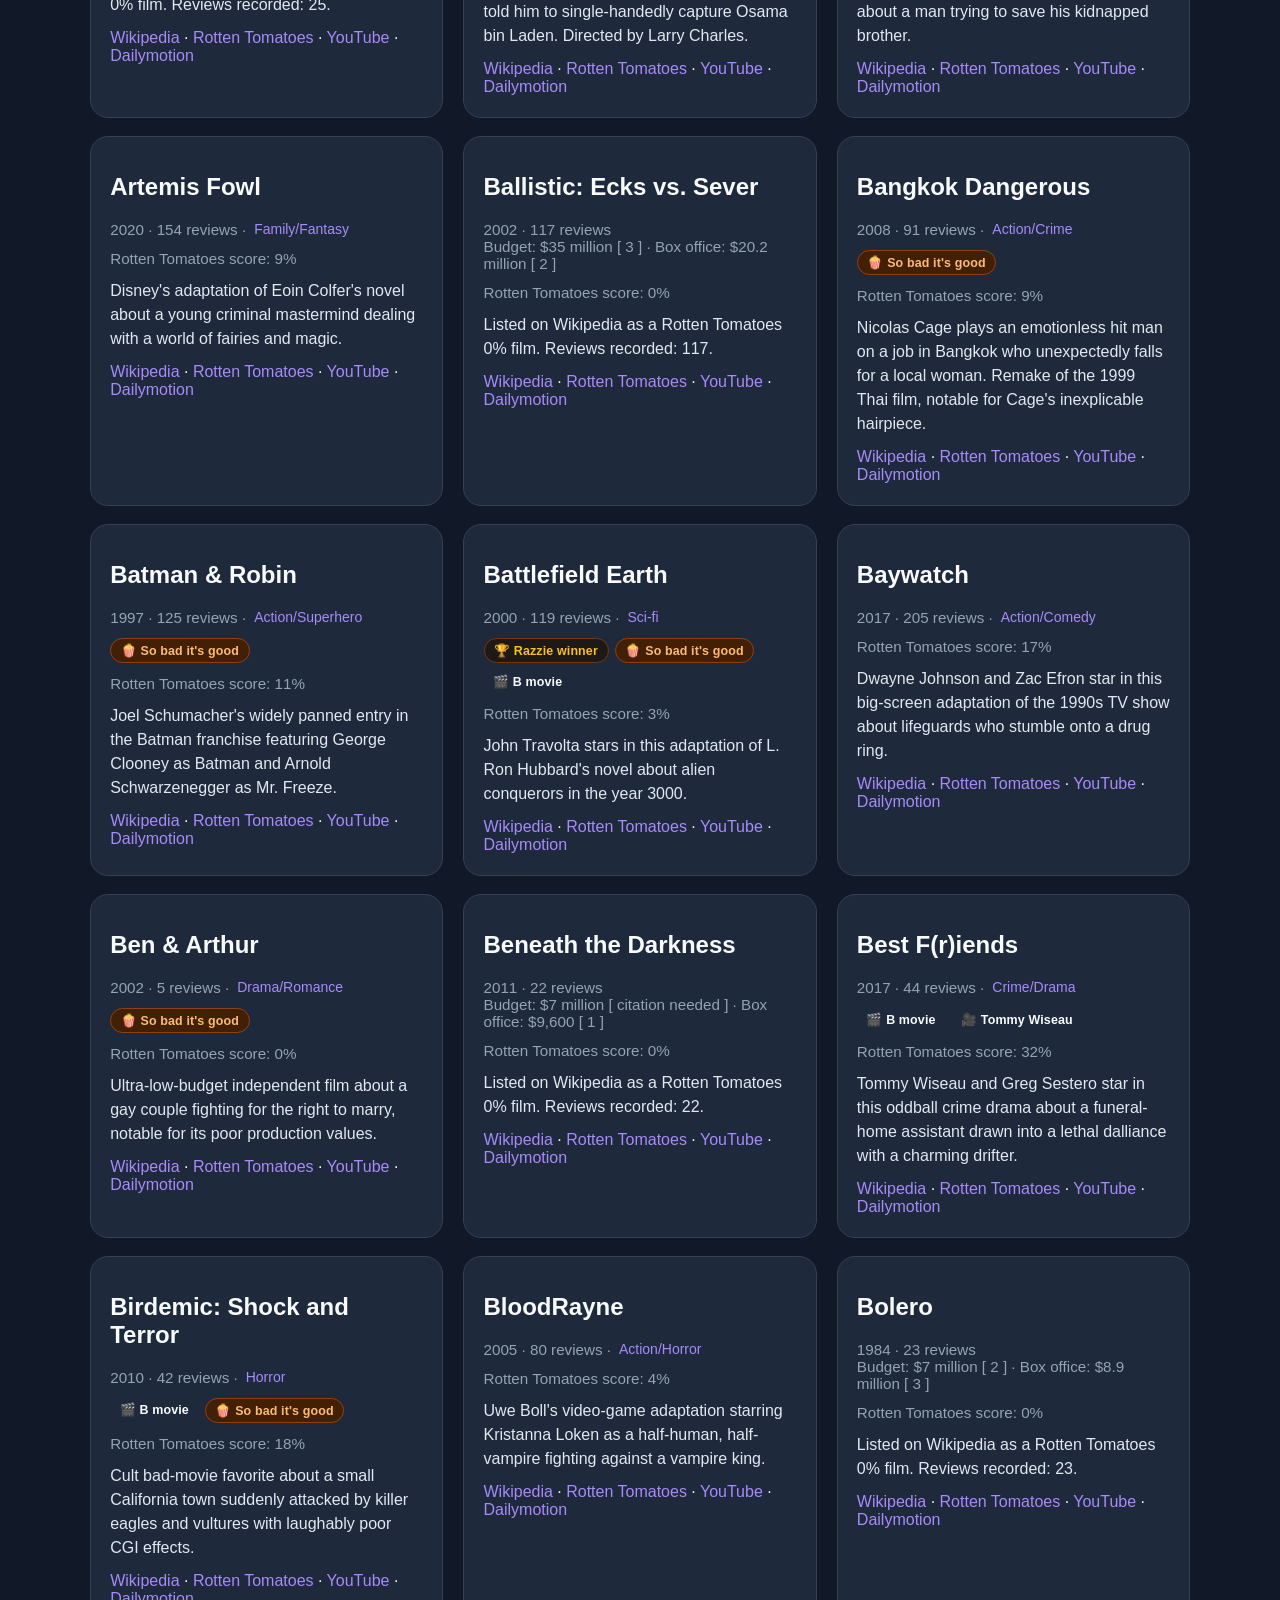
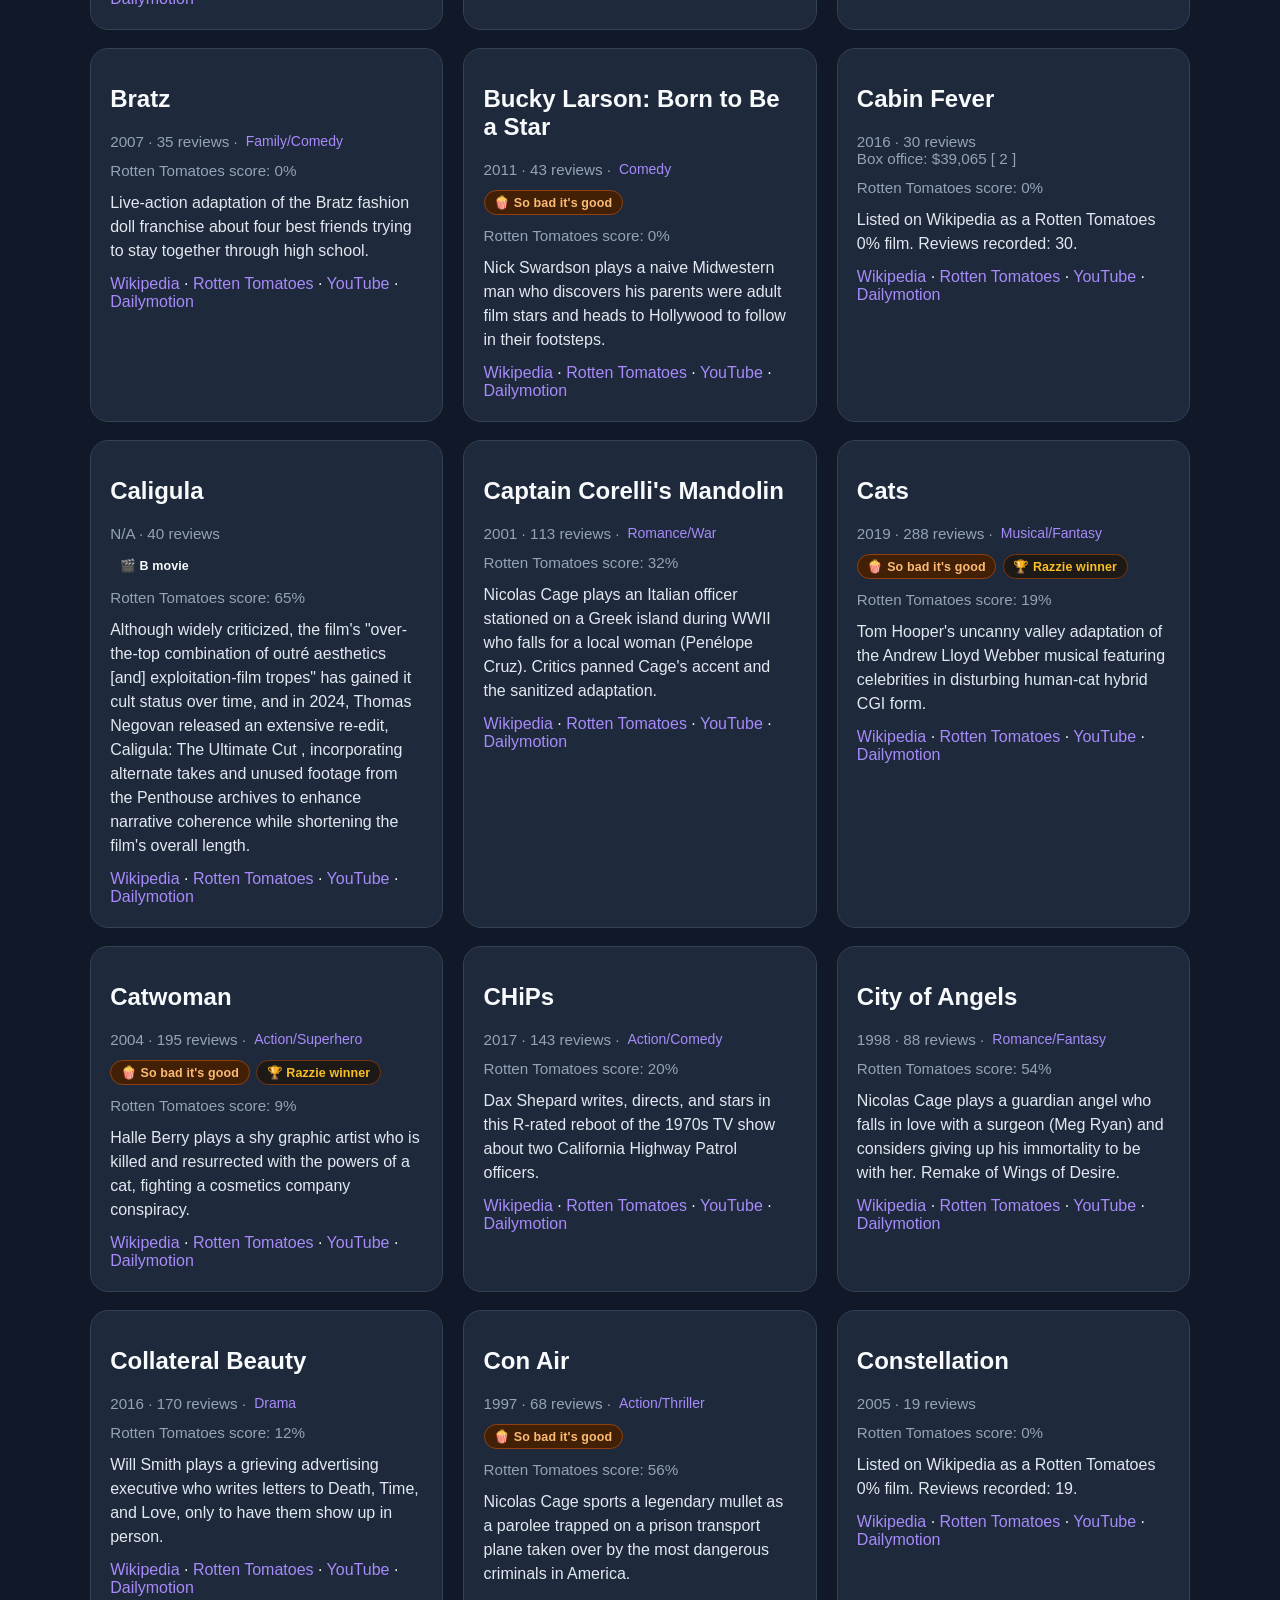
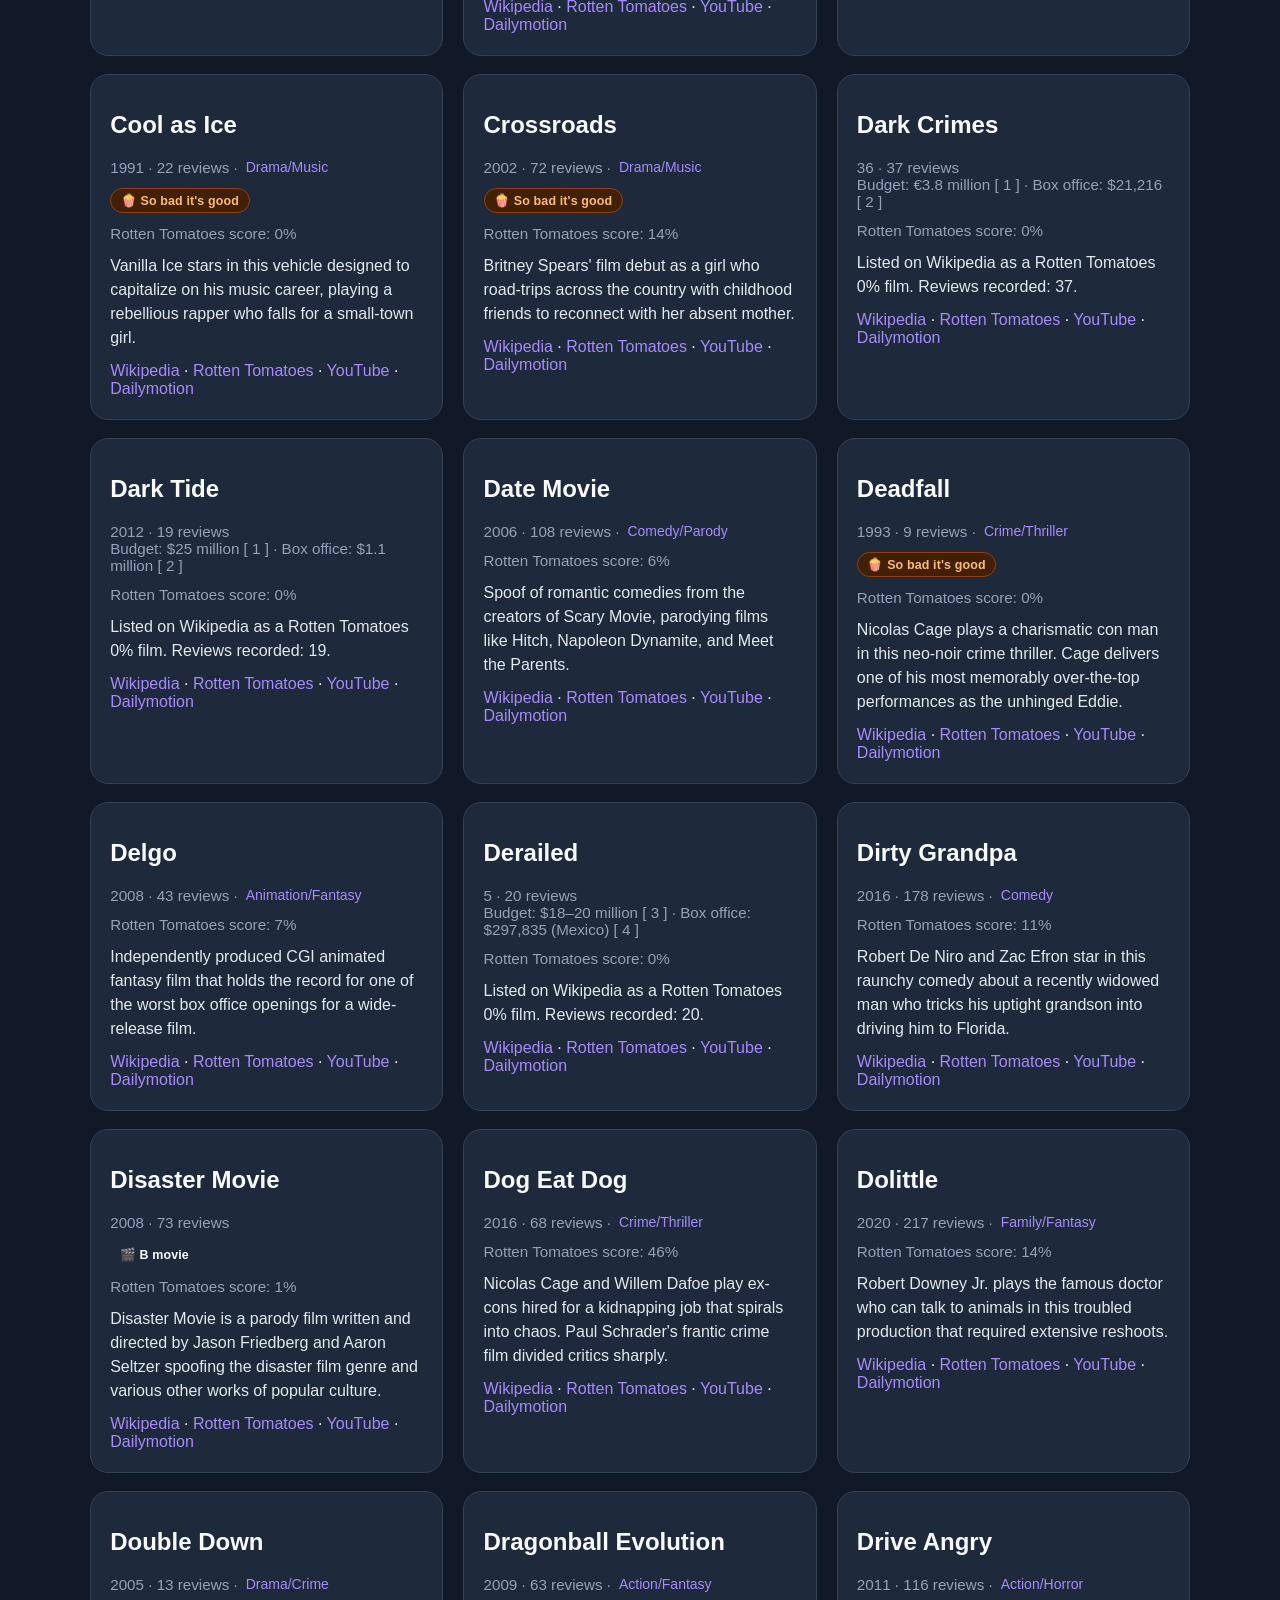
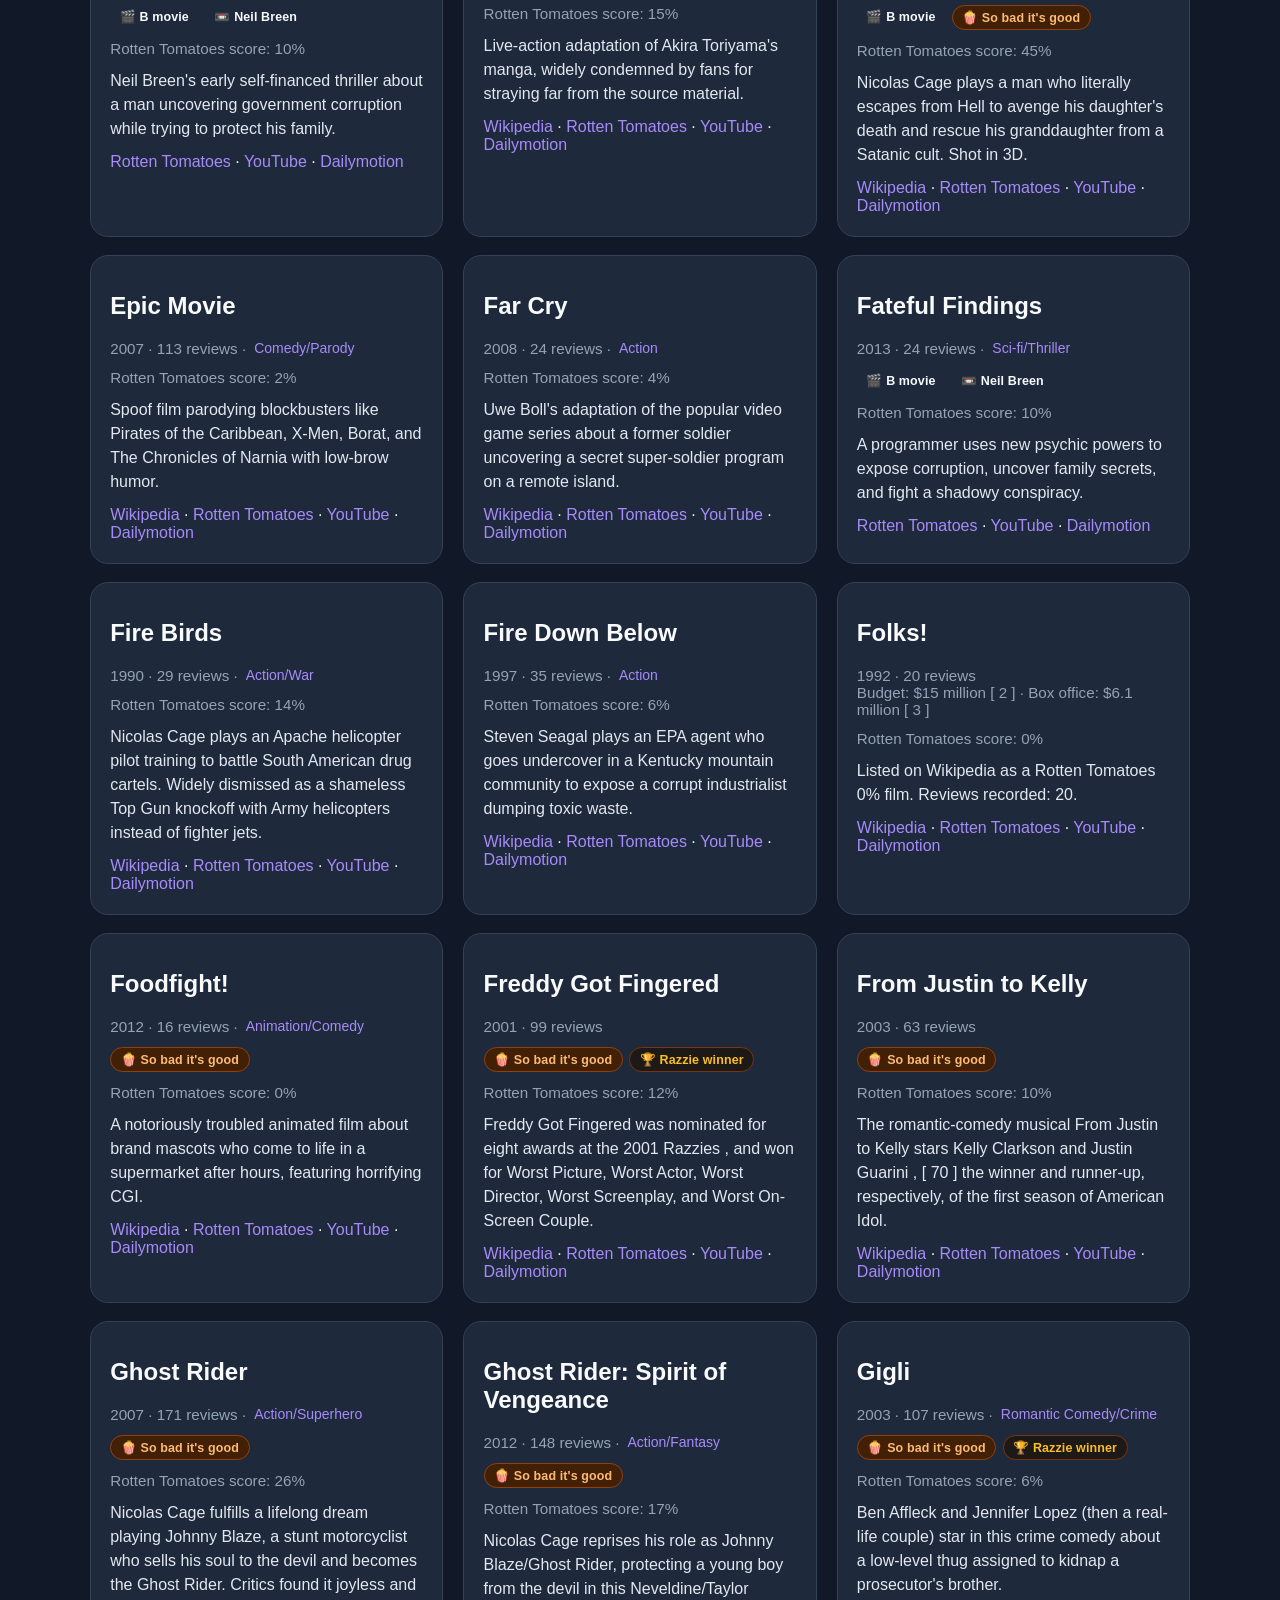
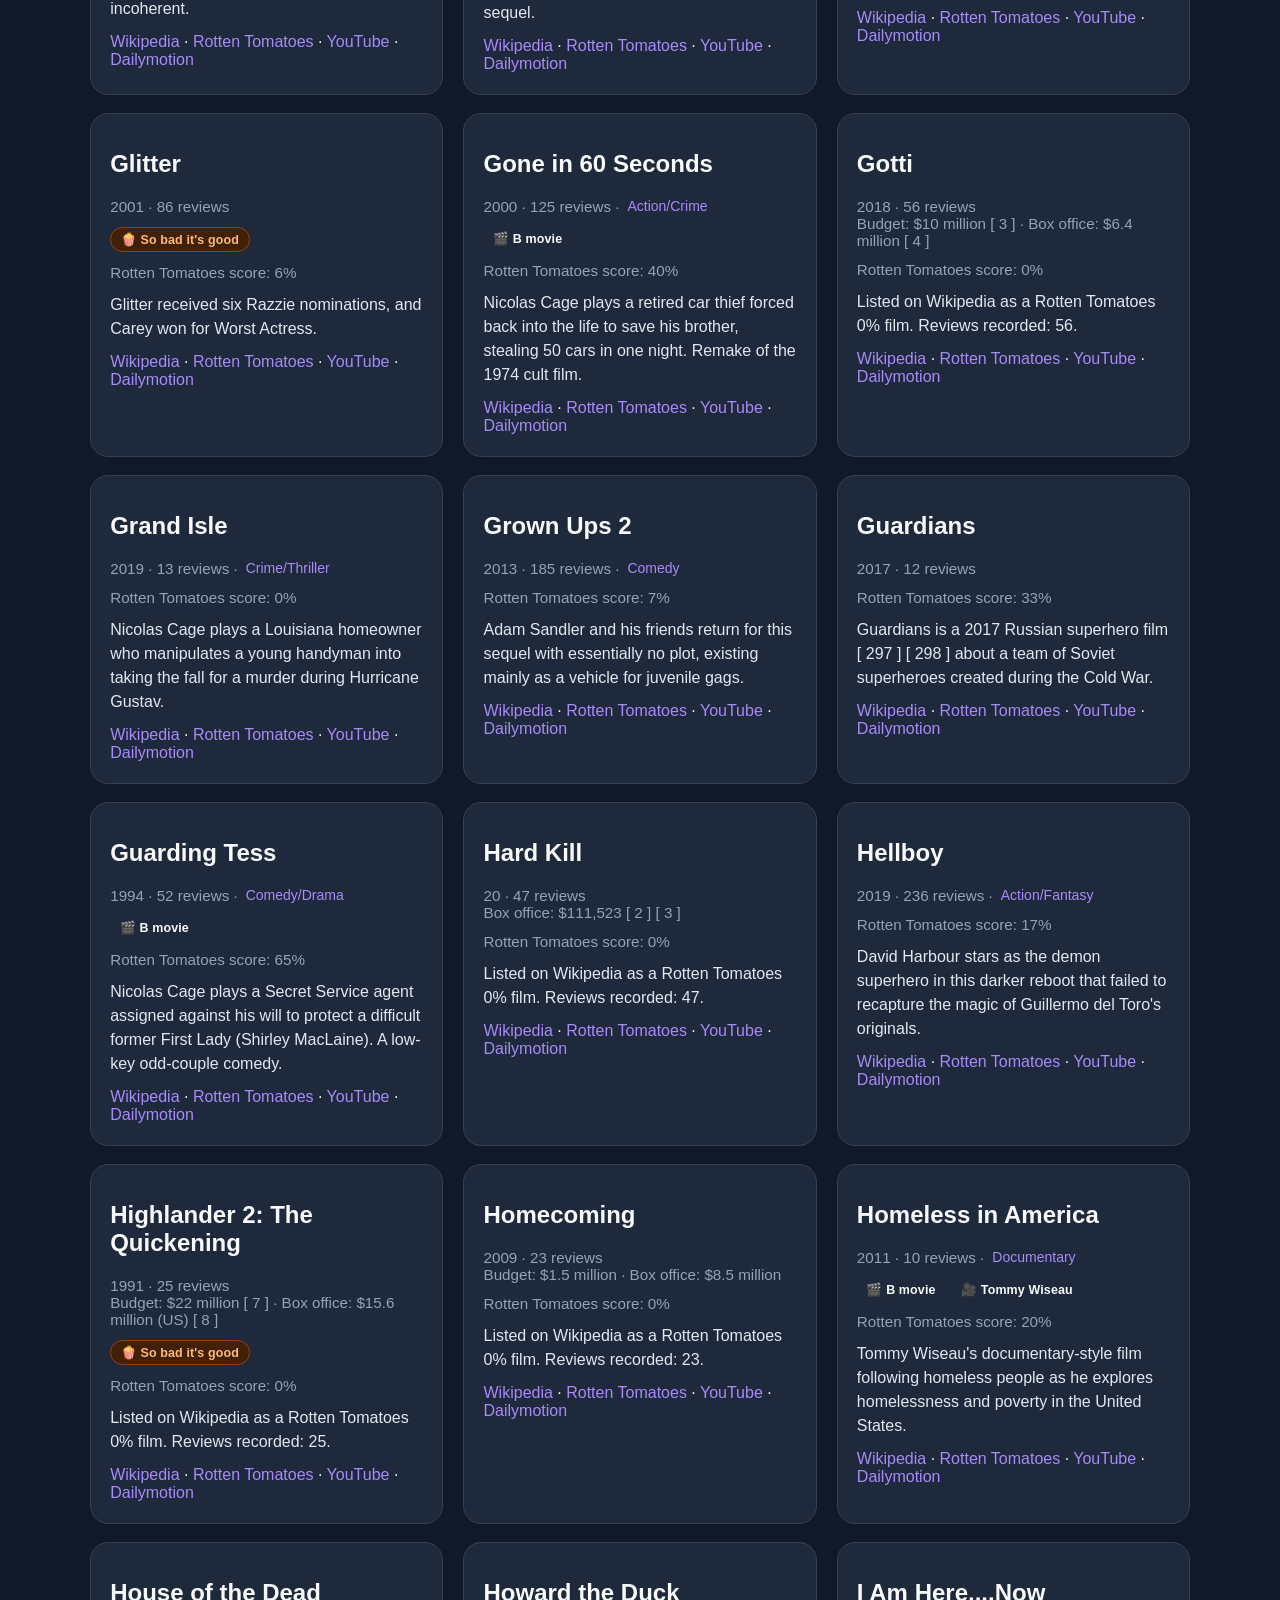
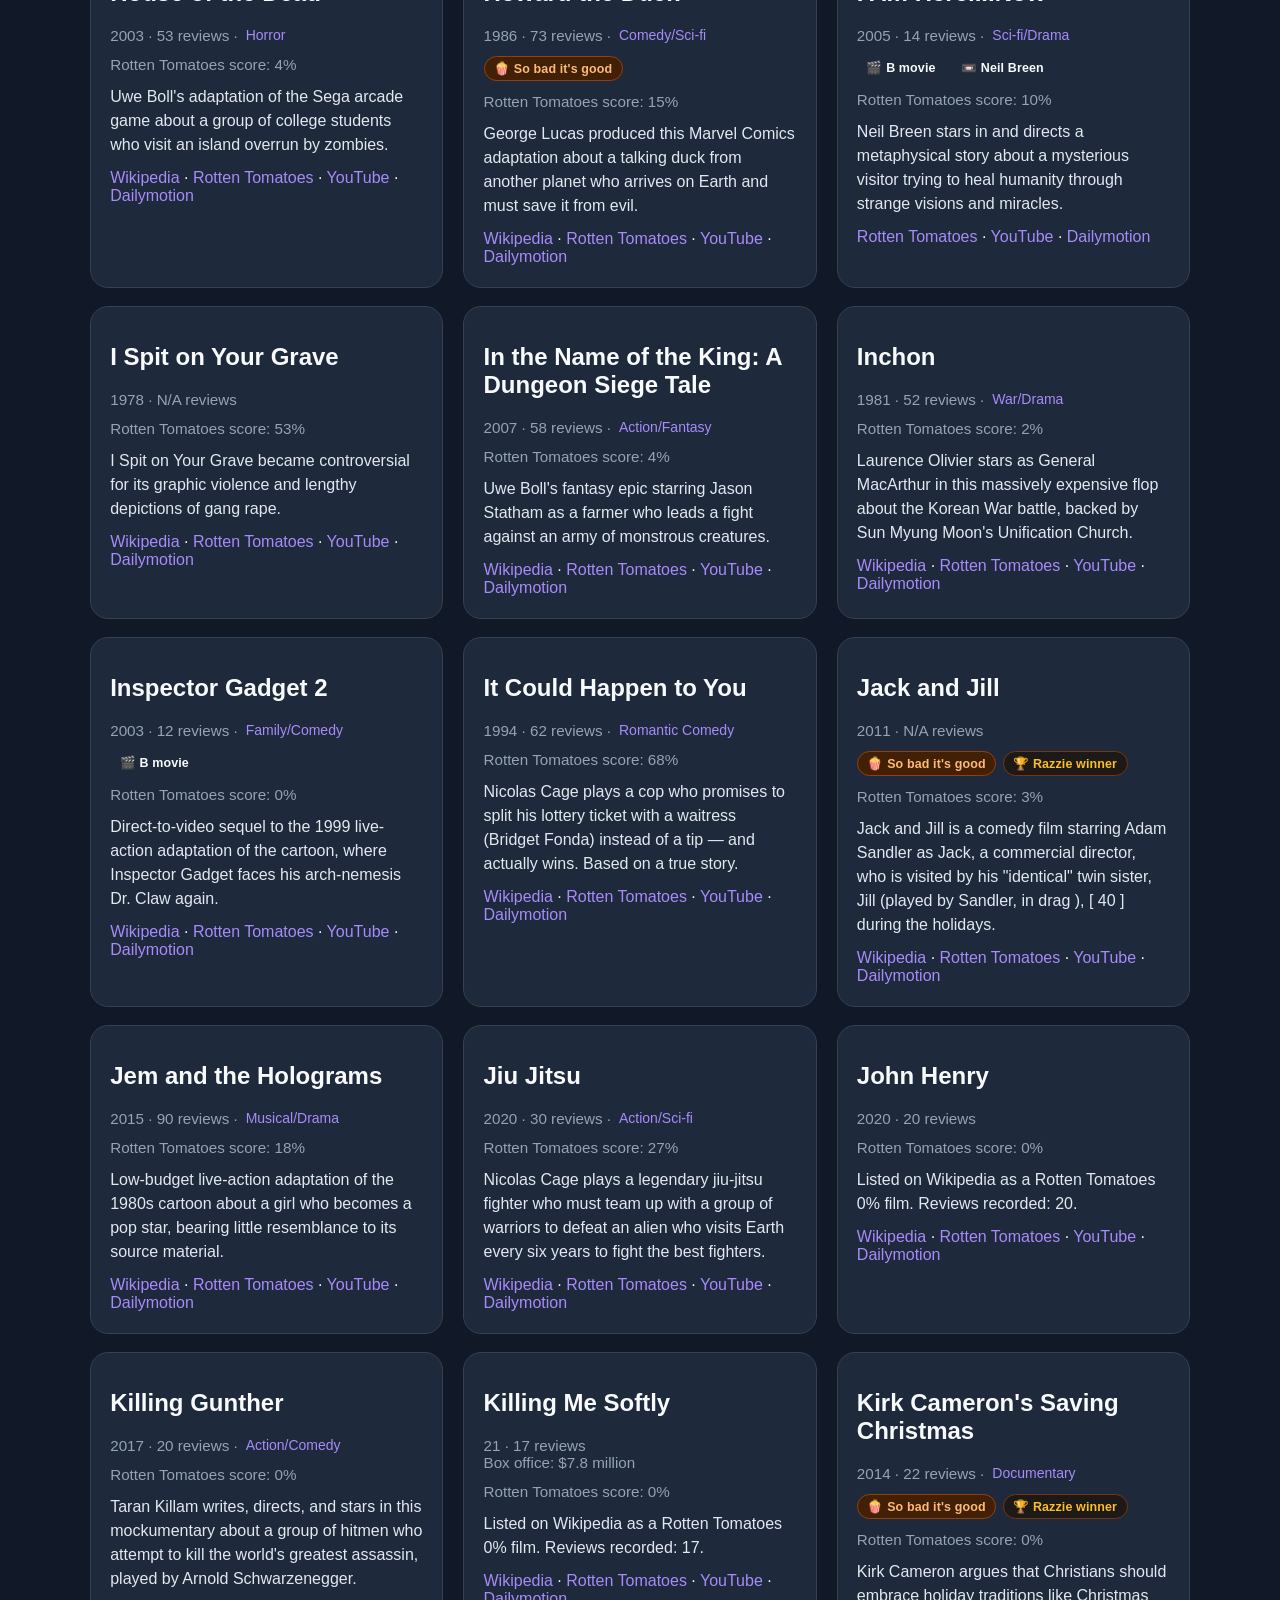
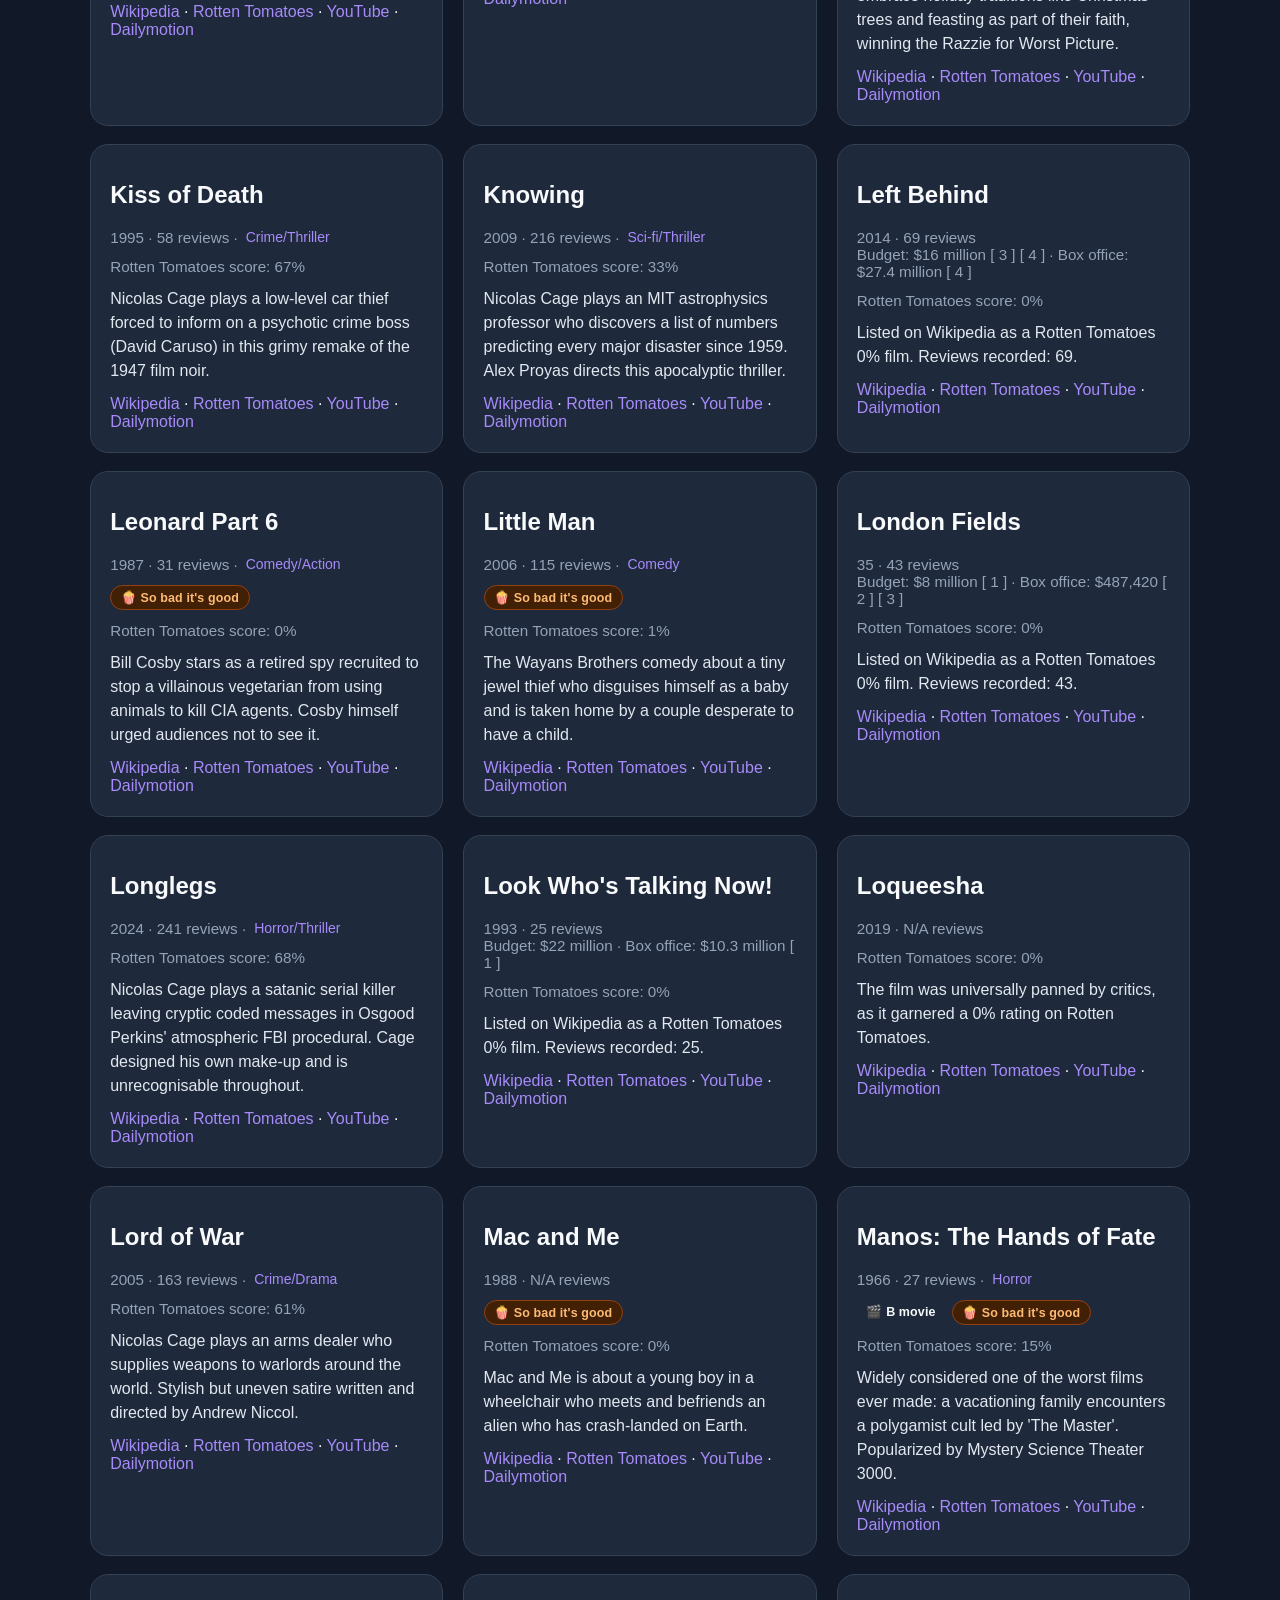
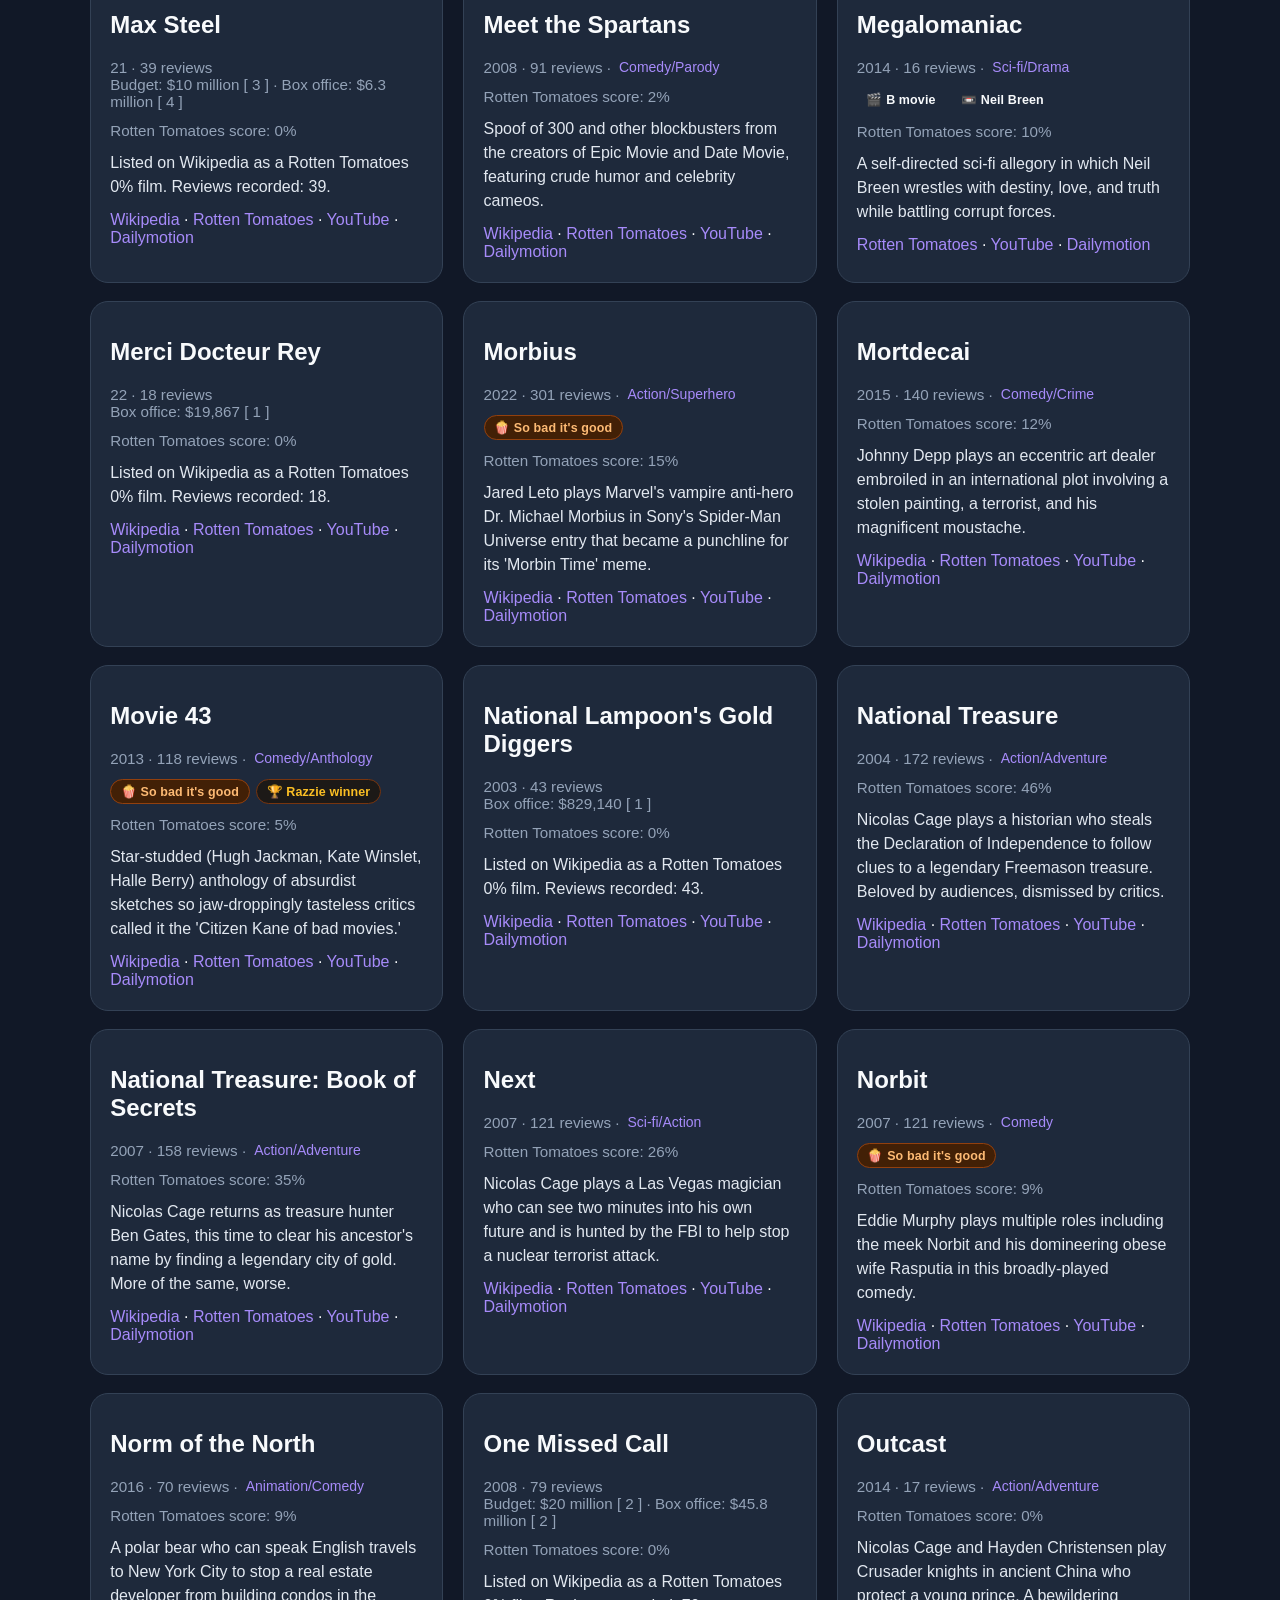
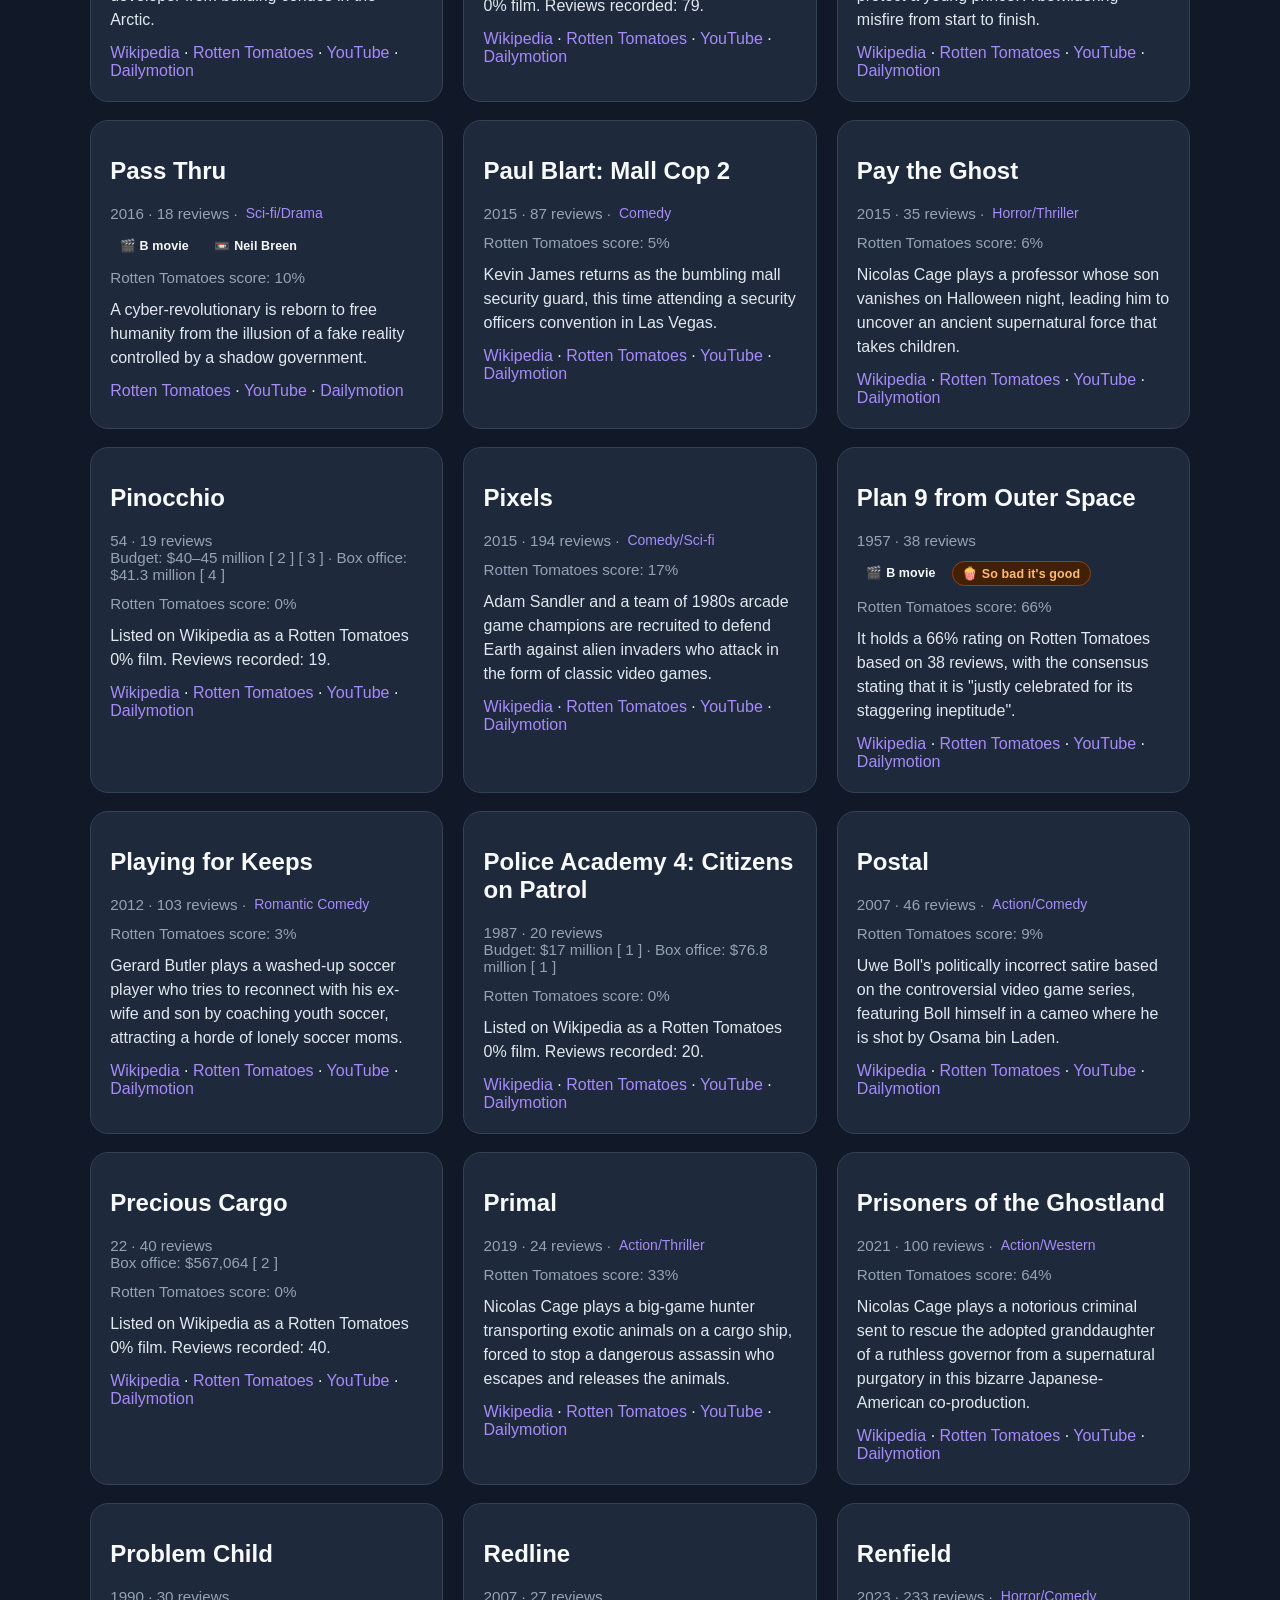
==== commit 36d45534: "Update docs, README, and release notes for budget/box office and Tommy Wiseau support" ====
--- a/docs/index.html
+++ b/docs/index.html
@@ -14,7 +14,8 @@
             <h1>Worst Rated Movies</h1>
             <p class="intro">Browse films by Rotten Tomatoes score. Includes the complete Nicolas Cage filmography
                 regardless of rating. Search by title and open preview or Rotten Tomatoes links.</p>
-            <p class="intro-note">New: this site now supports B movies and Neil Breen filtering.</p>
+            <p class="intro-note">New: this site now supports B movies, Neil Breen filtering, and budget/box office
+                comparisons.</p>
         </header>
 
         <form id="search-form" class="search">
